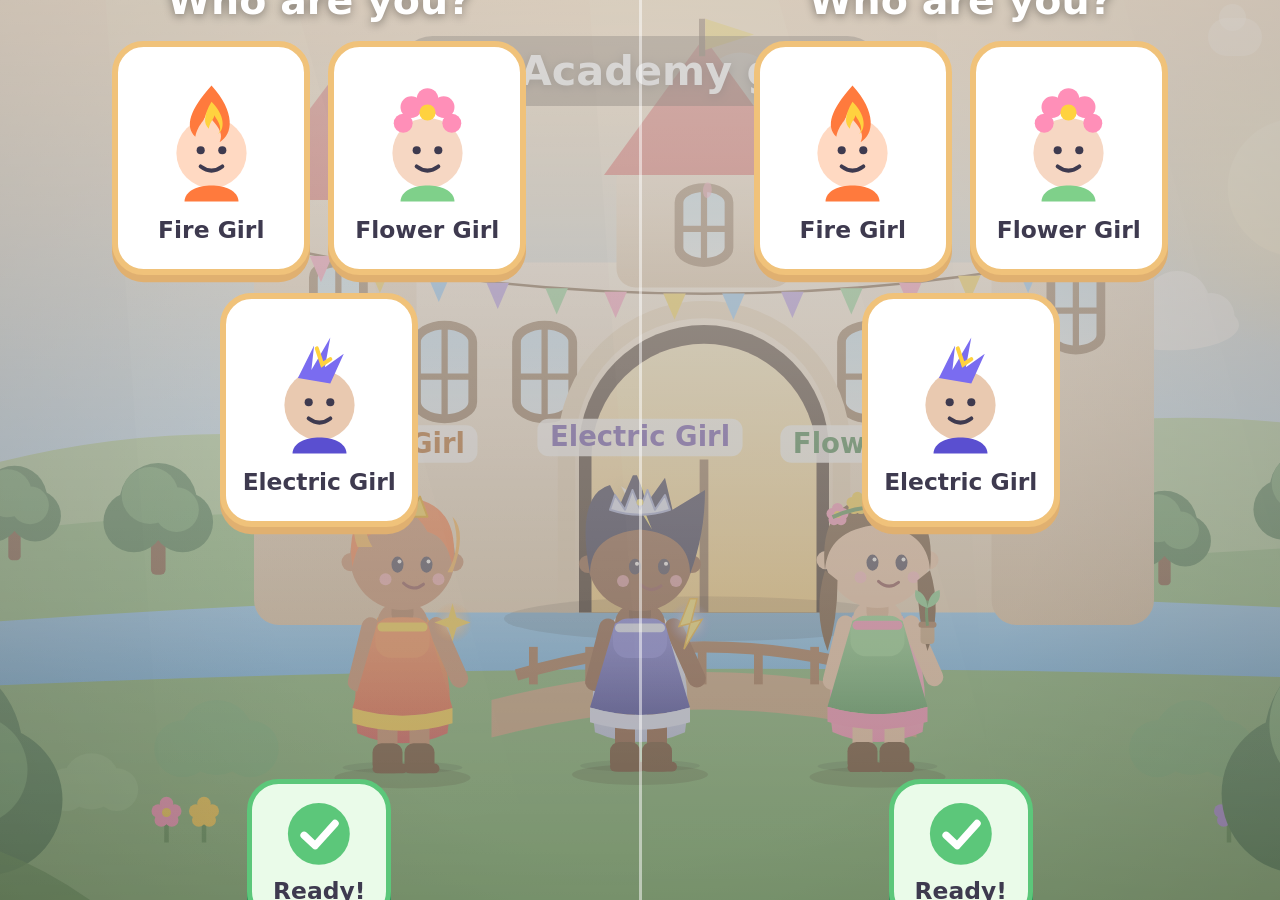
==== index.html @ 60a72c78 "Wave 1 scaffolding for epics 5 to 7: lane hooks, Lair stations, the orchard map data Co-Authored-By:" ====
<!doctype html>
<html lang="en">
<head>
<meta charset="utf-8">
<meta name="viewport" content="width=device-width, initial-scale=1, maximum-scale=1, user-scalable=no, viewport-fit=cover">
<meta name="mobile-web-app-capable" content="yes">
<meta name="apple-mobile-web-app-capable" content="yes">
<meta name="application-name" content="Ember Bloom">
<meta name="theme-color" content="#1a1410">
<meta name="format-detection" content="telephone=no">
<title>Ember Bloom</title>
<link rel="manifest" href="manifest.webmanifest">
<link rel="icon" type="image/svg+xml" href="icons/icon.svg">
<link rel="stylesheet" href="styles.css?v=1">
<link rel="stylesheet" href="styles-battle.css?v=1">
<link rel="stylesheet" href="styles-numbers.css?v=1">
<link rel="stylesheet" href="styles-shop.css?v=1">
<link rel="stylesheet" href="styles-bag.css?v=1">
<link rel="stylesheet" href="styles-myths.css?v=1">
<link rel="stylesheet" href="styles-art.css?v=1">
<link rel="stylesheet" href="styles-lair.css?v=1">
<link rel="stylesheet" href="styles-cases.css?v=1">
</head>
<body data-scene="boot">
<!--
  The world is painted on the canvas. Buttons, speech bubbles and panels are HTML in #ui above it.
  Content (names, places, items, quests, lessons) lives in the data/ folder, never here.
-->
<canvas id="world"></canvas>
<div id="ui">
  <div id="place"></div>
  <div id="cloud" data-status="offline"></div>
  <div id="seats"></div>
  <div id="hud"></div>
  <div id="range"></div>
  <div id="corner" aria-label="grown-up corner: hold for three seconds"></div>
</div>
<div id="pick"></div>
<div id="dialogue"></div>
<div id="challenge"></div>
<div id="menu"></div>
<div id="battle"></div>
<div id="shop"></div>
<div id="storybook"></div>
<div id="artclass"></div>
<div id="lair"></div>
<div id="cases"></div>
<div id="parent"></div>
<div id="title">
  <div class="card">
    <h1 id="game-title"></h1>
    <p id="game-tagline"></p>
    <p class="tap">Tap to begin</p>
  </div>
</div>

<!-- content -->
<script src="art/overrides.js"></script>
<script src="data/world.js"></script>
<script src="data/challenges.js"></script>
<script src="data/puzzles.js"></script>
<script src="data/items.js"></script>
<script src="data/areas.js"></script>
<script src="data/quests.js"></script>
<script src="data/adventures.js"></script>
<script src="data/scenes.js"></script>
<script src="data/maps.js"></script>
<script src="data/school.js"></script>
<script src="data/friends.js"></script>
<script src="data/myths.js"></script>
<script src="data/cases.js"></script>
<script src="data/lair.js"></script>
<script src="data/shops.js"></script>
<script src="data/crafting.js"></script>
<script src="data/starter-words.js"></script>
<!-- the game -->
<script src="js/core.js"></script>
<script src="js/state.js"></script>
<script src="js/save.js"></script>
<script src="js/dispatch.js"></script>
<script src="js/net.js"></script>
<script src="js/presence.js"></script>
<script src="js/companion.js"></script>
<script src="js/speech.js"></script>
<script src="js/scene.js"></script>
<script src="js/hero.js"></script>
<script src="js/input.js"></script>
<script src="js/ui.js"></script>
<script src="js/dialogue.js"></script>
<script src="js/challenge.js"></script>
<script src="js/hud.js"></script>
<script src="js/menu.js"></script>
<script src="js/map.js"></script>
<script src="js/battle.js"></script>
<script src="js/numbers.js"></script>
<script src="js/shop.js"></script>
<script src="js/bag.js"></script>
<script src="js/myths.js"></script>
<script src="js/artclass.js"></script>
<script src="js/lair.js"></script>
<script src="js/cases.js"></script>
<script src="js/day.js"></script>
<script src="js/start.js"></script>
<script src="js/parent.js"></script>
<script src="js/boot.js"></script>
</body>
</html>
---- styles.css ----
/* =====================================================================
   EMBER BLOOM: how everything looks
   ---------------------------------------------------------------------
   The world is painted on a canvas (js/scene.js). This file styles what sits on top of it:
   the title, the place name, speech bubbles, toasts, big buttons, the little cloud.
   Rules every screen follows:
     - big tap targets (nothing smaller than --btn)
     - icons paired with words; every word tappable to hear it
     - no scrolling, no zooming, no text selection, no long-press menus
   The three seat colors (--L, --R, --A) are filled in by the game from data/world.js.
   ===================================================================== */
:root {
  --L: #ffa14f; --L-light: #fff0e0; --L-dark: #b05a10;    /* left seat */
  --R: #7fd08a; --R-light: #e8f8ea; --R-dark: #2f7a3d;    /* right seat */
  --A: #a98be6; --A-light: #efe8ff; --A-dark: #5a3ea8;    /* the away seat (the cousin) */
  --btn: 16vmin;
  --ink: #3e3a4f;
  --paper: #fff6ee;
  --font: ui-rounded, "SF Pro Rounded", "Century Gothic", "Segoe UI", system-ui, sans-serif;
}
* { box-sizing: border-box; -webkit-user-select: none; user-select: none; -webkit-touch-callout: none; -webkit-tap-highlight-color: transparent; }
html, body { margin: 0; height: 100%; overflow: hidden; overscroll-behavior: none; touch-action: none; background: #1a1410; color: var(--ink); font-family: var(--font); }
body { position: fixed; inset: 0; }
svg { display: block; }

#world { position: fixed; inset: 0; display: block; }

/* ---------- the HTML layer ---------- */
#ui { position: fixed; inset: 0; pointer-events: none; }
#ui > * { pointer-events: auto; }

#place {
  position: absolute; left: 50%; top: 4vmin; transform: translate(-50%, -2vmin); pointer-events: none;
  font-size: 4.6vmin; font-weight: 900; color: #fff; text-shadow: 0 2px 10px rgba(0,0,0,.45);
  background: rgba(40,25,10,.45); padding: 1.2vmin 3.4vmin; border-radius: 4vmin; opacity: 0; transition: opacity .4s, transform .4s;
}
#place.show { opacity: 1; transform: translate(-50%, 0); }
body[data-scene="title"] #place { opacity: 0; }

/* the little cloud: offline / connecting / live. Never an error. */
#cloud { position: absolute; right: 2vmin; top: 2vmin; width: 6vmin; height: 4.2vmin; border-radius: 3vmin; background: rgba(255,255,255,.35); opacity: .6; }
#cloud::after { content: ''; position: absolute; left: 1.2vmin; top: -1.6vmin; width: 3vmin; height: 3vmin; border-radius: 50%; background: inherit; }
#cloud[data-status="live"] { background: #9ad0ff; opacity: 1; }
#cloud[data-status="connecting"] { animation: pulse 1.2s ease-in-out infinite; }
@keyframes pulse { 50% { opacity: .25; } }

/* ---------- title ---------- */
#title {
  position: fixed; inset: 0; display: flex; align-items: flex-start; justify-content: center; padding-top: 8vmin;
  background: radial-gradient(ellipse at 50% 30%, rgba(255,240,210,.18), rgba(20,10,0,.35) 70%);
  opacity: 0; pointer-events: none; transition: opacity .5s;
}
#title.show { opacity: 1; pointer-events: auto; }
#title .card {
  text-align: center; background: rgba(255,250,240,.92); padding: 3.5vmin 6vmin 3vmin; border-radius: 5vmin;
  box-shadow: 0 2vmin 6vmin rgba(0,0,0,.25); max-width: 80vw; border: .6vmin solid #f0c27a;
}
#title h1 { margin: 0 0 1vmin; font-size: 9vmin; line-height: 1; letter-spacing: .02em; color: #b05a10;
  background: linear-gradient(90deg, #ff7a3d, #e0609c 50%, #5a3ea8); -webkit-background-clip: text; background-clip: text; color: transparent; }
#title p { margin: 0; font-size: 3.2vmin; }
#title .tap { margin-top: 2vmin; font-weight: 900; color: #2f7a3d; animation: pulse 1.6s ease-in-out infinite; }

/* ---------- speech bubbles: every word can be tapped to hear it ---------- */
.bubble {
  position: absolute; left: 50%; bottom: 6vmin; transform: translateX(-50%); max-width: 72vw;
  background: #fff; color: var(--ink); border-radius: 4vmin; padding: 2.6vmin 7vmin 2.6vmin 3.6vmin;
  font-size: 4.2vmin; line-height: 1.35; box-shadow: 0 1vmin 4vmin rgba(0,0,0,.25); border: .6vmin solid #f0c27a;
  animation: pop .25s ease-out;
}
.bubble.seat-left  { left: 4vmin; transform: none; max-width: 46vw; border-color: var(--L); }
.bubble.seat-right { left: auto; right: 4vmin; transform: none; max-width: 46vw; border-color: var(--R); }
.bubble.seat-away  { border-color: var(--A); }
.bubble .who { font-size: 2.8vmin; font-weight: 900; opacity: .6; margin-bottom: .6vmin; }
.bubble .w { display: inline-block; padding: 0 .3vmin; border-radius: 1vmin; }
.bubble .w:active, .bubble .w.said { background: #fff0c2; }
.bubble .close { position: absolute; right: 1.6vmin; top: 1.6vmin; width: 4.4vmin; height: 4.4vmin; border-radius: 50%; background: #f3e9db; }
.bubble .close::before, .bubble .close::after { content: ''; position: absolute; left: 50%; top: 50%; width: 55%; height: .6vmin; background: #9b8a74; transform: translate(-50%, -50%) rotate(45deg); }
.bubble .close::after { transform: translate(-50%, -50%) rotate(-45deg); }
@keyframes pop { from { opacity: 0; } }

/* ---------- toasts ---------- */
.toast {
  position: absolute; left: 50%; top: 12vmin; transform: translate(-50%, -2vmin); display: flex; align-items: center; gap: 1.5vmin;
  background: #fff; border-radius: 3vmin; padding: 1.4vmin 3vmin; font-size: 3.6vmin; font-weight: 900; box-shadow: 0 1vmin 3vmin rgba(0,0,0,.2);
  opacity: 0; transition: opacity .3s, transform .3s; pointer-events: none;
}
.toast.show { opacity: 1; transform: translate(-50%, 0); }
.toast .icon { width: 5vmin; height: 5vmin; }
.toast .icon svg { width: 100%; height: 100%; }

/* ---------- big buttons: icon + word ---------- */
.bigbtn {
  display: inline-flex; flex-direction: column; align-items: center; justify-content: center; gap: .6vmin;
  width: var(--btn); height: var(--btn); border-radius: 3.5vmin; background: #fff; border: .6vmin solid #f0c27a;
  box-shadow: 0 .8vmin 0 #e0b070; font-weight: 900; font-size: 2.6vmin;
}
.bigbtn:active { transform: translateY(.5vmin); box-shadow: 0 .3vmin 0 #e0b070; }
.bigbtn .icon { width: 55%; height: 55%; }
.bigbtn .icon svg { width: 100%; height: 100%; }

@media (orientation: portrait) {
  .bubble { max-width: 90vw; font-size: 5vmin; }
}

/* ---------- join / leave ---------- */
#seats { position: absolute; inset: 0; pointer-events: none; }
.seatbtn { position: absolute; bottom: 4vmin; pointer-events: auto; }
.seatbtn.seat-left  { left: 4vmin; }
.seatbtn.seat-right { right: 4vmin; }
.seatbtn.seat-away  { left: 50%; transform: translateX(-50%); }
.seatbtn.empty .bigbtn.join { width: calc(var(--btn) * 1.4); height: calc(var(--btn) * 1.4); font-size: 3.4vmin; animation: breathe 2s ease-in-out infinite; }
.seatbtn.seat-left .bigbtn  { border-color: var(--L); box-shadow: 0 .8vmin 0 var(--L-dark); }
.seatbtn.seat-right .bigbtn { border-color: var(--R); box-shadow: 0 .8vmin 0 var(--R-dark); }
.seatbtn.seat-away .bigbtn  { border-color: var(--A); box-shadow: 0 .8vmin 0 var(--A-dark); }
@keyframes breathe { 50% { transform: scale(1.05); } }
.byebtn { background: rgba(255,255,255,.7); color: var(--ink); font-weight: 800; font-size: 2.4vmin; padding: 1.4vmin 2.4vmin; border-radius: 3vmin; opacity: .75; }
.byebtn:active { opacity: 1; }

/* the grown-up corner: an invisible hold target, top-left */
#corner { position: absolute; left: 0; top: 0; width: 14vmin; height: 14vmin; pointer-events: auto; }

/* ---------- picking a princess ---------- */
#pick { position: fixed; inset: 0; display: none; background: rgba(20,10,0,.35); }
#pick.show { display: flex; }
.pick-half { flex: 1; display: flex; flex-direction: column; align-items: center; justify-content: center; gap: 2vmin; padding: 3vmin; position: relative; }
.pick-half.seat-left  { background: linear-gradient(180deg, rgba(255,255,255,.55), rgba(255,255,255,.2)); border-right: .4vmin solid rgba(255,255,255,.5); }
.pick-half.seat-right { background: linear-gradient(180deg, rgba(255,255,255,.55), rgba(255,255,255,.2)); }
.pick-title { font-size: 4.4vmin; font-weight: 900; color: #fff; text-shadow: 0 2px 10px rgba(0,0,0,.4); }
.pick-row { display: flex; gap: 2vmin; flex-wrap: wrap; justify-content: center; }
.pick-row.hidden { visibility: hidden; }
.pick-card { width: 22vmin; height: 26vmin; background: #fff; border-radius: 3.5vmin; border: .7vmin solid #f0c27a; display: flex; flex-direction: column; align-items: center; justify-content: center; gap: 1vmin; box-shadow: 0 .8vmin 0 #e0b070; }
.pick-card .art { width: 15vmin; height: 15vmin; } .pick-card .art svg { width: 100%; height: 100%; }
.pick-card .word { font-weight: 900; font-size: 2.6vmin; }
.pick-card.on { border-color: #5cc77a; box-shadow: 0 0 0 .8vmin rgba(92,199,122,.4), 0 .8vmin 0 #33935a; transform: translateY(-.6vmin); }
.pick-card.taken, .swatch.taken { opacity: .35; filter: grayscale(.6); }
.pick-card.shake { animation: shake .4s; }
@keyframes shake { 25% { transform: translateX(-1vmin); } 75% { transform: translateX(1vmin); } }
.swatch { width: 11vmin; height: 11vmin; border-radius: 50%; background: var(--c); border: .7vmin solid #fff; box-shadow: 0 .5vmin 1.5vmin rgba(0,0,0,.25); display: flex; align-items: flex-end; justify-content: center; }
.swatch span { font-size: 2vmin; font-weight: 900; color: #fff; text-shadow: 0 1px 4px rgba(0,0,0,.5); margin-bottom: .6vmin; }
.swatch.on { border-color: #3e3a4f; transform: scale(1.12); }
.pick-go .bigbtn.go { border-color: #5cc77a; box-shadow: 0 .8vmin 0 #33935a; background: #eafbe9; }
.pick-half.done { justify-content: center; }
.pick-done { width: 18vmin; height: 18vmin; } .pick-done svg { width: 100%; height: 100%; }
.bubble .bigbtn.next { margin: 1.5vmin auto 0; display: flex; width: calc(var(--btn) * .8); height: calc(var(--btn) * .8); }

/* ---------- the grown-up corner (parent screen) ---------- */
#parent { position: fixed; inset: 0; display: none; background: rgba(40,25,10,.6); overflow: hidden; }
#parent.show { display: flex; align-items: flex-start; justify-content: center; padding: 3vmin; }
#parent * { -webkit-user-select: text; user-select: text; }
#parent .panel { background: var(--paper); border-radius: 3vmin; padding: 3vmin 4vmin; width: min(1100px, 100%); max-height: 100%; overflow: auto; overscroll-behavior: contain; touch-action: pan-y; font-size: 18px; line-height: 1.4; }
#parent h2 { margin: 0 0 .5em; font-size: 26px; display: flex; align-items: center; justify-content: space-between; }
#parent h3 { margin: 1em 0 .4em; font-size: 20px; } #parent h3 small { font-weight: 600; opacity: .6; font-size: 15px; }
#parent .note { margin: 0 0 1em; color: #6f6880; }
#parent .seats { display: flex; gap: 2vmin; flex-wrap: wrap; }
#parent section.seat { flex: 1; min-width: 280px; padding: 1em; border-radius: 2vmin; background: #fff; border: 3px solid #eee; }
#parent section.seat.seat-left { border-color: var(--L); } #parent section.seat.seat-right { border-color: var(--R); } #parent section.seat.seat-away { border-color: var(--A); }
#parent label { display: block; margin: .6em 0; font-weight: 700; } #parent label small { display: block; font-weight: 500; color: #6f6880; }
#parent label.check { font-weight: 600; } #parent input[type=checkbox] { width: 22px; height: 22px; vertical-align: middle; }
#parent input, #parent textarea, #parent select { font: inherit; width: 100%; padding: .5em .7em; border-radius: 12px; border: 2px solid #ddd; background: #fff; margin-top: .3em; }
#parent textarea { min-height: 120px; }
#parent .row { display: flex; gap: .8em; align-items: center; flex-wrap: wrap; margin: .6em 0; }
#parent code { font-size: 20px; letter-spacing: .08em; background: #fff; padding: .4em .8em; border-radius: 10px; border: 2px solid #ddd; }
#parent .pbtn { display: inline-block; font-weight: 800; padding: .6em 1.2em; border-radius: 14px; background: #fff; border: 3px solid #e0b070; box-shadow: 0 4px 0 #e0b070; cursor: pointer; -webkit-user-select: none; user-select: none; }
#parent .pbtn.go, #parent .pbtn.close { background: #5cc77a; color: #fff; border-color: #33935a; box-shadow: 0 4px 0 #33935a; }
#parent .pbtn.small { padding: .4em .9em; font-size: 15px; }
#parent .row.danger { margin-top: 1.5em; } #parent .row.danger .pbtn { border-color: #e08a8a; box-shadow: 0 4px 0 #c45f5f; }
#parent .progress { margin-top: .5em; color: #6f6880; }
#parent.pin .panel { width: 360px; text-align: center; margin-top: 10vh; }
#parent input.shake { animation: shake .4s; border-color: #c23b3b; }

/* =====================================================================
   THE RPG INTERFACE: parchment and gold. Placeholder look until art/ui/frame.png arrives.
   ===================================================================== */
:root {
  --parch: #f7ead2; --parch-dark: #e6d2ac; --gold: #d9a73a; --gold-dark: #9c6f14; --ink2: #4a3a2a;
  --frame-shadow: 0 1.2vmin 4vmin rgba(40,20,0,.35), inset 0 0 0 .4vmin #fff6e0, inset 0 0 0 .9vmin var(--gold);
}
.ornate { background: radial-gradient(ellipse at 30% 20%, #fff6e3, var(--parch) 60%, var(--parch-dark)); border: .5vmin solid var(--gold-dark); border-radius: 2.4vmin; box-shadow: var(--frame-shadow); color: var(--ink2); }

/* ---------- HUD ---------- */
#hud { position: absolute; inset: 0; pointer-events: none; }
.hudcard { position: absolute; top: 2vmin; display: flex; gap: 1.4vmin; align-items: center; pointer-events: auto; padding: 1vmin 1.6vmin 1vmin 1vmin; }
.hudcard.seat-left  { left: 2vmin; }
.hudcard.seat-right { right: 2vmin; flex-direction: row-reverse; text-align: right; }
.hudcard.seat-away  { left: 50%; transform: translateX(-50%); }
.hudcard { background: radial-gradient(ellipse at 30% 20%, #fff6e3, var(--parch) 60%, var(--parch-dark)); border: .4vmin solid var(--gold-dark); border-radius: 6vmin; box-shadow: var(--frame-shadow); color: var(--ink2); }
.hudcard.away { opacity: .55; }
.hudcard .portrait { position: relative; width: 12vmin; height: 12vmin; flex: none; }
.hudcard .ring { position: absolute; inset: 0; transform: rotate(-90deg); }
.hudcard .ring .track { fill: none; stroke: rgba(0,0,0,.12); stroke-width: 8; }
.hudcard .ring .fill { fill: none; stroke: var(--gold); stroke-width: 8; stroke-linecap: round; transition: stroke-dasharray .6s; }
.hudcard .face { position: absolute; inset: 1.4vmin; border-radius: 50%; overflow: hidden; background: #fff; border: .4vmin solid #fff; }
.hudcard .face svg, .hudcard .face img { width: 100%; height: 100%; object-fit: cover; }
.hudcard .level { position: absolute; right: -.6vmin; bottom: -.6vmin; width: 4.6vmin; height: 4.6vmin; border-radius: 50%; background: var(--gold); border: .4vmin solid #fff; color: #fff; font-weight: 900; font-size: 2.6vmin; display: flex; align-items: center; justify-content: center; box-shadow: 0 .3vmin 1vmin rgba(0,0,0,.3); }
.hudcard.seat-left .level { right: auto; left: -.6vmin; }
.hudcard .name { font-weight: 900; font-size: 3vmin; line-height: 1.1; }
.hudcard.seat-left .name { color: var(--L-dark); } .hudcard.seat-right .name { color: var(--R-dark); } .hudcard.seat-away .name { color: var(--A-dark); }
.hudcard .counters { display: flex; gap: 1.4vmin; margin: .4vmin 0; font-weight: 900; font-size: 2.4vmin; }
.hudcard.seat-right .counters { justify-content: flex-end; }
.hudcard .c { display: inline-flex; align-items: center; gap: .4vmin; } .hudcard .c svg { width: 3vmin; height: 3vmin; }
.hudcard .ember { display: flex; align-items: center; gap: .6vmin; font-weight: 900; font-size: 2.2vmin; }
.hudcard.seat-right .ember { flex-direction: row-reverse; }
.hudcard .ember svg { width: 3vmin; height: 3vmin; }
.hudcard .ember .bar, .ember-row .bar { width: 14vmin; height: 1.6vmin; border-radius: 1vmin; background: rgba(0,0,0,.15); overflow: hidden; }
.hudcard .ember .in, .ember-row .in { height: 100%; background: linear-gradient(90deg, #ff7a3d, #ffd23f); border-radius: 1vmin; transition: width .5s; }
.hudcard .objective { font-size: 2vmin; opacity: .75; max-width: 34vmin; }
body[data-scene="title"] #hud, body[data-scene="pick"] #hud, body[data-scene="intro"] #hud, body[data-scene="parent"] #hud { display: none; }

/* ---------- dialogue ---------- */
#dialogue { position: fixed; inset: 0; display: none; pointer-events: none; }
#dialogue.show { display: block; }
.dlg { position: absolute; left: 50%; bottom: 3vmin; transform: translateX(-50%); width: min(92vw, 1400px); display: flex; gap: 2vmin; align-items: flex-end; pointer-events: auto; animation: rise .25s ease-out; }
@keyframes rise { from { transform: translate(-50%, 4vmin); opacity: 0; } }
.dlg .portrait { width: 22vmin; height: 22vmin; flex: none; border-radius: 3vmin; overflow: hidden; background: radial-gradient(#fff6e3, var(--parch-dark)); border: .5vmin solid var(--gold-dark); box-shadow: var(--frame-shadow); }
.dlg .portrait svg, .dlg .portrait img { width: 100%; height: 100%; object-fit: cover; object-position: top; }
.dlg .body { flex: 1; position: relative; padding: 4vmin 4vmin 3vmin; min-height: 20vmin; background: radial-gradient(ellipse at 30% 20%, #fff6e3, var(--parch) 60%, var(--parch-dark)); border: .5vmin solid var(--gold-dark); border-radius: 2.4vmin; box-shadow: var(--frame-shadow); color: var(--ink2); }
.dlg .plate { position: absolute; left: 3vmin; top: -2.6vmin; background: linear-gradient(#ffe39a, var(--gold)); border: .4vmin solid var(--gold-dark); border-radius: 2vmin; padding: .4vmin 2.4vmin; font-weight: 900; font-size: 2.8vmin; color: #fff; text-shadow: 0 1px 2px rgba(0,0,0,.4); box-shadow: 0 .4vmin 1vmin rgba(0,0,0,.25); }
.dlg .text { font-size: 4vmin; line-height: 1.4; min-height: 5.6vmin; }
.dlg .text .w { display: inline-block; padding: 0 .3vmin; border-radius: 1vmin; } .dlg .text .w.said { background: #ffe9a8; }
.dlg .next { position: absolute; right: 2vmin; bottom: 1.4vmin; width: 5vmin; height: 5vmin; animation: breathe 1.4s ease-in-out infinite; }
.dlg .choices { display: none; flex-direction: column; gap: 1.2vmin; margin-top: 2vmin; }
.dlg .choices.show { display: flex; }
.dlg .choice { display: flex; align-items: center; gap: 1.4vmin; padding: 1.4vmin 2vmin; border-radius: 2vmin; background: #fff8ea; border: .4vmin solid var(--gold); font-weight: 900; font-size: 3.2vmin; min-height: calc(var(--btn) * .6); }
.dlg .choice .n { width: 4.4vmin; height: 4.4vmin; border-radius: 50%; background: var(--gold); color: #fff; display: inline-flex; align-items: center; justify-content: center; font-size: 2.6vmin; }
.dlg .choice .icon { width: 4.4vmin; height: 4.4vmin; } .dlg .choice .icon svg { width: 100%; height: 100%; }
.dlg .choice:active, .dlg .choice.picked { background: #ffe9a8; transform: translateX(.6vmin); }
.dlg.seat-left .body { border-color: var(--L-dark); } .dlg.seat-right .body { border-color: var(--R-dark); }

/* ---------- challenges ---------- */
#challenge { position: fixed; inset: 0; display: none; align-items: center; justify-content: center; background: rgba(30,18,6,.45); }
#challenge.show { display: flex; }
.ch-card { width: min(90vw, 1200px); padding: 3vmin 4vmin 4vmin; background: radial-gradient(ellipse at 30% 20%, #fff6e3, var(--parch) 60%, var(--parch-dark)); border: .5vmin solid var(--gold-dark); border-radius: 3vmin; box-shadow: var(--frame-shadow); color: var(--ink2); text-align: center; animation: pop .25s ease-out; }
#challenge.seat-left .ch-card { border-color: var(--L-dark); } #challenge.seat-right .ch-card { border-color: var(--R-dark); }
.ch-top { display: flex; align-items: center; gap: 2vmin; margin-bottom: 2.5vmin; }
.ch-helper { width: 12vmin; height: 12vmin; flex: none; } .ch-helper svg { width: 100%; height: 100%; }
.ch-say { flex: 1; font-size: 3.6vmin; font-weight: 900; text-align: left; }
.ch-hear { width: var(--btn); height: var(--btn); flex: none; border-radius: 50%; background: #fff; border: .5vmin solid var(--gold); box-shadow: 0 .6vmin 0 var(--gold-dark); padding: 2.4vmin; }
.ch-hear:active { transform: translateY(.4vmin); box-shadow: 0 .2vmin 0 var(--gold-dark); }
.ch-options { display: flex; gap: 2.4vmin; justify-content: center; flex-wrap: wrap; }
.ch-opt { min-width: 24vmin; height: var(--btn); padding: 0 3vmin; display: flex; align-items: center; justify-content: center; background: #fff; border: .6vmin solid var(--gold); border-radius: 3vmin; font-size: 6vmin; font-weight: 900; letter-spacing: .04em; box-shadow: 0 .8vmin 0 var(--gold-dark); }
.ch-opt:active { transform: translateY(.5vmin); box-shadow: 0 .3vmin 0 var(--gold-dark); }
.ch-opt.out { opacity: .3; transform: scale(.92); } .ch-opt.fade { opacity: .45; }
.ch-opt.first-letter span::first-letter { color: #ff7a3d; text-decoration: underline; }
.ch-opt.glow, .ch-tile.glow { box-shadow: 0 0 0 .8vmin rgba(255,210,63,.6), 0 0 4vmin #ffd23f; animation: breathe 1s infinite; }
.ch-opt.right, .ch-slot.right { background: #eafbe9; border-color: #5cc77a; }
.ch-slots { display: flex; gap: 1.4vmin; justify-content: center; margin-bottom: 3vmin; }
.ch-slot { width: 11vmin; height: 12vmin; border-radius: 2vmin; background: rgba(255,255,255,.6); border: .5vmin dashed var(--gold); font-size: 6vmin; font-weight: 900; display: flex; align-items: center; justify-content: center; position: relative; }
.ch-slot .ghost { position: absolute; opacity: 0; color: #c9b58a; } .ch-slot.peek .ghost { opacity: .5; }
.ch-slot.filled { border-style: solid; background: #fff; }
.ch-tiles { display: flex; gap: 1.6vmin; justify-content: center; flex-wrap: wrap; }
.ch-tile { width: 12vmin; height: 12vmin; border-radius: 2.4vmin; background: #fff; border: .6vmin solid var(--gold); box-shadow: 0 .8vmin 0 var(--gold-dark); font-size: 6.4vmin; font-weight: 900; display: flex; align-items: center; justify-content: center; }
.ch-tile.used { opacity: .2; pointer-events: none; } .ch-tile.hop { animation: hop .5s; }
@keyframes hop { 30% { transform: translateY(-3vmin) rotate(-8deg); } 60% { transform: translateY(0) rotate(6deg); } }
.ch-hint { margin-top: 2vmin; min-height: 4vmin; font-size: 3vmin; font-weight: 900; color: #b05a10; }

/* ---------- the ornate menu ---------- */
#menu { position: fixed; inset: 0; display: none; align-items: center; justify-content: center; background: rgba(30,18,6,.5); }
#menu.show { display: flex; }
#menu .frame { width: min(94vw, 1500px); height: min(90vh, 900px); display: flex; flex-direction: column; background: radial-gradient(ellipse at 30% 20%, #fff6e3, var(--parch) 60%, var(--parch-dark)); border: .6vmin solid var(--gold-dark); border-radius: 3vmin; box-shadow: var(--frame-shadow); color: var(--ink2); overflow: hidden; animation: pop .25s ease-out; }
#menu .tabs { display: flex; gap: 1vmin; padding: 1.6vmin 1.6vmin 0; border-bottom: .4vmin solid var(--gold); background: rgba(0,0,0,.04); }
#menu .tab { flex: 1; display: flex; flex-direction: column; align-items: center; gap: .3vmin; padding: 1vmin 0 1.2vmin; border-radius: 2vmin 2vmin 0 0; font-weight: 900; font-size: 2.2vmin; min-height: calc(var(--btn) * .7); background: rgba(255,255,255,.35); border: .3vmin solid transparent; border-bottom: 0; }
#menu .tab .icon { width: 5.5vmin; height: 5.5vmin; } #menu .tab .icon svg { width: 100%; height: 100%; }
#menu .tab.on { background: #fff8ea; border-color: var(--gold); transform: translateY(.4vmin); }
#menu .tab.close { flex: 0 0 12vmin; }
#menu .page { flex: 1; overflow: auto; padding: 2vmin 3vmin 3vmin; overscroll-behavior: contain; touch-action: pan-y; }
#menu .page-title { font-size: 3.2vmin; font-weight: 900; margin-bottom: 1.6vmin; color: var(--gold-dark); }
.ember-row { display: flex; align-items: center; gap: 1.4vmin; font-weight: 900; font-size: 2.8vmin; margin-bottom: 2vmin; } .ember-row svg { width: 5vmin; height: 5vmin; } .ember-row .bar { width: 30vmin; height: 2.2vmin; } .ember-row small { font-weight: 600; opacity: .7; font-size: 2.2vmin; }
.spells { display: grid; grid-template-columns: repeat(auto-fill, minmax(26vmin, 1fr)); gap: 2vmin; }
.spell { background: #fff8ea; border: .5vmin solid var(--gold); border-radius: 2.4vmin; padding: 1.6vmin; text-align: center; box-shadow: 0 .6vmin 0 var(--gold-dark); min-height: var(--btn); }
.spell:active { transform: translateY(.4vmin); box-shadow: 0 .2vmin 0 var(--gold-dark); }
.spell .art { width: 10vmin; height: 10vmin; margin: 0 auto; } .spell .art svg { width: 100%; height: 100%; }
.spell .word { font-weight: 900; font-size: 3.4vmin; } .spell .cost { display: inline-flex; align-items: center; gap: .4vmin; font-weight: 900; font-size: 2.4vmin; } .spell .cost svg { width: 3vmin; height: 3vmin; }
.spell .does { font-size: 2.1vmin; opacity: .75; margin-top: .6vmin; }
.spell.locked { opacity: .45; filter: grayscale(.7); } .spell.poor .cost { color: #c23b3b; }
.together { margin-top: 2.4vmin; padding-top: 1.6vmin; border-top: .3vmin dashed var(--gold); } .t-title { font-weight: 900; font-size: 2.6vmin; margin-bottom: .8vmin; } .t-spell { font-size: 2.4vmin; padding: .4vmin 0; } .t-spell.locked { opacity: .5; }
#menu .grid { display: grid; grid-template-columns: repeat(auto-fill, minmax(16vmin, 1fr)); gap: 1.6vmin; }
#menu .cell { position: relative; background: #fff8ea; border: .4vmin solid var(--gold); border-radius: 2vmin; padding: 1vmin; text-align: center; min-height: var(--btn); }
#menu .cell .art { width: 8vmin; height: 8vmin; margin: 0 auto; } #menu .cell .art svg { width: 100%; height: 100%; }
#menu .cell .word { font-weight: 900; font-size: 2vmin; } #menu .cell .n { position: absolute; right: .8vmin; top: .6vmin; font-weight: 900; font-size: 2.2vmin; color: var(--gold-dark); }
#menu .cell.rarity-rare { border-color: #4a9be0; box-shadow: 0 0 2vmin #7fc4ff; } #menu .cell.rarity-legendary { border-color: #f0b429; box-shadow: 0 0 3vmin #ffd23f; }
#menu .cell.worn::after { content: '✓'; position: absolute; left: .8vmin; top: .4vmin; color: #2f8a4f; font-weight: 900; font-size: 2.6vmin; }
#menu .cell.silhouette .art { filter: brightness(0) opacity(.25); }
#menu .empty { font-size: 3vmin; opacity: .7; padding: 4vmin; text-align: center; }
.journal .j-section { margin-bottom: 2vmin; } .j-title { font-weight: 900; font-size: 2.8vmin; color: var(--gold-dark); } .j-line { font-size: 2.6vmin; padding: .4vmin 0 .4vmin 2vmin; border-left: .4vmin solid var(--gold); margin: .4vmin 0; } .j-line.done { opacity: .6; text-decoration: line-through; } .j-line small { opacity: .7; }
.map { display: grid; grid-template-columns: repeat(auto-fill, minmax(18vmin, 1fr)); gap: 1.6vmin; } .place { text-align: center; padding: 1.4vmin; border-radius: 2vmin; background: #fff8ea; border: .4vmin solid var(--gold); min-height: calc(var(--btn) * .8); } .place.fog { background: #ddd4c2; opacity: .6; } .place.here { box-shadow: 0 0 0 .6vmin #5cc77a; } .place .dot { width: 3vmin; height: 3vmin; border-radius: 50%; background: var(--gold); margin: 0 auto .8vmin; } .place.fog .dot { background: #999; } .place .word { font-weight: 900; font-size: 2.2vmin; }
#menu .note { display: block; margin-top: 1.6vmin; opacity: .7; font-size: 2.2vmin; }
.friends { display: grid; grid-template-columns: repeat(auto-fill, minmax(18vmin, 1fr)); gap: 1.6vmin; } .friend { text-align: center; background: #fff8ea; border: .4vmin solid var(--gold); border-radius: 2vmin; padding: 1vmin; } .friend .art { width: 10vmin; height: 12vmin; margin: 0 auto; } .friend .art img, .friend .art svg { width: 100%; height: 100%; object-fit: contain; } .friend.unmet .art { filter: brightness(0) opacity(.2); } .friend .word { font-weight: 900; font-size: 2.2vmin; } .friend .lv { color: #ff6f9c; font-size: 2.4vmin; letter-spacing: .1em; }

/* ---------- class: challenges side by side, and the target range ---------- */
#challenge.split { align-items: flex-start; padding-top: 16vmin; gap: 2vmin; }
#challenge.split .ch-card { width: 47vw; padding: 2vmin 2.4vmin 3vmin; }
#challenge.split .ch-opt { min-width: 16vmin; font-size: 4.6vmin; }
#challenge.split .ch-tile, #challenge.split .ch-slot { width: 9vmin; height: 10vmin; font-size: 5vmin; }
#challenge.split .ch-hear { width: 11vmin; height: 11vmin; padding: 1.6vmin; }
#challenge.split .ch-say { font-size: 2.8vmin; }
.ch-big { font-size: 9vmin; font-weight: 900; letter-spacing: .06em; margin: 1vmin 0 2vmin; }
.ch-opt.grown { font-size: 3vmin; background: #eafbe9; border-color: #5cc77a; }
#range { position: fixed; left: 0; right: 0; top: 2vmin; display: none; justify-content: space-between; padding: 0 3vmin; pointer-events: none; z-index: 5; }
#range.show { display: flex; }
.range-row { display: flex; gap: 1vmin; }
.range-row.seat-right { margin-left: auto; }
.target { width: 8vmin; height: 8vmin; opacity: .45; filter: grayscale(.8); transition: all .4s; }
.target svg { width: 100%; height: 100%; }
.target.lit { opacity: 1; filter: none; transform: scale(1.15); }
.target.lit.bright { filter: drop-shadow(0 0 1.6vmin #ffd23f); }
body[data-layer="challenge"] #hud { opacity: .35; }
---- styles-battle.css ----
/* =====================================================================
   EMBER BLOOM: the battle screen (js/battle.js). Parchment and gold over a painted backdrop.
   ===================================================================== */
#battle { position: fixed; inset: 0; display: none; overflow: hidden; color: var(--ink2); }
#battle.show { display: block; }
#battle .backdrop { position: absolute; inset: 0; background: #1a1410; }
#battle .backdrop .bd { position: absolute; inset: 0; width: 100%; height: 100%; object-fit: cover; }
#battle .backdrop .vig { position: absolute; inset: 0; background: radial-gradient(ellipse at 50% 40%, rgba(20,10,0,.05), rgba(20,10,0,.55) 80%); }

/* ---------- the party, left ---------- */
#battle .party { position: absolute; left: 2vmin; top: 2vmin; display: flex; flex-direction: column; gap: 1.4vmin; }
#battle .member { display: flex; align-items: center; gap: 1.2vmin; padding: 1vmin 2vmin 1vmin 1vmin; border-radius: 5vmin;
  background: radial-gradient(ellipse at 30% 20%, #fff6e3, var(--parch) 60%, var(--parch-dark)); border: .4vmin solid var(--gold-dark); box-shadow: var(--frame-shadow); transition: transform .3s, box-shadow .3s; }
#battle .member.turn { transform: translateX(1.4vmin) scale(1.04); box-shadow: 0 0 0 .8vmin rgba(255,210,63,.75), var(--frame-shadow); }
#battle .member.auto { opacity: .8; }
#battle .member .face { width: 9vmin; height: 9vmin; border-radius: 50%; overflow: hidden; background: #fff; border: .4vmin solid #fff; flex: none; }
#battle .member .face svg, #battle .member .face img { width: 100%; height: 100%; object-fit: cover; }
#battle .member .name { font-weight: 900; font-size: 2.6vmin; }
#battle .member .name .lv { display: inline-block; min-width: 3vmin; padding: 0 .6vmin; border-radius: 1.5vmin; background: var(--gold); color: #fff; font-size: 2vmin; text-align: center; margin-left: .4vmin; }
#battle .member .ember { display: flex; align-items: center; gap: .5vmin; font-weight: 900; font-size: 2.1vmin; margin-top: .3vmin; }
#battle .member .ember svg { width: 2.8vmin; height: 2.8vmin; }
#battle .member .ember .bar { width: 14vmin; height: 1.5vmin; border-radius: 1vmin; background: rgba(0,0,0,.15); overflow: hidden; }
#battle .member .ember .in { height: 100%; background: linear-gradient(90deg, #ff7a3d, #ffd23f); border-radius: 1vmin; transition: width .4s; }
#battle .member .status { display: inline-block; margin-top: .3vmin; font-weight: 900; font-size: 2vmin; padding: 0 .8vmin; border-radius: 1vmin; }
#battle .member .status.soot { background: #3e3a4f; color: #fff; }
#battle .member .status.tangle { background: #7fd08a; color: #fff; }

/* ---------- the trouble, right ---------- */
#battle .trouble { position: absolute; right: 6vmin; top: 10vmin; width: 40vmin; text-align: center; }
#battle .trouble .plate { display: inline-block; background: linear-gradient(#ffe39a, var(--gold)); border: .4vmin solid var(--gold-dark); border-radius: 2vmin; padding: .5vmin 2.6vmin; font-weight: 900; font-size: 3vmin; color: #fff; text-shadow: 0 1px 2px rgba(0,0,0,.4); box-shadow: 0 .4vmin 1vmin rgba(0,0,0,.25); }
#battle .trouble .sprite { width: 30vmin; height: 30vmin; margin: 1.5vmin auto; animation: idle-bob 2.4s ease-in-out infinite; }
#battle.boss .trouble .sprite { width: 42vmin; height: 42vmin; }
#battle .trouble .sprite img { width: 100%; height: 100%; object-fit: contain; filter: drop-shadow(0 1.5vmin 2vmin rgba(0,0,0,.35)); }
#battle .trouble .sprite.shake { animation: t-shake .5s; }
#battle .trouble .sprite.wobble { animation: t-wobble .7s; }
#battle .trouble.won .sprite { animation: t-leave 1.2s ease-in forwards; }
#battle .trouble.phase2 .plate { background: linear-gradient(#ffb3cf, #ff6f9c); }
#battle .trouble .giggle { display: flex; align-items: center; gap: 1vmin; justify-content: center; font-weight: 900; font-size: 2.4vmin; background: rgba(255,250,240,.85); border: .4vmin solid var(--gold-dark); border-radius: 3vmin; padding: .8vmin 1.6vmin; }
#battle .trouble .giggle .bar { flex: 1; height: 2.4vmin; border-radius: 1.5vmin; background: rgba(0,0,0,.15); overflow: hidden; }
#battle .trouble .giggle .in { height: 100%; width: 0; background: linear-gradient(90deg, #ffb3cf, #ff6f9c); border-radius: 1.5vmin; transition: width .5s; }
#battle .trouble .giggle .smile { font-size: 3.4vmin; color: #ff6f9c; }
@keyframes idle-bob { 50% { transform: translateY(-1.2vmin); } }
@keyframes t-shake { 20%, 60% { transform: translateX(-2vmin) rotate(-4deg); } 40%, 80% { transform: translateX(2vmin) rotate(4deg); } }
@keyframes t-wobble { 30% { transform: scale(1.1, .9); } 60% { transform: scale(.95, 1.05); } }
@keyframes t-leave { 30% { transform: scale(1.15) rotate(-6deg); } 100% { transform: translateX(60vmin) rotate(20deg); opacity: 0; } }

/* ---------- floating numbers and callouts ---------- */
#battle .floats { position: absolute; right: 18vmin; top: 22vmin; width: 20vmin; pointer-events: none; }
#battle .float { position: absolute; left: 0; font-weight: 900; font-size: 7vmin; color: #fff; text-shadow: 0 .3vmin 1vmin rgba(0,0,0,.5); animation: float-up 1.2s ease-out forwards; }
#battle .float.big { font-size: 10vmin; color: #ffd23f; }
@keyframes float-up { to { transform: translateY(-14vmin); opacity: 0; } }

/* ---------- the message line and the move panel ---------- */
#battle .message { position: absolute; left: 50%; bottom: 24vmin; transform: translateX(-50%); min-width: 40vw; max-width: 90vw; text-align: center; padding: 1.4vmin 3vmin; border-radius: 3vmin; font-weight: 900; font-size: 3.4vmin;
  background: radial-gradient(ellipse at 30% 20%, #fff6e3, var(--parch) 60%, var(--parch-dark)); border: .4vmin solid var(--gold-dark); box-shadow: var(--frame-shadow); }
#battle .moves { position: absolute; left: 50%; bottom: 3vmin; transform: translateX(-50%); display: none; gap: 2vmin; padding: 2vmin; border-radius: 3vmin;
  background: radial-gradient(ellipse at 30% 20%, #fff6e3, var(--parch) 60%, var(--parch-dark)); border: .5vmin solid var(--gold-dark); box-shadow: var(--frame-shadow); }
#battle .moves.show { display: flex; }
#battle .move { display: flex; flex-direction: column; align-items: center; justify-content: center; gap: .3vmin; min-width: var(--btn); height: var(--btn); padding: 0 2vmin; border-radius: 2.6vmin; background: #fff8ea; border: .5vmin solid var(--gold); box-shadow: 0 .8vmin 0 var(--gold-dark); font-weight: 900; }
#battle .move:active { transform: translateY(.5vmin); box-shadow: 0 .3vmin 0 var(--gold-dark); }
#battle .move .icon { width: 5vmin; height: 5vmin; } #battle .move .icon svg { width: 100%; height: 100%; }
#battle .move .word { font-size: 3vmin; } #battle .move .cost { font-size: 2vmin; color: var(--gold-dark); }
#battle .move.locked, #battle .move.poor { opacity: .4; filter: grayscale(.7); }
@media (orientation: portrait) { #battle .trouble { right: 2vmin; top: 28vmin; width: 36vmin; } #battle .party { gap: .8vmin; } }
---- styles-numbers.css ----
/* Ember Bloom: Numbers class (Mr. Abacus). Builds on the challenge card styles in styles.css. */
.ch-card.math .m-row { display: flex; align-items: center; justify-content: center; gap: 1.4vmin; flex-wrap: wrap; margin: 1vmin 0 2.4vmin; }
.m-coin { width: 11vmin; height: 11vmin; transition: transform .2s; }
.m-coin svg { width: 100%; height: 100%; }
.m-coin.counted { transform: translateY(-1.4vmin) scale(1.08); filter: drop-shadow(0 0 1vmin #ffd23f); }
.m-coin.small { width: 6.5vmin; height: 6.5vmin; }
.m-coin.tray { border-radius: 50%; box-shadow: 0 .6vmin 0 var(--gold-dark); }
.m-coin.tray:active { transform: translateY(.4vmin); box-shadow: 0 .2vmin 0 var(--gold-dark); }
.m-coin.glow { filter: drop-shadow(0 0 1.6vmin #ffd23f); animation: breathe 1s infinite; }
.m-coin.count, .m-pic.count, .m-num.count { animation: countpop .5s; }
@keyframes countpop { 40% { transform: scale(1.25); filter: drop-shadow(0 0 1vmin #ffd23f); } }
.ch-opt.num { min-width: 16vmin; font-size: 6vmin; }
#challenge.split .ch-opt.num { min-width: 12vmin; font-size: 4.8vmin; }
.ch-opt.pic { min-width: 14vmin; padding: 1.5vmin; } .ch-opt.pic svg { width: 9vmin; height: 9vmin; }
.ch-opt.give { font-size: 3.2vmin; background: #eafbe9; border-color: #5cc77a; box-shadow: 0 .8vmin 0 #33935a; }
.m-row.shop { gap: 3vmin; }
.m-item { position: relative; width: 16vmin; height: 16vmin; } .m-item > svg { width: 100%; height: 100%; }
.m-price { position: absolute; right: -2vmin; bottom: -2vmin; width: 7vmin; height: 7vmin; }
.m-paid { width: 12vmin; height: 12vmin; } .m-paid svg { width: 100%; height: 100%; }
.m-change { min-width: 24vmin; min-height: 12vmin; padding: 1vmin 1.6vmin; border-radius: 2vmin; background: rgba(255,255,255,.6); border: .4vmin dashed var(--gold); }
.m-change.right { background: #eafbe9; border-color: #5cc77a; border-style: solid; }
.m-change-label { font-weight: 900; font-size: 2.6vmin; }
.m-given { display: flex; gap: .6vmin; flex-wrap: wrap; min-height: 7vmin; }
.m-row.tray { gap: 2vmin; }
.m-num { min-width: 11vmin; height: 11vmin; padding: 0 1vmin; border-radius: 2vmin; background: #fff; border: .5vmin solid var(--gold); font-size: 5vmin; font-weight: 900; display: flex; align-items: center; justify-content: center; }
.m-num.blank { border-style: dashed; background: rgba(255,255,255,.6); color: #c9b58a; }
#challenge.split .m-num { min-width: 8vmin; height: 8vmin; font-size: 3.8vmin; }
.m-pic { width: 8vmin; height: 8vmin; } .m-pic svg { width: 100%; height: 100%; }
.m-pic.blank { border-radius: 2vmin; border: .5vmin dashed var(--gold); display: flex; align-items: center; justify-content: center; font-size: 5vmin; font-weight: 900; color: #c9b58a; }
.m-pic.tiny { width: 3.4vmin; height: 3.4vmin; }
.m-group { display: flex; gap: .8vmin; flex-wrap: wrap; max-width: 36vmin; justify-content: center; }
.m-group.faded { opacity: .35; text-decoration: line-through; }
.m-op { font-size: 7vmin; font-weight: 900; color: var(--gold-dark); padding: 0 1.4vmin; }
.ch-options.jars { align-items: center; }
.ch-opt.jar { min-width: 22vmin; height: auto; padding: 1.4vmin; }
.m-jar { position: relative; width: 18vmin; height: 20vmin; } .m-jar > svg { width: 100%; height: 100%; }
.m-jar-in { position: absolute; left: 3.4vmin; right: 3.4vmin; bottom: 2vmin; display: flex; flex-wrap: wrap-reverse; gap: .3vmin; justify-content: center; }
#challenge.split .m-jar { width: 13vmin; height: 15vmin; }
---- styles-shop.css ----
/* ---------- shops: parchment and gold, big item cards ---------- */
#shop { position: fixed; inset: 0; display: none; align-items: center; justify-content: center; background: rgba(30,18,6,.5); }
#shop.show { display: flex; }
.shop-frame { width: min(94vw, 1500px); height: min(90vh, 900px); display: flex; flex-direction: column; background: radial-gradient(ellipse at 30% 20%, #fff6e3, var(--parch) 60%, var(--parch-dark)); border: .6vmin solid var(--gold-dark); border-radius: 3vmin; box-shadow: var(--frame-shadow); color: var(--ink2); overflow: hidden; animation: pop .25s ease-out; }
#shop.seat-left .shop-frame { border-color: var(--L-dark); } #shop.seat-right .shop-frame { border-color: var(--R-dark); }
.shop-top { display: flex; align-items: center; gap: 2vmin; padding: 2vmin 3vmin 1vmin; }
.shop-portrait { width: 14vmin; height: 14vmin; flex: none; border-radius: 3vmin; overflow: hidden; background: radial-gradient(#fff6e3, var(--parch-dark)); border: .5vmin solid var(--gold-dark); }
.shop-portrait svg, .shop-portrait img { width: 100%; height: 100%; object-fit: cover; object-position: top; }
.shop-greet { flex: 1; position: relative; padding: 2.4vmin 2vmin 1.6vmin; background: #fff8ea; border: .4vmin solid var(--gold); border-radius: 2.4vmin; }
.shop-greet .plate { position: absolute; left: 2vmin; top: -2.2vmin; background: linear-gradient(#ffe39a, var(--gold)); border: .4vmin solid var(--gold-dark); border-radius: 2vmin; padding: .3vmin 2vmin; font-weight: 900; font-size: 2.6vmin; color: #fff; text-shadow: 0 1px 2px rgba(0,0,0,.4); }
.shop-say { font-size: 3vmin; line-height: 1.3; } .shop-say.kind { color: #b05a10; }
.shop-coins { display: flex; align-items: center; gap: 1vmin; font-weight: 900; font-size: 4.4vmin; background: #fff8ea; border: .5vmin solid var(--gold); border-radius: 4vmin; padding: 1vmin 2.4vmin; }
.shop-coins svg { width: 6vmin; height: 6vmin; }
.shop-tabs { display: flex; gap: 1vmin; padding: 1vmin 1.6vmin 0; border-bottom: .4vmin solid var(--gold); background: rgba(0,0,0,.04); }
.shop-tab { flex: 1; display: flex; flex-direction: column; align-items: center; gap: .3vmin; padding: 1vmin 0 1.2vmin; border-radius: 2vmin 2vmin 0 0; font-weight: 900; font-size: 2.4vmin; min-height: calc(var(--btn) * .7); background: rgba(255,255,255,.35); border: .3vmin solid transparent; border-bottom: 0; }
.shop-tab .icon { width: 5.5vmin; height: 5.5vmin; } .shop-tab .icon svg { width: 100%; height: 100%; }
.shop-tab.on { background: #fff8ea; border-color: var(--gold); transform: translateY(.4vmin); }
.shop-tab.close { flex: 0 0 12vmin; }
.shop-page { flex: 1; overflow: auto; padding: 2vmin 3vmin 3vmin; overscroll-behavior: contain; touch-action: pan-y; }
.shop-grid { display: grid; grid-template-columns: repeat(auto-fill, minmax(22vmin, 1fr)); gap: 2vmin; }
.shop-card { position: relative; background: #fff8ea; border: .5vmin solid var(--gold); border-radius: 2.4vmin; padding: 1.4vmin; text-align: center; min-height: var(--btn); box-shadow: 0 .6vmin 0 var(--gold-dark); }
.shop-card:active { transform: translateY(.4vmin); box-shadow: 0 .2vmin 0 var(--gold-dark); }
.shop-card .art { width: 9vmin; height: 9vmin; margin: 0 auto; } .shop-card .art svg { width: 100%; height: 100%; }
.shop-card .word { font-weight: 900; font-size: 2.6vmin; }
.shop-card .price { display: inline-flex; align-items: center; gap: .4vmin; font-weight: 900; font-size: 2.6vmin; margin-top: .4vmin; } .shop-card .price svg { width: 3.4vmin; height: 3.4vmin; }
.shop-card .note { font-size: 2vmin; opacity: .75; margin-top: .4vmin; } .shop-card .note.gift { color: #b8336a; }
.shop-card .n { position: absolute; right: .8vmin; top: .6vmin; font-weight: 900; font-size: 2.4vmin; color: var(--gold-dark); }
.shop-card.poor { opacity: .5; filter: grayscale(.6); box-shadow: none; } .shop-card.poor .price { color: #c23b3b; }
.shop-card.rarity-rare { border-color: #4a9be0; box-shadow: 0 .6vmin 0 #2f6fb0, 0 0 2vmin #7fc4ff; }
.shop-card.rarity-legendary { border-color: #f0b429; box-shadow: 0 .6vmin 0 #b07d00, 0 0 3vmin #ffd23f; }
.shop-card.treat { border-color: #ff7a3d; }
.shop-empty { font-size: 3vmin; opacity: .75; padding: 4vmin; text-align: center; }
body[data-layer="shop"] #hud { opacity: .35; }
---- styles-bag.css ----
/* The Bag (js/bag.js): paper doll with slots on the left, item cards on the right, crafting overlay. */
.bag { display: flex; gap: 3vmin; align-items: flex-start; }
.bag .doll { position: relative; width: 34vmin; height: 52vmin; flex: none; background: rgba(255,255,255,.45); border: .4vmin dashed var(--gold); border-radius: 3vmin; }
.bag .doll-art { position: absolute; left: 50%; top: 50%; width: 26vmin; height: 26vmin; transform: translate(-50%, -50%); opacity: .55; }
.bag .doll-art svg { width: 100%; height: 100%; }
.bag .slot { position: absolute; width: 12vmin; height: 12vmin; border-radius: 50%; background: #fff8ea; border: .5vmin solid var(--gold); box-shadow: 0 .5vmin 0 var(--gold-dark); display: flex; flex-direction: column; align-items: center; justify-content: center; gap: .2vmin; font-weight: 900; font-size: 1.9vmin; }
.bag .slot .icon { width: 5.5vmin; height: 5.5vmin; } .bag .slot .icon svg { width: 100%; height: 100%; }
.bag .slot.worn { background: #eafbe9; border-color: #5cc77a; box-shadow: 0 .5vmin 0 #33935a; }
.bag .slot.over { transform: scale(1.12); box-shadow: 0 0 0 .8vmin rgba(255,210,63,.6), 0 .5vmin 0 var(--gold-dark); }
.bag .slot.shake, .bag .cell.shake { animation: shake .4s; }
.bag .slot-head { left: 50%; top: 1.5vmin; transform: translateX(-50%); }
.bag .slot-hand { right: .5vmin; top: 20vmin; }
.bag .slot-back { left: .5vmin; top: 20vmin; }
.bag .slot-feet { left: 50%; bottom: 1.5vmin; transform: translateX(-50%); }
.bag .items { flex: 1; min-width: 0; }
.bag .grid { display: grid; grid-template-columns: repeat(auto-fill, minmax(17vmin, 1fr)); gap: 1.6vmin; }
.bag .grid.small { grid-template-columns: repeat(auto-fill, minmax(12vmin, 1fr)); }
.bag .cell { position: relative; background: #fff8ea; border: .4vmin solid var(--gold); border-radius: 2vmin; padding: 1vmin; text-align: center; min-height: var(--btn); touch-action: none; }
.bag .cell .art { width: 8vmin; height: 8vmin; margin: 0 auto; } .bag .cell .art svg { width: 100%; height: 100%; }
.bag .cell .word { font-weight: 900; font-size: 2vmin; }
.bag .cell .fx { font-size: 1.7vmin; color: var(--gold-dark); min-height: 2.2vmin; }
.bag .cell .n { position: absolute; right: .8vmin; top: .6vmin; font-weight: 900; font-size: 2.2vmin; color: var(--gold-dark); }
.bag .cell.rarity-rare { border-color: #4a9be0; box-shadow: 0 0 2vmin #7fc4ff; } .bag .cell.rarity-legendary { border-color: #f0b429; box-shadow: 0 0 3vmin #ffd23f; }
.bag .cell.worn::after { content: '✓'; position: absolute; left: .8vmin; top: .4vmin; color: #2f8a4f; font-weight: 900; font-size: 2.6vmin; }
.bag .cell.picked { transform: translateY(-.6vmin); box-shadow: 0 0 0 .8vmin rgba(255,210,63,.6); }
.bag .cell.other { opacity: .55; } .bag .cell.other .fx { color: #b05a10; }
.bag .empty { font-size: 3vmin; opacity: .7; padding: 3vmin; text-align: center; }
.bag .mats { margin-top: 2vmin; padding-top: 1.6vmin; border-top: .3vmin dashed var(--gold); }
.bag .mats-title { font-weight: 900; font-size: 2.6vmin; margin-bottom: 1vmin; color: var(--gold-dark); }
.bag .bigbtn.craft { margin-top: 1.6vmin; width: calc(var(--btn) * 1.3); height: calc(var(--btn) * .8); flex-direction: row; gap: 1vmin; }
.cell.ghost { position: fixed; z-index: 50; width: 17vmin; transform: translate(-50%, -60%) rotate(-4deg); pointer-events: none; opacity: .9; box-shadow: 0 2vmin 4vmin rgba(0,0,0,.35); }

/* ---------- crafting overlay (same frame as the menu) ---------- */
#crafting { position: fixed; inset: 0; display: none; align-items: center; justify-content: center; background: rgba(30,18,6,.5); }
#crafting.show { display: flex; }
#crafting .frame { width: min(94vw, 1300px); max-height: 90vh; display: flex; flex-direction: column; background: radial-gradient(ellipse at 30% 20%, #fff6e3, var(--parch) 60%, var(--parch-dark)); border: .6vmin solid var(--gold-dark); border-radius: 3vmin; box-shadow: var(--frame-shadow); color: var(--ink2); overflow: hidden; animation: pop .25s ease-out; }
#crafting .tabs { display: flex; gap: 1vmin; padding: 1.6vmin 1.6vmin 0; border-bottom: .4vmin solid var(--gold); background: rgba(0,0,0,.04); }
#crafting .tab { flex: 1; display: flex; flex-direction: column; align-items: center; gap: .3vmin; padding: 1vmin 0 1.2vmin; border-radius: 2vmin 2vmin 0 0; font-weight: 900; font-size: 2.2vmin; min-height: calc(var(--btn) * .7); background: #fff8ea; border: .3vmin solid var(--gold); border-bottom: 0; }
#crafting .tab .icon { width: 5.5vmin; height: 5.5vmin; } #crafting .tab .icon svg { width: 100%; height: 100%; }
#crafting .tab.close { flex: 0 0 12vmin; }
#crafting .page { flex: 1; overflow: auto; padding: 2vmin 3vmin 3vmin; overscroll-behavior: contain; touch-action: pan-y; }
#crafting .page-title { font-size: 3.2vmin; font-weight: 900; margin-bottom: 1.6vmin; color: var(--gold-dark); }
#crafting .recipe { display: flex; align-items: center; gap: 2vmin; background: #fff8ea; border: .4vmin solid var(--gold); border-radius: 2.4vmin; padding: 1.4vmin 2vmin; margin-bottom: 1.4vmin; }
#crafting .recipe .art { width: 10vmin; height: 10vmin; flex: none; } #crafting .recipe .art svg { width: 100%; height: 100%; }
#crafting .recipe .info { flex: 1; } #crafting .recipe .word { font-weight: 900; font-size: 3vmin; } #crafting .recipe .about { font-size: 2.2vmin; opacity: .8; }
#crafting .recipe .needs { font-size: 2.2vmin; margin-top: .6vmin; font-weight: 700; } #crafting .need.have { color: #2f8a4f; } #crafting .need.miss { color: #c23b3b; opacity: .8; }
#crafting .recipe.cannot { opacity: .6; }
#crafting .bigbtn { flex-direction: row; gap: 1vmin; width: calc(var(--btn) * 1.2); height: calc(var(--btn) * .75); }
#crafting .bigbtn.disabled { opacity: .4; filter: grayscale(.8); }
#crafting .empty { font-size: 3vmin; opacity: .7; padding: 4vmin; text-align: center; }
---- styles-myths.css ----
/* styles-myths.css */
---- styles-art.css ----
/* styles-art.css */
---- styles-lair.css ----
/* styles-lair.css */
---- styles-cases.css ----
/* styles-cases.css */
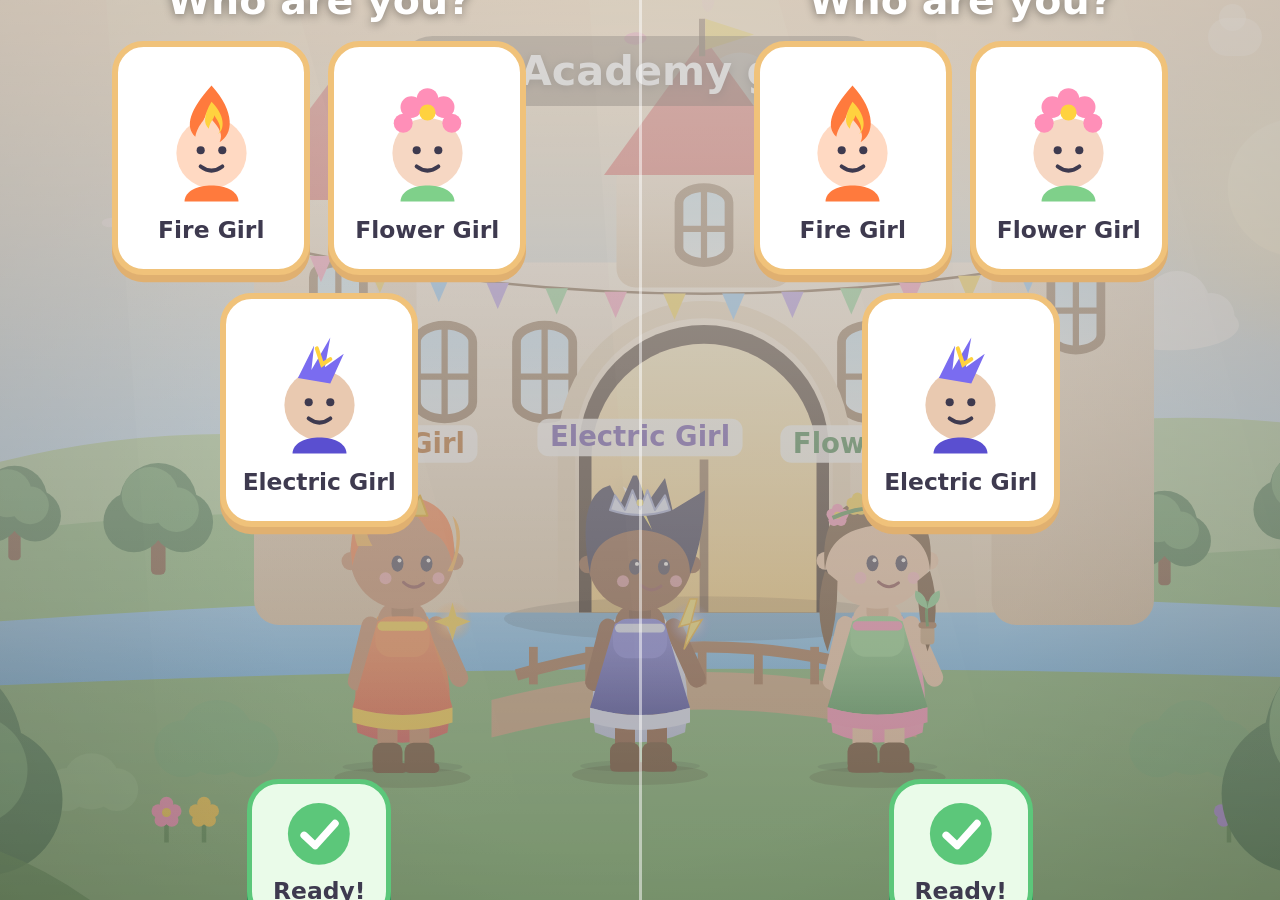
==== commit d39d3894: "Wave 2 scaffolding: Thunder Peak map data and lanes for sound, story and the Pure of Heart test Co-A" ====
--- a/index.html
+++ b/index.html
@@ -20,6 +20,7 @@
 <link rel="stylesheet" href="styles-art.css?v=1">
 <link rel="stylesheet" href="styles-lair.css?v=1">
 <link rel="stylesheet" href="styles-cases.css?v=1">
+<link rel="stylesheet" href="styles-story.css?v=1">
 </head>
 <body data-scene="boot">
 <!--
@@ -72,6 +73,7 @@
 <script src="data/lair.js"></script>
 <script src="data/shops.js"></script>
 <script src="data/crafting.js"></script>
+<script src="data/story.js"></script>
 <script src="data/starter-words.js"></script>
 <!-- the game -->
 <script src="js/core.js"></script>
@@ -99,6 +101,9 @@
 <script src="js/artclass.js"></script>
 <script src="js/lair.js"></script>
 <script src="js/cases.js"></script>
+<script src="js/sound.js"></script>
+<script src="js/story.js"></script>
+<script src="js/heart.js"></script>
 <script src="js/day.js"></script>
 <script src="js/start.js"></script>
 <script src="js/parent.js"></script>
--- a/styles-story.css
+++ b/styles-story.css
@@ -0,0 +1 @@
+/* story */
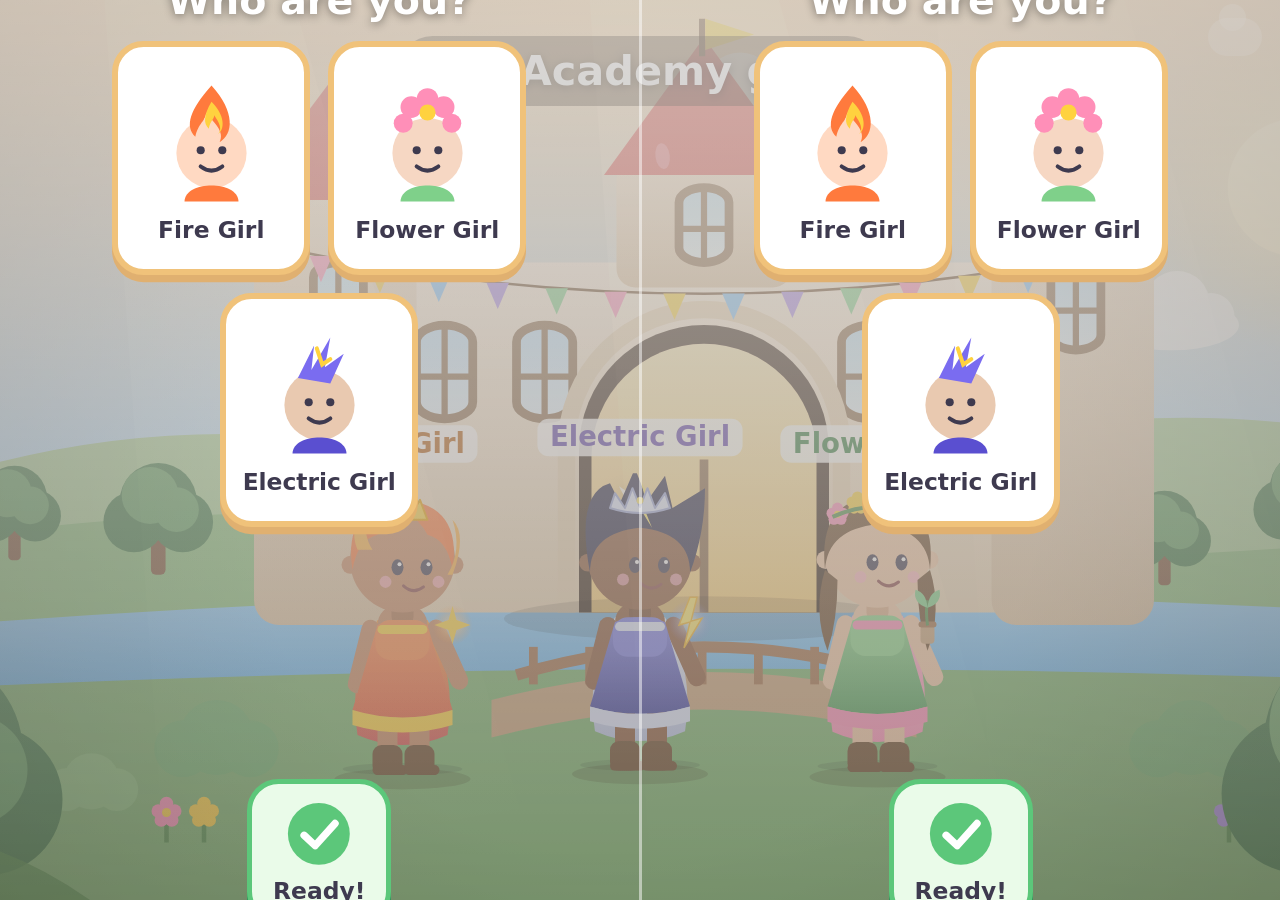
==== commit 48983d3c: "Phase A: the day never freezes, overlays stack, lunch cannot strand the day, cards know whose finger" ====
--- a/index.html
+++ b/index.html
@@ -34,7 +34,7 @@
   <div id="seats"></div>
   <div id="hud"></div>
   <div id="range"></div>
-  <div id="corner" aria-label="grown-up corner: hold for three seconds"></div>
+  <div id="corner" aria-label="grown-up corner: hold the top middle of the screen for three seconds"></div>
 </div>
 <div id="pick"></div>
 <div id="dialogue"></div>
--- a/styles.css
+++ b/styles.css
@@ -8,12 +8,15 @@
      - icons paired with words; every word tappable to hear it
      - no scrolling, no zooming, no text selection, no long-press menus
    The three seat colors (--L, --R, --A) are filled in by the game from data/world.js.
+   Overlay order, low to high (explicit z-indexes, so a word card can never hide under a battle):
+     #range 5 < #dialogue 10 < #menu, #shop, #lair, #cases, #crafting 20 < #storybook, #artclass 25 < #battle 30 < #challenge 40 < #title 50 < #parent 100
    ===================================================================== */
 :root {
   --L: #ffa14f; --L-light: #fff0e0; --L-dark: #b05a10;    /* left seat */
   --R: #7fd08a; --R-light: #e8f8ea; --R-dark: #2f7a3d;    /* right seat */
   --A: #a98be6; --A-light: #efe8ff; --A-dark: #5a3ea8;    /* the away seat (the cousin) */
-  --btn: 16vmin;
+  --btn: max(16vmin, 48px);     /* big tap targets: a sixth of the screen, never under 48 px (a phone) */
+  --tap: 44px;                  /* the smallest anything tappable may be on any screen */
   --ink: #3e3a4f;
   --paper: #fff6ee;
   --font: ui-rounded, "SF Pro Rounded", "Century Gothic", "Segoe UI", system-ui, sans-serif;
@@ -46,7 +49,7 @@
 
 /* ---------- title ---------- */
 #title {
-  position: fixed; inset: 0; display: flex; align-items: flex-start; justify-content: center; padding-top: 8vmin;
+  position: fixed; inset: 0; z-index: 50; display: flex; align-items: flex-start; justify-content: center; padding-top: 8vmin;
   background: radial-gradient(ellipse at 50% 30%, rgba(255,240,210,.18), rgba(20,10,0,.35) 70%);
   opacity: 0; pointer-events: none; transition: opacity .5s;
 }
@@ -71,9 +74,9 @@
 .bubble.seat-right { left: auto; right: 4vmin; transform: none; max-width: 46vw; border-color: var(--R); }
 .bubble.seat-away  { border-color: var(--A); }
 .bubble .who { font-size: 2.8vmin; font-weight: 900; opacity: .6; margin-bottom: .6vmin; }
-.bubble .w { display: inline-block; padding: 0 .3vmin; border-radius: 1vmin; }
+.bubble .w { display: inline-flex; align-items: center; min-height: var(--tap); padding: 0 .3vmin; border-radius: 1vmin; }
 .bubble .w:active, .bubble .w.said { background: #fff0c2; }
-.bubble .close { position: absolute; right: 1.6vmin; top: 1.6vmin; width: 4.4vmin; height: 4.4vmin; border-radius: 50%; background: #f3e9db; }
+.bubble .close { position: absolute; right: 1.6vmin; top: 1.6vmin; width: max(4.4vmin, var(--tap)); height: max(4.4vmin, var(--tap)); border-radius: 50%; background: #f3e9db; }
 .bubble .close::before, .bubble .close::after { content: ''; position: absolute; left: 50%; top: 50%; width: 55%; height: .6vmin; background: #9b8a74; transform: translate(-50%, -50%) rotate(45deg); }
 .bubble .close::after { transform: translate(-50%, -50%) rotate(-45deg); }
 @keyframes pop { from { opacity: 0; } }
@@ -113,11 +116,12 @@
 .seatbtn.seat-right .bigbtn { border-color: var(--R); box-shadow: 0 .8vmin 0 var(--R-dark); }
 .seatbtn.seat-away .bigbtn  { border-color: var(--A); box-shadow: 0 .8vmin 0 var(--A-dark); }
 @keyframes breathe { 50% { transform: scale(1.05); } }
-.byebtn { background: rgba(255,255,255,.7); color: var(--ink); font-weight: 800; font-size: 2.4vmin; padding: 1.4vmin 2.4vmin; border-radius: 3vmin; opacity: .75; }
+.byebtn { display: inline-flex; align-items: center; min-height: max(calc(var(--btn) * .5), 48px); min-width: max(14vmin, 48px); background: rgba(255,255,255,.7); color: var(--ink); font-weight: 800; font-size: max(2.4vmin, 12px); padding: 1.4vmin 2.4vmin; border-radius: 3vmin; opacity: .75; }
 .byebtn:active { opacity: 1; }
 
-/* the grown-up corner: an invisible hold target, top-left */
-#corner { position: absolute; left: 0; top: 0; width: 14vmin; height: 14vmin; pointer-events: auto; }
+/* the grown-up corner: an invisible hold target at the top centre (nothing tappable lives there, and it is
+   where no child's palm rests; the top-left would sit on the left twin's portrait) */
+#corner { position: absolute; left: 50%; top: 0; width: 16vmin; height: 10vmin; transform: translateX(-50%); pointer-events: auto; }
 
 /* ---------- picking a princess ---------- */
 #pick { position: fixed; inset: 0; display: none; background: rgba(20,10,0,.35); }
@@ -128,23 +132,23 @@
 .pick-title { font-size: 4.4vmin; font-weight: 900; color: #fff; text-shadow: 0 2px 10px rgba(0,0,0,.4); }
 .pick-row { display: flex; gap: 2vmin; flex-wrap: wrap; justify-content: center; }
 .pick-row.hidden { visibility: hidden; }
-.pick-card { width: 22vmin; height: 26vmin; background: #fff; border-radius: 3.5vmin; border: .7vmin solid #f0c27a; display: flex; flex-direction: column; align-items: center; justify-content: center; gap: 1vmin; box-shadow: 0 .8vmin 0 #e0b070; }
+.pick-card { width: max(22vmin, 96px); height: max(26vmin, 110px); background: #fff; border-radius: 3.5vmin; border: .7vmin solid #f0c27a; display: flex; flex-direction: column; align-items: center; justify-content: center; gap: 1vmin; box-shadow: 0 .8vmin 0 #e0b070; }
 .pick-card .art { width: 15vmin; height: 15vmin; } .pick-card .art svg { width: 100%; height: 100%; }
 .pick-card .word { font-weight: 900; font-size: 2.6vmin; }
 .pick-card.on { border-color: #5cc77a; box-shadow: 0 0 0 .8vmin rgba(92,199,122,.4), 0 .8vmin 0 #33935a; transform: translateY(-.6vmin); }
 .pick-card.taken, .swatch.taken { opacity: .35; filter: grayscale(.6); }
 .pick-card.shake { animation: shake .4s; }
 @keyframes shake { 25% { transform: translateX(-1vmin); } 75% { transform: translateX(1vmin); } }
-.swatch { width: 11vmin; height: 11vmin; border-radius: 50%; background: var(--c); border: .7vmin solid #fff; box-shadow: 0 .5vmin 1.5vmin rgba(0,0,0,.25); display: flex; align-items: flex-end; justify-content: center; }
+.swatch { width: max(11vmin, 48px); height: max(11vmin, 48px); border-radius: 50%; background: var(--c); border: .7vmin solid #fff; box-shadow: 0 .5vmin 1.5vmin rgba(0,0,0,.25); display: flex; align-items: flex-end; justify-content: center; }
 .swatch span { font-size: 2vmin; font-weight: 900; color: #fff; text-shadow: 0 1px 4px rgba(0,0,0,.5); margin-bottom: .6vmin; }
 .swatch.on { border-color: #3e3a4f; transform: scale(1.12); }
 .pick-go .bigbtn.go { border-color: #5cc77a; box-shadow: 0 .8vmin 0 #33935a; background: #eafbe9; }
 .pick-half.done { justify-content: center; }
 .pick-done { width: 18vmin; height: 18vmin; } .pick-done svg { width: 100%; height: 100%; }
-.bubble .bigbtn.next { margin: 1.5vmin auto 0; display: flex; width: calc(var(--btn) * .8); height: calc(var(--btn) * .8); }
+.bubble .bigbtn.next { margin: 1.5vmin auto 0; display: flex; width: max(calc(var(--btn) * .8), 48px); height: max(calc(var(--btn) * .8), 48px); }
 
 /* ---------- the grown-up corner (parent screen) ---------- */
-#parent { position: fixed; inset: 0; display: none; background: rgba(40,25,10,.6); overflow: hidden; }
+#parent { position: fixed; inset: 0; z-index: 100; display: none; background: rgba(40,25,10,.6); overflow: hidden; }
 #parent.show { display: flex; align-items: flex-start; justify-content: center; padding: 3vmin; }
 #parent * { -webkit-user-select: text; user-select: text; }
 #parent .panel { background: var(--paper); border-radius: 3vmin; padding: 3vmin 4vmin; width: min(1100px, 100%); max-height: 100%; overflow: auto; overscroll-behavior: contain; touch-action: pan-y; font-size: 18px; line-height: 1.4; }
@@ -182,10 +186,10 @@
 .hudcard { position: absolute; top: 2vmin; display: flex; gap: 1.4vmin; align-items: center; pointer-events: auto; padding: 1vmin 1.6vmin 1vmin 1vmin; }
 .hudcard.seat-left  { left: 2vmin; }
 .hudcard.seat-right { right: 2vmin; flex-direction: row-reverse; text-align: right; }
-.hudcard.seat-away  { left: 50%; transform: translateX(-50%); }
+.hudcard.seat-away  { left: 2vmin; }   /* the cousin's device shows one seat; her card sits left, clear of the grown-up corner */
 .hudcard { background: radial-gradient(ellipse at 30% 20%, #fff6e3, var(--parch) 60%, var(--parch-dark)); border: .4vmin solid var(--gold-dark); border-radius: 6vmin; box-shadow: var(--frame-shadow); color: var(--ink2); }
 .hudcard.away { opacity: .55; }
-.hudcard .portrait { position: relative; width: 12vmin; height: 12vmin; flex: none; }
+.hudcard .portrait { position: relative; width: max(12vmin, 48px); height: max(12vmin, 48px); flex: none; }
 .hudcard .ring { position: absolute; inset: 0; transform: rotate(-90deg); }
 .hudcard .ring .track { fill: none; stroke: rgba(0,0,0,.12); stroke-width: 8; }
 .hudcard .ring .fill { fill: none; stroke: var(--gold); stroke-width: 8; stroke-linecap: round; transition: stroke-dasharray .6s; }
@@ -193,7 +197,7 @@
 .hudcard .face svg, .hudcard .face img { width: 100%; height: 100%; object-fit: cover; }
 .hudcard .level { position: absolute; right: -.6vmin; bottom: -.6vmin; width: 4.6vmin; height: 4.6vmin; border-radius: 50%; background: var(--gold); border: .4vmin solid #fff; color: #fff; font-weight: 900; font-size: 2.6vmin; display: flex; align-items: center; justify-content: center; box-shadow: 0 .3vmin 1vmin rgba(0,0,0,.3); }
 .hudcard.seat-left .level { right: auto; left: -.6vmin; }
-.hudcard .name { font-weight: 900; font-size: 3vmin; line-height: 1.1; }
+.hudcard .name { font-weight: 900; font-size: 3vmin; line-height: 1.1; max-width: 34vmin; overflow: hidden; text-overflow: ellipsis; white-space: nowrap; }
 .hudcard.seat-left .name { color: var(--L-dark); } .hudcard.seat-right .name { color: var(--R-dark); } .hudcard.seat-away .name { color: var(--A-dark); }
 .hudcard .counters { display: flex; gap: 1.4vmin; margin: .4vmin 0; font-weight: 900; font-size: 2.4vmin; }
 .hudcard.seat-right .counters { justify-content: flex-end; }
@@ -203,65 +207,67 @@
 .hudcard .ember svg { width: 3vmin; height: 3vmin; }
 .hudcard .ember .bar, .ember-row .bar { width: 14vmin; height: 1.6vmin; border-radius: 1vmin; background: rgba(0,0,0,.15); overflow: hidden; }
 .hudcard .ember .in, .ember-row .in { height: 100%; background: linear-gradient(90deg, #ff7a3d, #ffd23f); border-radius: 1vmin; transition: width .5s; }
-.hudcard .objective { font-size: 2vmin; opacity: .75; max-width: 34vmin; }
+.hudcard .objective { font-size: max(2vmin, 12px); opacity: .75; max-width: 34vmin; }
 body[data-scene="title"] #hud, body[data-scene="pick"] #hud, body[data-scene="intro"] #hud, body[data-scene="parent"] #hud { display: none; }
 
 /* ---------- dialogue ---------- */
-#dialogue { position: fixed; inset: 0; display: none; pointer-events: none; }
-#dialogue.show { display: block; }
+#dialogue { position: fixed; inset: 0; z-index: 10; display: none; pointer-events: none; }
+#dialogue.show { display: block; pointer-events: auto; }   /* a transparent backdrop: nothing under it takes taps */
+/* While any overlay layer is open (body[data-layer] is its name), the HUD portrait and the Join / Bye buttons are off. */
+body:not([data-layer=""]) .hudcard, body:not([data-layer=""]) #seats .seatbtn { pointer-events: none; }
 .dlg { position: absolute; left: 50%; bottom: 3vmin; transform: translateX(-50%); width: min(92vw, 1400px); display: flex; gap: 2vmin; align-items: flex-end; pointer-events: auto; animation: rise .25s ease-out; }
 @keyframes rise { from { transform: translate(-50%, 4vmin); opacity: 0; } }
 .dlg .portrait { width: 22vmin; height: 22vmin; flex: none; border-radius: 3vmin; overflow: hidden; background: radial-gradient(#fff6e3, var(--parch-dark)); border: .5vmin solid var(--gold-dark); box-shadow: var(--frame-shadow); }
 .dlg .portrait svg, .dlg .portrait img { width: 100%; height: 100%; object-fit: cover; object-position: top; }
 .dlg .body { flex: 1; position: relative; padding: 4vmin 4vmin 3vmin; min-height: 20vmin; background: radial-gradient(ellipse at 30% 20%, #fff6e3, var(--parch) 60%, var(--parch-dark)); border: .5vmin solid var(--gold-dark); border-radius: 2.4vmin; box-shadow: var(--frame-shadow); color: var(--ink2); }
-.dlg .plate { position: absolute; left: 3vmin; top: -2.6vmin; background: linear-gradient(#ffe39a, var(--gold)); border: .4vmin solid var(--gold-dark); border-radius: 2vmin; padding: .4vmin 2.4vmin; font-weight: 900; font-size: 2.8vmin; color: #fff; text-shadow: 0 1px 2px rgba(0,0,0,.4); box-shadow: 0 .4vmin 1vmin rgba(0,0,0,.25); }
+.dlg .plate { position: absolute; left: 3vmin; top: -2.6vmin; max-width: calc(100% - 8vmin); overflow: hidden; text-overflow: ellipsis; white-space: nowrap; background: linear-gradient(#ffe39a, var(--gold)); border: .4vmin solid var(--gold-dark); border-radius: 2vmin; padding: .4vmin 2.4vmin; font-weight: 900; font-size: 2.8vmin; color: #fff; text-shadow: 0 1px 2px rgba(0,0,0,.4); box-shadow: 0 .4vmin 1vmin rgba(0,0,0,.25); }
 .dlg .text { font-size: 4vmin; line-height: 1.4; min-height: 5.6vmin; }
-.dlg .text .w { display: inline-block; padding: 0 .3vmin; border-radius: 1vmin; } .dlg .text .w.said { background: #ffe9a8; }
-.dlg .next { position: absolute; right: 2vmin; bottom: 1.4vmin; width: 5vmin; height: 5vmin; animation: breathe 1.4s ease-in-out infinite; }
+.dlg .text .w { display: inline-flex; align-items: center; min-height: var(--tap); padding: 0 .3vmin; border-radius: 1vmin; } .dlg .text .w.said { background: #ffe9a8; }
+.dlg .next { position: absolute; right: 2vmin; bottom: 1.4vmin; width: max(5vmin, var(--tap)); height: max(5vmin, var(--tap)); animation: breathe 1.4s ease-in-out infinite; }
 .dlg .choices { display: none; flex-direction: column; gap: 1.2vmin; margin-top: 2vmin; }
 .dlg .choices.show { display: flex; }
-.dlg .choice { display: flex; align-items: center; gap: 1.4vmin; padding: 1.4vmin 2vmin; border-radius: 2vmin; background: #fff8ea; border: .4vmin solid var(--gold); font-weight: 900; font-size: 3.2vmin; min-height: calc(var(--btn) * .6); }
+.dlg .choice { display: flex; align-items: center; gap: 1.4vmin; padding: 1.4vmin 2vmin; border-radius: 2vmin; background: #fff8ea; border: .4vmin solid var(--gold); font-weight: 900; font-size: 3.2vmin; min-height: max(calc(var(--btn) * .6), 56px); }
 .dlg .choice .n { width: 4.4vmin; height: 4.4vmin; border-radius: 50%; background: var(--gold); color: #fff; display: inline-flex; align-items: center; justify-content: center; font-size: 2.6vmin; }
 .dlg .choice .icon { width: 4.4vmin; height: 4.4vmin; } .dlg .choice .icon svg { width: 100%; height: 100%; }
 .dlg .choice:active, .dlg .choice.picked { background: #ffe9a8; transform: translateX(.6vmin); }
 .dlg.seat-left .body { border-color: var(--L-dark); } .dlg.seat-right .body { border-color: var(--R-dark); }
 
 /* ---------- challenges ---------- */
-#challenge { position: fixed; inset: 0; display: none; align-items: center; justify-content: center; background: rgba(30,18,6,.45); }
+#challenge { position: fixed; inset: 0; z-index: 40; display: none; align-items: center; justify-content: center; background: rgba(30,18,6,.45); }
 #challenge.show { display: flex; }
 .ch-card { width: min(90vw, 1200px); padding: 3vmin 4vmin 4vmin; background: radial-gradient(ellipse at 30% 20%, #fff6e3, var(--parch) 60%, var(--parch-dark)); border: .5vmin solid var(--gold-dark); border-radius: 3vmin; box-shadow: var(--frame-shadow); color: var(--ink2); text-align: center; animation: pop .25s ease-out; }
 #challenge.seat-left .ch-card { border-color: var(--L-dark); } #challenge.seat-right .ch-card { border-color: var(--R-dark); }
 .ch-top { display: flex; align-items: center; gap: 2vmin; margin-bottom: 2.5vmin; }
 .ch-helper { width: 12vmin; height: 12vmin; flex: none; } .ch-helper svg { width: 100%; height: 100%; }
 .ch-say { flex: 1; font-size: 3.6vmin; font-weight: 900; text-align: left; }
-.ch-hear { width: var(--btn); height: var(--btn); flex: none; border-radius: 50%; background: #fff; border: .5vmin solid var(--gold); box-shadow: 0 .6vmin 0 var(--gold-dark); padding: 2.4vmin; }
+.ch-hear { width: var(--btn); height: var(--btn); min-width: var(--tap); min-height: var(--tap); flex: none; border-radius: 50%; background: #fff; border: .5vmin solid var(--gold); box-shadow: 0 .6vmin 0 var(--gold-dark); padding: 2.4vmin; }
 .ch-hear:active { transform: translateY(.4vmin); box-shadow: 0 .2vmin 0 var(--gold-dark); }
 .ch-options { display: flex; gap: 2.4vmin; justify-content: center; flex-wrap: wrap; }
-.ch-opt { min-width: 24vmin; height: var(--btn); padding: 0 3vmin; display: flex; align-items: center; justify-content: center; background: #fff; border: .6vmin solid var(--gold); border-radius: 3vmin; font-size: 6vmin; font-weight: 900; letter-spacing: .04em; box-shadow: 0 .8vmin 0 var(--gold-dark); }
+.ch-opt { min-width: 24vmin; height: var(--btn); min-height: var(--tap); padding: 0 3vmin; display: flex; align-items: center; justify-content: center; background: #fff; border: .6vmin solid var(--gold); border-radius: 3vmin; font-size: 6vmin; font-weight: 900; letter-spacing: .04em; box-shadow: 0 .8vmin 0 var(--gold-dark); }
 .ch-opt:active { transform: translateY(.5vmin); box-shadow: 0 .3vmin 0 var(--gold-dark); }
 .ch-opt.out { opacity: .3; transform: scale(.92); } .ch-opt.fade { opacity: .45; }
 .ch-opt.first-letter span::first-letter { color: #ff7a3d; text-decoration: underline; }
 .ch-opt.glow, .ch-tile.glow { box-shadow: 0 0 0 .8vmin rgba(255,210,63,.6), 0 0 4vmin #ffd23f; animation: breathe 1s infinite; }
 .ch-opt.right, .ch-slot.right { background: #eafbe9; border-color: #5cc77a; }
 .ch-slots { display: flex; gap: 1.4vmin; justify-content: center; margin-bottom: 3vmin; }
-.ch-slot { width: 11vmin; height: 12vmin; border-radius: 2vmin; background: rgba(255,255,255,.6); border: .5vmin dashed var(--gold); font-size: 6vmin; font-weight: 900; display: flex; align-items: center; justify-content: center; position: relative; }
+.ch-slot { width: max(11vmin, 52px); height: max(12vmin, 52px); border-radius: 2vmin; background: rgba(255,255,255,.6); border: .5vmin dashed var(--gold); font-size: 6vmin; font-weight: 900; display: flex; align-items: center; justify-content: center; position: relative; }
 .ch-slot .ghost { position: absolute; opacity: 0; color: #c9b58a; } .ch-slot.peek .ghost { opacity: .5; }
 .ch-slot.filled { border-style: solid; background: #fff; }
 .ch-tiles { display: flex; gap: 1.6vmin; justify-content: center; flex-wrap: wrap; }
-.ch-tile { width: 12vmin; height: 12vmin; border-radius: 2.4vmin; background: #fff; border: .6vmin solid var(--gold); box-shadow: 0 .8vmin 0 var(--gold-dark); font-size: 6.4vmin; font-weight: 900; display: flex; align-items: center; justify-content: center; }
+.ch-tile { width: max(12vmin, 52px); height: max(12vmin, 52px); border-radius: 2.4vmin; background: #fff; border: .6vmin solid var(--gold); box-shadow: 0 .8vmin 0 var(--gold-dark); font-size: 6.4vmin; font-weight: 900; display: flex; align-items: center; justify-content: center; }
 .ch-tile.used { opacity: .2; pointer-events: none; } .ch-tile.hop { animation: hop .5s; }
 @keyframes hop { 30% { transform: translateY(-3vmin) rotate(-8deg); } 60% { transform: translateY(0) rotate(6deg); } }
 .ch-hint { margin-top: 2vmin; min-height: 4vmin; font-size: 3vmin; font-weight: 900; color: #b05a10; }
 
 /* ---------- the ornate menu ---------- */
-#menu { position: fixed; inset: 0; display: none; align-items: center; justify-content: center; background: rgba(30,18,6,.5); }
+#menu { position: fixed; inset: 0; z-index: 20; display: none; align-items: center; justify-content: center; background: rgba(30,18,6,.5); }
 #menu.show { display: flex; }
 #menu .frame { width: min(94vw, 1500px); height: min(90vh, 900px); display: flex; flex-direction: column; background: radial-gradient(ellipse at 30% 20%, #fff6e3, var(--parch) 60%, var(--parch-dark)); border: .6vmin solid var(--gold-dark); border-radius: 3vmin; box-shadow: var(--frame-shadow); color: var(--ink2); overflow: hidden; animation: pop .25s ease-out; }
 #menu .tabs { display: flex; gap: 1vmin; padding: 1.6vmin 1.6vmin 0; border-bottom: .4vmin solid var(--gold); background: rgba(0,0,0,.04); }
-#menu .tab { flex: 1; display: flex; flex-direction: column; align-items: center; gap: .3vmin; padding: 1vmin 0 1.2vmin; border-radius: 2vmin 2vmin 0 0; font-weight: 900; font-size: 2.2vmin; min-height: calc(var(--btn) * .7); background: rgba(255,255,255,.35); border: .3vmin solid transparent; border-bottom: 0; }
+#menu .tab { flex: 1; display: flex; flex-direction: column; align-items: center; gap: .3vmin; padding: 1vmin 0 1.2vmin; border-radius: 2vmin 2vmin 0 0; font-weight: 900; font-size: 2.2vmin; min-height: max(calc(var(--btn) * .7), 48px); background: rgba(255,255,255,.35); border: .3vmin solid transparent; border-bottom: 0; }
 #menu .tab .icon { width: 5.5vmin; height: 5.5vmin; } #menu .tab .icon svg { width: 100%; height: 100%; }
 #menu .tab.on { background: #fff8ea; border-color: var(--gold); transform: translateY(.4vmin); }
-#menu .tab.close { flex: 0 0 12vmin; }
+#menu .tab.close { flex: 0 0 max(12vmin, 48px); }
 #menu .page { flex: 1; overflow: auto; padding: 2vmin 3vmin 3vmin; overscroll-behavior: contain; touch-action: pan-y; }
 #menu .page-title { font-size: 3.2vmin; font-weight: 900; margin-bottom: 1.6vmin; color: var(--gold-dark); }
 .ember-row { display: flex; align-items: center; gap: 1.4vmin; font-weight: 900; font-size: 2.8vmin; margin-bottom: 2vmin; } .ember-row svg { width: 5vmin; height: 5vmin; } .ember-row .bar { width: 30vmin; height: 2.2vmin; } .ember-row small { font-weight: 600; opacity: .7; font-size: 2.2vmin; }
@@ -274,7 +280,7 @@
 .spell.locked { opacity: .45; filter: grayscale(.7); } .spell.poor .cost { color: #c23b3b; }
 .together { margin-top: 2.4vmin; padding-top: 1.6vmin; border-top: .3vmin dashed var(--gold); } .t-title { font-weight: 900; font-size: 2.6vmin; margin-bottom: .8vmin; } .t-spell { font-size: 2.4vmin; padding: .4vmin 0; } .t-spell.locked { opacity: .5; }
 #menu .grid { display: grid; grid-template-columns: repeat(auto-fill, minmax(16vmin, 1fr)); gap: 1.6vmin; }
-#menu .cell { position: relative; background: #fff8ea; border: .4vmin solid var(--gold); border-radius: 2vmin; padding: 1vmin; text-align: center; min-height: var(--btn); }
+#menu .cell { position: relative; background: #fff8ea; border: .4vmin solid var(--gold); border-radius: 2vmin; padding: 1vmin; text-align: center; min-height: var(--btn); }   /* --btn already has its floor */
 #menu .cell .art { width: 8vmin; height: 8vmin; margin: 0 auto; } #menu .cell .art svg { width: 100%; height: 100%; }
 #menu .cell .word { font-weight: 900; font-size: 2vmin; } #menu .cell .n { position: absolute; right: .8vmin; top: .6vmin; font-weight: 900; font-size: 2.2vmin; color: var(--gold-dark); }
 #menu .cell.rarity-rare { border-color: #4a9be0; box-shadow: 0 0 2vmin #7fc4ff; } #menu .cell.rarity-legendary { border-color: #f0b429; box-shadow: 0 0 3vmin #ffd23f; }
@@ -282,7 +288,7 @@
 #menu .cell.silhouette .art { filter: brightness(0) opacity(.25); }
 #menu .empty { font-size: 3vmin; opacity: .7; padding: 4vmin; text-align: center; }
 .journal .j-section { margin-bottom: 2vmin; } .j-title { font-weight: 900; font-size: 2.8vmin; color: var(--gold-dark); } .j-line { font-size: 2.6vmin; padding: .4vmin 0 .4vmin 2vmin; border-left: .4vmin solid var(--gold); margin: .4vmin 0; } .j-line.done { opacity: .6; text-decoration: line-through; } .j-line small { opacity: .7; }
-.map { display: grid; grid-template-columns: repeat(auto-fill, minmax(18vmin, 1fr)); gap: 1.6vmin; } .place { text-align: center; padding: 1.4vmin; border-radius: 2vmin; background: #fff8ea; border: .4vmin solid var(--gold); min-height: calc(var(--btn) * .8); } .place.fog { background: #ddd4c2; opacity: .6; } .place.here { box-shadow: 0 0 0 .6vmin #5cc77a; } .place .dot { width: 3vmin; height: 3vmin; border-radius: 50%; background: var(--gold); margin: 0 auto .8vmin; } .place.fog .dot { background: #999; } .place .word { font-weight: 900; font-size: 2.2vmin; }
+.map { display: grid; grid-template-columns: repeat(auto-fill, minmax(18vmin, 1fr)); gap: 1.6vmin; } .place { text-align: center; padding: 1.4vmin; border-radius: 2vmin; background: #fff8ea; border: .4vmin solid var(--gold); min-height: max(calc(var(--btn) * .8), 48px); } .place.fog { background: #ddd4c2; opacity: .6; } .place.here { box-shadow: 0 0 0 .6vmin #5cc77a; } .place .dot { width: 3vmin; height: 3vmin; border-radius: 50%; background: var(--gold); margin: 0 auto .8vmin; } .place.fog .dot { background: #999; } .place .word { font-weight: 900; font-size: 2.2vmin; }
 #menu .note { display: block; margin-top: 1.6vmin; opacity: .7; font-size: 2.2vmin; }
 .friends { display: grid; grid-template-columns: repeat(auto-fill, minmax(18vmin, 1fr)); gap: 1.6vmin; } .friend { text-align: center; background: #fff8ea; border: .4vmin solid var(--gold); border-radius: 2vmin; padding: 1vmin; } .friend .art { width: 10vmin; height: 12vmin; margin: 0 auto; } .friend .art img, .friend .art svg { width: 100%; height: 100%; object-fit: contain; } .friend.unmet .art { filter: brightness(0) opacity(.2); } .friend .word { font-weight: 900; font-size: 2.2vmin; } .friend .lv { color: #ff6f9c; font-size: 2.4vmin; letter-spacing: .1em; }
 
@@ -290,8 +296,8 @@
 #challenge.split { align-items: flex-start; padding-top: 16vmin; gap: 2vmin; }
 #challenge.split .ch-card { width: 47vw; padding: 2vmin 2.4vmin 3vmin; }
 #challenge.split .ch-opt { min-width: 16vmin; font-size: 4.6vmin; }
-#challenge.split .ch-tile, #challenge.split .ch-slot { width: 9vmin; height: 10vmin; font-size: 5vmin; }
-#challenge.split .ch-hear { width: 11vmin; height: 11vmin; padding: 1.6vmin; }
+#challenge.split .ch-tile, #challenge.split .ch-slot { width: max(9vmin, 52px); height: max(10vmin, 52px); font-size: 5vmin; }
+#challenge.split .ch-hear { width: max(11vmin, 48px); height: max(11vmin, 48px); padding: 1.6vmin; }
 #challenge.split .ch-say { font-size: 2.8vmin; }
 .ch-big { font-size: 9vmin; font-weight: 900; letter-spacing: .06em; margin: 1vmin 0 2vmin; }
 .ch-opt.grown { font-size: 3vmin; background: #eafbe9; border-color: #5cc77a; }
@@ -304,3 +310,8 @@
 .target.lit { opacity: 1; filter: none; transform: scale(1.15); }
 .target.lit.bright { filter: drop-shadow(0 0 1.6vmin #ffd23f); }
 body[data-layer="challenge"] #hud { opacity: .35; }
+/* ---------- collection book ---------- */
+.coll-top { font-weight: 900; font-size: 2.8vmin; margin-bottom: 1vmin; }
+.sets { display: flex; gap: 1.4vmin; flex-wrap: wrap; margin-bottom: 1.6vmin; }
+.set { display: inline-flex; align-items: center; gap: .6vmin; padding: .6vmin 1.4vmin; border-radius: 2vmin; background: #fff8ea; border: .3vmin solid var(--gold); font-size: 2.2vmin; opacity: .7; }
+.set.done { opacity: 1; box-shadow: 0 0 1.5vmin #ffd23f; } .set .icon { width: 3.4vmin; height: 3.4vmin; } .set .icon svg { width: 100%; height: 100%; }
--- a/styles-battle.css
+++ b/styles-battle.css
@@ -1,7 +1,7 @@
 /* =====================================================================
    EMBER BLOOM: the battle screen (js/battle.js). Parchment and gold over a painted backdrop.
    ===================================================================== */
-#battle { position: fixed; inset: 0; display: none; overflow: hidden; color: var(--ink2); }
+#battle { position: fixed; inset: 0; z-index: 30; display: none; overflow: hidden; color: var(--ink2); }
 #battle.show { display: block; }
 #battle .backdrop { position: absolute; inset: 0; background: #1a1410; }
 #battle .backdrop .bd { position: absolute; inset: 0; width: 100%; height: 100%; object-fit: cover; }
@@ -15,7 +15,7 @@
 #battle .member.auto { opacity: .8; }
 #battle .member .face { width: 9vmin; height: 9vmin; border-radius: 50%; overflow: hidden; background: #fff; border: .4vmin solid #fff; flex: none; }
 #battle .member .face svg, #battle .member .face img { width: 100%; height: 100%; object-fit: cover; }
-#battle .member .name { font-weight: 900; font-size: 2.6vmin; }
+#battle .member .name { font-weight: 900; font-size: 2.6vmin; max-width: 30vmin; overflow: hidden; text-overflow: ellipsis; white-space: nowrap; }
 #battle .member .name .lv { display: inline-block; min-width: 3vmin; padding: 0 .6vmin; border-radius: 1.5vmin; background: var(--gold); color: #fff; font-size: 2vmin; text-align: center; margin-left: .4vmin; }
 #battle .member .ember { display: flex; align-items: center; gap: .5vmin; font-weight: 900; font-size: 2.1vmin; margin-top: .3vmin; }
 #battle .member .ember svg { width: 2.8vmin; height: 2.8vmin; }
@@ -56,7 +56,7 @@
 #battle .moves { position: absolute; left: 50%; bottom: 3vmin; transform: translateX(-50%); display: none; gap: 2vmin; padding: 2vmin; border-radius: 3vmin;
   background: radial-gradient(ellipse at 30% 20%, #fff6e3, var(--parch) 60%, var(--parch-dark)); border: .5vmin solid var(--gold-dark); box-shadow: var(--frame-shadow); }
 #battle .moves.show { display: flex; }
-#battle .move { display: flex; flex-direction: column; align-items: center; justify-content: center; gap: .3vmin; min-width: var(--btn); height: var(--btn); padding: 0 2vmin; border-radius: 2.6vmin; background: #fff8ea; border: .5vmin solid var(--gold); box-shadow: 0 .8vmin 0 var(--gold-dark); font-weight: 900; }
+#battle .move { display: flex; flex-direction: column; align-items: center; justify-content: center; gap: .3vmin; min-width: var(--btn); height: var(--btn); min-height: var(--tap); padding: 0 2vmin; border-radius: 2.6vmin; background: #fff8ea; border: .5vmin solid var(--gold); box-shadow: 0 .8vmin 0 var(--gold-dark); font-weight: 900; }
 #battle .move:active { transform: translateY(.5vmin); box-shadow: 0 .3vmin 0 var(--gold-dark); }
 #battle .move .icon { width: 5vmin; height: 5vmin; } #battle .move .icon svg { width: 100%; height: 100%; }
 #battle .move .word { font-size: 3vmin; } #battle .move .cost { font-size: 2vmin; color: var(--gold-dark); }
--- a/styles-shop.css
+++ b/styles-shop.css
@@ -1,5 +1,5 @@
 /* ---------- shops: parchment and gold, big item cards ---------- */
-#shop { position: fixed; inset: 0; display: none; align-items: center; justify-content: center; background: rgba(30,18,6,.5); }
+#shop { position: fixed; inset: 0; z-index: 20; display: none; align-items: center; justify-content: center; background: rgba(30,18,6,.5); }
 #shop.show { display: flex; }
 .shop-frame { width: min(94vw, 1500px); height: min(90vh, 900px); display: flex; flex-direction: column; background: radial-gradient(ellipse at 30% 20%, #fff6e3, var(--parch) 60%, var(--parch-dark)); border: .6vmin solid var(--gold-dark); border-radius: 3vmin; box-shadow: var(--frame-shadow); color: var(--ink2); overflow: hidden; animation: pop .25s ease-out; }
 #shop.seat-left .shop-frame { border-color: var(--L-dark); } #shop.seat-right .shop-frame { border-color: var(--R-dark); }
@@ -12,10 +12,10 @@
 .shop-coins { display: flex; align-items: center; gap: 1vmin; font-weight: 900; font-size: 4.4vmin; background: #fff8ea; border: .5vmin solid var(--gold); border-radius: 4vmin; padding: 1vmin 2.4vmin; }
 .shop-coins svg { width: 6vmin; height: 6vmin; }
 .shop-tabs { display: flex; gap: 1vmin; padding: 1vmin 1.6vmin 0; border-bottom: .4vmin solid var(--gold); background: rgba(0,0,0,.04); }
-.shop-tab { flex: 1; display: flex; flex-direction: column; align-items: center; gap: .3vmin; padding: 1vmin 0 1.2vmin; border-radius: 2vmin 2vmin 0 0; font-weight: 900; font-size: 2.4vmin; min-height: calc(var(--btn) * .7); background: rgba(255,255,255,.35); border: .3vmin solid transparent; border-bottom: 0; }
+.shop-tab { flex: 1; display: flex; flex-direction: column; align-items: center; gap: .3vmin; padding: 1vmin 0 1.2vmin; border-radius: 2vmin 2vmin 0 0; font-weight: 900; font-size: 2.4vmin; min-height: max(calc(var(--btn) * .7), 48px); background: rgba(255,255,255,.35); border: .3vmin solid transparent; border-bottom: 0; }
 .shop-tab .icon { width: 5.5vmin; height: 5.5vmin; } .shop-tab .icon svg { width: 100%; height: 100%; }
 .shop-tab.on { background: #fff8ea; border-color: var(--gold); transform: translateY(.4vmin); }
-.shop-tab.close { flex: 0 0 12vmin; }
+.shop-tab.close { flex: 0 0 max(12vmin, 48px); }
 .shop-page { flex: 1; overflow: auto; padding: 2vmin 3vmin 3vmin; overscroll-behavior: contain; touch-action: pan-y; }
 .shop-grid { display: grid; grid-template-columns: repeat(auto-fill, minmax(22vmin, 1fr)); gap: 2vmin; }
 .shop-card { position: relative; background: #fff8ea; border: .5vmin solid var(--gold); border-radius: 2.4vmin; padding: 1.4vmin; text-align: center; min-height: var(--btn); box-shadow: 0 .6vmin 0 var(--gold-dark); }
--- a/styles-bag.css
+++ b/styles-bag.css
@@ -31,13 +31,13 @@
 .cell.ghost { position: fixed; z-index: 50; width: 17vmin; transform: translate(-50%, -60%) rotate(-4deg); pointer-events: none; opacity: .9; box-shadow: 0 2vmin 4vmin rgba(0,0,0,.35); }
 
 /* ---------- crafting overlay (same frame as the menu) ---------- */
-#crafting { position: fixed; inset: 0; display: none; align-items: center; justify-content: center; background: rgba(30,18,6,.5); }
+#crafting { position: fixed; inset: 0; z-index: 20; display: none; align-items: center; justify-content: center; background: rgba(30,18,6,.5); }
 #crafting.show { display: flex; }
 #crafting .frame { width: min(94vw, 1300px); max-height: 90vh; display: flex; flex-direction: column; background: radial-gradient(ellipse at 30% 20%, #fff6e3, var(--parch) 60%, var(--parch-dark)); border: .6vmin solid var(--gold-dark); border-radius: 3vmin; box-shadow: var(--frame-shadow); color: var(--ink2); overflow: hidden; animation: pop .25s ease-out; }
 #crafting .tabs { display: flex; gap: 1vmin; padding: 1.6vmin 1.6vmin 0; border-bottom: .4vmin solid var(--gold); background: rgba(0,0,0,.04); }
-#crafting .tab { flex: 1; display: flex; flex-direction: column; align-items: center; gap: .3vmin; padding: 1vmin 0 1.2vmin; border-radius: 2vmin 2vmin 0 0; font-weight: 900; font-size: 2.2vmin; min-height: calc(var(--btn) * .7); background: #fff8ea; border: .3vmin solid var(--gold); border-bottom: 0; }
+#crafting .tab { flex: 1; display: flex; flex-direction: column; align-items: center; gap: .3vmin; padding: 1vmin 0 1.2vmin; border-radius: 2vmin 2vmin 0 0; font-weight: 900; font-size: 2.2vmin; min-height: max(calc(var(--btn) * .7), 48px); background: #fff8ea; border: .3vmin solid var(--gold); border-bottom: 0; }
 #crafting .tab .icon { width: 5.5vmin; height: 5.5vmin; } #crafting .tab .icon svg { width: 100%; height: 100%; }
-#crafting .tab.close { flex: 0 0 12vmin; }
+#crafting .tab.close { flex: 0 0 max(12vmin, 48px); }
 #crafting .page { flex: 1; overflow: auto; padding: 2vmin 3vmin 3vmin; overscroll-behavior: contain; touch-action: pan-y; }
 #crafting .page-title { font-size: 3.2vmin; font-weight: 900; margin-bottom: 1.6vmin; color: var(--gold-dark); }
 #crafting .recipe { display: flex; align-items: center; gap: 2vmin; background: #fff8ea; border: .4vmin solid var(--gold); border-radius: 2.4vmin; padding: 1.4vmin 2vmin; margin-bottom: 1.4vmin; }
--- a/styles-myths.css
+++ b/styles-myths.css
@@ -1 +1,47 @@
-/* styles-myths.css */
+/* Ember Bloom: the Myths class. The storybook and the three question cards. */
+#storybook { position: fixed; inset: 0; display: none; align-items: center; justify-content: center; gap: 2vmin; background: rgba(30,18,6,.5); z-index: 25; }
+#storybook.show { display: flex; }
+.book { width: min(90vw, 1200px); max-height: 92vh; display: flex; flex-direction: column; padding: 2.4vmin 3vmin 2vmin; background: radial-gradient(ellipse at 30% 20%, #fff6e3, var(--parch) 60%, var(--parch-dark)); border: .6vmin solid var(--gold-dark); border-radius: 3vmin; box-shadow: var(--frame-shadow); color: var(--ink2); animation: pop .25s ease-out; }
+#storybook.split .book { width: 47vw; padding: 1.6vmin 2vmin; }
+.book.seat-left { border-color: var(--L-dark); } .book.seat-right { border-color: var(--R-dark); } .book.seat-away { border-color: var(--A-dark); }
+.book-title { font-weight: 900; font-size: 3.2vmin; color: var(--gold-dark); margin-bottom: 1.2vmin; } .book-title small { font-weight: 600; opacity: .6; margin-left: 1vmin; }
+.book-page { display: flex; gap: 2.4vmin; align-items: center; }
+#storybook.split .book-page { flex-direction: column; }
+.book-pic { flex: 0 0 34vmin; width: 34vmin; height: 34vmin; border-radius: 2.4vmin; overflow: hidden; background: #fff8ea; border: .5vmin solid var(--gold); display: flex; align-items: center; justify-content: center; }
+.book-pic img, .book-pic svg { width: 100%; height: 100%; object-fit: contain; }
+#storybook.split .book-pic { flex: none; width: 24vmin; height: 24vmin; }
+.book-text { flex: 1; font-size: 4vmin; line-height: 1.45; }
+#storybook.split .book-text { font-size: 3vmin; }
+.book-text .w, .book .w { display: inline-flex; align-items: center; min-height: var(--tap); padding: 0 .3vmin; border-radius: 1vmin; } .book-text .w.said { background: #ffe9a8; }
+.book-nav { display: flex; justify-content: flex-end; margin-top: 1.6vmin; }
+.book-nav .bigbtn.next { flex-direction: row; width: auto; min-width: calc(var(--btn) * 1.2); padding: 0 3vmin; gap: 1.2vmin; font-size: 3vmin; }
+.book-nav .bigbtn.next .icon { width: 5vmin; height: 5vmin; }
+.book-nav .bigbtn.hidden { visibility: hidden; }
+.book-choice:empty { display: none; }
+.book-choice { margin-top: 1.6vmin; padding-top: 1.2vmin; border-top: .3vmin dashed var(--gold); }
+.book-ask { font-weight: 900; font-size: 3vmin; margin-bottom: 1vmin; }
+.book-opts { display: flex; flex-direction: column; gap: 1vmin; }
+.book-opt { display: flex; align-items: center; gap: 1.4vmin; padding: 1.2vmin 2vmin; border-radius: 2vmin; background: #fff8ea; border: .4vmin solid var(--gold); font-weight: 900; font-size: 2.8vmin; min-height: max(calc(var(--btn) * .55), 48px); }
+.book-opt .n { width: 4vmin; height: 4vmin; border-radius: 50%; background: var(--gold); color: #fff; display: inline-flex; align-items: center; justify-content: center; font-size: 2.4vmin; flex: none; }
+.book-opt.right { background: #eafbe9; border-color: #5cc77a; } .book-opt.wrong { opacity: .6; }
+.book-reply { margin-top: 1vmin; font-size: 2.8vmin; font-weight: 700; color: #b05a10; min-height: 3vmin; }
+
+/* question cards (inside #challenge, next to the reading cards) */
+.ch-card.myth .ch-pics { display: flex; gap: 2vmin; justify-content: center; flex-wrap: wrap; }
+.ch-pic { width: max(18vmin, 56px); height: max(18vmin, 56px); border-radius: 2.4vmin; background: #fff; border: .6vmin solid var(--gold); box-shadow: 0 .8vmin 0 var(--gold-dark); overflow: hidden; display: flex; align-items: center; justify-content: center; }
+.ch-pic img, .ch-pic svg { width: 90%; height: 90%; object-fit: contain; }
+#challenge.split .ch-pic { width: max(13vmin, 52px); height: max(13vmin, 52px); }
+.ch-pic.used { opacity: .25; pointer-events: none; } .ch-pic.locked { border-color: #5cc77a; box-shadow: 0 0 0 .6vmin rgba(92,199,122,.4); opacity: .7; pointer-events: none; }
+.ch-pic.hop { animation: hop .5s; } .ch-pic.fade { opacity: .4; } .ch-pic.peek { box-shadow: 0 0 2vmin #ffd23f; } .ch-pic.glow { box-shadow: 0 0 0 .8vmin rgba(255,210,63,.6), 0 0 4vmin #ffd23f; animation: breathe 1s infinite; }
+.ch-card.myth .ch-slots { margin-bottom: 2vmin; }
+.ch-card.myth .ch-slot { width: 16vmin; height: 16vmin; } .ch-card.myth .ch-slot .put img, .ch-card.myth .ch-slot .put svg { width: 13vmin; height: 13vmin; }
+#challenge.split .ch-card.myth .ch-slot { width: 11vmin; height: 11vmin; } #challenge.split .ch-card.myth .ch-slot .put img { width: 9vmin; height: 9vmin; }
+.ch-card.myth .ch-slot .ghost { opacity: .35; font-size: 4vmin; color: #c9b58a; }
+.ch-match { display: flex; gap: 3vmin; justify-content: center; align-items: center; }
+.ch-names { display: flex; flex-direction: column; gap: 1.4vmin; }
+.ch-opt.name { font-size: 3.4vmin; min-width: 20vmin; }
+.ch-opt.name.on { background: #ffe9a8; transform: translateX(.6vmin); } .ch-opt.name.locked { opacity: .6; background: #eafbe9; pointer-events: none; }
+.ch-opt.peek { box-shadow: 0 0 2vmin #ffd23f; }
+.ch-sentence { font-size: 4.4vmin; font-weight: 800; margin: 1vmin 0 2.4vmin; line-height: 1.4; }
+.ch-sentence .gap { display: inline-block; min-width: 14vmin; border-bottom: .6vmin solid var(--gold-dark); color: #b05a10; }
+#challenge.split .ch-sentence { font-size: 3.2vmin; }
--- a/styles-art.css
+++ b/styles-art.css
@@ -1 +1,32 @@
-/* styles-art.css */
+/* Art class: the shared easel with a palette strip on each girl's side. */
+#artclass { position: fixed; inset: 0; display: none; background: rgba(30,18,6,.5); z-index: 25; }
+#artclass.show { display: block; }
+#artclass .easel-wrap { position: absolute; inset: 2vmin; display: flex; gap: 1.5vmin; }
+#artclass .easel-side { width: 18vmin; flex: none; display: flex; flex-direction: column; align-items: center; gap: 1.2vmin; padding: 1.2vmin; overflow: auto; overscroll-behavior: contain;
+  background: radial-gradient(ellipse at 30% 20%, #fff6e3, var(--parch) 60%, var(--parch-dark)); border: .5vmin solid var(--gold-dark); border-radius: 2.4vmin; box-shadow: var(--frame-shadow); color: var(--ink2); }
+#artclass .easel-side:not([data-seat]) { visibility: hidden; }
+#artclass .easel { flex: 1; display: flex; flex-direction: column; background: #fff; border: .6vmin solid var(--gold-dark); border-radius: 2.4vmin; box-shadow: var(--frame-shadow); overflow: hidden; }
+#artclass .easel-prompts { display: flex; justify-content: space-between; gap: 2vmin; padding: 1.2vmin 2vmin; min-height: 7vmin; background: linear-gradient(#fff6e3, var(--parch)); border-bottom: .4vmin solid var(--gold); font-weight: 900; font-size: 2.8vmin; color: var(--ink2); }
+#artclass .prompt { flex: 1; } #artclass .prompt.seat-right { text-align: right; }
+#artclass .prompt .n { display: inline-block; background: var(--gold); color: #fff; border-radius: 2vmin; padding: .2vmin 1.2vmin; font-size: 2.2vmin; margin-right: .6vmin; }
+#artclass .prompt .w { display: inline-flex; align-items: center; min-height: var(--tap); font-size: 4vmin; color: #b05a10; padding: 0 .8vmin; border-radius: 1.2vmin; background: #fff; border: .3vmin solid var(--gold); }
+#artclass .easel-canvas { flex: 1; width: 100%; height: 100%; touch-action: none; cursor: crosshair; display: block; }
+#artclass .pal-title { font-weight: 900; font-size: 2.2vmin; text-align: center; }
+#artclass .colors { display: grid; grid-template-columns: repeat(2, 1fr); gap: 1vmin; }
+#artclass .swatch { width: max(6.5vmin, var(--tap)); height: max(6.5vmin, var(--tap)); border-radius: 50%; background: var(--c); border: .5vmin solid #fff; box-shadow: 0 .4vmin 1vmin rgba(0,0,0,.25); }
+#artclass .swatch.on { border-color: var(--ink2); transform: scale(1.12); }
+#artclass .swatch.crafted { box-shadow: 0 0 0 .4vmin var(--gold), 0 .4vmin 1vmin rgba(0,0,0,.25); }
+#artclass .swatch.glow { box-shadow: 0 0 2vmin var(--c), 0 0 0 .4vmin var(--gold); }
+#artclass .brushes { display: flex; gap: .8vmin; }
+#artclass .brush { width: max(5vmin, var(--tap)); height: max(5vmin, var(--tap)); border-radius: 50%; background: #fff; border: .4vmin solid var(--gold); display: flex; align-items: center; justify-content: center; }
+#artclass .brush span { display: block; border-radius: 50%; background: var(--ink2); }
+#artclass .brush.on { border-color: var(--ink2); background: #ffe9a8; }
+#artclass .stamps { display: grid; grid-template-columns: repeat(2, 1fr); gap: .8vmin; }
+#artclass .stamp { width: max(6.5vmin, var(--tap)); height: max(6.5vmin, var(--tap)); border-radius: 1.6vmin; background: #fff; border: .4vmin solid var(--gold); padding: .8vmin; }
+#artclass .stamp svg { width: 100%; height: 100%; }
+#artclass .stamp.on { border-color: var(--ink2); background: #ffe9a8; }
+#artclass .tools { display: flex; flex-direction: column; gap: .6vmin; width: 100%; }
+#artclass .tool { text-align: center; font-weight: 800; font-size: 2vmin; min-height: var(--tap); display: flex; align-items: center; justify-content: center; padding: 1vmin; border-radius: 1.6vmin; background: #fff8ea; border: .3vmin solid var(--gold); }
+#artclass .tool:active { background: #ffe9a8; }
+#artclass .bigbtn.done { margin-top: auto; border-color: #5cc77a; box-shadow: 0 .8vmin 0 #33935a; background: #eafbe9; width: 14vmin; height: 12vmin; font-size: 2.4vmin; }
+body[data-layer="artclass"] #hud { opacity: .35; }
--- a/styles-lair.css
+++ b/styles-lair.css
@@ -1 +1,38 @@
-/* styles-lair.css */
+/* The Lair stations: upgrades, gallery, inviting friends, scrolls. Parchment and gold like the menu. */
+#lair { position: fixed; inset: 0; z-index: 20; display: none; align-items: center; justify-content: center; background: rgba(30,18,6,.5); }
+#lair.show { display: flex; }
+.lair-frame { width: min(94vw, 1500px); height: min(90vh, 900px); display: flex; flex-direction: column; background: radial-gradient(ellipse at 30% 20%, #fff6e3, var(--parch) 60%, var(--parch-dark)); border: .6vmin solid var(--gold-dark); border-radius: 3vmin; box-shadow: var(--frame-shadow); color: var(--ink2); overflow: hidden; animation: pop .25s ease-out; }
+.lair-head { display: flex; align-items: center; gap: 2vmin; padding: 1.6vmin 2.4vmin; border-bottom: .4vmin solid var(--gold); background: rgba(0,0,0,.04); }
+.lair-title { font-size: 3.4vmin; font-weight: 900; color: var(--gold-dark); flex: 1; }
+.lair-fund { display: flex; align-items: center; gap: .8vmin; font-weight: 900; font-size: 3.2vmin; background: #fff8ea; border: .4vmin solid var(--gold); border-radius: 3vmin; padding: .6vmin 2vmin; }
+.lair-fund svg { width: 4.4vmin; height: 4.4vmin; } .lair-fund small { font-size: 2vmin; font-weight: 700; opacity: .7; }
+.lair-close { width: calc(var(--btn) * .8); height: calc(var(--btn) * .8); }
+.lair-body { flex: 1; overflow: auto; padding: 2vmin 3vmin 3vmin; overscroll-behavior: contain; touch-action: pan-y; }
+.lair-note { font-size: 2.4vmin; opacity: .8; margin-bottom: 1.6vmin; } .lair-note.big { font-size: 3.2vmin; font-weight: 800; opacity: 1; }
+.lair-cards { display: grid; grid-template-columns: repeat(auto-fill, minmax(28vmin, 1fr)); gap: 2vmin; }
+.lair-card { background: #fff8ea; border: .5vmin solid var(--gold); border-radius: 2.4vmin; padding: 1.6vmin; min-height: var(--btn); box-shadow: 0 .6vmin 0 var(--gold-dark); }
+.lair-card.owned { background: #eafbe9; border-color: #5cc77a; box-shadow: 0 .6vmin 0 #33935a; }
+.lair-card.locked { opacity: .55; }
+.lc-word { font-weight: 900; font-size: 3vmin; } .lc-cost { display: inline-flex; align-items: center; gap: .4vmin; font-weight: 900; font-size: 2.4vmin; } .lc-cost svg { width: 3vmin; height: 3vmin; }
+.lc-about { font-size: 2.1vmin; opacity: .75; margin: .6vmin 0; } .lc-unlocks { font-size: 2.1vmin; font-weight: 800; color: var(--gold-dark); }
+.lc-state { margin-top: 1vmin; font-weight: 800; font-size: 2.2vmin; min-height: 5vmin; display: flex; align-items: center; }
+#lair .bigbtn.small, #menu .lair-badges .bigbtn.small { width: auto; height: auto; min-height: max(6vmin, var(--tap)); min-width: var(--tap); padding: 1vmin 2.4vmin; font-size: 2.4vmin; flex-direction: row; }
+.lair-gallery { display: grid; grid-template-columns: repeat(auto-fill, minmax(26vmin, 1fr)); gap: 2.4vmin; }
+.lair-gallery .frame { position: relative; background: #fff; border: 1.2vmin solid #c98b4a; outline: .4vmin solid var(--gold-dark); border-radius: .6vmin; padding: .6vmin; min-height: var(--btn); box-shadow: 0 .8vmin 2vmin rgba(0,0,0,.25); }
+.lair-gallery .frame.seat-left { border-color: var(--L); } .lair-gallery .frame.seat-right { border-color: var(--R); }
+.lair-gallery img, .lair-gallery .blank { width: 100%; aspect-ratio: 4 / 3; object-fit: cover; background: #f3e9db; display: block; border-radius: .4vmin; }
+.lair-gallery .caption { font-size: 2vmin; font-weight: 800; text-align: center; margin-top: .6vmin; }
+.lair-gallery .ribbon { position: absolute; right: -.6vmin; top: -.6vmin; display: flex; align-items: center; gap: .3vmin; background: #ff6f9c; color: #fff; font-size: 1.8vmin; font-weight: 900; padding: .3vmin 1vmin; border-radius: 2vmin; }
+.lair-gallery .ribbon svg { width: 2.4vmin; height: 2.4vmin; }
+.lair-big { position: absolute; inset: 0; background: rgba(30,18,6,.85); display: flex; flex-direction: column; align-items: center; justify-content: center; gap: 2vmin; }
+.lair-big[hidden] { display: none; } .lair-big img { max-width: 80vw; max-height: 70vh; border: 1.6vmin solid #fff; border-radius: 1vmin; }
+.lair-friends { display: grid; grid-template-columns: repeat(auto-fill, minmax(22vmin, 1fr)); gap: 2vmin; }
+.lair-friend { text-align: center; background: #fff8ea; border: .4vmin solid var(--gold); border-radius: 2vmin; padding: 1.2vmin; min-height: var(--btn); }
+.lair-friend.notyet .lf-art { filter: grayscale(.6) opacity(.6); } .lair-friend.here { background: #ffeaf1; border-color: #ff6f9c; }
+.lf-art { width: 11vmin; height: 13vmin; margin: 0 auto; } .lf-art img, .lf-art svg { width: 100%; height: 100%; object-fit: contain; }
+.lf-word { font-weight: 900; font-size: 2.4vmin; } .lf-lv { color: #ff6f9c; font-size: 2.6vmin; letter-spacing: .1em; } .lf-state { font-size: 2vmin; font-weight: 800; margin-top: .6vmin; min-height: 4vmin; }
+.lair-scrolls { display: grid; grid-template-columns: repeat(auto-fill, minmax(24vmin, 1fr)); gap: 2vmin; }
+.scroll { text-align: center; background: #fff8ea; border: .4vmin solid var(--gold); border-radius: 2vmin; padding: 1.4vmin; min-height: var(--btn); }
+.scroll .sc-art { width: 9vmin; height: 9vmin; margin: 0 auto; } .scroll .sc-art svg { width: 100%; height: 100%; }
+.scroll.silhouette .sc-art { filter: brightness(0) opacity(.25); } .sc-word { font-weight: 900; font-size: 2.4vmin; margin: .6vmin 0; }
+.lair-badges .cell .about { font-size: 1.8vmin; opacity: .75; margin-top: .4vmin; }
--- a/styles-cases.css
+++ b/styles-cases.css
@@ -1 +1,35 @@
-/* styles-cases.css */
+/* The case board (js/cases.js): a cork board in the parchment-and-gold look. */
+#cases { position: fixed; inset: 0; z-index: 20; display: none; align-items: center; justify-content: center; background: rgba(30,18,6,.5); }
+#cases.show { display: flex; }
+#cases .frame { width: min(94vw, 1500px); height: min(90vh, 900px); display: flex; flex-direction: column; background: radial-gradient(ellipse at 30% 20%, #fff6e3, var(--parch) 60%, var(--parch-dark)); border: .6vmin solid var(--gold-dark); border-radius: 3vmin; box-shadow: var(--frame-shadow); color: var(--ink2); overflow: hidden; animation: pop .25s ease-out; }
+#cases .head { display: flex; align-items: center; justify-content: space-between; padding: 1.6vmin 2.4vmin; border-bottom: .4vmin solid var(--gold); }
+#cases h2 { margin: 0; font-size: 3.6vmin; color: var(--gold-dark); }
+#cases .bigbtn.close { width: calc(var(--btn) * .8); height: calc(var(--btn) * .8); }
+#cases .board { flex: 1; overflow: auto; padding: 2vmin 3vmin; background: #c9a06a; background-image: radial-gradient(rgba(0,0,0,.08) 1px, transparent 1.5px); background-size: 2vmin 2vmin; }
+#cases .case-name { font-size: 4vmin; font-weight: 900; color: #fff; text-shadow: 0 2px 6px rgba(0,0,0,.35); margin-bottom: 1.4vmin; }
+#cases .label { font-weight: 900; font-size: 2.6vmin; color: #fff8ea; text-shadow: 0 1px 3px rgba(0,0,0,.4); margin: 1.4vmin 0 .8vmin; }
+#cases .clues { display: flex; flex-direction: column; gap: 1vmin; }
+#cases .clue { position: relative; background: #fff8ea; border-radius: 1.2vmin; padding: 1.4vmin 2vmin 1.4vmin 4vmin; font-size: 2.6vmin; min-height: 6vmin; box-shadow: 0 .5vmin 1.5vmin rgba(0,0,0,.25); transform: rotate(-.6deg); }
+#cases .clue:nth-child(odd) { transform: rotate(.7deg); }
+#cases .clue .pin { position: absolute; left: 1.4vmin; top: 1.4vmin; width: 2vmin; height: 2vmin; border-radius: 50%; background: #e0609c; box-shadow: inset -.3vmin -.3vmin 0 rgba(0,0,0,.25); }
+#cases .clue:not(.found) { opacity: .55; font-weight: 900; text-align: center; }
+#cases .clue.glow { box-shadow: 0 0 0 .8vmin rgba(255,210,63,.7), 0 0 4vmin #ffd23f; animation: breathe 1s infinite; }
+#cases .suspects { display: flex; gap: 2vmin; flex-wrap: wrap; }
+#cases .suspect { width: 22vmin; min-height: var(--btn); background: #fff8ea; border: .5vmin solid var(--gold); border-radius: 2.4vmin; padding: 1.4vmin; text-align: center; box-shadow: 0 .6vmin 0 var(--gold-dark); }
+#cases .suspect:active { transform: translateY(.4vmin); box-shadow: 0 .2vmin 0 var(--gold-dark); }
+#cases .suspects.not-yet .suspect { opacity: .6; filter: grayscale(.5); }
+#cases .suspect .art { width: 14vmin; height: 14vmin; margin: 0 auto; } #cases .suspect .art svg, #cases .suspect .art img { width: 100%; height: 100%; object-fit: contain; }
+#cases .suspect .word { font-weight: 900; font-size: 2.6vmin; margin-top: .6vmin; }
+#cases .suspect.nope { opacity: .45; transform: scale(.94); }
+#cases .suspect.yes { border-color: #5cc77a; box-shadow: 0 0 0 .8vmin rgba(92,199,122,.5), 0 .6vmin 0 #33935a; }
+#cases .verdict { margin-top: 1.6vmin; min-height: 4vmin; font-weight: 900; font-size: 3vmin; color: #fff; text-shadow: 0 1px 3px rgba(0,0,0,.4); }
+#cases .empty { font-size: 3.2vmin; font-weight: 900; color: #fff8ea; text-shadow: 0 1px 3px rgba(0,0,0,.4); padding: 4vmin; text-align: center; }
+#cases .others { padding: 1.4vmin 3vmin 2vmin; border-top: .4vmin solid var(--gold); }
+#cases .others .label { color: var(--gold-dark); text-shadow: none; margin: 0 0 .6vmin; }
+#cases .case-row { display: inline-flex; align-items: center; gap: .8vmin; margin: .3vmin 1.6vmin .3vmin 0; font-weight: 900; font-size: 2.4vmin; }
+#cases .case-row .mark { width: 3.4vmin; height: 3.4vmin; } #cases .case-row .mark svg { width: 100%; height: 100%; }
+#cases .case-row.locked { opacity: .45; } #cases .case-row.solved { color: #2f8a4f; }
+/* the two logic puzzles */
+.ch-tiles.mem .ch-tile.mem { background: var(--gold); color: transparent; }
+.ch-tiles.mem .ch-tile.mem.face, .ch-tiles.mem .ch-tile.mem.done { background: #fff; color: var(--ink2); }
+.ch-tiles.mem .ch-tile.mem.done { border-color: #5cc77a; opacity: .7; }
--- a/styles-story.css
+++ b/styles-story.css
@@ -1 +1,11 @@
-/* story */
+/* Story beats use the dialogue box; Electric Girl's lines get her seat color on the frame (see styles.css .dlg.seat-away).
+   Together moves in battle: the two big "tap now" buttons, one per girl's half. */
+#battle .together-tap { position: absolute; inset: 0; display: flex; pointer-events: none; z-index: 6; }
+#battle .together-tap .tapbtn { flex: 1; display: flex; align-items: center; justify-content: center; pointer-events: auto; }
+#battle .together-tap .tapbtn .bigbtn { width: calc(var(--btn) * 1.8); height: calc(var(--btn) * 1.8); font-size: 3.6vmin; animation: breathe 1s ease-in-out infinite; }
+#battle .together-tap .tapbtn.done .bigbtn { background: #eafbe9; border-color: #5cc77a; animation: none; }
+#battle .together-tap .tapbtn.seat-left .bigbtn { border-color: var(--L); box-shadow: 0 .8vmin 0 var(--L-dark); }
+#battle .together-tap .tapbtn.seat-right .bigbtn { border-color: var(--R); box-shadow: 0 .8vmin 0 var(--R-dark); }
+#battle .move.together { background: linear-gradient(135deg, #fff0c2, #ffd9ec, #e4e9ff); border-color: #e0609c; }
+#battle .move.together .word { color: #b8336a; }
+#battle .callout.together-magic { font-size: 6vmin; color: #fff; text-shadow: 0 0 2vmin #ffd23f, 0 0 4vmin #ff8fb8; }
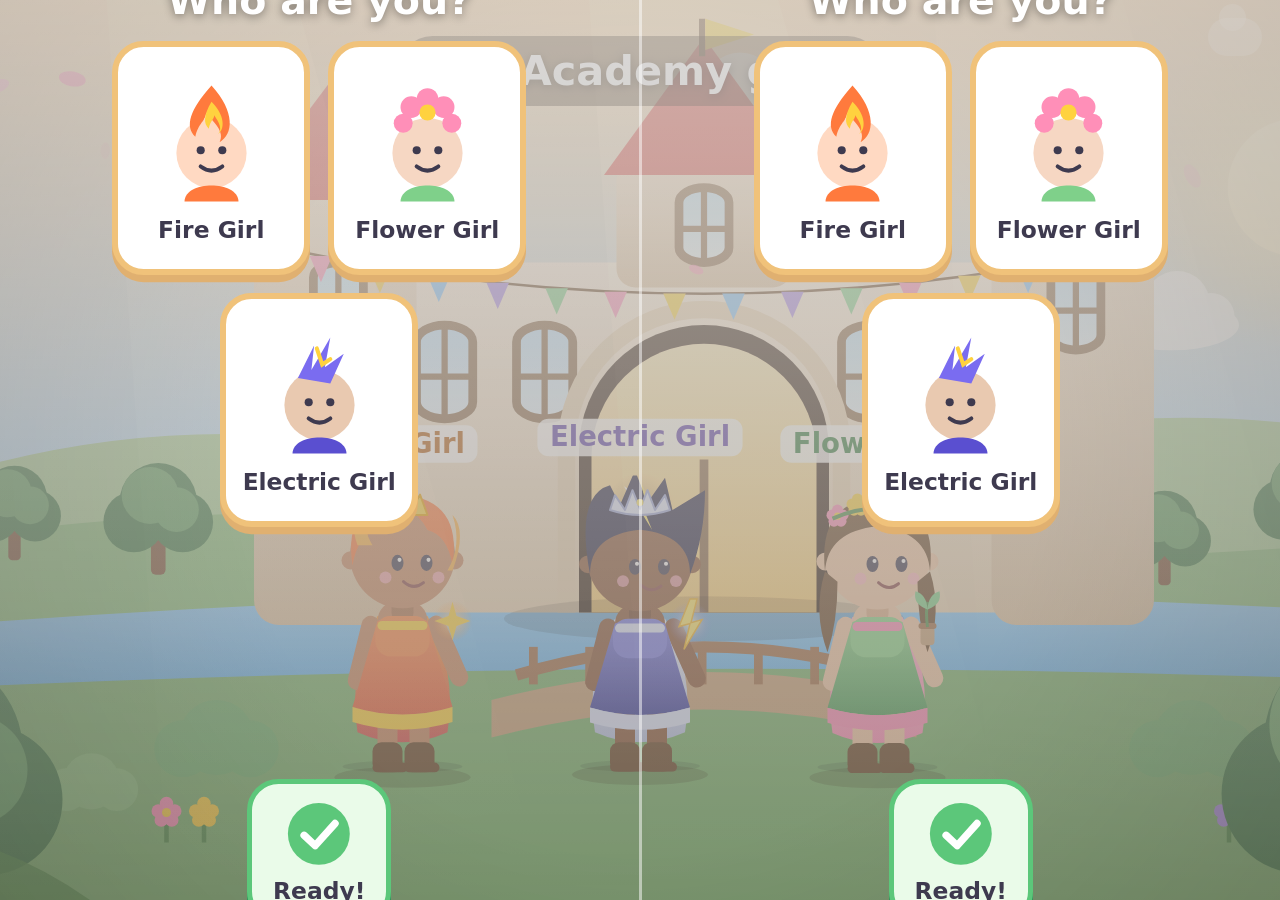
==== commit 314d0cdb: "Split styles.css into per-area files (HUD, dialogue, challenge, menu), a pure move No rule changed. " ====
--- a/index.html
+++ b/index.html
@@ -12,6 +12,10 @@
 <link rel="manifest" href="manifest.webmanifest">
 <link rel="icon" type="image/svg+xml" href="icons/icon.svg">
 <link rel="stylesheet" href="styles.css?v=1">
+<link rel="stylesheet" href="styles-hud.css?v=1">
+<link rel="stylesheet" href="styles-dialogue.css?v=1">
+<link rel="stylesheet" href="styles-challenge.css?v=1">
+<link rel="stylesheet" href="styles-menu.css?v=1">
 <link rel="stylesheet" href="styles-battle.css?v=1">
 <link rel="stylesheet" href="styles-numbers.css?v=1">
 <link rel="stylesheet" href="styles-shop.css?v=1">
--- a/styles.css
+++ b/styles.css
@@ -31,21 +31,6 @@
 /* ---------- the HTML layer ---------- */
 #ui { position: fixed; inset: 0; pointer-events: none; }
 #ui > * { pointer-events: auto; }
-
-#place {
-  position: absolute; left: 50%; top: 4vmin; transform: translate(-50%, -2vmin); pointer-events: none;
-  font-size: 4.6vmin; font-weight: 900; color: #fff; text-shadow: 0 2px 10px rgba(0,0,0,.45);
-  background: rgba(40,25,10,.45); padding: 1.2vmin 3.4vmin; border-radius: 4vmin; opacity: 0; transition: opacity .4s, transform .4s;
-}
-#place.show { opacity: 1; transform: translate(-50%, 0); }
-body[data-scene="title"] #place { opacity: 0; }
-
-/* the little cloud: offline / connecting / live. Never an error. */
-#cloud { position: absolute; right: 2vmin; top: 2vmin; width: 6vmin; height: 4.2vmin; border-radius: 3vmin; background: rgba(255,255,255,.35); opacity: .6; }
-#cloud::after { content: ''; position: absolute; left: 1.2vmin; top: -1.6vmin; width: 3vmin; height: 3vmin; border-radius: 50%; background: inherit; }
-#cloud[data-status="live"] { background: #9ad0ff; opacity: 1; }
-#cloud[data-status="connecting"] { animation: pulse 1.2s ease-in-out infinite; }
-@keyframes pulse { 50% { opacity: .25; } }
 
 /* ---------- title ---------- */
 #title {
@@ -181,137 +166,3 @@
 }
 .ornate { background: radial-gradient(ellipse at 30% 20%, #fff6e3, var(--parch) 60%, var(--parch-dark)); border: .5vmin solid var(--gold-dark); border-radius: 2.4vmin; box-shadow: var(--frame-shadow); color: var(--ink2); }
 
-/* ---------- HUD ---------- */
-#hud { position: absolute; inset: 0; pointer-events: none; }
-.hudcard { position: absolute; top: 2vmin; display: flex; gap: 1.4vmin; align-items: center; pointer-events: auto; padding: 1vmin 1.6vmin 1vmin 1vmin; }
-.hudcard.seat-left  { left: 2vmin; }
-.hudcard.seat-right { right: 2vmin; flex-direction: row-reverse; text-align: right; }
-.hudcard.seat-away  { left: 2vmin; }   /* the cousin's device shows one seat; her card sits left, clear of the grown-up corner */
-.hudcard { background: radial-gradient(ellipse at 30% 20%, #fff6e3, var(--parch) 60%, var(--parch-dark)); border: .4vmin solid var(--gold-dark); border-radius: 6vmin; box-shadow: var(--frame-shadow); color: var(--ink2); }
-.hudcard.away { opacity: .55; }
-.hudcard .portrait { position: relative; width: max(12vmin, 48px); height: max(12vmin, 48px); flex: none; }
-.hudcard .ring { position: absolute; inset: 0; transform: rotate(-90deg); }
-.hudcard .ring .track { fill: none; stroke: rgba(0,0,0,.12); stroke-width: 8; }
-.hudcard .ring .fill { fill: none; stroke: var(--gold); stroke-width: 8; stroke-linecap: round; transition: stroke-dasharray .6s; }
-.hudcard .face { position: absolute; inset: 1.4vmin; border-radius: 50%; overflow: hidden; background: #fff; border: .4vmin solid #fff; }
-.hudcard .face svg, .hudcard .face img { width: 100%; height: 100%; object-fit: cover; }
-.hudcard .level { position: absolute; right: -.6vmin; bottom: -.6vmin; width: 4.6vmin; height: 4.6vmin; border-radius: 50%; background: var(--gold); border: .4vmin solid #fff; color: #fff; font-weight: 900; font-size: 2.6vmin; display: flex; align-items: center; justify-content: center; box-shadow: 0 .3vmin 1vmin rgba(0,0,0,.3); }
-.hudcard.seat-left .level { right: auto; left: -.6vmin; }
-.hudcard .name { font-weight: 900; font-size: 3vmin; line-height: 1.1; max-width: 34vmin; overflow: hidden; text-overflow: ellipsis; white-space: nowrap; }
-.hudcard.seat-left .name { color: var(--L-dark); } .hudcard.seat-right .name { color: var(--R-dark); } .hudcard.seat-away .name { color: var(--A-dark); }
-.hudcard .counters { display: flex; gap: 1.4vmin; margin: .4vmin 0; font-weight: 900; font-size: 2.4vmin; }
-.hudcard.seat-right .counters { justify-content: flex-end; }
-.hudcard .c { display: inline-flex; align-items: center; gap: .4vmin; } .hudcard .c svg { width: 3vmin; height: 3vmin; }
-.hudcard .ember { display: flex; align-items: center; gap: .6vmin; font-weight: 900; font-size: 2.2vmin; }
-.hudcard.seat-right .ember { flex-direction: row-reverse; }
-.hudcard .ember svg { width: 3vmin; height: 3vmin; }
-.hudcard .ember .bar, .ember-row .bar { width: 14vmin; height: 1.6vmin; border-radius: 1vmin; background: rgba(0,0,0,.15); overflow: hidden; }
-.hudcard .ember .in, .ember-row .in { height: 100%; background: linear-gradient(90deg, #ff7a3d, #ffd23f); border-radius: 1vmin; transition: width .5s; }
-.hudcard .objective { font-size: max(2vmin, 12px); opacity: .75; max-width: 34vmin; }
-body[data-scene="title"] #hud, body[data-scene="pick"] #hud, body[data-scene="intro"] #hud, body[data-scene="parent"] #hud { display: none; }
-
-/* ---------- dialogue ---------- */
-#dialogue { position: fixed; inset: 0; z-index: 10; display: none; pointer-events: none; }
-#dialogue.show { display: block; pointer-events: auto; }   /* a transparent backdrop: nothing under it takes taps */
-/* While any overlay layer is open (body[data-layer] is its name), the HUD portrait and the Join / Bye buttons are off. */
-body:not([data-layer=""]) .hudcard, body:not([data-layer=""]) #seats .seatbtn { pointer-events: none; }
-.dlg { position: absolute; left: 50%; bottom: 3vmin; transform: translateX(-50%); width: min(92vw, 1400px); display: flex; gap: 2vmin; align-items: flex-end; pointer-events: auto; animation: rise .25s ease-out; }
-@keyframes rise { from { transform: translate(-50%, 4vmin); opacity: 0; } }
-.dlg .portrait { width: 22vmin; height: 22vmin; flex: none; border-radius: 3vmin; overflow: hidden; background: radial-gradient(#fff6e3, var(--parch-dark)); border: .5vmin solid var(--gold-dark); box-shadow: var(--frame-shadow); }
-.dlg .portrait svg, .dlg .portrait img { width: 100%; height: 100%; object-fit: cover; object-position: top; }
-.dlg .body { flex: 1; position: relative; padding: 4vmin 4vmin 3vmin; min-height: 20vmin; background: radial-gradient(ellipse at 30% 20%, #fff6e3, var(--parch) 60%, var(--parch-dark)); border: .5vmin solid var(--gold-dark); border-radius: 2.4vmin; box-shadow: var(--frame-shadow); color: var(--ink2); }
-.dlg .plate { position: absolute; left: 3vmin; top: -2.6vmin; max-width: calc(100% - 8vmin); overflow: hidden; text-overflow: ellipsis; white-space: nowrap; background: linear-gradient(#ffe39a, var(--gold)); border: .4vmin solid var(--gold-dark); border-radius: 2vmin; padding: .4vmin 2.4vmin; font-weight: 900; font-size: 2.8vmin; color: #fff; text-shadow: 0 1px 2px rgba(0,0,0,.4); box-shadow: 0 .4vmin 1vmin rgba(0,0,0,.25); }
-.dlg .text { font-size: 4vmin; line-height: 1.4; min-height: 5.6vmin; }
-.dlg .text .w { display: inline-flex; align-items: center; min-height: var(--tap); padding: 0 .3vmin; border-radius: 1vmin; } .dlg .text .w.said { background: #ffe9a8; }
-.dlg .next { position: absolute; right: 2vmin; bottom: 1.4vmin; width: max(5vmin, var(--tap)); height: max(5vmin, var(--tap)); animation: breathe 1.4s ease-in-out infinite; }
-.dlg .choices { display: none; flex-direction: column; gap: 1.2vmin; margin-top: 2vmin; }
-.dlg .choices.show { display: flex; }
-.dlg .choice { display: flex; align-items: center; gap: 1.4vmin; padding: 1.4vmin 2vmin; border-radius: 2vmin; background: #fff8ea; border: .4vmin solid var(--gold); font-weight: 900; font-size: 3.2vmin; min-height: max(calc(var(--btn) * .6), 56px); }
-.dlg .choice .n { width: 4.4vmin; height: 4.4vmin; border-radius: 50%; background: var(--gold); color: #fff; display: inline-flex; align-items: center; justify-content: center; font-size: 2.6vmin; }
-.dlg .choice .icon { width: 4.4vmin; height: 4.4vmin; } .dlg .choice .icon svg { width: 100%; height: 100%; }
-.dlg .choice:active, .dlg .choice.picked { background: #ffe9a8; transform: translateX(.6vmin); }
-.dlg.seat-left .body { border-color: var(--L-dark); } .dlg.seat-right .body { border-color: var(--R-dark); }
-
-/* ---------- challenges ---------- */
-#challenge { position: fixed; inset: 0; z-index: 40; display: none; align-items: center; justify-content: center; background: rgba(30,18,6,.45); }
-#challenge.show { display: flex; }
-.ch-card { width: min(90vw, 1200px); padding: 3vmin 4vmin 4vmin; background: radial-gradient(ellipse at 30% 20%, #fff6e3, var(--parch) 60%, var(--parch-dark)); border: .5vmin solid var(--gold-dark); border-radius: 3vmin; box-shadow: var(--frame-shadow); color: var(--ink2); text-align: center; animation: pop .25s ease-out; }
-#challenge.seat-left .ch-card { border-color: var(--L-dark); } #challenge.seat-right .ch-card { border-color: var(--R-dark); }
-.ch-top { display: flex; align-items: center; gap: 2vmin; margin-bottom: 2.5vmin; }
-.ch-helper { width: 12vmin; height: 12vmin; flex: none; } .ch-helper svg { width: 100%; height: 100%; }
-.ch-say { flex: 1; font-size: 3.6vmin; font-weight: 900; text-align: left; }
-.ch-hear { width: var(--btn); height: var(--btn); min-width: var(--tap); min-height: var(--tap); flex: none; border-radius: 50%; background: #fff; border: .5vmin solid var(--gold); box-shadow: 0 .6vmin 0 var(--gold-dark); padding: 2.4vmin; }
-.ch-hear:active { transform: translateY(.4vmin); box-shadow: 0 .2vmin 0 var(--gold-dark); }
-.ch-options { display: flex; gap: 2.4vmin; justify-content: center; flex-wrap: wrap; }
-.ch-opt { min-width: 24vmin; height: var(--btn); min-height: var(--tap); padding: 0 3vmin; display: flex; align-items: center; justify-content: center; background: #fff; border: .6vmin solid var(--gold); border-radius: 3vmin; font-size: 6vmin; font-weight: 900; letter-spacing: .04em; box-shadow: 0 .8vmin 0 var(--gold-dark); }
-.ch-opt:active { transform: translateY(.5vmin); box-shadow: 0 .3vmin 0 var(--gold-dark); }
-.ch-opt.out { opacity: .3; transform: scale(.92); } .ch-opt.fade { opacity: .45; }
-.ch-opt.first-letter span::first-letter { color: #ff7a3d; text-decoration: underline; }
-.ch-opt.glow, .ch-tile.glow { box-shadow: 0 0 0 .8vmin rgba(255,210,63,.6), 0 0 4vmin #ffd23f; animation: breathe 1s infinite; }
-.ch-opt.right, .ch-slot.right { background: #eafbe9; border-color: #5cc77a; }
-.ch-slots { display: flex; gap: 1.4vmin; justify-content: center; margin-bottom: 3vmin; }
-.ch-slot { width: max(11vmin, 52px); height: max(12vmin, 52px); border-radius: 2vmin; background: rgba(255,255,255,.6); border: .5vmin dashed var(--gold); font-size: 6vmin; font-weight: 900; display: flex; align-items: center; justify-content: center; position: relative; }
-.ch-slot .ghost { position: absolute; opacity: 0; color: #c9b58a; } .ch-slot.peek .ghost { opacity: .5; }
-.ch-slot.filled { border-style: solid; background: #fff; }
-.ch-tiles { display: flex; gap: 1.6vmin; justify-content: center; flex-wrap: wrap; }
-.ch-tile { width: max(12vmin, 52px); height: max(12vmin, 52px); border-radius: 2.4vmin; background: #fff; border: .6vmin solid var(--gold); box-shadow: 0 .8vmin 0 var(--gold-dark); font-size: 6.4vmin; font-weight: 900; display: flex; align-items: center; justify-content: center; }
-.ch-tile.used { opacity: .2; pointer-events: none; } .ch-tile.hop { animation: hop .5s; }
-@keyframes hop { 30% { transform: translateY(-3vmin) rotate(-8deg); } 60% { transform: translateY(0) rotate(6deg); } }
-.ch-hint { margin-top: 2vmin; min-height: 4vmin; font-size: 3vmin; font-weight: 900; color: #b05a10; }
-
-/* ---------- the ornate menu ---------- */
-#menu { position: fixed; inset: 0; z-index: 20; display: none; align-items: center; justify-content: center; background: rgba(30,18,6,.5); }
-#menu.show { display: flex; }
-#menu .frame { width: min(94vw, 1500px); height: min(90vh, 900px); display: flex; flex-direction: column; background: radial-gradient(ellipse at 30% 20%, #fff6e3, var(--parch) 60%, var(--parch-dark)); border: .6vmin solid var(--gold-dark); border-radius: 3vmin; box-shadow: var(--frame-shadow); color: var(--ink2); overflow: hidden; animation: pop .25s ease-out; }
-#menu .tabs { display: flex; gap: 1vmin; padding: 1.6vmin 1.6vmin 0; border-bottom: .4vmin solid var(--gold); background: rgba(0,0,0,.04); }
-#menu .tab { flex: 1; display: flex; flex-direction: column; align-items: center; gap: .3vmin; padding: 1vmin 0 1.2vmin; border-radius: 2vmin 2vmin 0 0; font-weight: 900; font-size: 2.2vmin; min-height: max(calc(var(--btn) * .7), 48px); background: rgba(255,255,255,.35); border: .3vmin solid transparent; border-bottom: 0; }
-#menu .tab .icon { width: 5.5vmin; height: 5.5vmin; } #menu .tab .icon svg { width: 100%; height: 100%; }
-#menu .tab.on { background: #fff8ea; border-color: var(--gold); transform: translateY(.4vmin); }
-#menu .tab.close { flex: 0 0 max(12vmin, 48px); }
-#menu .page { flex: 1; overflow: auto; padding: 2vmin 3vmin 3vmin; overscroll-behavior: contain; touch-action: pan-y; }
-#menu .page-title { font-size: 3.2vmin; font-weight: 900; margin-bottom: 1.6vmin; color: var(--gold-dark); }
-.ember-row { display: flex; align-items: center; gap: 1.4vmin; font-weight: 900; font-size: 2.8vmin; margin-bottom: 2vmin; } .ember-row svg { width: 5vmin; height: 5vmin; } .ember-row .bar { width: 30vmin; height: 2.2vmin; } .ember-row small { font-weight: 600; opacity: .7; font-size: 2.2vmin; }
-.spells { display: grid; grid-template-columns: repeat(auto-fill, minmax(26vmin, 1fr)); gap: 2vmin; }
-.spell { background: #fff8ea; border: .5vmin solid var(--gold); border-radius: 2.4vmin; padding: 1.6vmin; text-align: center; box-shadow: 0 .6vmin 0 var(--gold-dark); min-height: var(--btn); }
-.spell:active { transform: translateY(.4vmin); box-shadow: 0 .2vmin 0 var(--gold-dark); }
-.spell .art { width: 10vmin; height: 10vmin; margin: 0 auto; } .spell .art svg { width: 100%; height: 100%; }
-.spell .word { font-weight: 900; font-size: 3.4vmin; } .spell .cost { display: inline-flex; align-items: center; gap: .4vmin; font-weight: 900; font-size: 2.4vmin; } .spell .cost svg { width: 3vmin; height: 3vmin; }
-.spell .does { font-size: 2.1vmin; opacity: .75; margin-top: .6vmin; }
-.spell.locked { opacity: .45; filter: grayscale(.7); } .spell.poor .cost { color: #c23b3b; }
-.together { margin-top: 2.4vmin; padding-top: 1.6vmin; border-top: .3vmin dashed var(--gold); } .t-title { font-weight: 900; font-size: 2.6vmin; margin-bottom: .8vmin; } .t-spell { font-size: 2.4vmin; padding: .4vmin 0; } .t-spell.locked { opacity: .5; }
-#menu .grid { display: grid; grid-template-columns: repeat(auto-fill, minmax(16vmin, 1fr)); gap: 1.6vmin; }
-#menu .cell { position: relative; background: #fff8ea; border: .4vmin solid var(--gold); border-radius: 2vmin; padding: 1vmin; text-align: center; min-height: var(--btn); }   /* --btn already has its floor */
-#menu .cell .art { width: 8vmin; height: 8vmin; margin: 0 auto; } #menu .cell .art svg { width: 100%; height: 100%; }
-#menu .cell .word { font-weight: 900; font-size: 2vmin; } #menu .cell .n { position: absolute; right: .8vmin; top: .6vmin; font-weight: 900; font-size: 2.2vmin; color: var(--gold-dark); }
-#menu .cell.rarity-rare { border-color: #4a9be0; box-shadow: 0 0 2vmin #7fc4ff; } #menu .cell.rarity-legendary { border-color: #f0b429; box-shadow: 0 0 3vmin #ffd23f; }
-#menu .cell.worn::after { content: '✓'; position: absolute; left: .8vmin; top: .4vmin; color: #2f8a4f; font-weight: 900; font-size: 2.6vmin; }
-#menu .cell.silhouette .art { filter: brightness(0) opacity(.25); }
-#menu .empty { font-size: 3vmin; opacity: .7; padding: 4vmin; text-align: center; }
-.journal .j-section { margin-bottom: 2vmin; } .j-title { font-weight: 900; font-size: 2.8vmin; color: var(--gold-dark); } .j-line { font-size: 2.6vmin; padding: .4vmin 0 .4vmin 2vmin; border-left: .4vmin solid var(--gold); margin: .4vmin 0; } .j-line.done { opacity: .6; text-decoration: line-through; } .j-line small { opacity: .7; }
-.map { display: grid; grid-template-columns: repeat(auto-fill, minmax(18vmin, 1fr)); gap: 1.6vmin; } .place { text-align: center; padding: 1.4vmin; border-radius: 2vmin; background: #fff8ea; border: .4vmin solid var(--gold); min-height: max(calc(var(--btn) * .8), 48px); } .place.fog { background: #ddd4c2; opacity: .6; } .place.here { box-shadow: 0 0 0 .6vmin #5cc77a; } .place .dot { width: 3vmin; height: 3vmin; border-radius: 50%; background: var(--gold); margin: 0 auto .8vmin; } .place.fog .dot { background: #999; } .place .word { font-weight: 900; font-size: 2.2vmin; }
-#menu .note { display: block; margin-top: 1.6vmin; opacity: .7; font-size: 2.2vmin; }
-.friends { display: grid; grid-template-columns: repeat(auto-fill, minmax(18vmin, 1fr)); gap: 1.6vmin; } .friend { text-align: center; background: #fff8ea; border: .4vmin solid var(--gold); border-radius: 2vmin; padding: 1vmin; } .friend .art { width: 10vmin; height: 12vmin; margin: 0 auto; } .friend .art img, .friend .art svg { width: 100%; height: 100%; object-fit: contain; } .friend.unmet .art { filter: brightness(0) opacity(.2); } .friend .word { font-weight: 900; font-size: 2.2vmin; } .friend .lv { color: #ff6f9c; font-size: 2.4vmin; letter-spacing: .1em; }
-
-/* ---------- class: challenges side by side, and the target range ---------- */
-#challenge.split { align-items: flex-start; padding-top: 16vmin; gap: 2vmin; }
-#challenge.split .ch-card { width: 47vw; padding: 2vmin 2.4vmin 3vmin; }
-#challenge.split .ch-opt { min-width: 16vmin; font-size: 4.6vmin; }
-#challenge.split .ch-tile, #challenge.split .ch-slot { width: max(9vmin, 52px); height: max(10vmin, 52px); font-size: 5vmin; }
-#challenge.split .ch-hear { width: max(11vmin, 48px); height: max(11vmin, 48px); padding: 1.6vmin; }
-#challenge.split .ch-say { font-size: 2.8vmin; }
-.ch-big { font-size: 9vmin; font-weight: 900; letter-spacing: .06em; margin: 1vmin 0 2vmin; }
-.ch-opt.grown { font-size: 3vmin; background: #eafbe9; border-color: #5cc77a; }
-#range { position: fixed; left: 0; right: 0; top: 2vmin; display: none; justify-content: space-between; padding: 0 3vmin; pointer-events: none; z-index: 5; }
-#range.show { display: flex; }
-.range-row { display: flex; gap: 1vmin; }
-.range-row.seat-right { margin-left: auto; }
-.target { width: 8vmin; height: 8vmin; opacity: .45; filter: grayscale(.8); transition: all .4s; }
-.target svg { width: 100%; height: 100%; }
-.target.lit { opacity: 1; filter: none; transform: scale(1.15); }
-.target.lit.bright { filter: drop-shadow(0 0 1.6vmin #ffd23f); }
-body[data-layer="challenge"] #hud { opacity: .35; }
-/* ---------- collection book ---------- */
-.coll-top { font-weight: 900; font-size: 2.8vmin; margin-bottom: 1vmin; }
-.sets { display: flex; gap: 1.4vmin; flex-wrap: wrap; margin-bottom: 1.6vmin; }
-.set { display: inline-flex; align-items: center; gap: .6vmin; padding: .6vmin 1.4vmin; border-radius: 2vmin; background: #fff8ea; border: .3vmin solid var(--gold); font-size: 2.2vmin; opacity: .7; }
-.set.done { opacity: 1; box-shadow: 0 0 1.5vmin #ffd23f; } .set .icon { width: 3.4vmin; height: 3.4vmin; } .set .icon svg { width: 100%; height: 100%; }
--- a/styles-hud.css
+++ b/styles-hud.css
@@ -0,0 +1,57 @@
+/* =====================================================================
+   EMBER BLOOM: the HUD, the place banner, the little cloud and the class target range (js/hud.js, js/ui.js)
+   Tokens, the type scale and the button family live in styles.css.
+   ===================================================================== */
+#place {
+  position: absolute; left: 50%; top: 4vmin; transform: translate(-50%, -2vmin); pointer-events: none;
+  font-size: 4.6vmin; font-weight: 900; color: #fff; text-shadow: 0 2px 10px rgba(0,0,0,.45);
+  background: rgba(40,25,10,.45); padding: 1.2vmin 3.4vmin; border-radius: 4vmin; opacity: 0; transition: opacity .4s, transform .4s;
+}
+#place.show { opacity: 1; transform: translate(-50%, 0); }
+body[data-scene="title"] #place { opacity: 0; }
+
+/* the little cloud: offline / connecting / live. Never an error. */
+#cloud { position: absolute; right: 2vmin; top: 2vmin; width: 6vmin; height: 4.2vmin; border-radius: 3vmin; background: rgba(255,255,255,.35); opacity: .6; }
+#cloud::after { content: ''; position: absolute; left: 1.2vmin; top: -1.6vmin; width: 3vmin; height: 3vmin; border-radius: 50%; background: inherit; }
+#cloud[data-status="live"] { background: #9ad0ff; opacity: 1; }
+#cloud[data-status="connecting"] { animation: pulse 1.2s ease-in-out infinite; }
+@keyframes pulse { 50% { opacity: .25; } }
+
+/* ---------- HUD ---------- */
+#hud { position: absolute; inset: 0; pointer-events: none; }
+.hudcard { position: absolute; top: 2vmin; display: flex; gap: 1.4vmin; align-items: center; pointer-events: auto; padding: 1vmin 1.6vmin 1vmin 1vmin; }
+.hudcard.seat-left  { left: 2vmin; }
+.hudcard.seat-right { right: 2vmin; flex-direction: row-reverse; text-align: right; }
+.hudcard.seat-away  { left: 2vmin; }   /* the cousin's device shows one seat; her card sits left, clear of the grown-up corner */
+.hudcard { background: radial-gradient(ellipse at 30% 20%, #fff6e3, var(--parch) 60%, var(--parch-dark)); border: .4vmin solid var(--gold-dark); border-radius: 6vmin; box-shadow: var(--frame-shadow); color: var(--ink2); }
+.hudcard.away { opacity: .55; }
+.hudcard .portrait { position: relative; width: max(12vmin, 48px); height: max(12vmin, 48px); flex: none; }
+.hudcard .ring { position: absolute; inset: 0; transform: rotate(-90deg); }
+.hudcard .ring .track { fill: none; stroke: rgba(0,0,0,.12); stroke-width: 8; }
+.hudcard .ring .fill { fill: none; stroke: var(--gold); stroke-width: 8; stroke-linecap: round; transition: stroke-dasharray .6s; }
+.hudcard .face { position: absolute; inset: 1.4vmin; border-radius: 50%; overflow: hidden; background: #fff; border: .4vmin solid #fff; }
+.hudcard .face svg, .hudcard .face img { width: 100%; height: 100%; object-fit: cover; }
+.hudcard .level { position: absolute; right: -.6vmin; bottom: -.6vmin; width: 4.6vmin; height: 4.6vmin; border-radius: 50%; background: var(--gold); border: .4vmin solid #fff; color: #fff; font-weight: 900; font-size: 2.6vmin; display: flex; align-items: center; justify-content: center; box-shadow: 0 .3vmin 1vmin rgba(0,0,0,.3); }
+.hudcard.seat-left .level { right: auto; left: -.6vmin; }
+.hudcard .name { font-weight: 900; font-size: 3vmin; line-height: 1.1; max-width: 34vmin; overflow: hidden; text-overflow: ellipsis; white-space: nowrap; }
+.hudcard.seat-left .name { color: var(--L-dark); } .hudcard.seat-right .name { color: var(--R-dark); } .hudcard.seat-away .name { color: var(--A-dark); }
+.hudcard .counters { display: flex; gap: 1.4vmin; margin: .4vmin 0; font-weight: 900; font-size: 2.4vmin; }
+.hudcard.seat-right .counters { justify-content: flex-end; }
+.hudcard .c { display: inline-flex; align-items: center; gap: .4vmin; } .hudcard .c svg { width: 3vmin; height: 3vmin; }
+.hudcard .ember { display: flex; align-items: center; gap: .6vmin; font-weight: 900; font-size: 2.2vmin; }
+.hudcard.seat-right .ember { flex-direction: row-reverse; }
+.hudcard .ember svg { width: 3vmin; height: 3vmin; }
+.hudcard .ember .bar, .ember-row .bar { width: 14vmin; height: 1.6vmin; border-radius: 1vmin; background: rgba(0,0,0,.15); overflow: hidden; }
+.hudcard .ember .in, .ember-row .in { height: 100%; background: linear-gradient(90deg, #ff7a3d, #ffd23f); border-radius: 1vmin; transition: width .5s; }
+.hudcard .objective { font-size: max(2vmin, 12px); opacity: .75; max-width: 34vmin; }
+body[data-scene="title"] #hud, body[data-scene="pick"] #hud, body[data-scene="intro"] #hud, body[data-scene="parent"] #hud { display: none; }
+
+#range { position: fixed; left: 0; right: 0; top: 2vmin; display: none; justify-content: space-between; padding: 0 3vmin; pointer-events: none; z-index: 5; }
+#range.show { display: flex; }
+.range-row { display: flex; gap: 1vmin; }
+.range-row.seat-right { margin-left: auto; }
+.target { width: 8vmin; height: 8vmin; opacity: .45; filter: grayscale(.8); transition: all .4s; }
+.target svg { width: 100%; height: 100%; }
+.target.lit { opacity: 1; filter: none; transform: scale(1.15); }
+.target.lit.bright { filter: drop-shadow(0 0 1.6vmin #ffd23f); }
+body[data-layer="challenge"] #hud { opacity: .35; }
--- a/styles-dialogue.css
+++ b/styles-dialogue.css
@@ -0,0 +1,25 @@
+/* =====================================================================
+   EMBER BLOOM: the dialogue box (js/dialogue.js)
+   Tokens, the type scale and the button family live in styles.css.
+   ===================================================================== */
+/* ---------- dialogue ---------- */
+#dialogue { position: fixed; inset: 0; z-index: 10; display: none; pointer-events: none; }
+#dialogue.show { display: block; pointer-events: auto; }   /* a transparent backdrop: nothing under it takes taps */
+/* While any overlay layer is open (body[data-layer] is its name), the HUD portrait and the Join / Bye buttons are off. */
+body:not([data-layer=""]) .hudcard, body:not([data-layer=""]) #seats .seatbtn { pointer-events: none; }
+.dlg { position: absolute; left: 50%; bottom: 3vmin; transform: translateX(-50%); width: min(92vw, 1400px); display: flex; gap: 2vmin; align-items: flex-end; pointer-events: auto; animation: rise .25s ease-out; }
+@keyframes rise { from { transform: translate(-50%, 4vmin); opacity: 0; } }
+.dlg .portrait { width: 22vmin; height: 22vmin; flex: none; border-radius: 3vmin; overflow: hidden; background: radial-gradient(#fff6e3, var(--parch-dark)); border: .5vmin solid var(--gold-dark); box-shadow: var(--frame-shadow); }
+.dlg .portrait svg, .dlg .portrait img { width: 100%; height: 100%; object-fit: cover; object-position: top; }
+.dlg .body { flex: 1; position: relative; padding: 4vmin 4vmin 3vmin; min-height: 20vmin; background: radial-gradient(ellipse at 30% 20%, #fff6e3, var(--parch) 60%, var(--parch-dark)); border: .5vmin solid var(--gold-dark); border-radius: 2.4vmin; box-shadow: var(--frame-shadow); color: var(--ink2); }
+.dlg .plate { position: absolute; left: 3vmin; top: -2.6vmin; max-width: calc(100% - 8vmin); overflow: hidden; text-overflow: ellipsis; white-space: nowrap; background: linear-gradient(#ffe39a, var(--gold)); border: .4vmin solid var(--gold-dark); border-radius: 2vmin; padding: .4vmin 2.4vmin; font-weight: 900; font-size: 2.8vmin; color: #fff; text-shadow: 0 1px 2px rgba(0,0,0,.4); box-shadow: 0 .4vmin 1vmin rgba(0,0,0,.25); }
+.dlg .text { font-size: 4vmin; line-height: 1.4; min-height: 5.6vmin; }
+.dlg .text .w { display: inline-flex; align-items: center; min-height: var(--tap); padding: 0 .3vmin; border-radius: 1vmin; } .dlg .text .w.said { background: #ffe9a8; }
+.dlg .next { position: absolute; right: 2vmin; bottom: 1.4vmin; width: max(5vmin, var(--tap)); height: max(5vmin, var(--tap)); animation: breathe 1.4s ease-in-out infinite; }
+.dlg .choices { display: none; flex-direction: column; gap: 1.2vmin; margin-top: 2vmin; }
+.dlg .choices.show { display: flex; }
+.dlg .choice { display: flex; align-items: center; gap: 1.4vmin; padding: 1.4vmin 2vmin; border-radius: 2vmin; background: #fff8ea; border: .4vmin solid var(--gold); font-weight: 900; font-size: 3.2vmin; min-height: max(calc(var(--btn) * .6), 56px); }
+.dlg .choice .n { width: 4.4vmin; height: 4.4vmin; border-radius: 50%; background: var(--gold); color: #fff; display: inline-flex; align-items: center; justify-content: center; font-size: 2.6vmin; }
+.dlg .choice .icon { width: 4.4vmin; height: 4.4vmin; } .dlg .choice .icon svg { width: 100%; height: 100%; }
+.dlg .choice:active, .dlg .choice.picked { background: #ffe9a8; transform: translateX(.6vmin); }
+.dlg.seat-left .body { border-color: var(--L-dark); } .dlg.seat-right .body { border-color: var(--R-dark); }
--- a/styles-challenge.css
+++ b/styles-challenge.css
@@ -0,0 +1,40 @@
+/* =====================================================================
+   EMBER BLOOM: challenge cards (js/challenge.js)
+   Tokens, the type scale and the button family live in styles.css.
+   ===================================================================== */
+/* ---------- challenges ---------- */
+#challenge { position: fixed; inset: 0; z-index: 40; display: none; align-items: center; justify-content: center; background: rgba(30,18,6,.45); }
+#challenge.show { display: flex; }
+.ch-card { width: min(90vw, 1200px); padding: 3vmin 4vmin 4vmin; background: radial-gradient(ellipse at 30% 20%, #fff6e3, var(--parch) 60%, var(--parch-dark)); border: .5vmin solid var(--gold-dark); border-radius: 3vmin; box-shadow: var(--frame-shadow); color: var(--ink2); text-align: center; animation: pop .25s ease-out; }
+#challenge.seat-left .ch-card { border-color: var(--L-dark); } #challenge.seat-right .ch-card { border-color: var(--R-dark); }
+.ch-top { display: flex; align-items: center; gap: 2vmin; margin-bottom: 2.5vmin; }
+.ch-helper { width: 12vmin; height: 12vmin; flex: none; } .ch-helper svg { width: 100%; height: 100%; }
+.ch-say { flex: 1; font-size: 3.6vmin; font-weight: 900; text-align: left; }
+.ch-hear { width: var(--btn); height: var(--btn); min-width: var(--tap); min-height: var(--tap); flex: none; border-radius: 50%; background: #fff; border: .5vmin solid var(--gold); box-shadow: 0 .6vmin 0 var(--gold-dark); padding: 2.4vmin; }
+.ch-hear:active { transform: translateY(.4vmin); box-shadow: 0 .2vmin 0 var(--gold-dark); }
+.ch-options { display: flex; gap: 2.4vmin; justify-content: center; flex-wrap: wrap; }
+.ch-opt { min-width: 24vmin; height: var(--btn); min-height: var(--tap); padding: 0 3vmin; display: flex; align-items: center; justify-content: center; background: #fff; border: .6vmin solid var(--gold); border-radius: 3vmin; font-size: 6vmin; font-weight: 900; letter-spacing: .04em; box-shadow: 0 .8vmin 0 var(--gold-dark); }
+.ch-opt:active { transform: translateY(.5vmin); box-shadow: 0 .3vmin 0 var(--gold-dark); }
+.ch-opt.out { opacity: .3; transform: scale(.92); } .ch-opt.fade { opacity: .45; }
+.ch-opt.first-letter span::first-letter { color: #ff7a3d; text-decoration: underline; }
+.ch-opt.glow, .ch-tile.glow { box-shadow: 0 0 0 .8vmin rgba(255,210,63,.6), 0 0 4vmin #ffd23f; animation: breathe 1s infinite; }
+.ch-opt.right, .ch-slot.right { background: #eafbe9; border-color: #5cc77a; }
+.ch-slots { display: flex; gap: 1.4vmin; justify-content: center; margin-bottom: 3vmin; }
+.ch-slot { width: max(11vmin, 52px); height: max(12vmin, 52px); border-radius: 2vmin; background: rgba(255,255,255,.6); border: .5vmin dashed var(--gold); font-size: 6vmin; font-weight: 900; display: flex; align-items: center; justify-content: center; position: relative; }
+.ch-slot .ghost { position: absolute; opacity: 0; color: #c9b58a; } .ch-slot.peek .ghost { opacity: .5; }
+.ch-slot.filled { border-style: solid; background: #fff; }
+.ch-tiles { display: flex; gap: 1.6vmin; justify-content: center; flex-wrap: wrap; }
+.ch-tile { width: max(12vmin, 52px); height: max(12vmin, 52px); border-radius: 2.4vmin; background: #fff; border: .6vmin solid var(--gold); box-shadow: 0 .8vmin 0 var(--gold-dark); font-size: 6.4vmin; font-weight: 900; display: flex; align-items: center; justify-content: center; }
+.ch-tile.used { opacity: .2; pointer-events: none; } .ch-tile.hop { animation: hop .5s; }
+@keyframes hop { 30% { transform: translateY(-3vmin) rotate(-8deg); } 60% { transform: translateY(0) rotate(6deg); } }
+.ch-hint { margin-top: 2vmin; min-height: 4vmin; font-size: 3vmin; font-weight: 900; color: #b05a10; }
+
+/* ---------- class: challenges side by side, and the target range ---------- */
+#challenge.split { align-items: flex-start; padding-top: 16vmin; gap: 2vmin; }
+#challenge.split .ch-card { width: 47vw; padding: 2vmin 2.4vmin 3vmin; }
+#challenge.split .ch-opt { min-width: 16vmin; font-size: 4.6vmin; }
+#challenge.split .ch-tile, #challenge.split .ch-slot { width: max(9vmin, 52px); height: max(10vmin, 52px); font-size: 5vmin; }
+#challenge.split .ch-hear { width: max(11vmin, 48px); height: max(11vmin, 48px); padding: 1.6vmin; }
+#challenge.split .ch-say { font-size: 2.8vmin; }
+.ch-big { font-size: 9vmin; font-weight: 900; letter-spacing: .06em; margin: 1vmin 0 2vmin; }
+.ch-opt.grown { font-size: 3vmin; background: #eafbe9; border-color: #5cc77a; }
--- a/styles-menu.css
+++ b/styles-menu.css
@@ -0,0 +1,41 @@
+/* =====================================================================
+   EMBER BLOOM: the ornate menu (js/menu.js)
+   Tokens, the type scale and the button family live in styles.css.
+   ===================================================================== */
+/* ---------- the ornate menu ---------- */
+#menu { position: fixed; inset: 0; z-index: 20; display: none; align-items: center; justify-content: center; background: rgba(30,18,6,.5); }
+#menu.show { display: flex; }
+#menu .frame { width: min(94vw, 1500px); height: min(90vh, 900px); display: flex; flex-direction: column; background: radial-gradient(ellipse at 30% 20%, #fff6e3, var(--parch) 60%, var(--parch-dark)); border: .6vmin solid var(--gold-dark); border-radius: 3vmin; box-shadow: var(--frame-shadow); color: var(--ink2); overflow: hidden; animation: pop .25s ease-out; }
+#menu .tabs { display: flex; gap: 1vmin; padding: 1.6vmin 1.6vmin 0; border-bottom: .4vmin solid var(--gold); background: rgba(0,0,0,.04); }
+#menu .tab { flex: 1; display: flex; flex-direction: column; align-items: center; gap: .3vmin; padding: 1vmin 0 1.2vmin; border-radius: 2vmin 2vmin 0 0; font-weight: 900; font-size: 2.2vmin; min-height: max(calc(var(--btn) * .7), 48px); background: rgba(255,255,255,.35); border: .3vmin solid transparent; border-bottom: 0; }
+#menu .tab .icon { width: 5.5vmin; height: 5.5vmin; } #menu .tab .icon svg { width: 100%; height: 100%; }
+#menu .tab.on { background: #fff8ea; border-color: var(--gold); transform: translateY(.4vmin); }
+#menu .tab.close { flex: 0 0 max(12vmin, 48px); }
+#menu .page { flex: 1; overflow: auto; padding: 2vmin 3vmin 3vmin; overscroll-behavior: contain; touch-action: pan-y; }
+#menu .page-title { font-size: 3.2vmin; font-weight: 900; margin-bottom: 1.6vmin; color: var(--gold-dark); }
+.ember-row { display: flex; align-items: center; gap: 1.4vmin; font-weight: 900; font-size: 2.8vmin; margin-bottom: 2vmin; } .ember-row svg { width: 5vmin; height: 5vmin; } .ember-row .bar { width: 30vmin; height: 2.2vmin; } .ember-row small { font-weight: 600; opacity: .7; font-size: 2.2vmin; }
+.spells { display: grid; grid-template-columns: repeat(auto-fill, minmax(26vmin, 1fr)); gap: 2vmin; }
+.spell { background: #fff8ea; border: .5vmin solid var(--gold); border-radius: 2.4vmin; padding: 1.6vmin; text-align: center; box-shadow: 0 .6vmin 0 var(--gold-dark); min-height: var(--btn); }
+.spell:active { transform: translateY(.4vmin); box-shadow: 0 .2vmin 0 var(--gold-dark); }
+.spell .art { width: 10vmin; height: 10vmin; margin: 0 auto; } .spell .art svg { width: 100%; height: 100%; }
+.spell .word { font-weight: 900; font-size: 3.4vmin; } .spell .cost { display: inline-flex; align-items: center; gap: .4vmin; font-weight: 900; font-size: 2.4vmin; } .spell .cost svg { width: 3vmin; height: 3vmin; }
+.spell .does { font-size: 2.1vmin; opacity: .75; margin-top: .6vmin; }
+.spell.locked { opacity: .45; filter: grayscale(.7); } .spell.poor .cost { color: #c23b3b; }
+.together { margin-top: 2.4vmin; padding-top: 1.6vmin; border-top: .3vmin dashed var(--gold); } .t-title { font-weight: 900; font-size: 2.6vmin; margin-bottom: .8vmin; } .t-spell { font-size: 2.4vmin; padding: .4vmin 0; } .t-spell.locked { opacity: .5; }
+#menu .grid { display: grid; grid-template-columns: repeat(auto-fill, minmax(16vmin, 1fr)); gap: 1.6vmin; }
+#menu .cell { position: relative; background: #fff8ea; border: .4vmin solid var(--gold); border-radius: 2vmin; padding: 1vmin; text-align: center; min-height: var(--btn); }   /* --btn already has its floor */
+#menu .cell .art { width: 8vmin; height: 8vmin; margin: 0 auto; } #menu .cell .art svg { width: 100%; height: 100%; }
+#menu .cell .word { font-weight: 900; font-size: 2vmin; } #menu .cell .n { position: absolute; right: .8vmin; top: .6vmin; font-weight: 900; font-size: 2.2vmin; color: var(--gold-dark); }
+#menu .cell.rarity-rare { border-color: #4a9be0; box-shadow: 0 0 2vmin #7fc4ff; } #menu .cell.rarity-legendary { border-color: #f0b429; box-shadow: 0 0 3vmin #ffd23f; }
+#menu .cell.worn::after { content: '✓'; position: absolute; left: .8vmin; top: .4vmin; color: #2f8a4f; font-weight: 900; font-size: 2.6vmin; }
+#menu .cell.silhouette .art { filter: brightness(0) opacity(.25); }
+#menu .empty { font-size: 3vmin; opacity: .7; padding: 4vmin; text-align: center; }
+.journal .j-section { margin-bottom: 2vmin; } .j-title { font-weight: 900; font-size: 2.8vmin; color: var(--gold-dark); } .j-line { font-size: 2.6vmin; padding: .4vmin 0 .4vmin 2vmin; border-left: .4vmin solid var(--gold); margin: .4vmin 0; } .j-line.done { opacity: .6; text-decoration: line-through; } .j-line small { opacity: .7; }
+.map { display: grid; grid-template-columns: repeat(auto-fill, minmax(18vmin, 1fr)); gap: 1.6vmin; } .place { text-align: center; padding: 1.4vmin; border-radius: 2vmin; background: #fff8ea; border: .4vmin solid var(--gold); min-height: max(calc(var(--btn) * .8), 48px); } .place.fog { background: #ddd4c2; opacity: .6; } .place.here { box-shadow: 0 0 0 .6vmin #5cc77a; } .place .dot { width: 3vmin; height: 3vmin; border-radius: 50%; background: var(--gold); margin: 0 auto .8vmin; } .place.fog .dot { background: #999; } .place .word { font-weight: 900; font-size: 2.2vmin; }
+#menu .note { display: block; margin-top: 1.6vmin; opacity: .7; font-size: 2.2vmin; }
+.friends { display: grid; grid-template-columns: repeat(auto-fill, minmax(18vmin, 1fr)); gap: 1.6vmin; } .friend { text-align: center; background: #fff8ea; border: .4vmin solid var(--gold); border-radius: 2vmin; padding: 1vmin; } .friend .art { width: 10vmin; height: 12vmin; margin: 0 auto; } .friend .art img, .friend .art svg { width: 100%; height: 100%; object-fit: contain; } .friend.unmet .art { filter: brightness(0) opacity(.2); } .friend .word { font-weight: 900; font-size: 2.2vmin; } .friend .lv { color: #ff6f9c; font-size: 2.4vmin; letter-spacing: .1em; }
+/* ---------- collection book ---------- */
+.coll-top { font-weight: 900; font-size: 2.8vmin; margin-bottom: 1vmin; }
+.sets { display: flex; gap: 1.4vmin; flex-wrap: wrap; margin-bottom: 1.6vmin; }
+.set { display: inline-flex; align-items: center; gap: .6vmin; padding: .6vmin 1.4vmin; border-radius: 2vmin; background: #fff8ea; border: .3vmin solid var(--gold); font-size: 2.2vmin; opacity: .7; }
+.set.done { opacity: 1; box-shadow: 0 0 1.5vmin #ffd23f; } .set .icon { width: 3.4vmin; height: 3.4vmin; } .set .icon svg { width: 100%; height: 100%; }
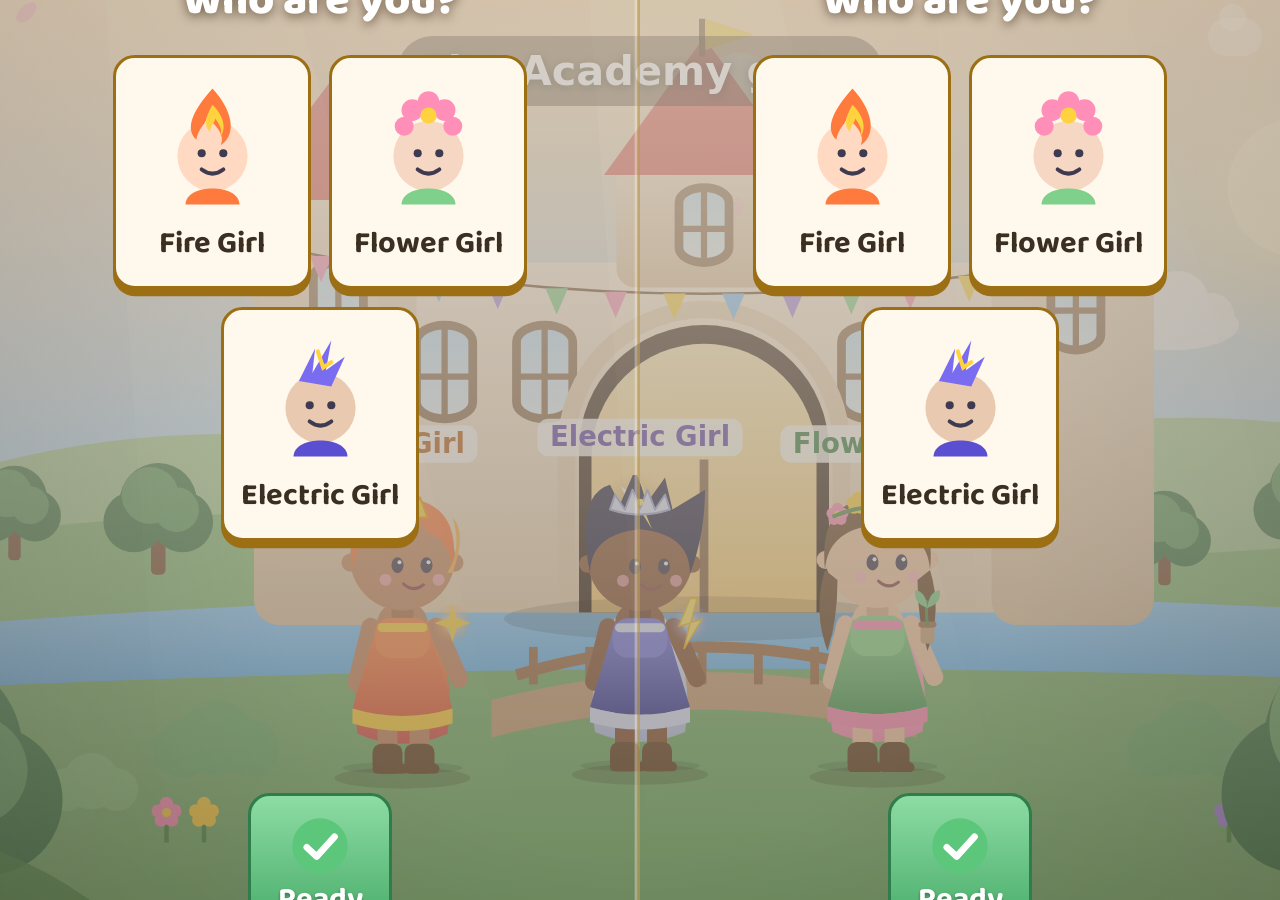
==== commit 1bc2ae53: "Phase C wave 1: the interface system - Baloo 2 loaded from the bundled font, for titles, buttons, na" ====
--- a/index.html
+++ b/index.html
@@ -25,6 +25,7 @@
 <link rel="stylesheet" href="styles-lair.css?v=1">
 <link rel="stylesheet" href="styles-cases.css?v=1">
 <link rel="stylesheet" href="styles-story.css?v=1">
+<link rel="stylesheet" href="styles-ceremony.css?v=1">
 </head>
 <body data-scene="boot">
 <!--
@@ -77,6 +78,7 @@
 <script src="data/lair.js"></script>
 <script src="data/shops.js"></script>
 <script src="data/crafting.js"></script>
+<script src="data/icons.js"></script>
 <script src="data/story.js"></script>
 <script src="data/starter-words.js"></script>
 <!-- the game -->
@@ -97,6 +99,7 @@
 <script src="js/hud.js"></script>
 <script src="js/menu.js"></script>
 <script src="js/map.js"></script>
+<script src="js/ceremony.js"></script>
 <script src="js/battle.js"></script>
 <script src="js/numbers.js"></script>
 <script src="js/shop.js"></script>
--- a/styles.css
+++ b/styles.css
@@ -1,36 +1,144 @@
 /* =====================================================================
-   EMBER BLOOM: how everything looks
+   EMBER BLOOM: how everything looks. THE SYSTEM lives here; each area has its own file
+   (styles-hud.css, styles-dialogue.css, styles-challenge.css, styles-menu.css, styles-battle.css, ...).
    ---------------------------------------------------------------------
-   The world is painted on a canvas (js/scene.js). This file styles what sits on top of it:
-   the title, the place name, speech bubbles, toasts, big buttons, the little cloud.
+   The world is painted on a canvas (js/scene.js). This file styles what sits on top of it.
    Rules every screen follows:
-     - big tap targets (nothing smaller than --btn)
+     - big tap targets (nothing smaller than --tap; most things --btn)
      - icons paired with words; every word tappable to hear it
      - no scrolling, no zooming, no text selection, no long-press menus
+     - sizes come from the six type tokens; colours from the palette tokens; no weight 900
+     - one button family (.btn + primary / confirm / quiet) and one Close control (.btn-close)
    The three seat colors (--L, --R, --A) are filled in by the game from data/world.js.
    Overlay order, low to high (explicit z-indexes, so a word card can never hide under a battle):
      #range 5 < #dialogue 10 < #menu, #shop, #lair, #cases, #crafting 20 < #storybook, #artclass 25 < #battle 30 < #challenge 40 < #title 50 < #parent 100
    ===================================================================== */
+
+/* Baloo 2 (SIL Open Font License, art/fonts/OFL.txt), bundled so it works offline. Variable weight 400 to 800. */
+@font-face { font-family: "Baloo 2"; font-style: normal; font-weight: 400 800; font-display: swap;
+  src: url(art/fonts/baloo2-latin-ext.woff2) format("woff2");
+  unicode-range: U+0100-02BA, U+02BD-02C5, U+02C7-02CC, U+02CE-02D7, U+02DD-02FF, U+0304, U+0308, U+0329, U+1D00-1DBF, U+1E00-1E9F, U+1EF2-1EFF, U+2020, U+20A0-20AB, U+20AD-20C4, U+2113, U+2C60-2C7F, U+A720-A7FF; }
+@font-face { font-family: "Baloo 2"; font-style: normal; font-weight: 400 800; font-display: swap;
+  src: url(art/fonts/baloo2-latin.woff2) format("woff2");
+  unicode-range: U+0000-00FF, U+0131, U+0152-0153, U+02BB-02BC, U+02C6, U+02DA, U+02DC, U+0304, U+0308, U+0329, U+2000-206F, U+20AC, U+2122, U+2191, U+2193, U+2212, U+2215, U+FEFF, U+FFFD; }
+
 :root {
   --L: #ffa14f; --L-light: #fff0e0; --L-dark: #b05a10;    /* left seat */
   --R: #7fd08a; --R-light: #e8f8ea; --R-dark: #2f7a3d;    /* right seat */
   --A: #a98be6; --A-light: #efe8ff; --A-dark: #5a3ea8;    /* the away seat (the cousin) */
   --btn: max(16vmin, 48px);     /* big tap targets: a sixth of the screen, never under 48 px (a phone) */
   --tap: 44px;                  /* the smallest anything tappable may be on any screen */
-  --ink: #3e3a4f;
-  --paper: #fff6ee;
-  --font: ui-rounded, "SF Pro Rounded", "Century Gothic", "Segoe UI", system-ui, sans-serif;
+
+  /* ---- type: two faces, six sizes, nothing else ---- */
+  --font-display: "Baloo 2", ui-rounded, "SF Pro Rounded", "Arial Rounded MT Bold", "Segoe UI", system-ui, sans-serif;
+  --font: ui-rounded, "SF Pro Rounded", "Segoe UI", system-ui, sans-serif;    /* body and small, at 600 */
+  --t-display: 9vmin;                    /* the title word, "your move" banner, big numbers */
+  --t-title:   max(5vmin, 22px);         /* page titles, trouble name, shop name */
+  --t-word:    max(6vmin, 26px);         /* challenge words and digits: the thing to read is the biggest thing */
+  --t-button:  max(3.4vmin, 16px);       /* every button and tab label */
+  --t-body:    max(3vmin, 16px);         /* dialogue, storybook, objective line, item names */
+  --t-small:   max(2.4vmin, 13px);       /* costs, counts, "for Flower Girl"; never below this */
+
+  /* ---- palette ---- */
+  --paper-0: #fff8ec; --paper-1: #f3e4c6; --paper-2: #e2cc9f;     /* cards, frames, dim parchment */
+  --ink: #3b2f22; --ink-soft: #7a6650;                             /* body, secondary; no pure grey text */
+  --gold: #d9a73a; --gold-deep: #9c6f14; --gold-glow: #ffe08a;     /* frames, selection, rewards */
+  --ok: #4caf6d; --ok-deep: #2f7d4a; --ok-soft: #e6f6e9;           /* "done" states only */
+  --hint: #e8812a;                                                 /* "try again" */
+  --fire: #ff8a3d; --flower: #52b86a; --electric: #8f6cf0;         /* the three princesses */
+  --light: #ffd23f; --earth: #a9783f; --water: #5cb8e6;            /* move elements beyond the three */
+  --rarity-common: var(--gold); --rarity-uncommon: #4caf6d; --rarity-rare: #4a8fe0; --rarity-magic: #9a6cf0; --rarity-legendary: #f0b429;
+  --dim: rgba(30,18,6,.6);                                         /* the world under a modal */
+
+  /* ---- shape, shadow, motion ---- */
+  --r: 2.4vmin;                                                    /* every frame and card; medallions are 50% */
+  --shadow-float: 0 1.2vmin 3vmin rgba(40,20,0,.35);                /* under every floating panel */
+  --press: .8vmin;                                                 /* a button's hard bottom shadow */
+  --dur-in: 180ms; --dur-out: 120ms; --dur-pop: 150ms; --dur-wobble: 300ms; --dur-fill: 400ms;
+  --ease-out: cubic-bezier(.2, .8, .3, 1);
+
+  /* ---- the painted frame sheet (art/ui/frame.png). Used only when listed in art/overrides.js. ---- */
+  --frame-slice: 22%;           /* how much of each edge of frame.png is border (tune once the painting lands) */
+  --frame-width: 3.2vmin;       /* how thick that border is drawn on screen */
+
+  /* older names, kept so every area file still works while it moves to the tokens above */
+  --paper: var(--paper-0); --parch: var(--paper-1); --parch-dark: var(--paper-2); --gold-dark: var(--gold-deep); --ink2: var(--ink);
+  --parchment: radial-gradient(ellipse at 30% 20%, #fffaf0, var(--paper-1) 60%, var(--paper-2));
+  --frame-shadow: var(--shadow-float), inset 0 0 0 .4vmin #fff6e0, inset 0 0 0 .9vmin var(--gold);
 }
 * { box-sizing: border-box; -webkit-user-select: none; user-select: none; -webkit-touch-callout: none; -webkit-tap-highlight-color: transparent; }
-html, body { margin: 0; height: 100%; overflow: hidden; overscroll-behavior: none; touch-action: none; background: #1a1410; color: var(--ink); font-family: var(--font); }
+html, body { margin: 0; height: 100%; overflow: hidden; overscroll-behavior: none; touch-action: none; background: #1a1410; color: var(--ink); font-family: var(--font); font-weight: 600; }
 body { position: fixed; inset: 0; }
 svg { display: block; }
+h1, h2, h3 { font-family: var(--font-display); font-weight: 800; }
 
 #world { position: fixed; inset: 0; display: block; }
 
 /* ---------- the HTML layer ---------- */
 #ui { position: fixed; inset: 0; pointer-events: none; }
 #ui > * { pointer-events: auto; }
+
+/* =====================================================================
+   THE FRAME: parchment, a gold-deep outer line, a cream inner line, one radius, a soft shadow.
+   Every floating panel uses it. With the painted frame sheet listed in art/overrides.js, the body gets
+   the class "has-ui-frame" and the same panels draw their edge from art/ui/frame.png instead.
+   ===================================================================== */
+.ornate { background: var(--parchment); border: .5vmin solid var(--gold-deep); border-radius: var(--r); box-shadow: var(--frame-shadow); color: var(--ink); }
+.has-ui-frame :is(.ornate, .hudcard, .dlg .body, #menu .frame, #menu .tabs, .shop-frame, .lair-frame, #cases .frame, #crafting .frame, .ch-card, #battle .moves, #battle .message, #title .card) {
+  border-style: solid; border-width: var(--frame-width); border-color: transparent;
+  border-image: url(art/ui/frame.png) var(--frame-slice) fill / var(--frame-width) / 0 round;
+  background: none; box-shadow: none; filter: drop-shadow(0 1vmin 1.6vmin rgba(40,20,0,.35));
+}
+.has-ui-parchment :is(.ornate, .hudcard, .dlg .body, #menu .frame, .shop-frame, .lair-frame, #cases .frame, .ch-card) { background-image: url(art/ui/parchment.png), var(--parchment); background-size: cover; }
+
+/* Every floating panel rises in; the world dims under it. */
+@keyframes rise-in { from { opacity: 0; transform: translateY(2vmin); } }
+@keyframes rise-in-x { from { opacity: 0; transform: translate(-50%, 2vmin); } }
+@keyframes pop { from { opacity: 0; } }
+@keyframes breathe { 50% { transform: scale(1.05); } }
+@keyframes pulse { 50% { opacity: .55; } }
+@keyframes shake { 25% { transform: translateX(-1vmin); } 75% { transform: translateX(1vmin); } }
+@keyframes wobble { 25% { transform: rotate(-3deg); } 50% { transform: rotate(3deg); } 75% { transform: rotate(-1.5deg); } }
+@keyframes pop-right { 50% { transform: scale(1.06); } }
+
+/* =====================================================================
+   ONE BUTTON FAMILY. Every button: same radius, same hard bottom shadow, same press.
+     .btn            parchment face (the default)
+     .btn.primary    gold face: the main thing to do on this screen
+     .btn.confirm    green face: only "I am done" (Ready, Done, Give back)
+     .btn.quiet      parchment outline, lighter: Bye for now, Cancel
+   Shapes: .btn.tile is the big square icon-over-word button (--btn); .btn.small is a compact row button.
+   ===================================================================== */
+.btn {
+  position: relative; display: inline-flex; align-items: center; justify-content: center; gap: 1vmin;
+  min-width: var(--tap); min-height: max(9vmin, var(--tap)); padding: 1vmin 3vmin;
+  border-radius: var(--r); border: .4vmin solid var(--gold-deep); background: var(--paper-0); color: var(--ink);
+  box-shadow: 0 var(--press) 0 var(--gold-deep);
+  font-family: var(--font-display); font-weight: 700; font-size: var(--t-button); line-height: 1.05; text-align: center;
+  cursor: pointer; transition: transform 80ms, box-shadow 80ms, filter 80ms;
+}
+.btn:active, .btn.pressed { transform: translateY(calc(var(--press) * .75)); box-shadow: 0 calc(var(--press) * .25) 0 var(--gold-deep); }
+.btn .icon { width: 1.5em; height: 1.5em; flex: none; } .btn .icon svg, .btn .icon img { width: 100%; height: 100%; object-fit: contain; }
+.btn .word { overflow: hidden; text-overflow: ellipsis; }
+.btn.primary { background: linear-gradient(#ffe9a6, var(--gold) 90%); color: #3a2506; }
+.btn.confirm { background: linear-gradient(#8ddca4, var(--ok) 90%); border-color: var(--ok-deep); box-shadow: 0 var(--press) 0 var(--ok-deep); color: #fff; text-shadow: 0 .2vmin .4vmin rgba(0,40,10,.45); }
+.btn.confirm:active, .btn.confirm.pressed { box-shadow: 0 calc(var(--press) * .25) 0 var(--ok-deep); }
+.btn.quiet { background: rgba(255,248,236,.88); border-color: var(--gold); box-shadow: 0 calc(var(--press) * .6) 0 rgba(156,111,20,.7); color: var(--ink); font-weight: 600; }
+.btn.tile { flex-direction: column; gap: .6vmin; width: var(--btn); height: var(--btn); padding: 1vmin; }
+.btn.tile .icon { width: 55%; height: 55%; }
+.btn.small { min-height: max(6.4vmin, var(--tap)); padding: .6vmin 2.4vmin; font-size: var(--t-small); --press: .6vmin; }
+.btn.disabled { filter: saturate(.35); opacity: .55; }
+
+/* ONE CLOSE CONTROL: a round gold button with the word under it, top-right of every panel, out of any tab row.
+   Built by uiCloseHtml() in js/ui.js; tests find it by [data-close]. Its panel needs position: relative. */
+.btn-close {
+  position: absolute; top: 1.4vmin; right: 1.6vmin; z-index: 3; display: flex; flex-direction: column; align-items: center; gap: .3vmin;
+  min-width: var(--tap); cursor: pointer; font-family: var(--font-display); font-weight: 700; font-size: var(--t-small); color: var(--ink); line-height: 1;
+}
+.btn-close .disc { width: max(8vmin, var(--tap)); height: max(8vmin, var(--tap)); border-radius: 50%; display: flex; align-items: center; justify-content: center;
+  background: radial-gradient(circle at 35% 30%, #fff0bf, var(--gold) 75%); border: .4vmin solid var(--gold-deep); box-shadow: 0 .6vmin 0 var(--gold-deep), var(--shadow-float); transition: transform 80ms, box-shadow 80ms; }
+.btn-close .disc svg { width: 50%; height: 50%; }
+.btn-close:active .disc { transform: translateY(.45vmin); box-shadow: 0 .15vmin 0 var(--gold-deep); }
 
 /* ---------- title ---------- */
 #title {
@@ -39,55 +147,44 @@
   opacity: 0; pointer-events: none; transition: opacity .5s;
 }
 #title.show { opacity: 1; pointer-events: auto; }
-#title .card {
-  text-align: center; background: rgba(255,250,240,.92); padding: 3.5vmin 6vmin 3vmin; border-radius: 5vmin;
-  box-shadow: 0 2vmin 6vmin rgba(0,0,0,.25); max-width: 80vw; border: .6vmin solid #f0c27a;
-}
-#title h1 { margin: 0 0 1vmin; font-size: 9vmin; line-height: 1; letter-spacing: .02em; color: #b05a10;
-  background: linear-gradient(90deg, #ff7a3d, #e0609c 50%, #5a3ea8); -webkit-background-clip: text; background-clip: text; color: transparent; }
-#title p { margin: 0; font-size: 3.2vmin; }
-#title .tap { margin-top: 2vmin; font-weight: 900; color: #2f7a3d; animation: pulse 1.6s ease-in-out infinite; }
+#title .card { text-align: center; padding: 3vmin 7vmin 3vmin; max-width: 80vw; background: var(--parchment); border: .5vmin solid var(--gold-deep); border-radius: var(--r); box-shadow: var(--frame-shadow); }
+#title h1 { margin: 0; font-size: var(--t-display); font-weight: 800; line-height: 1.05; letter-spacing: .01em; color: var(--L-dark);
+  text-shadow: 0 .3vmin 0 #fff3d6, 0 .6vmin 1.2vmin rgba(120,60,0,.25); }
+#title p { margin: .4vmin 0 0; font-size: var(--t-body); color: var(--ink-soft); }
+#title .tap { margin-top: 2.4vmin; font-family: var(--font-display); font-weight: 800; font-size: var(--t-button); color: var(--ink); animation: pulse 1.8s ease-in-out infinite; }
 
 /* ---------- speech bubbles: every word can be tapped to hear it ---------- */
 .bubble {
   position: absolute; left: 50%; bottom: 6vmin; transform: translateX(-50%); max-width: 72vw;
-  background: #fff; color: var(--ink); border-radius: 4vmin; padding: 2.6vmin 7vmin 2.6vmin 3.6vmin;
-  font-size: 4.2vmin; line-height: 1.35; box-shadow: 0 1vmin 4vmin rgba(0,0,0,.25); border: .6vmin solid #f0c27a;
-  animation: pop .25s ease-out;
-}
-.bubble.seat-left  { left: 4vmin; transform: none; max-width: 46vw; border-color: var(--L); }
-.bubble.seat-right { left: auto; right: 4vmin; transform: none; max-width: 46vw; border-color: var(--R); }
-.bubble.seat-away  { border-color: var(--A); }
-.bubble .who { font-size: 2.8vmin; font-weight: 900; opacity: .6; margin-bottom: .6vmin; }
+  background: var(--parchment); color: var(--ink); border-radius: var(--r); padding: 2.6vmin 9vmin 2.6vmin 3.6vmin;
+  font-size: var(--t-body); line-height: 1.4; box-shadow: var(--frame-shadow); border: .5vmin solid var(--gold-deep);
+  animation: pop var(--dur-in) ease-out;
+}
+.bubble.seat-left  { left: 4vmin; transform: none; max-width: 46vw; border-color: var(--L-dark); }
+.bubble.seat-right { left: auto; right: 4vmin; transform: none; max-width: 46vw; border-color: var(--R-dark); }
+.bubble.seat-away  { border-color: var(--A-dark); }
+.bubble .who { font-family: var(--font-display); font-size: var(--t-small); font-weight: 700; color: var(--ink-soft); margin-bottom: .6vmin; }
 .bubble .w { display: inline-flex; align-items: center; min-height: var(--tap); padding: 0 .3vmin; border-radius: 1vmin; }
-.bubble .w:active, .bubble .w.said { background: #fff0c2; }
-.bubble .close { position: absolute; right: 1.6vmin; top: 1.6vmin; width: max(4.4vmin, var(--tap)); height: max(4.4vmin, var(--tap)); border-radius: 50%; background: #f3e9db; }
-.bubble .close::before, .bubble .close::after { content: ''; position: absolute; left: 50%; top: 50%; width: 55%; height: .6vmin; background: #9b8a74; transform: translate(-50%, -50%) rotate(45deg); }
+.bubble .w:active, .bubble .w.said { background: var(--gold-glow); }
+.bubble .close { position: absolute; right: 1.6vmin; top: 1.6vmin; width: max(5vmin, var(--tap)); height: max(5vmin, var(--tap)); border-radius: 50%;
+  background: radial-gradient(circle at 35% 30%, #fff0bf, var(--gold) 75%); border: .3vmin solid var(--gold-deep); }
+.bubble .close::before, .bubble .close::after { content: ''; position: absolute; left: 50%; top: 50%; width: 50%; height: .6vmin; border-radius: .3vmin; background: var(--ink); transform: translate(-50%, -50%) rotate(45deg); }
 .bubble .close::after { transform: translate(-50%, -50%) rotate(-45deg); }
-@keyframes pop { from { opacity: 0; } }
+.bubble .btn.next { margin: 1.5vmin auto 0; display: flex; }
 
 /* ---------- toasts ---------- */
 .toast {
-  position: absolute; left: 50%; top: 12vmin; transform: translate(-50%, -2vmin); display: flex; align-items: center; gap: 1.5vmin;
-  background: #fff; border-radius: 3vmin; padding: 1.4vmin 3vmin; font-size: 3.6vmin; font-weight: 900; box-shadow: 0 1vmin 3vmin rgba(0,0,0,.2);
-  opacity: 0; transition: opacity .3s, transform .3s; pointer-events: none;
+  position: absolute; left: 50%; top: 14vmin; transform: translate(-50%, -2vmin); display: flex; align-items: center; gap: 1.5vmin;
+  background: var(--parchment); border: .4vmin solid var(--gold-deep); border-radius: var(--r); padding: 1.2vmin 3vmin;
+  font-family: var(--font-display); font-size: var(--t-button); font-weight: 700; box-shadow: var(--shadow-float);
+  opacity: 0; transition: opacity var(--dur-in), transform var(--dur-in) var(--ease-out); pointer-events: none;
 }
 .toast.show { opacity: 1; transform: translate(-50%, 0); }
 .toast .icon { width: 5vmin; height: 5vmin; }
 .toast .icon svg { width: 100%; height: 100%; }
 
-/* ---------- big buttons: icon + word ---------- */
-.bigbtn {
-  display: inline-flex; flex-direction: column; align-items: center; justify-content: center; gap: .6vmin;
-  width: var(--btn); height: var(--btn); border-radius: 3.5vmin; background: #fff; border: .6vmin solid #f0c27a;
-  box-shadow: 0 .8vmin 0 #e0b070; font-weight: 900; font-size: 2.6vmin;
-}
-.bigbtn:active { transform: translateY(.5vmin); box-shadow: 0 .3vmin 0 #e0b070; }
-.bigbtn .icon { width: 55%; height: 55%; }
-.bigbtn .icon svg { width: 100%; height: 100%; }
-
 @media (orientation: portrait) {
-  .bubble { max-width: 90vw; font-size: 5vmin; }
+  .bubble { max-width: 90vw; }
 }
 
 /* ---------- join / leave ---------- */
@@ -96,13 +193,11 @@
 .seatbtn.seat-left  { left: 4vmin; }
 .seatbtn.seat-right { right: 4vmin; }
 .seatbtn.seat-away  { left: 50%; transform: translateX(-50%); }
-.seatbtn.empty .bigbtn.join { width: calc(var(--btn) * 1.4); height: calc(var(--btn) * 1.4); font-size: 3.4vmin; animation: breathe 2s ease-in-out infinite; }
-.seatbtn.seat-left .bigbtn  { border-color: var(--L); box-shadow: 0 .8vmin 0 var(--L-dark); }
-.seatbtn.seat-right .bigbtn { border-color: var(--R); box-shadow: 0 .8vmin 0 var(--R-dark); }
-.seatbtn.seat-away .bigbtn  { border-color: var(--A); box-shadow: 0 .8vmin 0 var(--A-dark); }
-@keyframes breathe { 50% { transform: scale(1.05); } }
-.byebtn { display: inline-flex; align-items: center; min-height: max(calc(var(--btn) * .5), 48px); min-width: max(14vmin, 48px); background: rgba(255,255,255,.7); color: var(--ink); font-weight: 800; font-size: max(2.4vmin, 12px); padding: 1.4vmin 2.4vmin; border-radius: 3vmin; opacity: .75; }
-.byebtn:active { opacity: 1; }
+.seatbtn.empty .btn.join { width: calc(var(--btn) * 1.3); height: calc(var(--btn) * 1.3); animation: breathe 2.4s ease-in-out infinite; }
+.seatbtn.seat-left .btn.join  { border-color: var(--L-dark); box-shadow: 0 var(--press) 0 var(--L-dark); }
+.seatbtn.seat-right .btn.join { border-color: var(--R-dark); box-shadow: 0 var(--press) 0 var(--R-dark); }
+.seatbtn.seat-away .btn.join  { border-color: var(--A-dark); box-shadow: 0 var(--press) 0 var(--A-dark); }
+.seatbtn .btn.bye { opacity: .85; }
 
 /* the grown-up corner: an invisible hold target at the top centre (nothing tappable lives there, and it is
    where no child's palm rests; the top-left would sit on the left twin's portrait) */
@@ -112,57 +207,54 @@
 #pick { position: fixed; inset: 0; display: none; background: rgba(20,10,0,.35); }
 #pick.show { display: flex; }
 .pick-half { flex: 1; display: flex; flex-direction: column; align-items: center; justify-content: center; gap: 2vmin; padding: 3vmin; position: relative; }
-.pick-half.seat-left  { background: linear-gradient(180deg, rgba(255,255,255,.55), rgba(255,255,255,.2)); border-right: .4vmin solid rgba(255,255,255,.5); }
-.pick-half.seat-right { background: linear-gradient(180deg, rgba(255,255,255,.55), rgba(255,255,255,.2)); }
-.pick-title { font-size: 4.4vmin; font-weight: 900; color: #fff; text-shadow: 0 2px 10px rgba(0,0,0,.4); }
+.pick-half.seat-left  { background: linear-gradient(180deg, rgba(255,248,236,.5), rgba(255,248,236,.15)); box-shadow: inset -.3vmin 0 0 rgba(156,111,20,.45), inset -.6vmin 0 0 rgba(255,246,224,.35); }
+.pick-half.seat-right { background: linear-gradient(180deg, rgba(255,248,236,.5), rgba(255,248,236,.15)); }
+.pick-title { font-family: var(--font-display); font-size: var(--t-title); font-weight: 800; color: #fff; text-shadow: 0 .3vmin 1.2vmin rgba(40,20,0,.55); }
 .pick-row { display: flex; gap: 2vmin; flex-wrap: wrap; justify-content: center; }
 .pick-row.hidden { visibility: hidden; }
-.pick-card { width: max(22vmin, 96px); height: max(26vmin, 110px); background: #fff; border-radius: 3.5vmin; border: .7vmin solid #f0c27a; display: flex; flex-direction: column; align-items: center; justify-content: center; gap: 1vmin; box-shadow: 0 .8vmin 0 #e0b070; }
+.pick-card { width: max(22vmin, 96px); height: max(26vmin, 110px); background: var(--paper-0); border-radius: var(--r); border: .4vmin solid var(--gold-deep); display: flex; flex-direction: column; align-items: center; justify-content: center; gap: 1vmin; box-shadow: 0 var(--press) 0 var(--gold-deep); transition: transform var(--dur-pop); }
 .pick-card .art { width: 15vmin; height: 15vmin; } .pick-card .art svg { width: 100%; height: 100%; }
-.pick-card .word { font-weight: 900; font-size: 2.6vmin; }
-.pick-card.on { border-color: #5cc77a; box-shadow: 0 0 0 .8vmin rgba(92,199,122,.4), 0 .8vmin 0 #33935a; transform: translateY(-.6vmin); }
+.pick-card .word { font-family: var(--font-display); font-weight: 700; font-size: var(--t-button); }
+.pick-card.on { border-color: var(--gold-deep); background: #fff3cf; box-shadow: 0 0 0 .8vmin var(--gold-glow), 0 var(--press) 0 var(--gold-deep); transform: translateY(-.6vmin); }
 .pick-card.taken, .swatch.taken { opacity: .35; filter: grayscale(.6); }
 .pick-card.shake { animation: shake .4s; }
-@keyframes shake { 25% { transform: translateX(-1vmin); } 75% { transform: translateX(1vmin); } }
 .swatch { width: max(11vmin, 48px); height: max(11vmin, 48px); border-radius: 50%; background: var(--c); border: .7vmin solid #fff; box-shadow: 0 .5vmin 1.5vmin rgba(0,0,0,.25); display: flex; align-items: flex-end; justify-content: center; }
-.swatch span { font-size: 2vmin; font-weight: 900; color: #fff; text-shadow: 0 1px 4px rgba(0,0,0,.5); margin-bottom: .6vmin; }
-.swatch.on { border-color: #3e3a4f; transform: scale(1.12); }
-.pick-go .bigbtn.go { border-color: #5cc77a; box-shadow: 0 .8vmin 0 #33935a; background: #eafbe9; }
+.swatch span { font-size: var(--t-small); font-weight: 700; color: #fff; text-shadow: 0 1px 4px rgba(0,0,0,.5); margin-bottom: .6vmin; }
+.swatch.on { border-color: var(--ink); transform: scale(1.12); }
 .pick-half.done { justify-content: center; }
 .pick-done { width: 18vmin; height: 18vmin; } .pick-done svg { width: 100%; height: 100%; }
-.bubble .bigbtn.next { margin: 1.5vmin auto 0; display: flex; width: max(calc(var(--btn) * .8), 48px); height: max(calc(var(--btn) * .8), 48px); }
-
-/* ---------- the grown-up corner (parent screen) ---------- */
-#parent { position: fixed; inset: 0; z-index: 100; display: none; background: rgba(40,25,10,.6); overflow: hidden; }
+
+/* ---------- the grown-up corner (parent screen): plain and readable for a grown-up, but the game's own frame and buttons ---------- */
+#parent { position: fixed; inset: 0; z-index: 100; display: none; background: rgba(30,18,6,.82); overflow: hidden; }
 #parent.show { display: flex; align-items: flex-start; justify-content: center; padding: 3vmin; }
 #parent * { -webkit-user-select: text; user-select: text; }
-#parent .panel { background: var(--paper); border-radius: 3vmin; padding: 3vmin 4vmin; width: min(1100px, 100%); max-height: 100%; overflow: auto; overscroll-behavior: contain; touch-action: pan-y; font-size: 18px; line-height: 1.4; }
-#parent h2 { margin: 0 0 .5em; font-size: 26px; display: flex; align-items: center; justify-content: space-between; }
-#parent h3 { margin: 1em 0 .4em; font-size: 20px; } #parent h3 small { font-weight: 600; opacity: .6; font-size: 15px; }
-#parent .note { margin: 0 0 1em; color: #6f6880; }
+#parent .panel { background: var(--paper-0); border: .5vmin solid var(--gold-deep); border-radius: var(--r); box-shadow: var(--shadow-float); padding: 3vmin 4vmin; width: min(1100px, 100%); max-height: 100%; overflow: auto; overscroll-behavior: contain; touch-action: pan-y; font-size: 18px; line-height: 1.4; animation: rise-in var(--dur-in) var(--ease-out); }
+#parent h2 { margin: 0 0 .5em; font-size: 28px; display: flex; align-items: center; justify-content: space-between; gap: 1em; }
+#parent h3 { margin: 1em 0 .4em; font-size: 21px; } #parent h3 small { font-family: var(--font); font-weight: 600; color: var(--ink-soft); font-size: 15px; }
+#parent .note { margin: 0 0 1em; color: var(--ink-soft); }
 #parent .seats { display: flex; gap: 2vmin; flex-wrap: wrap; }
-#parent section.seat { flex: 1; min-width: 280px; padding: 1em; border-radius: 2vmin; background: #fff; border: 3px solid #eee; }
+#parent section.seat { flex: 1; min-width: 280px; padding: 1em; border-radius: var(--r); background: #fff; border: 3px solid var(--paper-2); }
 #parent section.seat.seat-left { border-color: var(--L); } #parent section.seat.seat-right { border-color: var(--R); } #parent section.seat.seat-away { border-color: var(--A); }
-#parent label { display: block; margin: .6em 0; font-weight: 700; } #parent label small { display: block; font-weight: 500; color: #6f6880; }
-#parent label.check { font-weight: 600; } #parent input[type=checkbox] { width: 22px; height: 22px; vertical-align: middle; }
-#parent input, #parent textarea, #parent select { font: inherit; width: 100%; padding: .5em .7em; border-radius: 12px; border: 2px solid #ddd; background: #fff; margin-top: .3em; }
+#parent label { display: block; margin: .6em 0; font-weight: 700; } #parent label small { display: block; font-weight: 500; color: var(--ink-soft); }
+#parent label.check { font-weight: 600; } #parent input[type=checkbox] { width: 22px; height: 22px; vertical-align: middle; accent-color: var(--gold-deep); }
+#parent input, #parent textarea, #parent select { font: inherit; width: 100%; padding: .5em .7em; border-radius: 12px; border: 2px solid var(--paper-2); background: #fff; margin-top: .3em; }
 #parent textarea { min-height: 120px; }
 #parent .row { display: flex; gap: .8em; align-items: center; flex-wrap: wrap; margin: .6em 0; }
-#parent code { font-size: 20px; letter-spacing: .08em; background: #fff; padding: .4em .8em; border-radius: 10px; border: 2px solid #ddd; }
-#parent .pbtn { display: inline-block; font-weight: 800; padding: .6em 1.2em; border-radius: 14px; background: #fff; border: 3px solid #e0b070; box-shadow: 0 4px 0 #e0b070; cursor: pointer; -webkit-user-select: none; user-select: none; }
-#parent .pbtn.go, #parent .pbtn.close { background: #5cc77a; color: #fff; border-color: #33935a; box-shadow: 0 4px 0 #33935a; }
-#parent .pbtn.small { padding: .4em .9em; font-size: 15px; }
-#parent .row.danger { margin-top: 1.5em; } #parent .row.danger .pbtn { border-color: #e08a8a; box-shadow: 0 4px 0 #c45f5f; }
-#parent .progress { margin-top: .5em; color: #6f6880; }
+#parent code { font-size: 20px; letter-spacing: .08em; background: #fff; padding: .4em .8em; border-radius: 10px; border: 2px solid var(--paper-2); }
+#parent .btn { -webkit-user-select: none; user-select: none; font-size: 18px; min-height: 48px; --press: 4px; }
+#parent .btn.small { font-size: 15px; min-height: 44px; }
+#parent .row.danger { margin-top: 1.5em; } #parent .row.danger .btn { border-color: #c45f5f; box-shadow: 0 var(--press) 0 #c45f5f; }
+#parent .progress { margin-top: .5em; color: var(--ink-soft); }
 #parent.pin .panel { width: 360px; text-align: center; margin-top: 10vh; }
 #parent input.shake { animation: shake .4s; border-color: #c23b3b; }
 
 /* =====================================================================
-   THE RPG INTERFACE: parchment and gold. Placeholder look until art/ui/frame.png arrives.
-   ===================================================================== */
-:root {
-  --parch: #f7ead2; --parch-dark: #e6d2ac; --gold: #d9a73a; --gold-dark: #9c6f14; --ink2: #4a3a2a;
-  --frame-shadow: 0 1.2vmin 4vmin rgba(40,20,0,.35), inset 0 0 0 .4vmin #fff6e0, inset 0 0 0 .9vmin var(--gold);
-}
-.ornate { background: radial-gradient(ellipse at 30% 20%, #fff6e3, var(--parch) 60%, var(--parch-dark)); border: .5vmin solid var(--gold-dark); border-radius: 2.4vmin; box-shadow: var(--frame-shadow); color: var(--ink2); }
-
+   REDUCED MOTION: the tablet's own setting, or html.reduce-motion (the tests, and later a grown-up switch).
+   Every duration becomes zero; nothing loops.
+   ===================================================================== */
+@media (prefers-reduced-motion: reduce) {
+  :root { --dur-in: 0ms; --dur-out: 0ms; --dur-pop: 0ms; --dur-wobble: 0ms; --dur-fill: 0ms; }
+  *, *::before, *::after { animation-duration: 0ms !important; animation-delay: 0ms !important; animation-iteration-count: 1 !important; transition-duration: 0ms !important; transition-delay: 0ms !important; }
+}
+html.reduce-motion { --dur-in: 0ms; --dur-out: 0ms; --dur-pop: 0ms; --dur-wobble: 0ms; --dur-fill: 0ms; }
+html.reduce-motion *, html.reduce-motion *::before, html.reduce-motion *::after { animation-duration: 0ms !important; animation-delay: 0ms !important; animation-iteration-count: 1 !important; transition-duration: 0ms !important; transition-delay: 0ms !important; }
--- a/styles-hud.css
+++ b/styles-hud.css
@@ -4,7 +4,7 @@
    ===================================================================== */
 #place {
   position: absolute; left: 50%; top: 4vmin; transform: translate(-50%, -2vmin); pointer-events: none;
-  font-size: 4.6vmin; font-weight: 900; color: #fff; text-shadow: 0 2px 10px rgba(0,0,0,.45);
+  font-size: 4.6vmin; font-weight: 800; color: #fff; text-shadow: 0 2px 10px rgba(0,0,0,.45);
   background: rgba(40,25,10,.45); padding: 1.2vmin 3.4vmin; border-radius: 4vmin; opacity: 0; transition: opacity .4s, transform .4s;
 }
 #place.show { opacity: 1; transform: translate(-50%, 0); }
@@ -23,7 +23,7 @@
 .hudcard.seat-left  { left: 2vmin; }
 .hudcard.seat-right { right: 2vmin; flex-direction: row-reverse; text-align: right; }
 .hudcard.seat-away  { left: 2vmin; }   /* the cousin's device shows one seat; her card sits left, clear of the grown-up corner */
-.hudcard { background: radial-gradient(ellipse at 30% 20%, #fff6e3, var(--parch) 60%, var(--parch-dark)); border: .4vmin solid var(--gold-dark); border-radius: 6vmin; box-shadow: var(--frame-shadow); color: var(--ink2); }
+.hudcard { background: var(--parchment); border: .4vmin solid var(--gold-dark); border-radius: 6vmin; box-shadow: var(--frame-shadow); color: var(--ink2); }
 .hudcard.away { opacity: .55; }
 .hudcard .portrait { position: relative; width: max(12vmin, 48px); height: max(12vmin, 48px); flex: none; }
 .hudcard .ring { position: absolute; inset: 0; transform: rotate(-90deg); }
@@ -31,14 +31,14 @@
 .hudcard .ring .fill { fill: none; stroke: var(--gold); stroke-width: 8; stroke-linecap: round; transition: stroke-dasharray .6s; }
 .hudcard .face { position: absolute; inset: 1.4vmin; border-radius: 50%; overflow: hidden; background: #fff; border: .4vmin solid #fff; }
 .hudcard .face svg, .hudcard .face img { width: 100%; height: 100%; object-fit: cover; }
-.hudcard .level { position: absolute; right: -.6vmin; bottom: -.6vmin; width: 4.6vmin; height: 4.6vmin; border-radius: 50%; background: var(--gold); border: .4vmin solid #fff; color: #fff; font-weight: 900; font-size: 2.6vmin; display: flex; align-items: center; justify-content: center; box-shadow: 0 .3vmin 1vmin rgba(0,0,0,.3); }
+.hudcard .level { position: absolute; right: -.6vmin; bottom: -.6vmin; width: 4.6vmin; height: 4.6vmin; border-radius: 50%; background: var(--gold); border: .4vmin solid #fff; color: #fff; font-weight: 800; font-size: 2.6vmin; display: flex; align-items: center; justify-content: center; box-shadow: 0 .3vmin 1vmin rgba(0,0,0,.3); }
 .hudcard.seat-left .level { right: auto; left: -.6vmin; }
-.hudcard .name { font-weight: 900; font-size: 3vmin; line-height: 1.1; max-width: 34vmin; overflow: hidden; text-overflow: ellipsis; white-space: nowrap; }
+.hudcard .name { font-weight: 800; font-size: 3vmin; line-height: 1.1; max-width: 34vmin; overflow: hidden; text-overflow: ellipsis; white-space: nowrap; }
 .hudcard.seat-left .name { color: var(--L-dark); } .hudcard.seat-right .name { color: var(--R-dark); } .hudcard.seat-away .name { color: var(--A-dark); }
-.hudcard .counters { display: flex; gap: 1.4vmin; margin: .4vmin 0; font-weight: 900; font-size: 2.4vmin; }
+.hudcard .counters { display: flex; gap: 1.4vmin; margin: .4vmin 0; font-weight: 800; font-size: 2.4vmin; }
 .hudcard.seat-right .counters { justify-content: flex-end; }
 .hudcard .c { display: inline-flex; align-items: center; gap: .4vmin; } .hudcard .c svg { width: 3vmin; height: 3vmin; }
-.hudcard .ember { display: flex; align-items: center; gap: .6vmin; font-weight: 900; font-size: 2.2vmin; }
+.hudcard .ember { display: flex; align-items: center; gap: .6vmin; font-weight: 800; font-size: 2.2vmin; }
 .hudcard.seat-right .ember { flex-direction: row-reverse; }
 .hudcard .ember svg { width: 3vmin; height: 3vmin; }
 .hudcard .ember .bar, .ember-row .bar { width: 14vmin; height: 1.6vmin; border-radius: 1vmin; background: rgba(0,0,0,.15); overflow: hidden; }
--- a/styles-dialogue.css
+++ b/styles-dialogue.css
@@ -7,19 +7,20 @@
 #dialogue.show { display: block; pointer-events: auto; }   /* a transparent backdrop: nothing under it takes taps */
 /* While any overlay layer is open (body[data-layer] is its name), the HUD portrait and the Join / Bye buttons are off. */
 body:not([data-layer=""]) .hudcard, body:not([data-layer=""]) #seats .seatbtn { pointer-events: none; }
-.dlg { position: absolute; left: 50%; bottom: 3vmin; transform: translateX(-50%); width: min(92vw, 1400px); display: flex; gap: 2vmin; align-items: flex-end; pointer-events: auto; animation: rise .25s ease-out; }
-@keyframes rise { from { transform: translate(-50%, 4vmin); opacity: 0; } }
-.dlg .portrait { width: 22vmin; height: 22vmin; flex: none; border-radius: 3vmin; overflow: hidden; background: radial-gradient(#fff6e3, var(--parch-dark)); border: .5vmin solid var(--gold-dark); box-shadow: var(--frame-shadow); }
+.dlg { position: absolute; left: 50%; bottom: 3vmin; transform: translateX(-50%); width: min(92vw, 1400px); display: flex; gap: 2vmin; align-items: flex-end; pointer-events: auto; animation: rise-in-x var(--dur-in) var(--ease-out); }
+/* one portrait shape everywhere: the gold-rimmed medallion, as on the HUD */
+.dlg .portrait { width: 22vmin; height: 22vmin; flex: none; border-radius: 50%; overflow: hidden; background: radial-gradient(#fffaf0, var(--paper-2)); border: .6vmin solid var(--gold-deep); box-shadow: var(--shadow-float), inset 0 0 0 .5vmin #fff6e0; }
 .dlg .portrait svg, .dlg .portrait img { width: 100%; height: 100%; object-fit: cover; object-position: top; }
-.dlg .body { flex: 1; position: relative; padding: 4vmin 4vmin 3vmin; min-height: 20vmin; background: radial-gradient(ellipse at 30% 20%, #fff6e3, var(--parch) 60%, var(--parch-dark)); border: .5vmin solid var(--gold-dark); border-radius: 2.4vmin; box-shadow: var(--frame-shadow); color: var(--ink2); }
-.dlg .plate { position: absolute; left: 3vmin; top: -2.6vmin; max-width: calc(100% - 8vmin); overflow: hidden; text-overflow: ellipsis; white-space: nowrap; background: linear-gradient(#ffe39a, var(--gold)); border: .4vmin solid var(--gold-dark); border-radius: 2vmin; padding: .4vmin 2.4vmin; font-weight: 900; font-size: 2.8vmin; color: #fff; text-shadow: 0 1px 2px rgba(0,0,0,.4); box-shadow: 0 .4vmin 1vmin rgba(0,0,0,.25); }
-.dlg .text { font-size: 4vmin; line-height: 1.4; min-height: 5.6vmin; }
-.dlg .text .w { display: inline-flex; align-items: center; min-height: var(--tap); padding: 0 .3vmin; border-radius: 1vmin; } .dlg .text .w.said { background: #ffe9a8; }
-.dlg .next { position: absolute; right: 2vmin; bottom: 1.4vmin; width: max(5vmin, var(--tap)); height: max(5vmin, var(--tap)); animation: breathe 1.4s ease-in-out infinite; }
+.dlg .body { flex: 1; position: relative; padding: 4vmin 4vmin 3vmin; min-height: 20vmin; background: var(--parchment); border: .5vmin solid var(--gold-dark); border-radius: var(--r); box-shadow: var(--frame-shadow); color: var(--ink); }
+.dlg .plate { position: absolute; left: 3vmin; top: -2.6vmin; max-width: calc(100% - 8vmin); overflow: hidden; text-overflow: ellipsis; white-space: nowrap; background: linear-gradient(#ffe39a, var(--gold)); border: .4vmin solid var(--gold-dark); border-radius: var(--r); padding: .2vmin 2.4vmin; font-family: var(--font-display); font-weight: 700; font-size: var(--t-button); color: #3a2506; box-shadow: 0 .4vmin 1vmin rgba(0,0,0,.25); }
+.dlg .text { font-size: var(--t-body); line-height: 1.5; min-height: 5.6vmin; }
+.dlg .text .w { display: inline-flex; align-items: center; min-height: var(--tap); padding: 0 .3vmin; border-radius: 1vmin; } .dlg .text .w.said { background: var(--gold-glow); }
+.dlg .next { position: absolute; right: 2vmin; bottom: 1.4vmin; width: max(5vmin, var(--tap)); height: max(5vmin, var(--tap)); animation: breathe 1.6s ease-in-out infinite; }
 .dlg .choices { display: none; flex-direction: column; gap: 1.2vmin; margin-top: 2vmin; }
 .dlg .choices.show { display: flex; }
-.dlg .choice { display: flex; align-items: center; gap: 1.4vmin; padding: 1.4vmin 2vmin; border-radius: 2vmin; background: #fff8ea; border: .4vmin solid var(--gold); font-weight: 900; font-size: 3.2vmin; min-height: max(calc(var(--btn) * .6), 56px); }
-.dlg .choice .n { width: 4.4vmin; height: 4.4vmin; border-radius: 50%; background: var(--gold); color: #fff; display: inline-flex; align-items: center; justify-content: center; font-size: 2.6vmin; }
+/* choices are buttons of the one family: parchment face, gold-deep edge, hard bottom shadow */
+.dlg .choice { display: flex; align-items: center; gap: 1.4vmin; padding: 1vmin 2vmin; border-radius: var(--r); background: var(--paper-0); border: .4vmin solid var(--gold-deep); box-shadow: 0 .6vmin 0 var(--gold-deep); font-family: var(--font-display); font-weight: 700; font-size: var(--t-button); min-height: max(calc(var(--btn) * .6), 56px); transition: transform 80ms, box-shadow 80ms; }
+.dlg .choice .n { width: 4.4vmin; height: 4.4vmin; border-radius: 50%; background: var(--gold); color: #3a2506; display: inline-flex; align-items: center; justify-content: center; font-size: var(--t-small); flex: none; }
 .dlg .choice .icon { width: 4.4vmin; height: 4.4vmin; } .dlg .choice .icon svg { width: 100%; height: 100%; }
-.dlg .choice:active, .dlg .choice.picked { background: #ffe9a8; transform: translateX(.6vmin); }
+.dlg .choice:active, .dlg .choice.picked { background: #fff3cf; transform: translateY(.45vmin); box-shadow: 0 .15vmin 0 var(--gold-deep); }
 .dlg.seat-left .body { border-color: var(--L-dark); } .dlg.seat-right .body { border-color: var(--R-dark); }
--- a/styles-challenge.css
+++ b/styles-challenge.css
@@ -3,31 +3,31 @@
    Tokens, the type scale and the button family live in styles.css.
    ===================================================================== */
 /* ---------- challenges ---------- */
-#challenge { position: fixed; inset: 0; z-index: 40; display: none; align-items: center; justify-content: center; background: rgba(30,18,6,.45); }
+#challenge { position: fixed; inset: 0; z-index: 40; display: none; align-items: center; justify-content: center; background: var(--dim); }
 #challenge.show { display: flex; }
-.ch-card { width: min(90vw, 1200px); padding: 3vmin 4vmin 4vmin; background: radial-gradient(ellipse at 30% 20%, #fff6e3, var(--parch) 60%, var(--parch-dark)); border: .5vmin solid var(--gold-dark); border-radius: 3vmin; box-shadow: var(--frame-shadow); color: var(--ink2); text-align: center; animation: pop .25s ease-out; }
+.ch-card { width: min(90vw, 1200px); padding: 3vmin 4vmin 4vmin; background: var(--parchment); border: .5vmin solid var(--gold-dark); border-radius: 3vmin; box-shadow: var(--frame-shadow); color: var(--ink2); text-align: center; animation: pop .25s ease-out; }
 #challenge.seat-left .ch-card { border-color: var(--L-dark); } #challenge.seat-right .ch-card { border-color: var(--R-dark); }
 .ch-top { display: flex; align-items: center; gap: 2vmin; margin-bottom: 2.5vmin; }
 .ch-helper { width: 12vmin; height: 12vmin; flex: none; } .ch-helper svg { width: 100%; height: 100%; }
-.ch-say { flex: 1; font-size: 3.6vmin; font-weight: 900; text-align: left; }
+.ch-say { flex: 1; font-size: 3.6vmin; font-weight: 800; text-align: left; }
 .ch-hear { width: var(--btn); height: var(--btn); min-width: var(--tap); min-height: var(--tap); flex: none; border-radius: 50%; background: #fff; border: .5vmin solid var(--gold); box-shadow: 0 .6vmin 0 var(--gold-dark); padding: 2.4vmin; }
 .ch-hear:active { transform: translateY(.4vmin); box-shadow: 0 .2vmin 0 var(--gold-dark); }
 .ch-options { display: flex; gap: 2.4vmin; justify-content: center; flex-wrap: wrap; }
-.ch-opt { min-width: 24vmin; height: var(--btn); min-height: var(--tap); padding: 0 3vmin; display: flex; align-items: center; justify-content: center; background: #fff; border: .6vmin solid var(--gold); border-radius: 3vmin; font-size: 6vmin; font-weight: 900; letter-spacing: .04em; box-shadow: 0 .8vmin 0 var(--gold-dark); }
+.ch-opt { min-width: 24vmin; height: var(--btn); min-height: var(--tap); padding: 0 3vmin; display: flex; align-items: center; justify-content: center; background: #fff; border: .6vmin solid var(--gold); border-radius: 3vmin; font-size: 6vmin; font-weight: 800; letter-spacing: .04em; box-shadow: 0 .8vmin 0 var(--gold-dark); }
 .ch-opt:active { transform: translateY(.5vmin); box-shadow: 0 .3vmin 0 var(--gold-dark); }
 .ch-opt.out { opacity: .3; transform: scale(.92); } .ch-opt.fade { opacity: .45; }
 .ch-opt.first-letter span::first-letter { color: #ff7a3d; text-decoration: underline; }
 .ch-opt.glow, .ch-tile.glow { box-shadow: 0 0 0 .8vmin rgba(255,210,63,.6), 0 0 4vmin #ffd23f; animation: breathe 1s infinite; }
 .ch-opt.right, .ch-slot.right { background: #eafbe9; border-color: #5cc77a; }
 .ch-slots { display: flex; gap: 1.4vmin; justify-content: center; margin-bottom: 3vmin; }
-.ch-slot { width: max(11vmin, 52px); height: max(12vmin, 52px); border-radius: 2vmin; background: rgba(255,255,255,.6); border: .5vmin dashed var(--gold); font-size: 6vmin; font-weight: 900; display: flex; align-items: center; justify-content: center; position: relative; }
+.ch-slot { width: max(11vmin, 52px); height: max(12vmin, 52px); border-radius: 2vmin; background: rgba(255,255,255,.6); border: .5vmin dashed var(--gold); font-size: 6vmin; font-weight: 800; display: flex; align-items: center; justify-content: center; position: relative; }
 .ch-slot .ghost { position: absolute; opacity: 0; color: #c9b58a; } .ch-slot.peek .ghost { opacity: .5; }
 .ch-slot.filled { border-style: solid; background: #fff; }
 .ch-tiles { display: flex; gap: 1.6vmin; justify-content: center; flex-wrap: wrap; }
-.ch-tile { width: max(12vmin, 52px); height: max(12vmin, 52px); border-radius: 2.4vmin; background: #fff; border: .6vmin solid var(--gold); box-shadow: 0 .8vmin 0 var(--gold-dark); font-size: 6.4vmin; font-weight: 900; display: flex; align-items: center; justify-content: center; }
+.ch-tile { width: max(12vmin, 52px); height: max(12vmin, 52px); border-radius: 2.4vmin; background: #fff; border: .6vmin solid var(--gold); box-shadow: 0 .8vmin 0 var(--gold-dark); font-size: 6.4vmin; font-weight: 800; display: flex; align-items: center; justify-content: center; }
 .ch-tile.used { opacity: .2; pointer-events: none; } .ch-tile.hop { animation: hop .5s; }
 @keyframes hop { 30% { transform: translateY(-3vmin) rotate(-8deg); } 60% { transform: translateY(0) rotate(6deg); } }
-.ch-hint { margin-top: 2vmin; min-height: 4vmin; font-size: 3vmin; font-weight: 900; color: #b05a10; }
+.ch-hint { margin-top: 2vmin; min-height: 4vmin; font-size: 3vmin; font-weight: 800; color: #b05a10; }
 
 /* ---------- class: challenges side by side, and the target range ---------- */
 #challenge.split { align-items: flex-start; padding-top: 16vmin; gap: 2vmin; }
@@ -36,5 +36,5 @@
 #challenge.split .ch-tile, #challenge.split .ch-slot { width: max(9vmin, 52px); height: max(10vmin, 52px); font-size: 5vmin; }
 #challenge.split .ch-hear { width: max(11vmin, 48px); height: max(11vmin, 48px); padding: 1.6vmin; }
 #challenge.split .ch-say { font-size: 2.8vmin; }
-.ch-big { font-size: 9vmin; font-weight: 900; letter-spacing: .06em; margin: 1vmin 0 2vmin; }
+.ch-big { font-size: 9vmin; font-weight: 800; letter-spacing: .06em; margin: 1vmin 0 2vmin; }
 .ch-opt.grown { font-size: 3vmin; background: #eafbe9; border-color: #5cc77a; }
--- a/styles-menu.css
+++ b/styles-menu.css
@@ -3,39 +3,39 @@
    Tokens, the type scale and the button family live in styles.css.
    ===================================================================== */
 /* ---------- the ornate menu ---------- */
-#menu { position: fixed; inset: 0; z-index: 20; display: none; align-items: center; justify-content: center; background: rgba(30,18,6,.5); }
+#menu { position: fixed; inset: 0; z-index: 20; display: none; align-items: center; justify-content: center; background: var(--dim); }
 #menu.show { display: flex; }
-#menu .frame { width: min(94vw, 1500px); height: min(90vh, 900px); display: flex; flex-direction: column; background: radial-gradient(ellipse at 30% 20%, #fff6e3, var(--parch) 60%, var(--parch-dark)); border: .6vmin solid var(--gold-dark); border-radius: 3vmin; box-shadow: var(--frame-shadow); color: var(--ink2); overflow: hidden; animation: pop .25s ease-out; }
+#menu .frame { position: relative; width: min(94vw, 1500px); height: min(90vh, 900px); display: flex; flex-direction: column; background: var(--parchment); border: .6vmin solid var(--gold-dark); border-radius: 3vmin; box-shadow: var(--frame-shadow); color: var(--ink2); overflow: hidden; animation: pop .25s ease-out; }
 #menu .tabs { display: flex; gap: 1vmin; padding: 1.6vmin 1.6vmin 0; border-bottom: .4vmin solid var(--gold); background: rgba(0,0,0,.04); }
-#menu .tab { flex: 1; display: flex; flex-direction: column; align-items: center; gap: .3vmin; padding: 1vmin 0 1.2vmin; border-radius: 2vmin 2vmin 0 0; font-weight: 900; font-size: 2.2vmin; min-height: max(calc(var(--btn) * .7), 48px); background: rgba(255,255,255,.35); border: .3vmin solid transparent; border-bottom: 0; }
+#menu .tab { flex: 1; display: flex; flex-direction: column; align-items: center; gap: .3vmin; padding: 1vmin 0 1.2vmin; border-radius: 2vmin 2vmin 0 0; font-weight: 800; font-size: 2.2vmin; min-height: max(calc(var(--btn) * .7), 48px); background: rgba(255,255,255,.35); border: .3vmin solid transparent; border-bottom: 0; }
 #menu .tab .icon { width: 5.5vmin; height: 5.5vmin; } #menu .tab .icon svg { width: 100%; height: 100%; }
 #menu .tab.on { background: #fff8ea; border-color: var(--gold); transform: translateY(.4vmin); }
-#menu .tab.close { flex: 0 0 max(12vmin, 48px); }
 #menu .page { flex: 1; overflow: auto; padding: 2vmin 3vmin 3vmin; overscroll-behavior: contain; touch-action: pan-y; }
-#menu .page-title { font-size: 3.2vmin; font-weight: 900; margin-bottom: 1.6vmin; color: var(--gold-dark); }
-.ember-row { display: flex; align-items: center; gap: 1.4vmin; font-weight: 900; font-size: 2.8vmin; margin-bottom: 2vmin; } .ember-row svg { width: 5vmin; height: 5vmin; } .ember-row .bar { width: 30vmin; height: 2.2vmin; } .ember-row small { font-weight: 600; opacity: .7; font-size: 2.2vmin; }
+#menu .page-title { font-size: 3.2vmin; font-weight: 800; margin-bottom: 1.6vmin; color: var(--gold-dark); }
+.ember-row { display: flex; align-items: center; gap: 1.4vmin; font-weight: 800; font-size: 2.8vmin; margin-bottom: 2vmin; } .ember-row svg { width: 5vmin; height: 5vmin; } .ember-row .bar { width: 30vmin; height: 2.2vmin; } .ember-row small { font-weight: 600; opacity: .7; font-size: 2.2vmin; }
 .spells { display: grid; grid-template-columns: repeat(auto-fill, minmax(26vmin, 1fr)); gap: 2vmin; }
 .spell { background: #fff8ea; border: .5vmin solid var(--gold); border-radius: 2.4vmin; padding: 1.6vmin; text-align: center; box-shadow: 0 .6vmin 0 var(--gold-dark); min-height: var(--btn); }
 .spell:active { transform: translateY(.4vmin); box-shadow: 0 .2vmin 0 var(--gold-dark); }
 .spell .art { width: 10vmin; height: 10vmin; margin: 0 auto; } .spell .art svg { width: 100%; height: 100%; }
-.spell .word { font-weight: 900; font-size: 3.4vmin; } .spell .cost { display: inline-flex; align-items: center; gap: .4vmin; font-weight: 900; font-size: 2.4vmin; } .spell .cost svg { width: 3vmin; height: 3vmin; }
+.spell .word { font-weight: 800; font-size: 3.4vmin; } .spell .cost { display: inline-flex; align-items: center; gap: .4vmin; font-weight: 800; font-size: 2.4vmin; } .spell .cost svg { width: 3vmin; height: 3vmin; }
 .spell .does { font-size: 2.1vmin; opacity: .75; margin-top: .6vmin; }
 .spell.locked { opacity: .45; filter: grayscale(.7); } .spell.poor .cost { color: #c23b3b; }
-.together { margin-top: 2.4vmin; padding-top: 1.6vmin; border-top: .3vmin dashed var(--gold); } .t-title { font-weight: 900; font-size: 2.6vmin; margin-bottom: .8vmin; } .t-spell { font-size: 2.4vmin; padding: .4vmin 0; } .t-spell.locked { opacity: .5; }
+.together { margin-top: 2.4vmin; padding-top: 1.6vmin; border-top: .3vmin dashed var(--gold); } .t-title { font-weight: 800; font-size: 2.6vmin; margin-bottom: .8vmin; } .t-spell { font-size: 2.4vmin; padding: .4vmin 0; } .t-spell.locked { opacity: .5; }
 #menu .grid { display: grid; grid-template-columns: repeat(auto-fill, minmax(16vmin, 1fr)); gap: 1.6vmin; }
 #menu .cell { position: relative; background: #fff8ea; border: .4vmin solid var(--gold); border-radius: 2vmin; padding: 1vmin; text-align: center; min-height: var(--btn); }   /* --btn already has its floor */
 #menu .cell .art { width: 8vmin; height: 8vmin; margin: 0 auto; } #menu .cell .art svg { width: 100%; height: 100%; }
-#menu .cell .word { font-weight: 900; font-size: 2vmin; } #menu .cell .n { position: absolute; right: .8vmin; top: .6vmin; font-weight: 900; font-size: 2.2vmin; color: var(--gold-dark); }
+#menu .cell .word { font-weight: 800; font-size: 2vmin; } #menu .cell .n { position: absolute; right: .8vmin; top: .6vmin; font-weight: 800; font-size: 2.2vmin; color: var(--gold-dark); }
 #menu .cell.rarity-rare { border-color: #4a9be0; box-shadow: 0 0 2vmin #7fc4ff; } #menu .cell.rarity-legendary { border-color: #f0b429; box-shadow: 0 0 3vmin #ffd23f; }
-#menu .cell.worn::after { content: '✓'; position: absolute; left: .8vmin; top: .4vmin; color: #2f8a4f; font-weight: 900; font-size: 2.6vmin; }
+#menu .cell.worn::after { content: '✓'; position: absolute; left: .8vmin; top: .4vmin; color: #2f8a4f; font-weight: 800; font-size: 2.6vmin; }
 #menu .cell.silhouette .art { filter: brightness(0) opacity(.25); }
 #menu .empty { font-size: 3vmin; opacity: .7; padding: 4vmin; text-align: center; }
-.journal .j-section { margin-bottom: 2vmin; } .j-title { font-weight: 900; font-size: 2.8vmin; color: var(--gold-dark); } .j-line { font-size: 2.6vmin; padding: .4vmin 0 .4vmin 2vmin; border-left: .4vmin solid var(--gold); margin: .4vmin 0; } .j-line.done { opacity: .6; text-decoration: line-through; } .j-line small { opacity: .7; }
-.map { display: grid; grid-template-columns: repeat(auto-fill, minmax(18vmin, 1fr)); gap: 1.6vmin; } .place { text-align: center; padding: 1.4vmin; border-radius: 2vmin; background: #fff8ea; border: .4vmin solid var(--gold); min-height: max(calc(var(--btn) * .8), 48px); } .place.fog { background: #ddd4c2; opacity: .6; } .place.here { box-shadow: 0 0 0 .6vmin #5cc77a; } .place .dot { width: 3vmin; height: 3vmin; border-radius: 50%; background: var(--gold); margin: 0 auto .8vmin; } .place.fog .dot { background: #999; } .place .word { font-weight: 900; font-size: 2.2vmin; }
+.journal .j-section { margin-bottom: 2vmin; } .j-title { font-weight: 800; font-size: 2.8vmin; color: var(--gold-dark); } .j-line { font-size: 2.6vmin; padding: .4vmin 0 .4vmin 2vmin; border-left: .4vmin solid var(--gold); margin: .4vmin 0; } .j-line.done { opacity: .6; text-decoration: line-through; } .j-line small { opacity: .7; }
+.map { display: grid; grid-template-columns: repeat(auto-fill, minmax(18vmin, 1fr)); gap: 1.6vmin; } .place { text-align: center; padding: 1.4vmin; border-radius: 2vmin; background: #fff8ea; border: .4vmin solid var(--gold); min-height: max(calc(var(--btn) * .8), 48px); } .place.fog { background: #ddd4c2; opacity: .6; } .place.here { box-shadow: 0 0 0 .6vmin #5cc77a; } .place .dot { width: 3vmin; height: 3vmin; border-radius: 50%; background: var(--gold); margin: 0 auto .8vmin; } .place.fog .dot { background: #999; } .place .word { font-weight: 800; font-size: 2.2vmin; }
 #menu .note { display: block; margin-top: 1.6vmin; opacity: .7; font-size: 2.2vmin; }
-.friends { display: grid; grid-template-columns: repeat(auto-fill, minmax(18vmin, 1fr)); gap: 1.6vmin; } .friend { text-align: center; background: #fff8ea; border: .4vmin solid var(--gold); border-radius: 2vmin; padding: 1vmin; } .friend .art { width: 10vmin; height: 12vmin; margin: 0 auto; } .friend .art img, .friend .art svg { width: 100%; height: 100%; object-fit: contain; } .friend.unmet .art { filter: brightness(0) opacity(.2); } .friend .word { font-weight: 900; font-size: 2.2vmin; } .friend .lv { color: #ff6f9c; font-size: 2.4vmin; letter-spacing: .1em; }
+.friends { display: grid; grid-template-columns: repeat(auto-fill, minmax(18vmin, 1fr)); gap: 1.6vmin; } .friend { text-align: center; background: #fff8ea; border: .4vmin solid var(--gold); border-radius: 2vmin; padding: 1vmin; } .friend .art { width: 10vmin; height: 12vmin; margin: 0 auto; } .friend .art img, .friend .art svg { width: 100%; height: 100%; object-fit: contain; } .friend.unmet .art { filter: brightness(0) opacity(.2); } .friend .word { font-weight: 800; font-size: 2.2vmin; } .friend .lv { color: #ff6f9c; font-size: 2.4vmin; letter-spacing: .1em; }
 /* ---------- collection book ---------- */
-.coll-top { font-weight: 900; font-size: 2.8vmin; margin-bottom: 1vmin; }
+.coll-top { font-weight: 800; font-size: 2.8vmin; margin-bottom: 1vmin; }
 .sets { display: flex; gap: 1.4vmin; flex-wrap: wrap; margin-bottom: 1.6vmin; }
 .set { display: inline-flex; align-items: center; gap: .6vmin; padding: .6vmin 1.4vmin; border-radius: 2vmin; background: #fff8ea; border: .3vmin solid var(--gold); font-size: 2.2vmin; opacity: .7; }
 .set.done { opacity: 1; box-shadow: 0 0 1.5vmin #ffd23f; } .set .icon { width: 3.4vmin; height: 3.4vmin; } .set .icon svg { width: 100%; height: 100%; }
+#menu .tabs { padding-right: 14vmin; }   /* room for the Close control, top-right */
--- a/styles-battle.css
+++ b/styles-battle.css
@@ -10,24 +10,24 @@
 /* ---------- the party, left ---------- */
 #battle .party { position: absolute; left: 2vmin; top: 2vmin; display: flex; flex-direction: column; gap: 1.4vmin; }
 #battle .member { display: flex; align-items: center; gap: 1.2vmin; padding: 1vmin 2vmin 1vmin 1vmin; border-radius: 5vmin;
-  background: radial-gradient(ellipse at 30% 20%, #fff6e3, var(--parch) 60%, var(--parch-dark)); border: .4vmin solid var(--gold-dark); box-shadow: var(--frame-shadow); transition: transform .3s, box-shadow .3s; }
+  background: var(--parchment); border: .4vmin solid var(--gold-dark); box-shadow: var(--frame-shadow); transition: transform .3s, box-shadow .3s; }
 #battle .member.turn { transform: translateX(1.4vmin) scale(1.04); box-shadow: 0 0 0 .8vmin rgba(255,210,63,.75), var(--frame-shadow); }
 #battle .member.auto { opacity: .8; }
 #battle .member .face { width: 9vmin; height: 9vmin; border-radius: 50%; overflow: hidden; background: #fff; border: .4vmin solid #fff; flex: none; }
 #battle .member .face svg, #battle .member .face img { width: 100%; height: 100%; object-fit: cover; }
-#battle .member .name { font-weight: 900; font-size: 2.6vmin; max-width: 30vmin; overflow: hidden; text-overflow: ellipsis; white-space: nowrap; }
+#battle .member .name { font-weight: 800; font-size: 2.6vmin; max-width: 30vmin; overflow: hidden; text-overflow: ellipsis; white-space: nowrap; }
 #battle .member .name .lv { display: inline-block; min-width: 3vmin; padding: 0 .6vmin; border-radius: 1.5vmin; background: var(--gold); color: #fff; font-size: 2vmin; text-align: center; margin-left: .4vmin; }
-#battle .member .ember { display: flex; align-items: center; gap: .5vmin; font-weight: 900; font-size: 2.1vmin; margin-top: .3vmin; }
+#battle .member .ember { display: flex; align-items: center; gap: .5vmin; font-weight: 800; font-size: 2.1vmin; margin-top: .3vmin; }
 #battle .member .ember svg { width: 2.8vmin; height: 2.8vmin; }
 #battle .member .ember .bar { width: 14vmin; height: 1.5vmin; border-radius: 1vmin; background: rgba(0,0,0,.15); overflow: hidden; }
 #battle .member .ember .in { height: 100%; background: linear-gradient(90deg, #ff7a3d, #ffd23f); border-radius: 1vmin; transition: width .4s; }
-#battle .member .status { display: inline-block; margin-top: .3vmin; font-weight: 900; font-size: 2vmin; padding: 0 .8vmin; border-radius: 1vmin; }
+#battle .member .status { display: inline-block; margin-top: .3vmin; font-weight: 800; font-size: 2vmin; padding: 0 .8vmin; border-radius: 1vmin; }
 #battle .member .status.soot { background: #3e3a4f; color: #fff; }
 #battle .member .status.tangle { background: #7fd08a; color: #fff; }
 
 /* ---------- the trouble, right ---------- */
 #battle .trouble { position: absolute; right: 6vmin; top: 10vmin; width: 40vmin; text-align: center; }
-#battle .trouble .plate { display: inline-block; background: linear-gradient(#ffe39a, var(--gold)); border: .4vmin solid var(--gold-dark); border-radius: 2vmin; padding: .5vmin 2.6vmin; font-weight: 900; font-size: 3vmin; color: #fff; text-shadow: 0 1px 2px rgba(0,0,0,.4); box-shadow: 0 .4vmin 1vmin rgba(0,0,0,.25); }
+#battle .trouble .plate { display: inline-block; background: linear-gradient(#ffe39a, var(--gold)); border: .4vmin solid var(--gold-dark); border-radius: 2vmin; padding: .5vmin 2.6vmin; font-weight: 800; font-size: 3vmin; color: #fff; text-shadow: 0 1px 2px rgba(0,0,0,.4); box-shadow: 0 .4vmin 1vmin rgba(0,0,0,.25); }
 #battle .trouble .sprite { width: 30vmin; height: 30vmin; margin: 1.5vmin auto; animation: idle-bob 2.4s ease-in-out infinite; }
 #battle.boss .trouble .sprite { width: 42vmin; height: 42vmin; }
 #battle .trouble .sprite img { width: 100%; height: 100%; object-fit: contain; filter: drop-shadow(0 1.5vmin 2vmin rgba(0,0,0,.35)); }
@@ -35,7 +35,7 @@
 #battle .trouble .sprite.wobble { animation: t-wobble .7s; }
 #battle .trouble.won .sprite { animation: t-leave 1.2s ease-in forwards; }
 #battle .trouble.phase2 .plate { background: linear-gradient(#ffb3cf, #ff6f9c); }
-#battle .trouble .giggle { display: flex; align-items: center; gap: 1vmin; justify-content: center; font-weight: 900; font-size: 2.4vmin; background: rgba(255,250,240,.85); border: .4vmin solid var(--gold-dark); border-radius: 3vmin; padding: .8vmin 1.6vmin; }
+#battle .trouble .giggle { display: flex; align-items: center; gap: 1vmin; justify-content: center; font-weight: 800; font-size: 2.4vmin; background: rgba(255,250,240,.85); border: .4vmin solid var(--gold-dark); border-radius: 3vmin; padding: .8vmin 1.6vmin; }
 #battle .trouble .giggle .bar { flex: 1; height: 2.4vmin; border-radius: 1.5vmin; background: rgba(0,0,0,.15); overflow: hidden; }
 #battle .trouble .giggle .in { height: 100%; width: 0; background: linear-gradient(90deg, #ffb3cf, #ff6f9c); border-radius: 1.5vmin; transition: width .5s; }
 #battle .trouble .giggle .smile { font-size: 3.4vmin; color: #ff6f9c; }
@@ -46,17 +46,17 @@
 
 /* ---------- floating numbers and callouts ---------- */
 #battle .floats { position: absolute; right: 18vmin; top: 22vmin; width: 20vmin; pointer-events: none; }
-#battle .float { position: absolute; left: 0; font-weight: 900; font-size: 7vmin; color: #fff; text-shadow: 0 .3vmin 1vmin rgba(0,0,0,.5); animation: float-up 1.2s ease-out forwards; }
+#battle .float { position: absolute; left: 0; font-weight: 800; font-size: 7vmin; color: #fff; text-shadow: 0 .3vmin 1vmin rgba(0,0,0,.5); animation: float-up 1.2s ease-out forwards; }
 #battle .float.big { font-size: 10vmin; color: #ffd23f; }
 @keyframes float-up { to { transform: translateY(-14vmin); opacity: 0; } }
 
 /* ---------- the message line and the move panel ---------- */
-#battle .message { position: absolute; left: 50%; bottom: 24vmin; transform: translateX(-50%); min-width: 40vw; max-width: 90vw; text-align: center; padding: 1.4vmin 3vmin; border-radius: 3vmin; font-weight: 900; font-size: 3.4vmin;
-  background: radial-gradient(ellipse at 30% 20%, #fff6e3, var(--parch) 60%, var(--parch-dark)); border: .4vmin solid var(--gold-dark); box-shadow: var(--frame-shadow); }
+#battle .message { position: absolute; left: 50%; bottom: 24vmin; transform: translateX(-50%); min-width: 40vw; max-width: 90vw; text-align: center; padding: 1.4vmin 3vmin; border-radius: 3vmin; font-weight: 800; font-size: 3.4vmin;
+  background: var(--parchment); border: .4vmin solid var(--gold-dark); box-shadow: var(--frame-shadow); }
 #battle .moves { position: absolute; left: 50%; bottom: 3vmin; transform: translateX(-50%); display: none; gap: 2vmin; padding: 2vmin; border-radius: 3vmin;
-  background: radial-gradient(ellipse at 30% 20%, #fff6e3, var(--parch) 60%, var(--parch-dark)); border: .5vmin solid var(--gold-dark); box-shadow: var(--frame-shadow); }
+  background: var(--parchment); border: .5vmin solid var(--gold-dark); box-shadow: var(--frame-shadow); }
 #battle .moves.show { display: flex; }
-#battle .move { display: flex; flex-direction: column; align-items: center; justify-content: center; gap: .3vmin; min-width: var(--btn); height: var(--btn); min-height: var(--tap); padding: 0 2vmin; border-radius: 2.6vmin; background: #fff8ea; border: .5vmin solid var(--gold); box-shadow: 0 .8vmin 0 var(--gold-dark); font-weight: 900; }
+#battle .move { display: flex; flex-direction: column; align-items: center; justify-content: center; gap: .3vmin; min-width: var(--btn); height: var(--btn); min-height: var(--tap); padding: 0 2vmin; border-radius: 2.6vmin; background: #fff8ea; border: .5vmin solid var(--gold); box-shadow: 0 .8vmin 0 var(--gold-dark); font-weight: 800; }
 #battle .move:active { transform: translateY(.5vmin); box-shadow: 0 .3vmin 0 var(--gold-dark); }
 #battle .move .icon { width: 5vmin; height: 5vmin; } #battle .move .icon svg { width: 100%; height: 100%; }
 #battle .move .word { font-size: 3vmin; } #battle .move .cost { font-size: 2vmin; color: var(--gold-dark); }
--- a/styles-numbers.css
+++ b/styles-numbers.css
@@ -19,18 +19,18 @@
 .m-paid { width: 12vmin; height: 12vmin; } .m-paid svg { width: 100%; height: 100%; }
 .m-change { min-width: 24vmin; min-height: 12vmin; padding: 1vmin 1.6vmin; border-radius: 2vmin; background: rgba(255,255,255,.6); border: .4vmin dashed var(--gold); }
 .m-change.right { background: #eafbe9; border-color: #5cc77a; border-style: solid; }
-.m-change-label { font-weight: 900; font-size: 2.6vmin; }
+.m-change-label { font-weight: 800; font-size: 2.6vmin; }
 .m-given { display: flex; gap: .6vmin; flex-wrap: wrap; min-height: 7vmin; }
 .m-row.tray { gap: 2vmin; }
-.m-num { min-width: 11vmin; height: 11vmin; padding: 0 1vmin; border-radius: 2vmin; background: #fff; border: .5vmin solid var(--gold); font-size: 5vmin; font-weight: 900; display: flex; align-items: center; justify-content: center; }
+.m-num { min-width: 11vmin; height: 11vmin; padding: 0 1vmin; border-radius: 2vmin; background: #fff; border: .5vmin solid var(--gold); font-size: 5vmin; font-weight: 800; display: flex; align-items: center; justify-content: center; }
 .m-num.blank { border-style: dashed; background: rgba(255,255,255,.6); color: #c9b58a; }
 #challenge.split .m-num { min-width: 8vmin; height: 8vmin; font-size: 3.8vmin; }
 .m-pic { width: 8vmin; height: 8vmin; } .m-pic svg { width: 100%; height: 100%; }
-.m-pic.blank { border-radius: 2vmin; border: .5vmin dashed var(--gold); display: flex; align-items: center; justify-content: center; font-size: 5vmin; font-weight: 900; color: #c9b58a; }
+.m-pic.blank { border-radius: 2vmin; border: .5vmin dashed var(--gold); display: flex; align-items: center; justify-content: center; font-size: 5vmin; font-weight: 800; color: #c9b58a; }
 .m-pic.tiny { width: 3.4vmin; height: 3.4vmin; }
 .m-group { display: flex; gap: .8vmin; flex-wrap: wrap; max-width: 36vmin; justify-content: center; }
 .m-group.faded { opacity: .35; text-decoration: line-through; }
-.m-op { font-size: 7vmin; font-weight: 900; color: var(--gold-dark); padding: 0 1.4vmin; }
+.m-op { font-size: 7vmin; font-weight: 800; color: var(--gold-dark); padding: 0 1.4vmin; }
 .ch-options.jars { align-items: center; }
 .ch-opt.jar { min-width: 22vmin; height: auto; padding: 1.4vmin; }
 .m-jar { position: relative; width: 18vmin; height: 20vmin; } .m-jar > svg { width: 100%; height: 100%; }
--- a/styles-shop.css
+++ b/styles-shop.css
@@ -1,33 +1,33 @@
 /* ---------- shops: parchment and gold, big item cards ---------- */
-#shop { position: fixed; inset: 0; z-index: 20; display: none; align-items: center; justify-content: center; background: rgba(30,18,6,.5); }
+#shop { position: fixed; inset: 0; z-index: 20; display: none; align-items: center; justify-content: center; background: var(--dim); }
 #shop.show { display: flex; }
-.shop-frame { width: min(94vw, 1500px); height: min(90vh, 900px); display: flex; flex-direction: column; background: radial-gradient(ellipse at 30% 20%, #fff6e3, var(--parch) 60%, var(--parch-dark)); border: .6vmin solid var(--gold-dark); border-radius: 3vmin; box-shadow: var(--frame-shadow); color: var(--ink2); overflow: hidden; animation: pop .25s ease-out; }
-#shop.seat-left .shop-frame { border-color: var(--L-dark); } #shop.seat-right .shop-frame { border-color: var(--R-dark); }
+.shop-frame { position: relative; width: min(94vw, 1500px); height: min(90vh, 900px); display: flex; flex-direction: column; background: var(--parchment); border: .6vmin solid var(--gold-dark); border-radius: 3vmin; box-shadow: var(--frame-shadow); color: var(--ink2); overflow: hidden; animation: pop .25s ease-out; }
+#shop.seat-left .shop-frame { position: relative; border-color: var(--L-dark); } #shop.seat-right .shop-frame { position: relative; border-color: var(--R-dark); }
 .shop-top { display: flex; align-items: center; gap: 2vmin; padding: 2vmin 3vmin 1vmin; }
 .shop-portrait { width: 14vmin; height: 14vmin; flex: none; border-radius: 3vmin; overflow: hidden; background: radial-gradient(#fff6e3, var(--parch-dark)); border: .5vmin solid var(--gold-dark); }
 .shop-portrait svg, .shop-portrait img { width: 100%; height: 100%; object-fit: cover; object-position: top; }
 .shop-greet { flex: 1; position: relative; padding: 2.4vmin 2vmin 1.6vmin; background: #fff8ea; border: .4vmin solid var(--gold); border-radius: 2.4vmin; }
-.shop-greet .plate { position: absolute; left: 2vmin; top: -2.2vmin; background: linear-gradient(#ffe39a, var(--gold)); border: .4vmin solid var(--gold-dark); border-radius: 2vmin; padding: .3vmin 2vmin; font-weight: 900; font-size: 2.6vmin; color: #fff; text-shadow: 0 1px 2px rgba(0,0,0,.4); }
+.shop-greet .plate { position: absolute; left: 2vmin; top: -2.2vmin; background: linear-gradient(#ffe39a, var(--gold)); border: .4vmin solid var(--gold-dark); border-radius: 2vmin; padding: .3vmin 2vmin; font-weight: 800; font-size: 2.6vmin; color: #fff; text-shadow: 0 1px 2px rgba(0,0,0,.4); }
 .shop-say { font-size: 3vmin; line-height: 1.3; } .shop-say.kind { color: #b05a10; }
-.shop-coins { display: flex; align-items: center; gap: 1vmin; font-weight: 900; font-size: 4.4vmin; background: #fff8ea; border: .5vmin solid var(--gold); border-radius: 4vmin; padding: 1vmin 2.4vmin; }
+.shop-coins { display: flex; align-items: center; gap: 1vmin; font-weight: 800; font-size: 4.4vmin; background: #fff8ea; border: .5vmin solid var(--gold); border-radius: 4vmin; padding: 1vmin 2.4vmin; }
 .shop-coins svg { width: 6vmin; height: 6vmin; }
 .shop-tabs { display: flex; gap: 1vmin; padding: 1vmin 1.6vmin 0; border-bottom: .4vmin solid var(--gold); background: rgba(0,0,0,.04); }
-.shop-tab { flex: 1; display: flex; flex-direction: column; align-items: center; gap: .3vmin; padding: 1vmin 0 1.2vmin; border-radius: 2vmin 2vmin 0 0; font-weight: 900; font-size: 2.4vmin; min-height: max(calc(var(--btn) * .7), 48px); background: rgba(255,255,255,.35); border: .3vmin solid transparent; border-bottom: 0; }
+.shop-tab { flex: 1; display: flex; flex-direction: column; align-items: center; gap: .3vmin; padding: 1vmin 0 1.2vmin; border-radius: 2vmin 2vmin 0 0; font-weight: 800; font-size: 2.4vmin; min-height: max(calc(var(--btn) * .7), 48px); background: rgba(255,255,255,.35); border: .3vmin solid transparent; border-bottom: 0; }
 .shop-tab .icon { width: 5.5vmin; height: 5.5vmin; } .shop-tab .icon svg { width: 100%; height: 100%; }
 .shop-tab.on { background: #fff8ea; border-color: var(--gold); transform: translateY(.4vmin); }
-.shop-tab.close { flex: 0 0 max(12vmin, 48px); }
 .shop-page { flex: 1; overflow: auto; padding: 2vmin 3vmin 3vmin; overscroll-behavior: contain; touch-action: pan-y; }
 .shop-grid { display: grid; grid-template-columns: repeat(auto-fill, minmax(22vmin, 1fr)); gap: 2vmin; }
 .shop-card { position: relative; background: #fff8ea; border: .5vmin solid var(--gold); border-radius: 2.4vmin; padding: 1.4vmin; text-align: center; min-height: var(--btn); box-shadow: 0 .6vmin 0 var(--gold-dark); }
 .shop-card:active { transform: translateY(.4vmin); box-shadow: 0 .2vmin 0 var(--gold-dark); }
 .shop-card .art { width: 9vmin; height: 9vmin; margin: 0 auto; } .shop-card .art svg { width: 100%; height: 100%; }
-.shop-card .word { font-weight: 900; font-size: 2.6vmin; }
-.shop-card .price { display: inline-flex; align-items: center; gap: .4vmin; font-weight: 900; font-size: 2.6vmin; margin-top: .4vmin; } .shop-card .price svg { width: 3.4vmin; height: 3.4vmin; }
+.shop-card .word { font-weight: 800; font-size: 2.6vmin; }
+.shop-card .price { display: inline-flex; align-items: center; gap: .4vmin; font-weight: 800; font-size: 2.6vmin; margin-top: .4vmin; } .shop-card .price svg { width: 3.4vmin; height: 3.4vmin; }
 .shop-card .note { font-size: 2vmin; opacity: .75; margin-top: .4vmin; } .shop-card .note.gift { color: #b8336a; }
-.shop-card .n { position: absolute; right: .8vmin; top: .6vmin; font-weight: 900; font-size: 2.4vmin; color: var(--gold-dark); }
+.shop-card .n { position: absolute; right: .8vmin; top: .6vmin; font-weight: 800; font-size: 2.4vmin; color: var(--gold-dark); }
 .shop-card.poor { opacity: .5; filter: grayscale(.6); box-shadow: none; } .shop-card.poor .price { color: #c23b3b; }
 .shop-card.rarity-rare { border-color: #4a9be0; box-shadow: 0 .6vmin 0 #2f6fb0, 0 0 2vmin #7fc4ff; }
 .shop-card.rarity-legendary { border-color: #f0b429; box-shadow: 0 .6vmin 0 #b07d00, 0 0 3vmin #ffd23f; }
 .shop-card.treat { border-color: #ff7a3d; }
 .shop-empty { font-size: 3vmin; opacity: .75; padding: 4vmin; text-align: center; }
 body[data-layer="shop"] #hud { opacity: .35; }
+.shop-top { padding-right: 14vmin; }   /* room for the Close control, top-right */
--- a/styles-bag.css
+++ b/styles-bag.css
@@ -3,7 +3,7 @@
 .bag .doll { position: relative; width: 34vmin; height: 52vmin; flex: none; background: rgba(255,255,255,.45); border: .4vmin dashed var(--gold); border-radius: 3vmin; }
 .bag .doll-art { position: absolute; left: 50%; top: 50%; width: 26vmin; height: 26vmin; transform: translate(-50%, -50%); opacity: .55; }
 .bag .doll-art svg { width: 100%; height: 100%; }
-.bag .slot { position: absolute; width: 12vmin; height: 12vmin; border-radius: 50%; background: #fff8ea; border: .5vmin solid var(--gold); box-shadow: 0 .5vmin 0 var(--gold-dark); display: flex; flex-direction: column; align-items: center; justify-content: center; gap: .2vmin; font-weight: 900; font-size: 1.9vmin; }
+.bag .slot { position: absolute; width: 12vmin; height: 12vmin; border-radius: 50%; background: #fff8ea; border: .5vmin solid var(--gold); box-shadow: 0 .5vmin 0 var(--gold-dark); display: flex; flex-direction: column; align-items: center; justify-content: center; gap: .2vmin; font-weight: 800; font-size: 1.9vmin; }
 .bag .slot .icon { width: 5.5vmin; height: 5.5vmin; } .bag .slot .icon svg { width: 100%; height: 100%; }
 .bag .slot.worn { background: #eafbe9; border-color: #5cc77a; box-shadow: 0 .5vmin 0 #33935a; }
 .bag .slot.over { transform: scale(1.12); box-shadow: 0 0 0 .8vmin rgba(255,210,63,.6), 0 .5vmin 0 var(--gold-dark); }
@@ -17,34 +17,34 @@
 .bag .grid.small { grid-template-columns: repeat(auto-fill, minmax(12vmin, 1fr)); }
 .bag .cell { position: relative; background: #fff8ea; border: .4vmin solid var(--gold); border-radius: 2vmin; padding: 1vmin; text-align: center; min-height: var(--btn); touch-action: none; }
 .bag .cell .art { width: 8vmin; height: 8vmin; margin: 0 auto; } .bag .cell .art svg { width: 100%; height: 100%; }
-.bag .cell .word { font-weight: 900; font-size: 2vmin; }
+.bag .cell .word { font-weight: 800; font-size: 2vmin; }
 .bag .cell .fx { font-size: 1.7vmin; color: var(--gold-dark); min-height: 2.2vmin; }
-.bag .cell .n { position: absolute; right: .8vmin; top: .6vmin; font-weight: 900; font-size: 2.2vmin; color: var(--gold-dark); }
+.bag .cell .n { position: absolute; right: .8vmin; top: .6vmin; font-weight: 800; font-size: 2.2vmin; color: var(--gold-dark); }
 .bag .cell.rarity-rare { border-color: #4a9be0; box-shadow: 0 0 2vmin #7fc4ff; } .bag .cell.rarity-legendary { border-color: #f0b429; box-shadow: 0 0 3vmin #ffd23f; }
-.bag .cell.worn::after { content: '✓'; position: absolute; left: .8vmin; top: .4vmin; color: #2f8a4f; font-weight: 900; font-size: 2.6vmin; }
+.bag .cell.worn::after { content: '✓'; position: absolute; left: .8vmin; top: .4vmin; color: #2f8a4f; font-weight: 800; font-size: 2.6vmin; }
 .bag .cell.picked { transform: translateY(-.6vmin); box-shadow: 0 0 0 .8vmin rgba(255,210,63,.6); }
 .bag .cell.other { opacity: .55; } .bag .cell.other .fx { color: #b05a10; }
 .bag .empty { font-size: 3vmin; opacity: .7; padding: 3vmin; text-align: center; }
 .bag .mats { margin-top: 2vmin; padding-top: 1.6vmin; border-top: .3vmin dashed var(--gold); }
-.bag .mats-title { font-weight: 900; font-size: 2.6vmin; margin-bottom: 1vmin; color: var(--gold-dark); }
-.bag .bigbtn.craft { margin-top: 1.6vmin; width: calc(var(--btn) * 1.3); height: calc(var(--btn) * .8); flex-direction: row; gap: 1vmin; }
+.bag .mats-title { font-weight: 800; font-size: 2.6vmin; margin-bottom: 1vmin; color: var(--gold-dark); }
+.bag .btn.craft { margin-top: 1.6vmin; width: calc(var(--btn) * 1.3); height: calc(var(--btn) * .8); flex-direction: row; gap: 1vmin; }
 .cell.ghost { position: fixed; z-index: 50; width: 17vmin; transform: translate(-50%, -60%) rotate(-4deg); pointer-events: none; opacity: .9; box-shadow: 0 2vmin 4vmin rgba(0,0,0,.35); }
 
 /* ---------- crafting overlay (same frame as the menu) ---------- */
-#crafting { position: fixed; inset: 0; z-index: 20; display: none; align-items: center; justify-content: center; background: rgba(30,18,6,.5); }
+#crafting { position: fixed; inset: 0; z-index: 20; display: none; align-items: center; justify-content: center; background: var(--dim); }
 #crafting.show { display: flex; }
-#crafting .frame { width: min(94vw, 1300px); max-height: 90vh; display: flex; flex-direction: column; background: radial-gradient(ellipse at 30% 20%, #fff6e3, var(--parch) 60%, var(--parch-dark)); border: .6vmin solid var(--gold-dark); border-radius: 3vmin; box-shadow: var(--frame-shadow); color: var(--ink2); overflow: hidden; animation: pop .25s ease-out; }
+#crafting .frame { position: relative; width: min(94vw, 1300px); max-height: 90vh; display: flex; flex-direction: column; background: var(--parchment); border: .6vmin solid var(--gold-dark); border-radius: 3vmin; box-shadow: var(--frame-shadow); color: var(--ink2); overflow: hidden; animation: pop .25s ease-out; }
 #crafting .tabs { display: flex; gap: 1vmin; padding: 1.6vmin 1.6vmin 0; border-bottom: .4vmin solid var(--gold); background: rgba(0,0,0,.04); }
-#crafting .tab { flex: 1; display: flex; flex-direction: column; align-items: center; gap: .3vmin; padding: 1vmin 0 1.2vmin; border-radius: 2vmin 2vmin 0 0; font-weight: 900; font-size: 2.2vmin; min-height: max(calc(var(--btn) * .7), 48px); background: #fff8ea; border: .3vmin solid var(--gold); border-bottom: 0; }
+#crafting .tab { flex: 1; display: flex; flex-direction: column; align-items: center; gap: .3vmin; padding: 1vmin 0 1.2vmin; border-radius: 2vmin 2vmin 0 0; font-weight: 800; font-size: 2.2vmin; min-height: max(calc(var(--btn) * .7), 48px); background: #fff8ea; border: .3vmin solid var(--gold); border-bottom: 0; }
 #crafting .tab .icon { width: 5.5vmin; height: 5.5vmin; } #crafting .tab .icon svg { width: 100%; height: 100%; }
-#crafting .tab.close { flex: 0 0 max(12vmin, 48px); }
 #crafting .page { flex: 1; overflow: auto; padding: 2vmin 3vmin 3vmin; overscroll-behavior: contain; touch-action: pan-y; }
-#crafting .page-title { font-size: 3.2vmin; font-weight: 900; margin-bottom: 1.6vmin; color: var(--gold-dark); }
+#crafting .page-title { font-size: 3.2vmin; font-weight: 800; margin-bottom: 1.6vmin; color: var(--gold-dark); }
 #crafting .recipe { display: flex; align-items: center; gap: 2vmin; background: #fff8ea; border: .4vmin solid var(--gold); border-radius: 2.4vmin; padding: 1.4vmin 2vmin; margin-bottom: 1.4vmin; }
 #crafting .recipe .art { width: 10vmin; height: 10vmin; flex: none; } #crafting .recipe .art svg { width: 100%; height: 100%; }
-#crafting .recipe .info { flex: 1; } #crafting .recipe .word { font-weight: 900; font-size: 3vmin; } #crafting .recipe .about { font-size: 2.2vmin; opacity: .8; }
+#crafting .recipe .info { flex: 1; } #crafting .recipe .word { font-weight: 800; font-size: 3vmin; } #crafting .recipe .about { font-size: 2.2vmin; opacity: .8; }
 #crafting .recipe .needs { font-size: 2.2vmin; margin-top: .6vmin; font-weight: 700; } #crafting .need.have { color: #2f8a4f; } #crafting .need.miss { color: #c23b3b; opacity: .8; }
 #crafting .recipe.cannot { opacity: .6; }
-#crafting .bigbtn { flex-direction: row; gap: 1vmin; width: calc(var(--btn) * 1.2); height: calc(var(--btn) * .75); }
-#crafting .bigbtn.disabled { opacity: .4; filter: grayscale(.8); }
+#crafting .btn { flex-direction: row; gap: 1vmin; width: calc(var(--btn) * 1.2); height: calc(var(--btn) * .75); }
+#crafting .btn.disabled { opacity: .4; filter: grayscale(.8); }
 #crafting .empty { font-size: 3vmin; opacity: .7; padding: 4vmin; text-align: center; }
+#crafting .tabs { padding-right: 14vmin; }   /* room for the Close control, top-right */
--- a/styles-myths.css
+++ b/styles-myths.css
@@ -1,10 +1,10 @@
 /* Ember Bloom: the Myths class. The storybook and the three question cards. */
-#storybook { position: fixed; inset: 0; display: none; align-items: center; justify-content: center; gap: 2vmin; background: rgba(30,18,6,.5); z-index: 25; }
+#storybook { position: fixed; inset: 0; display: none; align-items: center; justify-content: center; gap: 2vmin; background: var(--dim); z-index: 25; }
 #storybook.show { display: flex; }
-.book { width: min(90vw, 1200px); max-height: 92vh; display: flex; flex-direction: column; padding: 2.4vmin 3vmin 2vmin; background: radial-gradient(ellipse at 30% 20%, #fff6e3, var(--parch) 60%, var(--parch-dark)); border: .6vmin solid var(--gold-dark); border-radius: 3vmin; box-shadow: var(--frame-shadow); color: var(--ink2); animation: pop .25s ease-out; }
+.book { width: min(90vw, 1200px); max-height: 92vh; display: flex; flex-direction: column; padding: 2.4vmin 3vmin 2vmin; background: var(--parchment); border: .6vmin solid var(--gold-dark); border-radius: 3vmin; box-shadow: var(--frame-shadow); color: var(--ink2); animation: pop .25s ease-out; }
 #storybook.split .book { width: 47vw; padding: 1.6vmin 2vmin; }
 .book.seat-left { border-color: var(--L-dark); } .book.seat-right { border-color: var(--R-dark); } .book.seat-away { border-color: var(--A-dark); }
-.book-title { font-weight: 900; font-size: 3.2vmin; color: var(--gold-dark); margin-bottom: 1.2vmin; } .book-title small { font-weight: 600; opacity: .6; margin-left: 1vmin; }
+.book-title { font-weight: 800; font-size: 3.2vmin; color: var(--gold-dark); margin-bottom: 1.2vmin; } .book-title small { font-weight: 600; opacity: .6; margin-left: 1vmin; }
 .book-page { display: flex; gap: 2.4vmin; align-items: center; }
 #storybook.split .book-page { flex-direction: column; }
 .book-pic { flex: 0 0 34vmin; width: 34vmin; height: 34vmin; border-radius: 2.4vmin; overflow: hidden; background: #fff8ea; border: .5vmin solid var(--gold); display: flex; align-items: center; justify-content: center; }
@@ -14,14 +14,14 @@
 #storybook.split .book-text { font-size: 3vmin; }
 .book-text .w, .book .w { display: inline-flex; align-items: center; min-height: var(--tap); padding: 0 .3vmin; border-radius: 1vmin; } .book-text .w.said { background: #ffe9a8; }
 .book-nav { display: flex; justify-content: flex-end; margin-top: 1.6vmin; }
-.book-nav .bigbtn.next { flex-direction: row; width: auto; min-width: calc(var(--btn) * 1.2); padding: 0 3vmin; gap: 1.2vmin; font-size: 3vmin; }
-.book-nav .bigbtn.next .icon { width: 5vmin; height: 5vmin; }
-.book-nav .bigbtn.hidden { visibility: hidden; }
+.book-nav .btn.next { flex-direction: row; width: auto; min-width: calc(var(--btn) * 1.2); padding: 0 3vmin; gap: 1.2vmin; font-size: 3vmin; }
+.book-nav .btn.next .icon { width: 5vmin; height: 5vmin; }
+.book-nav .btn.hidden { visibility: hidden; }
 .book-choice:empty { display: none; }
 .book-choice { margin-top: 1.6vmin; padding-top: 1.2vmin; border-top: .3vmin dashed var(--gold); }
-.book-ask { font-weight: 900; font-size: 3vmin; margin-bottom: 1vmin; }
+.book-ask { font-weight: 800; font-size: 3vmin; margin-bottom: 1vmin; }
 .book-opts { display: flex; flex-direction: column; gap: 1vmin; }
-.book-opt { display: flex; align-items: center; gap: 1.4vmin; padding: 1.2vmin 2vmin; border-radius: 2vmin; background: #fff8ea; border: .4vmin solid var(--gold); font-weight: 900; font-size: 2.8vmin; min-height: max(calc(var(--btn) * .55), 48px); }
+.book-opt { display: flex; align-items: center; gap: 1.4vmin; padding: 1.2vmin 2vmin; border-radius: 2vmin; background: #fff8ea; border: .4vmin solid var(--gold); font-weight: 800; font-size: 2.8vmin; min-height: max(calc(var(--btn) * .55), 48px); }
 .book-opt .n { width: 4vmin; height: 4vmin; border-radius: 50%; background: var(--gold); color: #fff; display: inline-flex; align-items: center; justify-content: center; font-size: 2.4vmin; flex: none; }
 .book-opt.right { background: #eafbe9; border-color: #5cc77a; } .book-opt.wrong { opacity: .6; }
 .book-reply { margin-top: 1vmin; font-size: 2.8vmin; font-weight: 700; color: #b05a10; min-height: 3vmin; }
--- a/styles-art.css
+++ b/styles-art.css
@@ -1,17 +1,17 @@
 /* Art class: the shared easel with a palette strip on each girl's side. */
-#artclass { position: fixed; inset: 0; display: none; background: rgba(30,18,6,.5); z-index: 25; }
+#artclass { position: fixed; inset: 0; display: none; background: var(--dim); z-index: 25; }
 #artclass.show { display: block; }
 #artclass .easel-wrap { position: absolute; inset: 2vmin; display: flex; gap: 1.5vmin; }
 #artclass .easel-side { width: 18vmin; flex: none; display: flex; flex-direction: column; align-items: center; gap: 1.2vmin; padding: 1.2vmin; overflow: auto; overscroll-behavior: contain;
-  background: radial-gradient(ellipse at 30% 20%, #fff6e3, var(--parch) 60%, var(--parch-dark)); border: .5vmin solid var(--gold-dark); border-radius: 2.4vmin; box-shadow: var(--frame-shadow); color: var(--ink2); }
+  background: var(--parchment); border: .5vmin solid var(--gold-dark); border-radius: 2.4vmin; box-shadow: var(--frame-shadow); color: var(--ink2); }
 #artclass .easel-side:not([data-seat]) { visibility: hidden; }
 #artclass .easel { flex: 1; display: flex; flex-direction: column; background: #fff; border: .6vmin solid var(--gold-dark); border-radius: 2.4vmin; box-shadow: var(--frame-shadow); overflow: hidden; }
-#artclass .easel-prompts { display: flex; justify-content: space-between; gap: 2vmin; padding: 1.2vmin 2vmin; min-height: 7vmin; background: linear-gradient(#fff6e3, var(--parch)); border-bottom: .4vmin solid var(--gold); font-weight: 900; font-size: 2.8vmin; color: var(--ink2); }
+#artclass .easel-prompts { display: flex; justify-content: space-between; gap: 2vmin; padding: 1.2vmin 2vmin; min-height: 7vmin; background: linear-gradient(#fff6e3, var(--parch)); border-bottom: .4vmin solid var(--gold); font-weight: 800; font-size: 2.8vmin; color: var(--ink2); }
 #artclass .prompt { flex: 1; } #artclass .prompt.seat-right { text-align: right; }
 #artclass .prompt .n { display: inline-block; background: var(--gold); color: #fff; border-radius: 2vmin; padding: .2vmin 1.2vmin; font-size: 2.2vmin; margin-right: .6vmin; }
 #artclass .prompt .w { display: inline-flex; align-items: center; min-height: var(--tap); font-size: 4vmin; color: #b05a10; padding: 0 .8vmin; border-radius: 1.2vmin; background: #fff; border: .3vmin solid var(--gold); }
 #artclass .easel-canvas { flex: 1; width: 100%; height: 100%; touch-action: none; cursor: crosshair; display: block; }
-#artclass .pal-title { font-weight: 900; font-size: 2.2vmin; text-align: center; }
+#artclass .pal-title { font-weight: 800; font-size: 2.2vmin; text-align: center; }
 #artclass .colors { display: grid; grid-template-columns: repeat(2, 1fr); gap: 1vmin; }
 #artclass .swatch { width: max(6.5vmin, var(--tap)); height: max(6.5vmin, var(--tap)); border-radius: 50%; background: var(--c); border: .5vmin solid #fff; box-shadow: 0 .4vmin 1vmin rgba(0,0,0,.25); }
 #artclass .swatch.on { border-color: var(--ink2); transform: scale(1.12); }
@@ -28,5 +28,5 @@
 #artclass .tools { display: flex; flex-direction: column; gap: .6vmin; width: 100%; }
 #artclass .tool { text-align: center; font-weight: 800; font-size: 2vmin; min-height: var(--tap); display: flex; align-items: center; justify-content: center; padding: 1vmin; border-radius: 1.6vmin; background: #fff8ea; border: .3vmin solid var(--gold); }
 #artclass .tool:active { background: #ffe9a8; }
-#artclass .bigbtn.done { margin-top: auto; border-color: #5cc77a; box-shadow: 0 .8vmin 0 #33935a; background: #eafbe9; width: 14vmin; height: 12vmin; font-size: 2.4vmin; }
+#artclass .btn.done { margin-top: auto; }
 body[data-layer="artclass"] #hud { opacity: .35; }
--- a/styles-lair.css
+++ b/styles-lair.css
@@ -1,28 +1,26 @@
 /* The Lair stations: upgrades, gallery, inviting friends, scrolls. Parchment and gold like the menu. */
-#lair { position: fixed; inset: 0; z-index: 20; display: none; align-items: center; justify-content: center; background: rgba(30,18,6,.5); }
+#lair { position: fixed; inset: 0; z-index: 20; display: none; align-items: center; justify-content: center; background: var(--dim); }
 #lair.show { display: flex; }
-.lair-frame { width: min(94vw, 1500px); height: min(90vh, 900px); display: flex; flex-direction: column; background: radial-gradient(ellipse at 30% 20%, #fff6e3, var(--parch) 60%, var(--parch-dark)); border: .6vmin solid var(--gold-dark); border-radius: 3vmin; box-shadow: var(--frame-shadow); color: var(--ink2); overflow: hidden; animation: pop .25s ease-out; }
+.lair-frame { position: relative; width: min(94vw, 1500px); height: min(90vh, 900px); display: flex; flex-direction: column; background: var(--parchment); border: .6vmin solid var(--gold-dark); border-radius: 3vmin; box-shadow: var(--frame-shadow); color: var(--ink2); overflow: hidden; animation: pop .25s ease-out; }
 .lair-head { display: flex; align-items: center; gap: 2vmin; padding: 1.6vmin 2.4vmin; border-bottom: .4vmin solid var(--gold); background: rgba(0,0,0,.04); }
-.lair-title { font-size: 3.4vmin; font-weight: 900; color: var(--gold-dark); flex: 1; }
-.lair-fund { display: flex; align-items: center; gap: .8vmin; font-weight: 900; font-size: 3.2vmin; background: #fff8ea; border: .4vmin solid var(--gold); border-radius: 3vmin; padding: .6vmin 2vmin; }
+.lair-title { font-size: 3.4vmin; font-weight: 800; color: var(--gold-dark); flex: 1; }
+.lair-fund { display: flex; align-items: center; gap: .8vmin; font-weight: 800; font-size: 3.2vmin; background: #fff8ea; border: .4vmin solid var(--gold); border-radius: 3vmin; padding: .6vmin 2vmin; }
 .lair-fund svg { width: 4.4vmin; height: 4.4vmin; } .lair-fund small { font-size: 2vmin; font-weight: 700; opacity: .7; }
-.lair-close { width: calc(var(--btn) * .8); height: calc(var(--btn) * .8); }
 .lair-body { flex: 1; overflow: auto; padding: 2vmin 3vmin 3vmin; overscroll-behavior: contain; touch-action: pan-y; }
 .lair-note { font-size: 2.4vmin; opacity: .8; margin-bottom: 1.6vmin; } .lair-note.big { font-size: 3.2vmin; font-weight: 800; opacity: 1; }
 .lair-cards { display: grid; grid-template-columns: repeat(auto-fill, minmax(28vmin, 1fr)); gap: 2vmin; }
 .lair-card { background: #fff8ea; border: .5vmin solid var(--gold); border-radius: 2.4vmin; padding: 1.6vmin; min-height: var(--btn); box-shadow: 0 .6vmin 0 var(--gold-dark); }
 .lair-card.owned { background: #eafbe9; border-color: #5cc77a; box-shadow: 0 .6vmin 0 #33935a; }
 .lair-card.locked { opacity: .55; }
-.lc-word { font-weight: 900; font-size: 3vmin; } .lc-cost { display: inline-flex; align-items: center; gap: .4vmin; font-weight: 900; font-size: 2.4vmin; } .lc-cost svg { width: 3vmin; height: 3vmin; }
+.lc-word { font-weight: 800; font-size: 3vmin; } .lc-cost { display: inline-flex; align-items: center; gap: .4vmin; font-weight: 800; font-size: 2.4vmin; } .lc-cost svg { width: 3vmin; height: 3vmin; }
 .lc-about { font-size: 2.1vmin; opacity: .75; margin: .6vmin 0; } .lc-unlocks { font-size: 2.1vmin; font-weight: 800; color: var(--gold-dark); }
 .lc-state { margin-top: 1vmin; font-weight: 800; font-size: 2.2vmin; min-height: 5vmin; display: flex; align-items: center; }
-#lair .bigbtn.small, #menu .lair-badges .bigbtn.small { width: auto; height: auto; min-height: max(6vmin, var(--tap)); min-width: var(--tap); padding: 1vmin 2.4vmin; font-size: 2.4vmin; flex-direction: row; }
 .lair-gallery { display: grid; grid-template-columns: repeat(auto-fill, minmax(26vmin, 1fr)); gap: 2.4vmin; }
 .lair-gallery .frame { position: relative; background: #fff; border: 1.2vmin solid #c98b4a; outline: .4vmin solid var(--gold-dark); border-radius: .6vmin; padding: .6vmin; min-height: var(--btn); box-shadow: 0 .8vmin 2vmin rgba(0,0,0,.25); }
 .lair-gallery .frame.seat-left { border-color: var(--L); } .lair-gallery .frame.seat-right { border-color: var(--R); }
 .lair-gallery img, .lair-gallery .blank { width: 100%; aspect-ratio: 4 / 3; object-fit: cover; background: #f3e9db; display: block; border-radius: .4vmin; }
 .lair-gallery .caption { font-size: 2vmin; font-weight: 800; text-align: center; margin-top: .6vmin; }
-.lair-gallery .ribbon { position: absolute; right: -.6vmin; top: -.6vmin; display: flex; align-items: center; gap: .3vmin; background: #ff6f9c; color: #fff; font-size: 1.8vmin; font-weight: 900; padding: .3vmin 1vmin; border-radius: 2vmin; }
+.lair-gallery .ribbon { position: absolute; right: -.6vmin; top: -.6vmin; display: flex; align-items: center; gap: .3vmin; background: #ff6f9c; color: #fff; font-size: 1.8vmin; font-weight: 800; padding: .3vmin 1vmin; border-radius: 2vmin; }
 .lair-gallery .ribbon svg { width: 2.4vmin; height: 2.4vmin; }
 .lair-big { position: absolute; inset: 0; background: rgba(30,18,6,.85); display: flex; flex-direction: column; align-items: center; justify-content: center; gap: 2vmin; }
 .lair-big[hidden] { display: none; } .lair-big img { max-width: 80vw; max-height: 70vh; border: 1.6vmin solid #fff; border-radius: 1vmin; }
@@ -30,9 +28,10 @@
 .lair-friend { text-align: center; background: #fff8ea; border: .4vmin solid var(--gold); border-radius: 2vmin; padding: 1.2vmin; min-height: var(--btn); }
 .lair-friend.notyet .lf-art { filter: grayscale(.6) opacity(.6); } .lair-friend.here { background: #ffeaf1; border-color: #ff6f9c; }
 .lf-art { width: 11vmin; height: 13vmin; margin: 0 auto; } .lf-art img, .lf-art svg { width: 100%; height: 100%; object-fit: contain; }
-.lf-word { font-weight: 900; font-size: 2.4vmin; } .lf-lv { color: #ff6f9c; font-size: 2.6vmin; letter-spacing: .1em; } .lf-state { font-size: 2vmin; font-weight: 800; margin-top: .6vmin; min-height: 4vmin; }
+.lf-word { font-weight: 800; font-size: 2.4vmin; } .lf-lv { color: #ff6f9c; font-size: 2.6vmin; letter-spacing: .1em; } .lf-state { font-size: 2vmin; font-weight: 800; margin-top: .6vmin; min-height: 4vmin; }
 .lair-scrolls { display: grid; grid-template-columns: repeat(auto-fill, minmax(24vmin, 1fr)); gap: 2vmin; }
 .scroll { text-align: center; background: #fff8ea; border: .4vmin solid var(--gold); border-radius: 2vmin; padding: 1.4vmin; min-height: var(--btn); }
 .scroll .sc-art { width: 9vmin; height: 9vmin; margin: 0 auto; } .scroll .sc-art svg { width: 100%; height: 100%; }
-.scroll.silhouette .sc-art { filter: brightness(0) opacity(.25); } .sc-word { font-weight: 900; font-size: 2.4vmin; margin: .6vmin 0; }
+.scroll.silhouette .sc-art { filter: brightness(0) opacity(.25); } .sc-word { font-weight: 800; font-size: 2.4vmin; margin: .6vmin 0; }
 .lair-badges .cell .about { font-size: 1.8vmin; opacity: .75; margin-top: .4vmin; }
+.lair-head { padding-right: 14vmin; min-height: 13vmin; }   /* room for the Close control, top-right */
--- a/styles-cases.css
+++ b/styles-cases.css
@@ -1,35 +1,35 @@
 /* The case board (js/cases.js): a cork board in the parchment-and-gold look. */
-#cases { position: fixed; inset: 0; z-index: 20; display: none; align-items: center; justify-content: center; background: rgba(30,18,6,.5); }
+#cases { position: fixed; inset: 0; z-index: 20; display: none; align-items: center; justify-content: center; background: var(--dim); }
 #cases.show { display: flex; }
-#cases .frame { width: min(94vw, 1500px); height: min(90vh, 900px); display: flex; flex-direction: column; background: radial-gradient(ellipse at 30% 20%, #fff6e3, var(--parch) 60%, var(--parch-dark)); border: .6vmin solid var(--gold-dark); border-radius: 3vmin; box-shadow: var(--frame-shadow); color: var(--ink2); overflow: hidden; animation: pop .25s ease-out; }
+#cases .frame { position: relative; width: min(94vw, 1500px); height: min(90vh, 900px); display: flex; flex-direction: column; background: var(--parchment); border: .6vmin solid var(--gold-dark); border-radius: 3vmin; box-shadow: var(--frame-shadow); color: var(--ink2); overflow: hidden; animation: pop .25s ease-out; }
 #cases .head { display: flex; align-items: center; justify-content: space-between; padding: 1.6vmin 2.4vmin; border-bottom: .4vmin solid var(--gold); }
 #cases h2 { margin: 0; font-size: 3.6vmin; color: var(--gold-dark); }
-#cases .bigbtn.close { width: calc(var(--btn) * .8); height: calc(var(--btn) * .8); }
 #cases .board { flex: 1; overflow: auto; padding: 2vmin 3vmin; background: #c9a06a; background-image: radial-gradient(rgba(0,0,0,.08) 1px, transparent 1.5px); background-size: 2vmin 2vmin; }
-#cases .case-name { font-size: 4vmin; font-weight: 900; color: #fff; text-shadow: 0 2px 6px rgba(0,0,0,.35); margin-bottom: 1.4vmin; }
-#cases .label { font-weight: 900; font-size: 2.6vmin; color: #fff8ea; text-shadow: 0 1px 3px rgba(0,0,0,.4); margin: 1.4vmin 0 .8vmin; }
+#cases .case-name { font-size: 4vmin; font-weight: 800; color: #fff; text-shadow: 0 2px 6px rgba(0,0,0,.35); margin-bottom: 1.4vmin; }
+#cases .label { font-weight: 800; font-size: 2.6vmin; color: #fff8ea; text-shadow: 0 1px 3px rgba(0,0,0,.4); margin: 1.4vmin 0 .8vmin; }
 #cases .clues { display: flex; flex-direction: column; gap: 1vmin; }
 #cases .clue { position: relative; background: #fff8ea; border-radius: 1.2vmin; padding: 1.4vmin 2vmin 1.4vmin 4vmin; font-size: 2.6vmin; min-height: 6vmin; box-shadow: 0 .5vmin 1.5vmin rgba(0,0,0,.25); transform: rotate(-.6deg); }
 #cases .clue:nth-child(odd) { transform: rotate(.7deg); }
 #cases .clue .pin { position: absolute; left: 1.4vmin; top: 1.4vmin; width: 2vmin; height: 2vmin; border-radius: 50%; background: #e0609c; box-shadow: inset -.3vmin -.3vmin 0 rgba(0,0,0,.25); }
-#cases .clue:not(.found) { opacity: .55; font-weight: 900; text-align: center; }
+#cases .clue:not(.found) { opacity: .55; font-weight: 800; text-align: center; }
 #cases .clue.glow { box-shadow: 0 0 0 .8vmin rgba(255,210,63,.7), 0 0 4vmin #ffd23f; animation: breathe 1s infinite; }
 #cases .suspects { display: flex; gap: 2vmin; flex-wrap: wrap; }
 #cases .suspect { width: 22vmin; min-height: var(--btn); background: #fff8ea; border: .5vmin solid var(--gold); border-radius: 2.4vmin; padding: 1.4vmin; text-align: center; box-shadow: 0 .6vmin 0 var(--gold-dark); }
 #cases .suspect:active { transform: translateY(.4vmin); box-shadow: 0 .2vmin 0 var(--gold-dark); }
 #cases .suspects.not-yet .suspect { opacity: .6; filter: grayscale(.5); }
 #cases .suspect .art { width: 14vmin; height: 14vmin; margin: 0 auto; } #cases .suspect .art svg, #cases .suspect .art img { width: 100%; height: 100%; object-fit: contain; }
-#cases .suspect .word { font-weight: 900; font-size: 2.6vmin; margin-top: .6vmin; }
+#cases .suspect .word { font-weight: 800; font-size: 2.6vmin; margin-top: .6vmin; }
 #cases .suspect.nope { opacity: .45; transform: scale(.94); }
 #cases .suspect.yes { border-color: #5cc77a; box-shadow: 0 0 0 .8vmin rgba(92,199,122,.5), 0 .6vmin 0 #33935a; }
-#cases .verdict { margin-top: 1.6vmin; min-height: 4vmin; font-weight: 900; font-size: 3vmin; color: #fff; text-shadow: 0 1px 3px rgba(0,0,0,.4); }
-#cases .empty { font-size: 3.2vmin; font-weight: 900; color: #fff8ea; text-shadow: 0 1px 3px rgba(0,0,0,.4); padding: 4vmin; text-align: center; }
+#cases .verdict { margin-top: 1.6vmin; min-height: 4vmin; font-weight: 800; font-size: 3vmin; color: #fff; text-shadow: 0 1px 3px rgba(0,0,0,.4); }
+#cases .empty { font-size: 3.2vmin; font-weight: 800; color: #fff8ea; text-shadow: 0 1px 3px rgba(0,0,0,.4); padding: 4vmin; text-align: center; }
 #cases .others { padding: 1.4vmin 3vmin 2vmin; border-top: .4vmin solid var(--gold); }
 #cases .others .label { color: var(--gold-dark); text-shadow: none; margin: 0 0 .6vmin; }
-#cases .case-row { display: inline-flex; align-items: center; gap: .8vmin; margin: .3vmin 1.6vmin .3vmin 0; font-weight: 900; font-size: 2.4vmin; }
+#cases .case-row { display: inline-flex; align-items: center; gap: .8vmin; margin: .3vmin 1.6vmin .3vmin 0; font-weight: 800; font-size: 2.4vmin; }
 #cases .case-row .mark { width: 3.4vmin; height: 3.4vmin; } #cases .case-row .mark svg { width: 100%; height: 100%; }
 #cases .case-row.locked { opacity: .45; } #cases .case-row.solved { color: #2f8a4f; }
 /* the two logic puzzles */
 .ch-tiles.mem .ch-tile.mem { background: var(--gold); color: transparent; }
 .ch-tiles.mem .ch-tile.mem.face, .ch-tiles.mem .ch-tile.mem.done { background: #fff; color: var(--ink2); }
 .ch-tiles.mem .ch-tile.mem.done { border-color: #5cc77a; opacity: .7; }
+#cases .head { padding-right: 14vmin; min-height: 13vmin; }   /* room for the Close control, top-right */
--- a/styles-story.css
+++ b/styles-story.css
@@ -2,10 +2,10 @@
    Together moves in battle: the two big "tap now" buttons, one per girl's half. */
 #battle .together-tap { position: absolute; inset: 0; display: flex; pointer-events: none; z-index: 6; }
 #battle .together-tap .tapbtn { flex: 1; display: flex; align-items: center; justify-content: center; pointer-events: auto; }
-#battle .together-tap .tapbtn .bigbtn { width: calc(var(--btn) * 1.8); height: calc(var(--btn) * 1.8); font-size: 3.6vmin; animation: breathe 1s ease-in-out infinite; }
-#battle .together-tap .tapbtn.done .bigbtn { background: #eafbe9; border-color: #5cc77a; animation: none; }
-#battle .together-tap .tapbtn.seat-left .bigbtn { border-color: var(--L); box-shadow: 0 .8vmin 0 var(--L-dark); }
-#battle .together-tap .tapbtn.seat-right .bigbtn { border-color: var(--R); box-shadow: 0 .8vmin 0 var(--R-dark); }
+#battle .together-tap .tapbtn .btn { width: calc(var(--btn) * 1.8); height: calc(var(--btn) * 1.8); font-size: 3.6vmin; animation: breathe 1s ease-in-out infinite; }
+#battle .together-tap .tapbtn.done .btn { background: #eafbe9; border-color: #5cc77a; animation: none; }
+#battle .together-tap .tapbtn.seat-left .btn { border-color: var(--L); box-shadow: 0 .8vmin 0 var(--L-dark); }
+#battle .together-tap .tapbtn.seat-right .btn { border-color: var(--R); box-shadow: 0 .8vmin 0 var(--R-dark); }
 #battle .move.together { background: linear-gradient(135deg, #fff0c2, #ffd9ec, #e4e9ff); border-color: #e0609c; }
 #battle .move.together .word { color: #b8336a; }
 #battle .callout.together-magic { font-size: 6vmin; color: #fff; text-shadow: 0 0 2vmin #ffd23f, 0 0 4vmin #ff8fb8; }
--- a/styles-ceremony.css
+++ b/styles-ceremony.css
@@ -0,0 +1,4 @@
+/* =====================================================================
+   EMBER BLOOM: the ceremonies (js/ceremony.js): class end, battle win, level-up, bedtime.
+   Tokens, the type scale and the button family live in styles.css.
+   ===================================================================== */
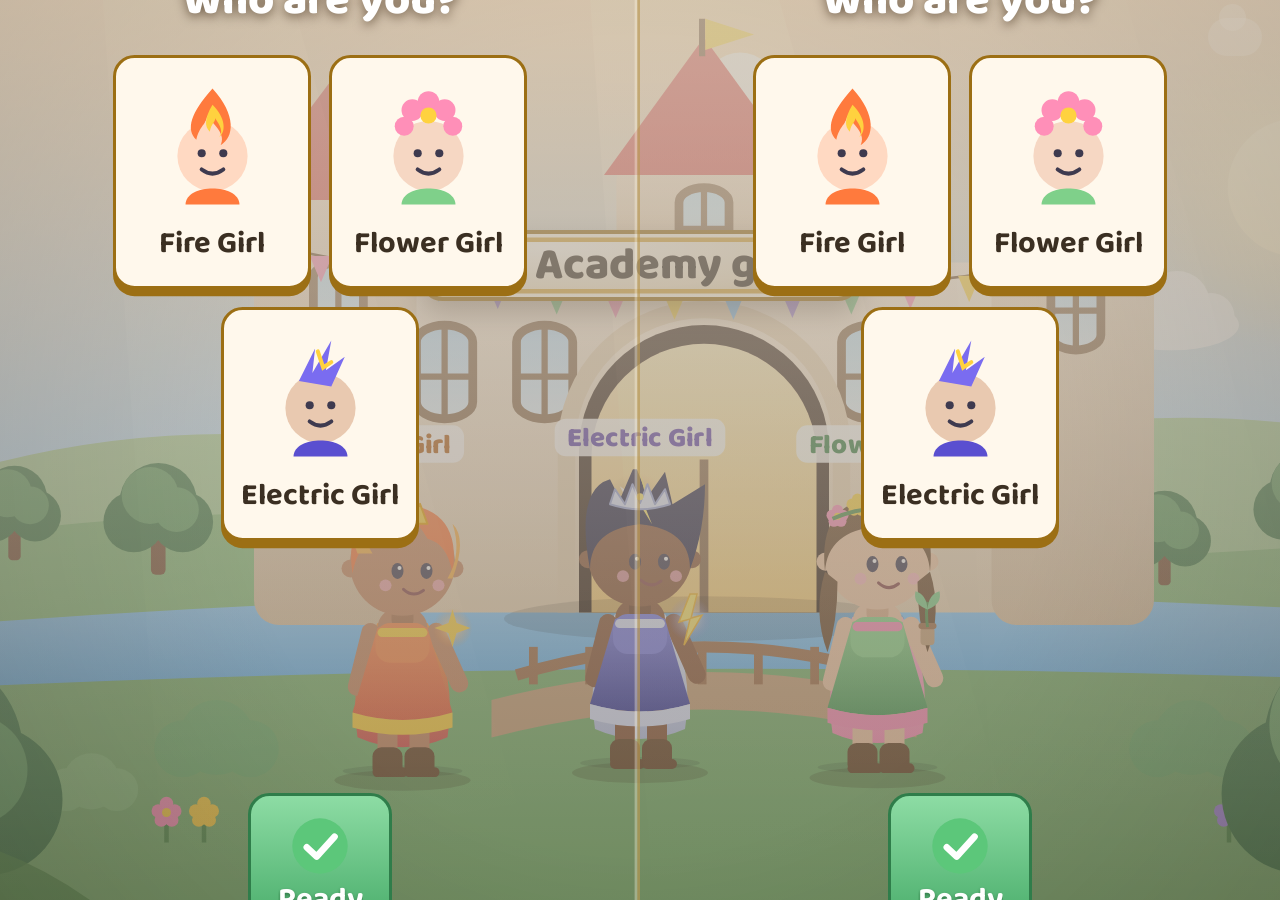
==== commit 40d7e1ce: "Phase D wave 1: the word engine - data/phonics.js: phonics patterns in teaching order (UFLI-style), " ====
--- a/index.html
+++ b/index.html
@@ -26,6 +26,8 @@
 <link rel="stylesheet" href="styles-cases.css?v=1">
 <link rel="stylesheet" href="styles-story.css?v=1">
 <link rel="stylesheet" href="styles-ceremony.css?v=1">
+<link rel="stylesheet" href="styles-verbs.css?v=1">
+<link rel="stylesheet" href="styles-till.css?v=1">
 </head>
 <body data-scene="boot">
 <!--
@@ -64,6 +66,7 @@
 <script src="art/overrides.js"></script>
 <script src="data/world.js"></script>
 <script src="data/challenges.js"></script>
+<script src="data/phonics.js"></script>
 <script src="data/puzzles.js"></script>
 <script src="data/items.js"></script>
 <script src="data/areas.js"></script>
@@ -93,6 +96,7 @@
 <script src="js/scene.js"></script>
 <script src="js/hero.js"></script>
 <script src="js/input.js"></script>
+<script src="js/words.js"></script>
 <script src="js/ui.js"></script>
 <script src="js/dialogue.js"></script>
 <script src="js/challenge.js"></script>
@@ -107,6 +111,8 @@
 <script src="js/myths.js"></script>
 <script src="js/artclass.js"></script>
 <script src="js/lair.js"></script>
+<script src="js/verbs.js"></script>
+<script src="js/till.js"></script>
 <script src="js/cases.js"></script>
 <script src="js/sound.js"></script>
 <script src="js/story.js"></script>
--- a/styles.css
+++ b/styles.css
@@ -11,7 +11,7 @@
      - one button family (.btn + primary / confirm / quiet) and one Close control (.btn-close)
    The three seat colors (--L, --R, --A) are filled in by the game from data/world.js.
    Overlay order, low to high (explicit z-indexes, so a word card can never hide under a battle):
-     #range 5 < #dialogue 10 < #menu, #shop, #lair, #cases, #crafting 20 < #storybook, #artclass 25 < #battle 30 < #challenge 40 < #title 50 < #parent 100
+     #dialogue 10 < #menu, #shop, #lair, #cases, #crafting 20 < #storybook, #artclass 25 < #battle 30 < #challenge 40 < #range 41 (the candle row, above the class dimmer) < #title 50 < #parent 100
    ===================================================================== */
 
 /* Baloo 2 (SIL Open Font License, art/fonts/OFL.txt), bundled so it works offline. Variable weight 400 to 800. */
--- a/styles-hud.css
+++ b/styles-hud.css
@@ -1,11 +1,17 @@
 /* =====================================================================
    EMBER BLOOM: the HUD, the place banner, the little cloud and the class target range (js/hud.js, js/ui.js)
    Tokens, the type scale and the button family live in styles.css.
+   --hud-bottom is set by HUD.measure(): how far down the HUD cards and their objective lines reach.
+   The place banner, the class target range and the class cards all start below it.
    ===================================================================== */
+
+/* ---------- the place banner: one style on every map, below the HUD row, never over a card ---------- */
 #place {
-  position: absolute; left: 50%; top: 4vmin; transform: translate(-50%, -2vmin); pointer-events: none;
-  font-size: 4.6vmin; font-weight: 800; color: #fff; text-shadow: 0 2px 10px rgba(0,0,0,.45);
-  background: rgba(40,25,10,.45); padding: 1.2vmin 3.4vmin; border-radius: 4vmin; opacity: 0; transition: opacity .4s, transform .4s;
+  position: absolute; left: 50%; top: calc(var(--hud-bottom, 24vmin) + 1.6vmin); transform: translate(-50%, -1.4vmin); pointer-events: none;
+  max-width: min(70vw, 90vmin); overflow: hidden; text-overflow: ellipsis; white-space: nowrap;
+  font-family: var(--font-display); font-size: var(--t-title); font-weight: 800; line-height: 1.15; color: var(--ink);
+  background: var(--parchment); border: .5vmin solid var(--gold-deep); border-radius: var(--r); box-shadow: var(--frame-shadow);
+  padding: .6vmin 3.6vmin; opacity: 0; transition: opacity var(--dur-in), transform var(--dur-in) var(--ease-out);
 }
 #place.show { opacity: 1; transform: translate(-50%, 0); }
 body[data-scene="title"] #place { opacity: 0; }
@@ -15,43 +21,70 @@
 #cloud::after { content: ''; position: absolute; left: 1.2vmin; top: -1.6vmin; width: 3vmin; height: 3vmin; border-radius: 50%; background: inherit; }
 #cloud[data-status="live"] { background: #9ad0ff; opacity: 1; }
 #cloud[data-status="connecting"] { animation: pulse 1.2s ease-in-out infinite; }
-@keyframes pulse { 50% { opacity: .25; } }
 
-/* ---------- HUD ---------- */
+/* ---------- the HUD card (also used on the battle screen, via hudCardHtml) ---------- */
 #hud { position: absolute; inset: 0; pointer-events: none; }
-.hudcard { position: absolute; top: 2vmin; display: flex; gap: 1.4vmin; align-items: center; pointer-events: auto; padding: 1vmin 1.6vmin 1vmin 1vmin; }
-.hudcard.seat-left  { left: 2vmin; }
-.hudcard.seat-right { right: 2vmin; flex-direction: row-reverse; text-align: right; }
-.hudcard.seat-away  { left: 2vmin; }   /* the cousin's device shows one seat; her card sits left, clear of the grown-up corner */
-.hudcard { background: var(--parchment); border: .4vmin solid var(--gold-dark); border-radius: 6vmin; box-shadow: var(--frame-shadow); color: var(--ink2); }
+.hudcard { display: flex; gap: 1.6vmin; align-items: center; pointer-events: auto; padding: 1.2vmin 2vmin 1.2vmin 1.2vmin;
+  background: var(--parchment); border: .5vmin solid var(--gold-deep); border-radius: var(--r); box-shadow: var(--frame-shadow); color: var(--ink); }
+#hud .hudcard { position: absolute; top: 2vmin; }
+#hud .hudcard.seat-left  { left: 2vmin; }
+#hud .hudcard.seat-away  { left: 2vmin; }   /* the cousin's device shows one seat; her card sits left, clear of the grown-up corner */
+#hud .hudcard.seat-right { right: 2vmin; }
+.hudcard.seat-right { flex-direction: row-reverse; text-align: right; padding: 1.2vmin 1.2vmin 1.2vmin 2vmin; }
+.hudcard.seat-left { border-color: var(--gold-deep); }
 .hudcard.away { opacity: .55; }
+
+/* the portrait medallion: the one portrait shape (a circle in a gold ring that fills with XP) */
 .hudcard .portrait { position: relative; width: max(12vmin, 48px); height: max(12vmin, 48px); flex: none; }
 .hudcard .ring { position: absolute; inset: 0; transform: rotate(-90deg); }
-.hudcard .ring .track { fill: none; stroke: rgba(0,0,0,.12); stroke-width: 8; }
-.hudcard .ring .fill { fill: none; stroke: var(--gold); stroke-width: 8; stroke-linecap: round; transition: stroke-dasharray .6s; }
-.hudcard .face { position: absolute; inset: 1.4vmin; border-radius: 50%; overflow: hidden; background: #fff; border: .4vmin solid #fff; }
-.hudcard .face svg, .hudcard .face img { width: 100%; height: 100%; object-fit: cover; }
-.hudcard .level { position: absolute; right: -.6vmin; bottom: -.6vmin; width: 4.6vmin; height: 4.6vmin; border-radius: 50%; background: var(--gold); border: .4vmin solid #fff; color: #fff; font-weight: 800; font-size: 2.6vmin; display: flex; align-items: center; justify-content: center; box-shadow: 0 .3vmin 1vmin rgba(0,0,0,.3); }
-.hudcard.seat-left .level { right: auto; left: -.6vmin; }
-.hudcard .name { font-weight: 800; font-size: 3vmin; line-height: 1.1; max-width: 34vmin; overflow: hidden; text-overflow: ellipsis; white-space: nowrap; }
+.hudcard .ring .track { fill: #fff6e0; stroke: rgba(156,111,20,.22); stroke-width: 8; }
+.hudcard .ring .fill { fill: none; stroke: var(--gold); stroke-width: 8; stroke-linecap: round; transition: stroke-dasharray var(--dur-fill); }
+.hudcard .face { position: absolute; inset: 1.4vmin; border-radius: 50%; overflow: hidden; background: #fff; box-shadow: 0 0 0 .3vmin var(--gold-deep); }
+.hudcard .face svg, .hudcard .face img { width: 100%; height: 100%; object-fit: cover; object-position: top; }
+.hudcard .level { position: absolute; right: -.6vmin; bottom: -.6vmin; min-width: max(4.8vmin, 20px); height: max(4.8vmin, 20px); border-radius: 50%;
+  background: linear-gradient(#ffe9a6, var(--gold) 90%); border: .35vmin solid var(--gold-deep); color: #3a2506;
+  font-family: var(--font-display); font-weight: 800; font-size: var(--t-small); line-height: 1; display: flex; align-items: center; justify-content: center; box-shadow: 0 .3vmin .8vmin rgba(40,20,0,.3); }
+.hudcard.seat-left .level, .hudcard.seat-away .level { right: auto; left: -.6vmin; }
+
+.hudcard .info { display: flex; flex-direction: column; gap: .6vmin; min-width: 0; }
+.hudcard.seat-right .info { align-items: flex-end; }
+.hudcard .name { font-family: var(--font-display); font-weight: 800; font-size: var(--t-button); line-height: 1.05; max-width: 34vmin; overflow: hidden; text-overflow: ellipsis; white-space: nowrap; }
 .hudcard.seat-left .name { color: var(--L-dark); } .hudcard.seat-right .name { color: var(--R-dark); } .hudcard.seat-away .name { color: var(--A-dark); }
-.hudcard .counters { display: flex; gap: 1.4vmin; margin: .4vmin 0; font-weight: 800; font-size: 2.4vmin; }
-.hudcard.seat-right .counters { justify-content: flex-end; }
-.hudcard .c { display: inline-flex; align-items: center; gap: .4vmin; } .hudcard .c svg { width: 3vmin; height: 3vmin; }
-.hudcard .ember { display: flex; align-items: center; gap: .6vmin; font-weight: 800; font-size: 2.2vmin; }
+
+/* coins and hearts: framed counters, number in the display face */
+.hudcard .counters { display: flex; gap: 1vmin; }
+.hudcard.seat-right .counters { justify-content: flex-end; }   /* same order on both cards: coins, then hearts */
+.hudcard .c { display: inline-flex; align-items: center; gap: .6vmin; min-width: 9vmin; padding: .2vmin 1.4vmin .2vmin .5vmin; border-radius: var(--r);
+  background: var(--paper-0); border: .3vmin solid var(--gold-deep); box-shadow: inset 0 -.3vmin 0 rgba(156,111,20,.18);
+  font-family: var(--font-display); font-weight: 800; font-size: var(--t-small); line-height: 1.1; }
+.hudcard .c svg { width: max(3.2vmin, 14px); height: max(3.2vmin, 14px); flex: none; }
+
+/* the Ember meter: the flame, the bar, the number */
+.hudcard .ember { display: flex; align-items: center; gap: .6vmin; font-family: var(--font-display); font-weight: 800; font-size: var(--t-small); line-height: 1; }
 .hudcard.seat-right .ember { flex-direction: row-reverse; }
-.hudcard .ember svg { width: 3vmin; height: 3vmin; }
-.hudcard .ember .bar, .ember-row .bar { width: 14vmin; height: 1.6vmin; border-radius: 1vmin; background: rgba(0,0,0,.15); overflow: hidden; }
-.hudcard .ember .in, .ember-row .in { height: 100%; background: linear-gradient(90deg, #ff7a3d, #ffd23f); border-radius: 1vmin; transition: width .5s; }
-.hudcard .objective { font-size: max(2vmin, 12px); opacity: .75; max-width: 34vmin; }
+.hudcard .ember svg { width: max(3.2vmin, 14px); height: max(3.2vmin, 14px); }
+.hudcard .ember .bar, .ember-row .bar { width: 15vmin; height: 1.8vmin; border-radius: 1vmin; background: rgba(60,30,0,.16); box-shadow: inset 0 .2vmin .4vmin rgba(60,30,0,.2); overflow: hidden; }
+.hudcard .ember .in, .ember-row .in { height: 100%; background: linear-gradient(90deg, #ff7a3d, #ffd23f); border-radius: 1vmin; transition: width var(--dur-fill); }
+.hudcard.seat-right .ember .bar { transform: scaleX(-1); }   /* the right seat's meter fills toward her portrait too */
+
+/* the objective: the one line a child must read. Body size, one line, an icon, its own strip under the card. Tap to hear it. */
+.hudcard .objective { display: none; }
+#hud .hudcard .objective { position: absolute; top: calc(100% + 1vmin); left: 0; display: flex; align-items: center; gap: 1vmin;
+  width: max-content; max-width: min(46vw, 80vmin); min-height: var(--tap); padding: .4vmin 2vmin .4vmin 1.2vmin;
+  background: rgba(255,248,236,.94); border: .35vmin solid var(--gold-deep); border-radius: var(--r); box-shadow: var(--shadow-float);
+  font-size: var(--t-body); line-height: 1.2; color: var(--ink); white-space: nowrap; }
+#hud .hudcard.seat-right .objective { left: auto; right: 0; }
+#hud .hudcard .objective .icon { width: 1.2em; height: 1.2em; flex: none; } .hudcard .objective .icon svg { width: 100%; height: 100%; }
+#hud .hudcard .objective .text { overflow: hidden; text-overflow: ellipsis; min-width: 0; }
 body[data-scene="title"] #hud, body[data-scene="pick"] #hud, body[data-scene="intro"] #hud, body[data-scene="parent"] #hud { display: none; }
 
-#range { position: fixed; left: 0; right: 0; top: 2vmin; display: none; justify-content: space-between; padding: 0 3vmin; pointer-events: none; z-index: 5; }
+/* ---------- the class target range: candles below the HUD row, never behind it ---------- */
+#range { position: fixed; left: 0; right: 0; top: calc(var(--hud-bottom, 24vmin) + 1.2vmin); display: none; justify-content: space-between; padding: 0 3vmin; pointer-events: none; z-index: 41; }
 #range.show { display: flex; }
-.range-row { display: flex; gap: 1vmin; }
+.range-row { display: flex; gap: 1vmin; padding: .8vmin 1.4vmin; border-radius: var(--r); background: rgba(255,248,236,.55); box-shadow: inset 0 0 0 .3vmin rgba(156,111,20,.45); }
 .range-row.seat-right { margin-left: auto; }
-.target { width: 8vmin; height: 8vmin; opacity: .45; filter: grayscale(.8); transition: all .4s; }
+.target { width: 8vmin; height: 8vmin; opacity: .45; filter: grayscale(.8); transition: opacity var(--dur-fill), filter var(--dur-fill), transform var(--dur-fill) var(--ease-out); }
 .target svg { width: 100%; height: 100%; }
 .target.lit { opacity: 1; filter: none; transform: scale(1.15); }
 .target.lit.bright { filter: drop-shadow(0 0 1.6vmin #ffd23f); }
-body[data-layer="challenge"] #hud { opacity: .35; }
+body[data-layer="challenge"] #hud, body[data-layer="class"] #hud { opacity: .35; }
--- a/styles-challenge.css
+++ b/styles-challenge.css
@@ -1,40 +1,61 @@
 /* =====================================================================
-   EMBER BLOOM: challenge cards (js/challenge.js)
+   EMBER BLOOM: challenge cards (js/challenge.js; the Numbers and Myths cards build on these)
    Tokens, the type scale and the button family live in styles.css.
+   Layout rule (layoutChallengeCards in js/challenge.js): at most two cards on screen, side by side, one per girl;
+   any other card has .queued and waits its turn. Words and digits are the biggest thing on the card (--t-word).
    ===================================================================== */
 /* ---------- challenges ---------- */
 #challenge { position: fixed; inset: 0; z-index: 40; display: none; align-items: center; justify-content: center; background: var(--dim); }
 #challenge.show { display: flex; }
-.ch-card { width: min(90vw, 1200px); padding: 3vmin 4vmin 4vmin; background: var(--parchment); border: .5vmin solid var(--gold-dark); border-radius: 3vmin; box-shadow: var(--frame-shadow); color: var(--ink2); text-align: center; animation: pop .25s ease-out; }
-#challenge.seat-left .ch-card { border-color: var(--L-dark); } #challenge.seat-right .ch-card { border-color: var(--R-dark); }
+.ch-card { position: relative; width: min(90vw, 1200px); padding: 3vmin 4vmin 3.4vmin; background: var(--parchment); border: .5vmin solid var(--gold-deep); border-radius: var(--r); box-shadow: var(--frame-shadow); color: var(--ink); text-align: center;
+  animation: rise-in var(--dur-in) var(--ease-out); }
+.ch-card.queued { display: none; }
+.ch-card.wobble { animation: wobble var(--dur-wobble) ease-in-out; }
+.ch-card.not-yours { animation: shake .4s; }          /* a finger from the other half: a nudge, nothing happens */
+#challenge.seat-left .ch-card, .ch-card.seat-left { border-color: var(--L-dark); } #challenge.seat-right .ch-card, .ch-card.seat-right { border-color: var(--R-dark); }
 .ch-top { display: flex; align-items: center; gap: 2vmin; margin-bottom: 2.5vmin; }
 .ch-helper { width: 12vmin; height: 12vmin; flex: none; } .ch-helper svg { width: 100%; height: 100%; }
-.ch-say { flex: 1; font-size: 3.6vmin; font-weight: 800; text-align: left; }
-.ch-hear { width: var(--btn); height: var(--btn); min-width: var(--tap); min-height: var(--tap); flex: none; border-radius: 50%; background: #fff; border: .5vmin solid var(--gold); box-shadow: 0 .6vmin 0 var(--gold-dark); padding: 2.4vmin; }
-.ch-hear:active { transform: translateY(.4vmin); box-shadow: 0 .2vmin 0 var(--gold-dark); }
+.ch-say { flex: 1; font-size: var(--t-body); font-weight: 600; line-height: 1.3; text-align: left; }
+.ch-hear { width: var(--btn); height: var(--btn); min-width: var(--tap); min-height: var(--tap); flex: none; border-radius: 50%; padding: 2.4vmin;
+  background: radial-gradient(circle at 35% 30%, #fffaf0, var(--paper-1) 80%); border: .4vmin solid var(--gold-deep); box-shadow: 0 var(--press) 0 var(--gold-deep); transition: transform 80ms, box-shadow 80ms; }
+.ch-hear:active { transform: translateY(.6vmin); box-shadow: 0 .2vmin 0 var(--gold-deep); }
+
+/* word choices: buttons of the one family, the word in the display face at --t-word */
 .ch-options { display: flex; gap: 2.4vmin; justify-content: center; flex-wrap: wrap; }
-.ch-opt { min-width: 24vmin; height: var(--btn); min-height: var(--tap); padding: 0 3vmin; display: flex; align-items: center; justify-content: center; background: #fff; border: .6vmin solid var(--gold); border-radius: 3vmin; font-size: 6vmin; font-weight: 800; letter-spacing: .04em; box-shadow: 0 .8vmin 0 var(--gold-dark); }
-.ch-opt:active { transform: translateY(.5vmin); box-shadow: 0 .3vmin 0 var(--gold-dark); }
+.ch-opt { min-width: 24vmin; height: var(--btn); min-height: var(--tap); padding: 0 3vmin; display: flex; align-items: center; justify-content: center;
+  background: var(--paper-0); border: .4vmin solid var(--gold-deep); border-radius: var(--r); box-shadow: 0 var(--press) 0 var(--gold-deep);
+  font-family: var(--font-display); font-size: var(--t-word); font-weight: 700; letter-spacing: .02em; line-height: 1; transition: transform 80ms, box-shadow 80ms, opacity var(--dur-in); }
+.ch-opt:active { transform: translateY(.6vmin); box-shadow: 0 .2vmin 0 var(--gold-deep); }
 .ch-opt.out { opacity: .3; transform: scale(.92); } .ch-opt.fade { opacity: .45; }
-.ch-opt.first-letter span::first-letter { color: #ff7a3d; text-decoration: underline; }
-.ch-opt.glow, .ch-tile.glow { box-shadow: 0 0 0 .8vmin rgba(255,210,63,.6), 0 0 4vmin #ffd23f; animation: breathe 1s infinite; }
-.ch-opt.right, .ch-slot.right { background: #eafbe9; border-color: #5cc77a; }
+.ch-opt.first-letter span::first-letter { color: var(--hint); text-decoration: underline; }
+.ch-opt.glow, .ch-tile.glow { box-shadow: 0 0 0 .8vmin rgba(255,224,138,.8), 0 0 4vmin var(--gold-glow); animation: breathe 1s infinite; }
+.ch-opt.right, .ch-slot.right { background: var(--ok-soft); border-color: var(--ok-deep); box-shadow: 0 var(--press) 0 var(--ok-deep); animation: pop-right var(--dur-pop) ease-out; }
+
+/* build the word: solid, softly inset slots; tiles are buttons */
 .ch-slots { display: flex; gap: 1.4vmin; justify-content: center; margin-bottom: 3vmin; }
-.ch-slot { width: max(11vmin, 52px); height: max(12vmin, 52px); border-radius: 2vmin; background: rgba(255,255,255,.6); border: .5vmin dashed var(--gold); font-size: 6vmin; font-weight: 800; display: flex; align-items: center; justify-content: center; position: relative; }
-.ch-slot .ghost { position: absolute; opacity: 0; color: #c9b58a; } .ch-slot.peek .ghost { opacity: .5; }
-.ch-slot.filled { border-style: solid; background: #fff; }
+.ch-slot { width: max(11vmin, 52px); height: max(12vmin, 52px); border-radius: var(--r); background: rgba(255,248,236,.7); border: .4vmin solid rgba(156,111,20,.4);
+  box-shadow: inset 0 .5vmin 1vmin rgba(60,30,0,.16); font-family: var(--font-display); font-size: var(--t-word); font-weight: 700; display: flex; align-items: center; justify-content: center; position: relative; }
+.ch-slot .ghost { position: absolute; opacity: 0; color: var(--paper-2); } .ch-slot.peek .ghost { opacity: .7; }
+.ch-slot.filled { background: var(--paper-0); border-color: var(--gold-deep); box-shadow: none; }
 .ch-tiles { display: flex; gap: 1.6vmin; justify-content: center; flex-wrap: wrap; }
-.ch-tile { width: max(12vmin, 52px); height: max(12vmin, 52px); border-radius: 2.4vmin; background: #fff; border: .6vmin solid var(--gold); box-shadow: 0 .8vmin 0 var(--gold-dark); font-size: 6.4vmin; font-weight: 800; display: flex; align-items: center; justify-content: center; }
+.ch-tile { width: max(12vmin, 52px); height: max(12vmin, 52px); border-radius: var(--r); background: var(--paper-0); border: .4vmin solid var(--gold-deep); box-shadow: 0 var(--press) 0 var(--gold-deep);
+  font-family: var(--font-display); font-size: var(--t-word); font-weight: 700; display: flex; align-items: center; justify-content: center; }
 .ch-tile.used { opacity: .2; pointer-events: none; } .ch-tile.hop { animation: hop .5s; }
 @keyframes hop { 30% { transform: translateY(-3vmin) rotate(-8deg); } 60% { transform: translateY(0) rotate(6deg); } }
-.ch-hint { margin-top: 2vmin; min-height: 4vmin; font-size: 3vmin; font-weight: 800; color: #b05a10; }
 
-/* ---------- class: challenges side by side, and the target range ---------- */
-#challenge.split { align-items: flex-start; padding-top: 16vmin; gap: 2vmin; }
-#challenge.split .ch-card { width: 47vw; padding: 2vmin 2.4vmin 3vmin; }
-#challenge.split .ch-opt { min-width: 16vmin; font-size: 4.6vmin; }
-#challenge.split .ch-tile, #challenge.split .ch-slot { width: max(9vmin, 52px); height: max(10vmin, 52px); font-size: 5vmin; }
+/* the hint: an icon and the words, in the hint colour */
+.ch-hint { margin-top: 2vmin; min-height: max(5vmin, 24px); display: flex; align-items: center; justify-content: center; gap: 1vmin;
+  font-family: var(--font-display); font-size: var(--t-body); font-weight: 700; color: var(--hint); }
+.ch-hint .icon { width: 1.3em; height: 1.3em; flex: none; } .ch-hint .icon svg { width: 100%; height: 100%; }
+.ch-hint:not(:empty) { animation: rise-in var(--dur-in) var(--ease-out); }
+
+/* ---------- class: two cards side by side, below the HUD and the target range ---------- */
+/* The world dims less here than under a single card: the princesses casting below must stay visible. */
+#challenge.split { align-items: flex-start; padding: calc(var(--hud-bottom, 24vmin) + 13vmin) 2vmin 2vmin; gap: 2vmin; background: rgba(30,18,6,.32); }
+#challenge.split .ch-card { width: min(47vw, calc(50vw - 3vmin)); padding: 2vmin 2.4vmin 2.4vmin; }
+#challenge.split .ch-opt { min-width: 16vmin; padding: 0 2vmin; }
+#challenge.split .ch-tile, #challenge.split .ch-slot { width: max(9vmin, 52px); height: max(10vmin, 52px); }
 #challenge.split .ch-hear { width: max(11vmin, 48px); height: max(11vmin, 48px); padding: 1.6vmin; }
-#challenge.split .ch-say { font-size: 2.8vmin; }
-.ch-big { font-size: 9vmin; font-weight: 800; letter-spacing: .06em; margin: 1vmin 0 2vmin; }
-.ch-opt.grown { font-size: 3vmin; background: #eafbe9; border-color: #5cc77a; }
+#challenge.split .ch-helper { width: 9vmin; height: 9vmin; }
+.ch-big { font-family: var(--font-display); font-size: var(--t-display); font-weight: 800; letter-spacing: .04em; line-height: 1.05; margin: 1vmin 0 2vmin; }
+.ch-opt.grown { font-size: var(--t-button); background: linear-gradient(#8ddca4, var(--ok) 90%); border-color: var(--ok-deep); box-shadow: 0 var(--press) 0 var(--ok-deep); color: #fff; text-shadow: 0 .2vmin .4vmin rgba(0,40,10,.45); }
--- a/styles-menu.css
+++ b/styles-menu.css
@@ -1,41 +1,111 @@
 /* =====================================================================
-   EMBER BLOOM: the ornate menu (js/menu.js)
+   EMBER BLOOM: the ornate menu (js/menu.js), and the icon look every panel shares (.ico, data/icons.js).
    Tokens, the type scale and the button family live in styles.css.
    ===================================================================== */
-/* ---------- the ornate menu ---------- */
+
+/* ---------- icons: one set, coloured by rarity; a thing not found yet is its own silhouette, dim ---------- */
+.ico { display: block; width: 100%; height: 100%; color: #bf8a3a; }
+.ico svg { width: 100%; height: 100%; overflow: visible; }
+.ico.rarity-common { color: #c08a3c; }
+.ico.rarity-rare { color: var(--rarity-rare); }
+.ico.rarity-legendary { color: var(--rarity-legendary); filter: drop-shadow(0 0 .9vmin var(--gold-glow)); }
+.ico.rarity-unknown { color: var(--ink-soft); opacity: .28; }
+.ico.rarity-unknown svg * { stroke: currentColor; }
+.ico.rarity-unknown svg *:not([fill="none"]) { fill: currentColor; }
+.ico.badge-ico { color: var(--gold); }
+
+/* ---------- the book ---------- */
 #menu { position: fixed; inset: 0; z-index: 20; display: none; align-items: center; justify-content: center; background: var(--dim); }
 #menu.show { display: flex; }
-#menu .frame { position: relative; width: min(94vw, 1500px); height: min(90vh, 900px); display: flex; flex-direction: column; background: var(--parchment); border: .6vmin solid var(--gold-dark); border-radius: 3vmin; box-shadow: var(--frame-shadow); color: var(--ink2); overflow: hidden; animation: pop .25s ease-out; }
-#menu .tabs { display: flex; gap: 1vmin; padding: 1.6vmin 1.6vmin 0; border-bottom: .4vmin solid var(--gold); background: rgba(0,0,0,.04); }
-#menu .tab { flex: 1; display: flex; flex-direction: column; align-items: center; gap: .3vmin; padding: 1vmin 0 1.2vmin; border-radius: 2vmin 2vmin 0 0; font-weight: 800; font-size: 2.2vmin; min-height: max(calc(var(--btn) * .7), 48px); background: rgba(255,255,255,.35); border: .3vmin solid transparent; border-bottom: 0; }
-#menu .tab .icon { width: 5.5vmin; height: 5.5vmin; } #menu .tab .icon svg { width: 100%; height: 100%; }
-#menu .tab.on { background: #fff8ea; border-color: var(--gold); transform: translateY(.4vmin); }
-#menu .page { flex: 1; overflow: auto; padding: 2vmin 3vmin 3vmin; overscroll-behavior: contain; touch-action: pan-y; }
-#menu .page-title { font-size: 3.2vmin; font-weight: 800; margin-bottom: 1.6vmin; color: var(--gold-dark); }
-.ember-row { display: flex; align-items: center; gap: 1.4vmin; font-weight: 800; font-size: 2.8vmin; margin-bottom: 2vmin; } .ember-row svg { width: 5vmin; height: 5vmin; } .ember-row .bar { width: 30vmin; height: 2.2vmin; } .ember-row small { font-weight: 600; opacity: .7; font-size: 2.2vmin; }
+#menu .frame { position: relative; width: min(94vw, 1500px); height: min(90vh, 900px); display: flex; flex-direction: column; background: var(--parchment); border: .5vmin solid var(--gold-deep); border-radius: var(--r); box-shadow: var(--frame-shadow); color: var(--ink); overflow: hidden; animation: rise-in var(--dur-in) var(--ease-out); }
+
+/* the tabs are page ribbons hanging off the top edge; the open page's ribbon hangs longer and is gold */
+#menu .tabs { display: flex; gap: 1.2vmin; align-items: flex-start; padding: 0 15vmin 0 3vmin; flex: none; filter: drop-shadow(0 .5vmin .5vmin rgba(40,20,0,.22)); }
+#menu .tab { flex: 1 1 0; min-width: 0; display: flex; flex-direction: column; align-items: center; justify-content: flex-end; gap: .2vmin;
+  min-height: max(11vmin, 48px); padding: 1.2vmin .6vmin 2.6vmin; cursor: pointer;
+  background: linear-gradient(var(--paper-1), var(--paper-2)); box-shadow: inset .3vmin 0 0 rgba(156,111,20,.35), inset -.3vmin 0 0 rgba(156,111,20,.35);
+  clip-path: polygon(0 0, 100% 0, 100% 100%, 50% calc(100% - 1.6vmin), 0 100%);
+  font-family: var(--font-display); font-weight: 700; font-size: var(--t-button); line-height: 1; color: var(--ink-soft);
+  transition: padding-bottom var(--dur-in) var(--ease-out), color var(--dur-in); }
+#menu .tab .icon { width: 6vmin; height: 6vmin; flex: none; } #menu .tab .icon svg { width: 100%; height: 100%; }
+#menu .tab .word { max-width: 100%; overflow: hidden; text-overflow: ellipsis; white-space: nowrap; }
+#menu .tab.on { padding-bottom: 4.4vmin; color: #3a2506; background: linear-gradient(#ffe9a6, var(--gold)); box-shadow: inset .3vmin 0 0 var(--gold-deep), inset -.3vmin 0 0 var(--gold-deep); }
+#menu .tab:active { padding-bottom: 3.4vmin; }
+
+#menu .page { flex: 1; overflow: auto; padding: 1.6vmin 3.4vmin 6vmin; overscroll-behavior: contain; touch-action: pan-y;
+  -webkit-mask-image: linear-gradient(to bottom, #000 calc(100% - 5vmin), transparent); mask-image: linear-gradient(to bottom, #000 calc(100% - 5vmin), transparent); }   /* a soft fade says "more below" */
+#menu .page-title { font-family: var(--font-display); font-size: var(--t-title); font-weight: 800; line-height: 1.1; margin-bottom: 1.6vmin; color: var(--gold-deep); }
+#menu .page-title small { font-family: var(--font); font-size: var(--t-small); font-weight: 600; color: var(--ink-soft); margin-left: 1vmin; }
+#menu .empty { font-size: var(--t-body); color: var(--ink-soft); padding: 2vmin 0 2.4vmin; }
+#menu .note { display: block; margin-top: 1.6vmin; color: var(--ink-soft); font-size: var(--t-small); }
+
+/* ---------- spellbook ---------- */
+.ember-row { display: flex; align-items: center; gap: 1.4vmin; font-family: var(--font-display); font-weight: 700; font-size: var(--t-body); margin-bottom: 2vmin; } .ember-row svg { width: 5vmin; height: 5vmin; } .ember-row .bar { width: 30vmin; height: 2.2vmin; } .ember-row small { font-family: var(--font); font-weight: 600; color: var(--ink-soft); font-size: var(--t-small); }
 .spells { display: grid; grid-template-columns: repeat(auto-fill, minmax(26vmin, 1fr)); gap: 2vmin; }
-.spell { background: #fff8ea; border: .5vmin solid var(--gold); border-radius: 2.4vmin; padding: 1.6vmin; text-align: center; box-shadow: 0 .6vmin 0 var(--gold-dark); min-height: var(--btn); }
-.spell:active { transform: translateY(.4vmin); box-shadow: 0 .2vmin 0 var(--gold-dark); }
+.spell { background: var(--paper-0); border: .4vmin solid var(--gold-deep); border-radius: var(--r); padding: 1.6vmin; text-align: center; box-shadow: 0 var(--press) 0 var(--gold-deep); min-height: var(--btn); transition: transform 80ms, box-shadow 80ms; }
+.spell:active { transform: translateY(.6vmin); box-shadow: 0 .2vmin 0 var(--gold-deep); }
 .spell .art { width: 10vmin; height: 10vmin; margin: 0 auto; } .spell .art svg { width: 100%; height: 100%; }
-.spell .word { font-weight: 800; font-size: 3.4vmin; } .spell .cost { display: inline-flex; align-items: center; gap: .4vmin; font-weight: 800; font-size: 2.4vmin; } .spell .cost svg { width: 3vmin; height: 3vmin; }
-.spell .does { font-size: 2.1vmin; opacity: .75; margin-top: .6vmin; }
-.spell.locked { opacity: .45; filter: grayscale(.7); } .spell.poor .cost { color: #c23b3b; }
-.together { margin-top: 2.4vmin; padding-top: 1.6vmin; border-top: .3vmin dashed var(--gold); } .t-title { font-weight: 800; font-size: 2.6vmin; margin-bottom: .8vmin; } .t-spell { font-size: 2.4vmin; padding: .4vmin 0; } .t-spell.locked { opacity: .5; }
-#menu .grid { display: grid; grid-template-columns: repeat(auto-fill, minmax(16vmin, 1fr)); gap: 1.6vmin; }
-#menu .cell { position: relative; background: #fff8ea; border: .4vmin solid var(--gold); border-radius: 2vmin; padding: 1vmin; text-align: center; min-height: var(--btn); }   /* --btn already has its floor */
-#menu .cell .art { width: 8vmin; height: 8vmin; margin: 0 auto; } #menu .cell .art svg { width: 100%; height: 100%; }
-#menu .cell .word { font-weight: 800; font-size: 2vmin; } #menu .cell .n { position: absolute; right: .8vmin; top: .6vmin; font-weight: 800; font-size: 2.2vmin; color: var(--gold-dark); }
-#menu .cell.rarity-rare { border-color: #4a9be0; box-shadow: 0 0 2vmin #7fc4ff; } #menu .cell.rarity-legendary { border-color: #f0b429; box-shadow: 0 0 3vmin #ffd23f; }
-#menu .cell.worn::after { content: '✓'; position: absolute; left: .8vmin; top: .4vmin; color: #2f8a4f; font-weight: 800; font-size: 2.6vmin; }
-#menu .cell.silhouette .art { filter: brightness(0) opacity(.25); }
-#menu .empty { font-size: 3vmin; opacity: .7; padding: 4vmin; text-align: center; }
-.journal .j-section { margin-bottom: 2vmin; } .j-title { font-weight: 800; font-size: 2.8vmin; color: var(--gold-dark); } .j-line { font-size: 2.6vmin; padding: .4vmin 0 .4vmin 2vmin; border-left: .4vmin solid var(--gold); margin: .4vmin 0; } .j-line.done { opacity: .6; text-decoration: line-through; } .j-line small { opacity: .7; }
-.map { display: grid; grid-template-columns: repeat(auto-fill, minmax(18vmin, 1fr)); gap: 1.6vmin; } .place { text-align: center; padding: 1.4vmin; border-radius: 2vmin; background: #fff8ea; border: .4vmin solid var(--gold); min-height: max(calc(var(--btn) * .8), 48px); } .place.fog { background: #ddd4c2; opacity: .6; } .place.here { box-shadow: 0 0 0 .6vmin #5cc77a; } .place .dot { width: 3vmin; height: 3vmin; border-radius: 50%; background: var(--gold); margin: 0 auto .8vmin; } .place.fog .dot { background: #999; } .place .word { font-weight: 800; font-size: 2.2vmin; }
-#menu .note { display: block; margin-top: 1.6vmin; opacity: .7; font-size: 2.2vmin; }
-.friends { display: grid; grid-template-columns: repeat(auto-fill, minmax(18vmin, 1fr)); gap: 1.6vmin; } .friend { text-align: center; background: #fff8ea; border: .4vmin solid var(--gold); border-radius: 2vmin; padding: 1vmin; } .friend .art { width: 10vmin; height: 12vmin; margin: 0 auto; } .friend .art img, .friend .art svg { width: 100%; height: 100%; object-fit: contain; } .friend.unmet .art { filter: brightness(0) opacity(.2); } .friend .word { font-weight: 800; font-size: 2.2vmin; } .friend .lv { color: #ff6f9c; font-size: 2.4vmin; letter-spacing: .1em; }
+.spell .word { font-family: var(--font-display); font-weight: 700; font-size: var(--t-button); } .spell .cost { display: inline-flex; align-items: center; gap: .4vmin; font-weight: 700; font-size: var(--t-small); } .spell .cost svg { width: 3vmin; height: 3vmin; }
+.spell .does { font-size: var(--t-small); color: var(--ink-soft); margin-top: .6vmin; }
+.spell.locked { opacity: .6; filter: saturate(.35); box-shadow: 0 .3vmin 0 var(--paper-2); border-color: var(--paper-2); } .spell.poor .cost { color: var(--hint); }
+.together { margin-top: 2.4vmin; padding-top: 1.6vmin; border-top: .3vmin solid var(--paper-2); } .t-title { font-family: var(--font-display); font-weight: 700; font-size: var(--t-button); margin-bottom: .8vmin; color: var(--gold-deep); } .t-spell { font-size: var(--t-body); padding: .4vmin 0; } .t-spell small { font-size: var(--t-small); color: var(--ink-soft); } .t-spell.locked { opacity: .55; }
+
+/* ---------- cards in a grid (bag, book, badges): parchment card, the edge says the rarity ---------- */
+#menu .grid { display: grid; grid-template-columns: repeat(auto-fill, minmax(17vmin, 1fr)); gap: 1.6vmin; }
+#menu .cell { position: relative; background: var(--paper-0); border: .4vmin solid var(--gold); border-radius: var(--r); padding: 1.2vmin 1vmin 1vmin; text-align: center; min-height: var(--btn); box-shadow: 0 .4vmin 0 rgba(156,111,20,.5); }
+#menu .cell .art { width: 9vmin; height: 9vmin; margin: 0 auto .4vmin; } #menu .cell .art svg { width: 100%; height: 100%; }
+#menu .cell .word { font-family: var(--font-display); font-weight: 700; font-size: var(--t-small); line-height: 1.15; } #menu .cell .n { position: absolute; right: .9vmin; top: .6vmin; font-weight: 700; font-size: var(--t-small); color: var(--gold-deep); }
+#menu .cell.rarity-rare { border-color: var(--rarity-rare); box-shadow: 0 .4vmin 0 #2f6fb0; }
+#menu .cell.rarity-legendary { border-color: var(--rarity-legendary); box-shadow: 0 .4vmin 0 #b07d00, 0 0 2.4vmin var(--gold-glow); }
+#menu .cell.worn::after { content: '✓'; position: absolute; left: .9vmin; top: .4vmin; color: var(--ok-deep); font-weight: 800; font-size: var(--t-small); }
+#menu .cell.silhouette { background: rgba(255,248,236,.45); border-color: var(--paper-2); box-shadow: none; }
+#menu .more { margin-top: 1.8vmin; font-size: var(--t-body); color: var(--ink-soft); text-align: center; }
+
 /* ---------- collection book ---------- */
-.coll-top { font-weight: 800; font-size: 2.8vmin; margin-bottom: 1vmin; }
-.sets { display: flex; gap: 1.4vmin; flex-wrap: wrap; margin-bottom: 1.6vmin; }
-.set { display: inline-flex; align-items: center; gap: .6vmin; padding: .6vmin 1.4vmin; border-radius: 2vmin; background: #fff8ea; border: .3vmin solid var(--gold); font-size: 2.2vmin; opacity: .7; }
-.set.done { opacity: 1; box-shadow: 0 0 1.5vmin #ffd23f; } .set .icon { width: 3.4vmin; height: 3.4vmin; } .set .icon svg { width: 100%; height: 100%; }
-#menu .tabs { padding-right: 14vmin; }   /* room for the Close control, top-right */
+.coll-top { font-family: var(--font-display); font-weight: 700; font-size: var(--t-body); margin-bottom: 1.2vmin; }
+.sets { display: flex; gap: 1.2vmin; flex-wrap: wrap; margin-bottom: 1.8vmin; }
+.set { display: inline-flex; align-items: center; gap: .8vmin; padding: .6vmin 1.6vmin .6vmin 1vmin; border-radius: var(--r); background: var(--paper-0); border: .3vmin solid var(--paper-2); font-size: var(--t-small); color: var(--ink-soft); }
+.set b { font-family: var(--font-display); color: var(--ink); }
+.set .icon { width: 3.6vmin; height: 3.6vmin; color: var(--paper-2); } .set .icon svg { width: 100%; height: 100%; }
+.set.done { border-color: var(--gold); box-shadow: 0 0 1.6vmin var(--gold-glow); } .set.done .icon { color: var(--gold); }
+
+/* ---------- journal ---------- */
+.journal .j-section { margin-bottom: 2.2vmin; }
+.j-title { font-family: var(--font-display); font-weight: 700; font-size: var(--t-button); color: var(--gold-deep); margin-bottom: .4vmin; }
+.j-line { font-size: var(--t-body); padding: .5vmin 0 .5vmin 2vmin; border-left: .4vmin solid var(--gold); margin: .4vmin 0; }
+.j-line.now { font-weight: 700; border-left-color: var(--gold-deep); }
+.j-line.done { color: var(--ink-soft); text-decoration: line-through; } .j-line small { font-size: var(--t-small); color: var(--ink-soft); }
+.j-line.quiet { color: var(--ink-soft); border-left-color: var(--paper-2); }
+
+/* ---------- map: a drawn trail of places, fog over the ones not visited ---------- */
+.worldmap { position: relative; width: 100%; aspect-ratio: 1000 / 400; max-height: 58vh; margin-top: 3vmin; border-radius: var(--r);
+  background: radial-gradient(ellipse at 30% 40%, rgba(255,255,255,.55), transparent 60%), linear-gradient(160deg, #efe2c0, #e2cc9f); box-shadow: inset 0 0 0 .3vmin rgba(156,111,20,.35), inset 0 0 4vmin rgba(120,80,20,.18); }
+.worldmap .trails { position: absolute; inset: 0; width: 100%; height: 100%; }
+.worldmap .trail { fill: none; stroke-width: 7; stroke-linecap: round; vector-effect: non-scaling-stroke; }
+.worldmap .trail.lit { stroke: var(--gold-deep); stroke-dasharray: 1 14; }
+.worldmap .trail.fog { stroke: rgba(122,102,80,.28); stroke-dasharray: 1 14; }
+.map-node { position: absolute; transform: translate(-50%, -50%); width: 20vmin; display: flex; flex-direction: column; align-items: center; gap: .6vmin; text-align: center; }
+.map-node .pin { position: relative; width: max(9vmin, var(--tap)); height: max(9vmin, var(--tap)); border-radius: 50%;
+  background: radial-gradient(circle at 35% 30%, #fff0bf, var(--gold) 75%); border: .4vmin solid var(--gold-deep); box-shadow: 0 .5vmin 0 var(--gold-deep), var(--shadow-float); }
+.map-node .word { font-family: var(--font-display); font-weight: 700; font-size: var(--t-small); line-height: 1.1; min-height: 1em; }
+.map-node .rooms { font-size: var(--t-small); color: var(--ink-soft); line-height: 1.2; }
+/* fog: a soft cloud where the place will be */
+.map-node.fog .pin { background: rgba(255,255,255,.85); border-color: transparent; box-shadow: -3.4vmin 1.2vmin 0 -.4vmin rgba(255,255,255,.8), 3.4vmin 1.2vmin 0 -.4vmin rgba(255,255,255,.8), 0 2vmin 0 -1vmin rgba(255,255,255,.7); opacity: .8; }
+.map-node.here .pin { box-shadow: 0 0 0 1vmin var(--gold-glow), 0 .5vmin 0 var(--gold-deep), var(--shadow-float); animation: breathe 2.4s ease-in-out infinite; }
+.map-node .you { position: absolute; left: 50%; bottom: calc(100% + 1vmin); transform: translateX(-50%); white-space: nowrap; padding: .4vmin 1.4vmin; border-radius: var(--r);
+  background: var(--ink); color: #fff; font-family: var(--font-display); font-weight: 700; font-size: var(--t-small); }
+
+/* ---------- friends ---------- */
+.friends { display: grid; grid-template-columns: repeat(auto-fill, minmax(19vmin, 1fr)); gap: 1.6vmin; }
+.friend { text-align: center; background: var(--paper-0); border: .4vmin solid var(--gold); border-radius: var(--r); padding: 1.2vmin 1vmin; box-shadow: 0 .4vmin 0 rgba(156,111,20,.5); }
+.friend .art { width: 11vmin; height: 12vmin; margin: 0 auto; } .friend .art img, .friend .art svg { width: 100%; height: 100%; object-fit: contain; }
+.friend.unmet { background: rgba(255,248,236,.45); border-color: var(--paper-2); box-shadow: none; } .friend.unmet .art { filter: brightness(0) opacity(.18); }
+.friend .word { font-family: var(--font-display); font-weight: 700; font-size: var(--t-small); min-height: 1.3em; }
+.hearts-row { display: flex; justify-content: center; gap: .3vmin; margin-top: .3vmin; }
+.hearts-row span { width: 2.8vmin; height: 2.8vmin; opacity: .22; filter: saturate(.3); } .hearts-row span svg { width: 100%; height: 100%; }
+.hearts-row span.on { opacity: 1; filter: none; }
+
+@media (orientation: portrait) {
+  #menu .tab { font-size: var(--t-small); padding-left: .2vmin; padding-right: .2vmin; }
+  #menu .tabs { gap: .6vmin; padding-left: 1.6vmin; }
+}
--- a/styles-battle.css
+++ b/styles-battle.css
@@ -1,44 +1,63 @@
 /* =====================================================================
    EMBER BLOOM: the battle screen (js/battle.js). Parchment and gold over a painted backdrop.
+   The party stands on the left as cut-outs facing the trouble on the right; their cards are the world HUD card
+   (styles-hud.css .hudcard), stacked top-left. Tokens, the type scale and the button family live in styles.css.
    ===================================================================== */
-#battle { position: fixed; inset: 0; z-index: 30; display: none; overflow: hidden; color: var(--ink2); }
+#battle { position: fixed; inset: 0; z-index: 30; display: none; overflow: hidden; color: var(--ink); }
 #battle.show { display: block; }
 #battle .backdrop { position: absolute; inset: 0; background: #1a1410; }
 #battle .backdrop .bd { position: absolute; inset: 0; width: 100%; height: 100%; object-fit: cover; }
 #battle .backdrop .vig { position: absolute; inset: 0; background: radial-gradient(ellipse at 50% 40%, rgba(20,10,0,.05), rgba(20,10,0,.55) 80%); }
 
-/* ---------- the party, left ---------- */
-#battle .party { position: absolute; left: 2vmin; top: 2vmin; display: flex; flex-direction: column; gap: 1.4vmin; }
-#battle .member { display: flex; align-items: center; gap: 1.2vmin; padding: 1vmin 2vmin 1vmin 1vmin; border-radius: 5vmin;
-  background: var(--parchment); border: .4vmin solid var(--gold-dark); box-shadow: var(--frame-shadow); transition: transform .3s, box-shadow .3s; }
-#battle .member.turn { transform: translateX(1.4vmin) scale(1.04); box-shadow: 0 0 0 .8vmin rgba(255,210,63,.75), var(--frame-shadow); }
-#battle .member.auto { opacity: .8; }
-#battle .member .face { width: 9vmin; height: 9vmin; border-radius: 50%; overflow: hidden; background: #fff; border: .4vmin solid #fff; flex: none; }
-#battle .member .face svg, #battle .member .face img { width: 100%; height: 100%; object-fit: cover; }
-#battle .member .name { font-weight: 800; font-size: 2.6vmin; max-width: 30vmin; overflow: hidden; text-overflow: ellipsis; white-space: nowrap; }
-#battle .member .name .lv { display: inline-block; min-width: 3vmin; padding: 0 .6vmin; border-radius: 1.5vmin; background: var(--gold); color: #fff; font-size: 2vmin; text-align: center; margin-left: .4vmin; }
-#battle .member .ember { display: flex; align-items: center; gap: .5vmin; font-weight: 800; font-size: 2.1vmin; margin-top: .3vmin; }
-#battle .member .ember svg { width: 2.8vmin; height: 2.8vmin; }
-#battle .member .ember .bar { width: 14vmin; height: 1.5vmin; border-radius: 1vmin; background: rgba(0,0,0,.15); overflow: hidden; }
-#battle .member .ember .in { height: 100%; background: linear-gradient(90deg, #ff7a3d, #ffd23f); border-radius: 1vmin; transition: width .4s; }
-#battle .member .status { display: inline-block; margin-top: .3vmin; font-weight: 800; font-size: 2vmin; padding: 0 .8vmin; border-radius: 1vmin; }
-#battle .member .status.soot { background: #3e3a4f; color: #fff; }
-#battle .member .status.tangle { background: #7fd08a; color: #fff; }
+/* ---------- the party's cards, top-left: the world HUD card, placed in a column ---------- */
+#battle .party { position: absolute; left: 2vmin; top: 2vmin; display: flex; flex-direction: column; align-items: flex-start; gap: 1.2vmin; z-index: 2; }
+#battle .party.n3 { zoom: .82; }
+#battle .member { position: relative; display: flex; align-items: center; gap: 1vmin; transition: transform var(--dur-in) var(--ease-out); }
+#battle .member .hudcard { position: relative; top: auto; left: auto; right: auto; flex-direction: row; text-align: left; pointer-events: none; }
+#battle .member .hudcard .counters { justify-content: flex-start; }
+#battle .member .hudcard .ember { flex-direction: row; }
+#battle .member .hudcard .level { right: -.6vmin; left: auto; }
+#battle .member.turn { transform: translateX(1.4vmin); }
+#battle .member.turn .hudcard { box-shadow: 0 0 0 .7vmin var(--gold-glow), var(--frame-shadow); }
+#battle .member.auto .hudcard { opacity: .8; }
+#battle .member .chips { display: flex; flex-direction: column; gap: .6vmin; }
+#battle .member .status { display: inline-flex; align-items: center; font-family: var(--font-display); font-weight: 700; font-size: var(--t-small); padding: .2vmin 1.4vmin; border-radius: var(--r); box-shadow: var(--shadow-float); }
+#battle .member .status.soot { background: #4a4038; color: #fff; }
+#battle .member .status.tangle { background: var(--flower); color: #fff; }
+
+/* ---------- the party on stage: cut-outs standing on the left, facing the trouble ---------- */
+#battle .stage-party { position: absolute; left: 4vmin; bottom: 27vmin; display: flex; align-items: flex-end; pointer-events: none; z-index: 1; }
+#battle .cutout { position: relative; width: 22vmin; height: 33vmin; margin-right: -6vmin; transition: transform var(--dur-in) var(--ease-out), filter var(--dur-in); }
+#battle .stage-party.n3 .cutout { width: 19vmin; height: 28.5vmin; }
+#battle .cutout:nth-child(2) { z-index: 1; transform: translateY(1.5vmin); }
+#battle .cutout:nth-child(3) { transform: translateY(-1vmin) scale(.94); }
+#battle .cutout .doll { position: absolute; inset: 0; animation: idle-bob 2.6s ease-in-out infinite; animation-delay: calc(var(--i) * -.8s); }
+#battle .cutout .doll img { position: absolute; inset: 0; width: 100%; height: 100%; object-fit: contain; object-position: bottom; filter: drop-shadow(0 .8vmin 1.2vmin rgba(20,10,0,.35)); }
+#battle .cutout .ground { position: absolute; left: 18%; right: 18%; bottom: -1vmin; height: 2.4vmin; border-radius: 50%; background: rgba(20,10,0,.3); filter: blur(.4vmin); }
+#battle .cutout.turn { transform: translateX(3vmin) translateY(-1vmin) scale(1.08); z-index: 3; }
+#battle .cutout.turn .doll img { filter: drop-shadow(0 0 1.4vmin var(--gold-glow)) drop-shadow(0 .8vmin 1.2vmin rgba(20,10,0,.35)); }
+#battle .cutout.turn .ground { background: radial-gradient(rgba(255,224,138,.8), rgba(255,224,138,0) 70%); filter: none; }
+#battle .cutout.auto { filter: saturate(.75); }
+#battle .cutout.sooty .doll img { filter: brightness(.82) drop-shadow(0 .8vmin 1.2vmin rgba(20,10,0,.35)); }
+#battle .cutout.tangled .doll { animation: t-wobble .9s ease-in-out infinite; }
+#battle .cutout.cast .doll { animation: hero-cast .6s var(--ease-out); }
+@keyframes hero-cast { 35% { transform: translate(2.4vmin, -3vmin) scale(1.06); } }
 
 /* ---------- the trouble, right ---------- */
 #battle .trouble { position: absolute; right: 6vmin; top: 10vmin; width: 40vmin; text-align: center; }
-#battle .trouble .plate { display: inline-block; background: linear-gradient(#ffe39a, var(--gold)); border: .4vmin solid var(--gold-dark); border-radius: 2vmin; padding: .5vmin 2.6vmin; font-weight: 800; font-size: 3vmin; color: #fff; text-shadow: 0 1px 2px rgba(0,0,0,.4); box-shadow: 0 .4vmin 1vmin rgba(0,0,0,.25); }
+#battle .trouble .plate { display: inline-block; background: linear-gradient(#ffe9a6, var(--gold)); border: .4vmin solid var(--gold-deep); border-radius: var(--r); padding: .2vmin 2.6vmin; font-family: var(--font-display); font-weight: 800; font-size: var(--t-title); line-height: 1.2; color: #3a2506; box-shadow: var(--shadow-float); }
 #battle .trouble .sprite { width: 30vmin; height: 30vmin; margin: 1.5vmin auto; animation: idle-bob 2.4s ease-in-out infinite; }
 #battle.boss .trouble .sprite { width: 42vmin; height: 42vmin; }
 #battle .trouble .sprite img { width: 100%; height: 100%; object-fit: contain; filter: drop-shadow(0 1.5vmin 2vmin rgba(0,0,0,.35)); }
 #battle .trouble .sprite.shake { animation: t-shake .5s; }
 #battle .trouble .sprite.wobble { animation: t-wobble .7s; }
 #battle .trouble.won .sprite { animation: t-leave 1.2s ease-in forwards; }
-#battle .trouble.phase2 .plate { background: linear-gradient(#ffb3cf, #ff6f9c); }
-#battle .trouble .giggle { display: flex; align-items: center; gap: 1vmin; justify-content: center; font-weight: 800; font-size: 2.4vmin; background: rgba(255,250,240,.85); border: .4vmin solid var(--gold-dark); border-radius: 3vmin; padding: .8vmin 1.6vmin; }
-#battle .trouble .giggle .bar { flex: 1; height: 2.4vmin; border-radius: 1.5vmin; background: rgba(0,0,0,.15); overflow: hidden; }
-#battle .trouble .giggle .in { height: 100%; width: 0; background: linear-gradient(90deg, #ffb3cf, #ff6f9c); border-radius: 1.5vmin; transition: width .5s; }
-#battle .trouble .giggle .smile { font-size: 3.4vmin; color: #ff6f9c; }
+#battle .trouble.phase2 .plate { background: linear-gradient(#ffc6da, #ff6f9c); }
+#battle .trouble .giggle { display: flex; align-items: center; gap: 1.2vmin; justify-content: center; font-family: var(--font-display); font-weight: 700; font-size: var(--t-small); background: var(--parchment); border: .4vmin solid var(--gold-deep); border-radius: var(--r); padding: .8vmin 1.4vmin; box-shadow: var(--shadow-float); }
+#battle .trouble .giggle .bar { flex: 1; height: 2.4vmin; border-radius: 1.2vmin; background: rgba(59,47,34,.15); overflow: hidden; }
+#battle .trouble .giggle .in { height: 100%; width: 0; background: linear-gradient(90deg, #ffb3cf, #ff6f9c); border-radius: 1.2vmin; transition: width var(--dur-fill) var(--ease-out); }
+#battle .trouble .giggle .mood { width: 6vmin; height: 6vmin; flex: none; }
+#battle .trouble .giggle .mood svg { width: 100%; height: 100%; animation: pop-right var(--dur-pop) ease-out; }
 @keyframes idle-bob { 50% { transform: translateY(-1.2vmin); } }
 @keyframes t-shake { 20%, 60% { transform: translateX(-2vmin) rotate(-4deg); } 40%, 80% { transform: translateX(2vmin) rotate(4deg); } }
 @keyframes t-wobble { 30% { transform: scale(1.1, .9); } 60% { transform: scale(.95, 1.05); } }
@@ -46,19 +65,33 @@
 
 /* ---------- floating numbers and callouts ---------- */
 #battle .floats { position: absolute; right: 18vmin; top: 22vmin; width: 20vmin; pointer-events: none; }
-#battle .float { position: absolute; left: 0; font-weight: 800; font-size: 7vmin; color: #fff; text-shadow: 0 .3vmin 1vmin rgba(0,0,0,.5); animation: float-up 1.2s ease-out forwards; }
-#battle .float.big { font-size: 10vmin; color: #ffd23f; }
+#battle .float { position: absolute; left: 0; font-family: var(--font-display); font-weight: 800; font-size: var(--t-display); color: #fff; text-shadow: 0 .3vmin 1vmin rgba(0,0,0,.5); animation: float-up 1.2s ease-out forwards; }
+#battle .float.big { color: var(--light); }
 @keyframes float-up { to { transform: translateY(-14vmin); opacity: 0; } }
 
-/* ---------- the message line and the move panel ---------- */
-#battle .message { position: absolute; left: 50%; bottom: 24vmin; transform: translateX(-50%); min-width: 40vw; max-width: 90vw; text-align: center; padding: 1.4vmin 3vmin; border-radius: 3vmin; font-weight: 800; font-size: 3.4vmin;
-  background: var(--parchment); border: .4vmin solid var(--gold-dark); box-shadow: var(--frame-shadow); }
-#battle .moves { position: absolute; left: 50%; bottom: 3vmin; transform: translateX(-50%); display: none; gap: 2vmin; padding: 2vmin; border-radius: 3vmin;
-  background: var(--parchment); border: .5vmin solid var(--gold-dark); box-shadow: var(--frame-shadow); }
-#battle .moves.show { display: flex; }
-#battle .move { display: flex; flex-direction: column; align-items: center; justify-content: center; gap: .3vmin; min-width: var(--btn); height: var(--btn); min-height: var(--tap); padding: 0 2vmin; border-radius: 2.6vmin; background: #fff8ea; border: .5vmin solid var(--gold); box-shadow: 0 .8vmin 0 var(--gold-dark); font-weight: 800; }
-#battle .move:active { transform: translateY(.5vmin); box-shadow: 0 .3vmin 0 var(--gold-dark); }
-#battle .move .icon { width: 5vmin; height: 5vmin; } #battle .move .icon svg { width: 100%; height: 100%; }
-#battle .move .word { font-size: 3vmin; } #battle .move .cost { font-size: 2vmin; color: var(--gold-dark); }
-#battle .move.locked, #battle .move.poor { opacity: .4; filter: grayscale(.7); }
-@media (orientation: portrait) { #battle .trouble { right: 2vmin; top: 28vmin; width: 36vmin; } #battle .party { gap: .8vmin; } }
+/* ---------- the message line (the "your move" banner) and the move panel ---------- */
+#battle .message { position: absolute; left: 58%; bottom: 27vmin; transform: translateX(-50%); min-width: 36vw; max-width: 74vw; text-align: center; padding: 1.2vmin 3vmin; border-radius: var(--r);
+  font-family: var(--font-display); font-weight: 700; font-size: var(--t-button); line-height: 1.2;
+  background: var(--parchment); border: .4vmin solid var(--gold-deep); box-shadow: var(--frame-shadow); }
+#battle .message.banner { font-size: var(--t-title); font-weight: 800; padding: 1vmin 4vmin; animation: rise-in-x var(--dur-in) var(--ease-out); }
+#battle .moves { position: absolute; left: 50%; bottom: 3vmin; transform: translateX(-50%); display: none; gap: 1.6vmin; padding: 1.8vmin; border-radius: var(--r);
+  background: var(--parchment); border: .5vmin solid var(--gold-deep); box-shadow: var(--frame-shadow); }
+#battle .moves.show { display: flex; animation: rise-in-x var(--dur-in) var(--ease-out); }
+/* A move card: the one button recipe, edged in its element's colour, with that element's glyph in a coloured disc. */
+#battle .move { --el: var(--gold); position: relative; display: flex; flex-direction: column; align-items: center; justify-content: center; gap: .2vmin; min-width: var(--btn); height: var(--btn); min-height: var(--tap); padding: 0 2vmin;
+  border-radius: var(--r); background: var(--paper-0); border: .4vmin solid var(--gold-deep); box-shadow: inset 0 -1.2vmin 0 color-mix(in srgb, var(--el) 30%, transparent), 0 var(--press) 0 var(--gold-deep);
+  font-family: var(--font-display); font-weight: 700; transition: transform 80ms, box-shadow 80ms; }
+#battle .move:active { transform: translateY(calc(var(--press) * .75)); box-shadow: inset 0 -1.2vmin 0 color-mix(in srgb, var(--el) 30%, transparent), 0 calc(var(--press) * .25) 0 var(--gold-deep); }
+#battle .move .icon { width: 6vmin; height: 6vmin; padding: .8vmin; border-radius: 50%; background: color-mix(in srgb, var(--el) 22%, #fff); border: .3vmin solid var(--el); }
+#battle .move .icon svg { width: 100%; height: 100%; }
+#battle .move .word { font-size: var(--t-button); line-height: 1.1; white-space: nowrap; }
+#battle .move .cost { font-family: var(--font); font-weight: 600; font-size: var(--t-small); color: var(--ink-soft); }
+#battle .move.locked, #battle .move.poor { opacity: .55; filter: saturate(.35); }
+#battle .move.locked .icon svg { opacity: .5; }
+@media (orientation: portrait) {
+  #battle .trouble { right: 2vmin; top: 28vmin; width: 36vmin; }
+  #battle .party { gap: .8vmin; }
+  #battle .stage-party { bottom: 30vmin; }
+  #battle .cutout { width: 16vmin; height: 24vmin; }
+  #battle .message { left: 50%; }
+}
--- a/styles-numbers.css
+++ b/styles-numbers.css
@@ -1,36 +1,38 @@
-/* Ember Bloom: Numbers class (Mr. Abacus). Builds on the challenge card styles in styles.css. */
+/* Ember Bloom: Numbers class (Mr. Abacus). Builds on the challenge card styles in styles-challenge.css (tokens in styles.css). */
 .ch-card.math .m-row { display: flex; align-items: center; justify-content: center; gap: 1.4vmin; flex-wrap: wrap; margin: 1vmin 0 2.4vmin; }
 .m-coin { width: 11vmin; height: 11vmin; transition: transform .2s; }
 .m-coin svg { width: 100%; height: 100%; }
 .m-coin.counted { transform: translateY(-1.4vmin) scale(1.08); filter: drop-shadow(0 0 1vmin #ffd23f); }
 .m-coin.small { width: 6.5vmin; height: 6.5vmin; }
-.m-coin.tray { border-radius: 50%; box-shadow: 0 .6vmin 0 var(--gold-dark); }
-.m-coin.tray:active { transform: translateY(.4vmin); box-shadow: 0 .2vmin 0 var(--gold-dark); }
+.m-coin.tray { border-radius: 50%; box-shadow: 0 .6vmin 0 var(--gold-deep); }
+.m-coin.tray:active { transform: translateY(.4vmin); box-shadow: 0 .2vmin 0 var(--gold-deep); }
 .m-coin.glow { filter: drop-shadow(0 0 1.6vmin #ffd23f); animation: breathe 1s infinite; }
 .m-coin.count, .m-pic.count, .m-num.count { animation: countpop .5s; }
 @keyframes countpop { 40% { transform: scale(1.25); filter: drop-shadow(0 0 1vmin #ffd23f); } }
-.ch-opt.num { min-width: 16vmin; font-size: 6vmin; }
-#challenge.split .ch-opt.num { min-width: 12vmin; font-size: 4.8vmin; }
+.ch-opt.num { min-width: 16vmin; font-size: var(--t-word); }
+#challenge.split .ch-opt.num { min-width: 12vmin; }
 .ch-opt.pic { min-width: 14vmin; padding: 1.5vmin; } .ch-opt.pic svg { width: 9vmin; height: 9vmin; }
-.ch-opt.give { font-size: 3.2vmin; background: #eafbe9; border-color: #5cc77a; box-shadow: 0 .8vmin 0 #33935a; }
+/* Give back is an "I am done" control: the confirm look of the one button family */
+.ch-opt.give { font-size: var(--t-button); background: linear-gradient(#8ddca4, var(--ok) 90%); border-color: var(--ok-deep); box-shadow: 0 var(--press) 0 var(--ok-deep); color: #fff; text-shadow: 0 .2vmin .4vmin rgba(0,40,10,.45); }
+.ch-opt.give:active { box-shadow: 0 .2vmin 0 var(--ok-deep); }
 .m-row.shop { gap: 3vmin; }
 .m-item { position: relative; width: 16vmin; height: 16vmin; } .m-item > svg { width: 100%; height: 100%; }
 .m-price { position: absolute; right: -2vmin; bottom: -2vmin; width: 7vmin; height: 7vmin; }
 .m-paid { width: 12vmin; height: 12vmin; } .m-paid svg { width: 100%; height: 100%; }
-.m-change { min-width: 24vmin; min-height: 12vmin; padding: 1vmin 1.6vmin; border-radius: 2vmin; background: rgba(255,255,255,.6); border: .4vmin dashed var(--gold); }
-.m-change.right { background: #eafbe9; border-color: #5cc77a; border-style: solid; }
-.m-change-label { font-weight: 800; font-size: 2.6vmin; }
+.m-change { min-width: 24vmin; min-height: 12vmin; padding: 1vmin 1.6vmin; border-radius: var(--r); background: rgba(255,248,236,.7); border: .4vmin solid rgba(156,111,20,.4); box-shadow: inset 0 .5vmin 1vmin rgba(60,30,0,.16); }
+.m-change.right { background: var(--ok-soft); border-color: var(--ok-deep); box-shadow: none; }
+.m-change-label { font-family: var(--font-display); font-weight: 700; font-size: var(--t-body); }
 .m-given { display: flex; gap: .6vmin; flex-wrap: wrap; min-height: 7vmin; }
 .m-row.tray { gap: 2vmin; }
-.m-num { min-width: 11vmin; height: 11vmin; padding: 0 1vmin; border-radius: 2vmin; background: #fff; border: .5vmin solid var(--gold); font-size: 5vmin; font-weight: 800; display: flex; align-items: center; justify-content: center; }
-.m-num.blank { border-style: dashed; background: rgba(255,255,255,.6); color: #c9b58a; }
-#challenge.split .m-num { min-width: 8vmin; height: 8vmin; font-size: 3.8vmin; }
+.m-num { min-width: 11vmin; height: 11vmin; padding: 0 1vmin; border-radius: var(--r); background: var(--paper-0); border: .4vmin solid var(--gold-deep); font-family: var(--font-display); font-size: var(--t-word); font-weight: 700; display: flex; align-items: center; justify-content: center; }
+.m-num.blank { background: rgba(255,248,236,.7); border-color: rgba(156,111,20,.4); box-shadow: inset 0 .5vmin 1vmin rgba(60,30,0,.16); color: var(--ink-soft); }
+#challenge.split .m-num { min-width: 8vmin; height: 8vmin; }
 .m-pic { width: 8vmin; height: 8vmin; } .m-pic svg { width: 100%; height: 100%; }
-.m-pic.blank { border-radius: 2vmin; border: .5vmin dashed var(--gold); display: flex; align-items: center; justify-content: center; font-size: 5vmin; font-weight: 800; color: #c9b58a; }
+.m-pic.blank { border-radius: var(--r); background: rgba(255,248,236,.7); border: .4vmin solid rgba(156,111,20,.4); box-shadow: inset 0 .5vmin 1vmin rgba(60,30,0,.16); display: flex; align-items: center; justify-content: center; font-family: var(--font-display); font-size: var(--t-title); font-weight: 700; color: var(--ink-soft); }
 .m-pic.tiny { width: 3.4vmin; height: 3.4vmin; }
 .m-group { display: flex; gap: .8vmin; flex-wrap: wrap; max-width: 36vmin; justify-content: center; }
 .m-group.faded { opacity: .35; text-decoration: line-through; }
-.m-op { font-size: 7vmin; font-weight: 800; color: var(--gold-dark); padding: 0 1.4vmin; }
+.m-op { font-family: var(--font-display); font-size: var(--t-word); font-weight: 800; color: var(--gold-deep); padding: 0 1.4vmin; }
 .ch-options.jars { align-items: center; }
 .ch-opt.jar { min-width: 22vmin; height: auto; padding: 1.4vmin; }
 .m-jar { position: relative; width: 18vmin; height: 20vmin; } .m-jar > svg { width: 100%; height: 100%; }
--- a/styles-shop.css
+++ b/styles-shop.css
@@ -1,33 +1,47 @@
-/* ---------- shops: parchment and gold, big item cards ---------- */
+/* =====================================================================
+   EMBER BLOOM: shops (js/shop.js). The keeper in her medallion, the purse, Buy / Sell ribbons, item cards whose
+   edge says the rarity. Tokens and the button family live in styles.css; item icons in styles-menu.css (.ico).
+   ===================================================================== */
 #shop { position: fixed; inset: 0; z-index: 20; display: none; align-items: center; justify-content: center; background: var(--dim); }
 #shop.show { display: flex; }
-.shop-frame { position: relative; width: min(94vw, 1500px); height: min(90vh, 900px); display: flex; flex-direction: column; background: var(--parchment); border: .6vmin solid var(--gold-dark); border-radius: 3vmin; box-shadow: var(--frame-shadow); color: var(--ink2); overflow: hidden; animation: pop .25s ease-out; }
-#shop.seat-left .shop-frame { position: relative; border-color: var(--L-dark); } #shop.seat-right .shop-frame { position: relative; border-color: var(--R-dark); }
-.shop-top { display: flex; align-items: center; gap: 2vmin; padding: 2vmin 3vmin 1vmin; }
-.shop-portrait { width: 14vmin; height: 14vmin; flex: none; border-radius: 3vmin; overflow: hidden; background: radial-gradient(#fff6e3, var(--parch-dark)); border: .5vmin solid var(--gold-dark); }
+.shop-frame { position: relative; width: min(94vw, 1500px); height: min(90vh, 900px); display: flex; flex-direction: column; background: var(--parchment); border: .5vmin solid var(--gold-deep); border-radius: var(--r); box-shadow: var(--frame-shadow); color: var(--ink); overflow: hidden; animation: rise-in var(--dur-in) var(--ease-out); }
+#shop.seat-left .shop-frame { border-color: var(--L-dark); } #shop.seat-right .shop-frame { border-color: var(--R-dark); }
+.shop-top { display: flex; align-items: center; gap: 2.4vmin; padding: 2.6vmin 15vmin 1.4vmin 3vmin; flex: none; }   /* room for the Close control, top-right */
+/* one portrait shape everywhere: the gold-rimmed medallion */
+.shop-portrait { width: 15vmin; height: 15vmin; flex: none; border-radius: 50%; overflow: hidden; background: radial-gradient(#fffaf0, var(--paper-2)); border: .6vmin solid var(--gold-deep); box-shadow: var(--shadow-float), inset 0 0 0 .5vmin #fff6e0; }
 .shop-portrait svg, .shop-portrait img { width: 100%; height: 100%; object-fit: cover; object-position: top; }
-.shop-greet { flex: 1; position: relative; padding: 2.4vmin 2vmin 1.6vmin; background: #fff8ea; border: .4vmin solid var(--gold); border-radius: 2.4vmin; }
-.shop-greet .plate { position: absolute; left: 2vmin; top: -2.2vmin; background: linear-gradient(#ffe39a, var(--gold)); border: .4vmin solid var(--gold-dark); border-radius: 2vmin; padding: .3vmin 2vmin; font-weight: 800; font-size: 2.6vmin; color: #fff; text-shadow: 0 1px 2px rgba(0,0,0,.4); }
-.shop-say { font-size: 3vmin; line-height: 1.3; } .shop-say.kind { color: #b05a10; }
-.shop-coins { display: flex; align-items: center; gap: 1vmin; font-weight: 800; font-size: 4.4vmin; background: #fff8ea; border: .5vmin solid var(--gold); border-radius: 4vmin; padding: 1vmin 2.4vmin; }
-.shop-coins svg { width: 6vmin; height: 6vmin; }
-.shop-tabs { display: flex; gap: 1vmin; padding: 1vmin 1.6vmin 0; border-bottom: .4vmin solid var(--gold); background: rgba(0,0,0,.04); }
-.shop-tab { flex: 1; display: flex; flex-direction: column; align-items: center; gap: .3vmin; padding: 1vmin 0 1.2vmin; border-radius: 2vmin 2vmin 0 0; font-weight: 800; font-size: 2.4vmin; min-height: max(calc(var(--btn) * .7), 48px); background: rgba(255,255,255,.35); border: .3vmin solid transparent; border-bottom: 0; }
-.shop-tab .icon { width: 5.5vmin; height: 5.5vmin; } .shop-tab .icon svg { width: 100%; height: 100%; }
-.shop-tab.on { background: #fff8ea; border-color: var(--gold); transform: translateY(.4vmin); }
-.shop-page { flex: 1; overflow: auto; padding: 2vmin 3vmin 3vmin; overscroll-behavior: contain; touch-action: pan-y; }
+.shop-greet { flex: 1; position: relative; padding: 2.6vmin 2.4vmin 1.6vmin; background: var(--paper-0); border: .4vmin solid var(--gold-deep); border-radius: var(--r); }
+.shop-greet .plate { position: absolute; left: 2vmin; top: -2.4vmin; max-width: calc(100% - 4vmin); overflow: hidden; text-overflow: ellipsis; white-space: nowrap; background: linear-gradient(#ffe9a6, var(--gold)); border: .4vmin solid var(--gold-deep); border-radius: var(--r); padding: .1vmin 2vmin; font-family: var(--font-display); font-weight: 700; font-size: var(--t-small); color: #3a2506; }
+.shop-say { font-size: var(--t-body); line-height: 1.35; } .shop-say.kind { color: var(--hint); }
+.shop-coins { display: flex; align-items: center; gap: 1vmin; font-family: var(--font-display); font-weight: 800; font-size: var(--t-title); line-height: 1; background: var(--paper-0); border: .4vmin solid var(--gold-deep); border-radius: var(--r); padding: .8vmin 2.2vmin; box-shadow: inset 0 0 0 .3vmin #fff6e0; }
+.shop-coins svg { width: 5.6vmin; height: 5.6vmin; }
+
+/* Buy / Sell: ribbons like the menu's, as wide as their word (never stretched across the page) */
+.shop-tabs { display: flex; gap: 1.2vmin; padding: 0 3vmin; flex: none; border-bottom: .3vmin solid var(--paper-2); }
+.shop-tab { flex: 0 0 auto; min-width: max(20vmin, 96px); display: flex; flex-direction: row; align-items: center; justify-content: center; gap: 1vmin; padding: 1vmin 2.6vmin; cursor: pointer;
+  min-height: max(8vmin, 48px); border-radius: var(--r) var(--r) 0 0; background: linear-gradient(var(--paper-0), var(--paper-1)); border: .3vmin solid var(--paper-2); border-bottom: 0;
+  font-family: var(--font-display); font-weight: 700; font-size: var(--t-button); color: var(--ink-soft); }
+.shop-tab .icon { width: 5vmin; height: 5vmin; } .shop-tab .icon svg { width: 100%; height: 100%; }
+.shop-tab.on { background: linear-gradient(#ffe9a6, var(--gold)); border-color: var(--gold-deep); color: #3a2506; }
+
+.shop-page { flex: 1; overflow: auto; padding: 2.4vmin 3vmin 6vmin; overscroll-behavior: contain; touch-action: pan-y;
+  -webkit-mask-image: linear-gradient(to bottom, #000 calc(100% - 5vmin), transparent); mask-image: linear-gradient(to bottom, #000 calc(100% - 5vmin), transparent); }
 .shop-grid { display: grid; grid-template-columns: repeat(auto-fill, minmax(22vmin, 1fr)); gap: 2vmin; }
-.shop-card { position: relative; background: #fff8ea; border: .5vmin solid var(--gold); border-radius: 2.4vmin; padding: 1.4vmin; text-align: center; min-height: var(--btn); box-shadow: 0 .6vmin 0 var(--gold-dark); }
-.shop-card:active { transform: translateY(.4vmin); box-shadow: 0 .2vmin 0 var(--gold-dark); }
-.shop-card .art { width: 9vmin; height: 9vmin; margin: 0 auto; } .shop-card .art svg { width: 100%; height: 100%; }
-.shop-card .word { font-weight: 800; font-size: 2.6vmin; }
-.shop-card .price { display: inline-flex; align-items: center; gap: .4vmin; font-weight: 800; font-size: 2.6vmin; margin-top: .4vmin; } .shop-card .price svg { width: 3.4vmin; height: 3.4vmin; }
-.shop-card .note { font-size: 2vmin; opacity: .75; margin-top: .4vmin; } .shop-card .note.gift { color: #b8336a; }
-.shop-card .n { position: absolute; right: .8vmin; top: .6vmin; font-weight: 800; font-size: 2.4vmin; color: var(--gold-dark); }
-.shop-card.poor { opacity: .5; filter: grayscale(.6); box-shadow: none; } .shop-card.poor .price { color: #c23b3b; }
-.shop-card.rarity-rare { border-color: #4a9be0; box-shadow: 0 .6vmin 0 #2f6fb0, 0 0 2vmin #7fc4ff; }
-.shop-card.rarity-legendary { border-color: #f0b429; box-shadow: 0 .6vmin 0 #b07d00, 0 0 3vmin #ffd23f; }
-.shop-card.treat { border-color: #ff7a3d; }
-.shop-empty { font-size: 3vmin; opacity: .75; padding: 4vmin; text-align: center; }
+.shop-card { position: relative; background: var(--paper-0); border: .4vmin solid var(--gold); border-radius: var(--r); padding: 1.6vmin 1.4vmin 1.4vmin; text-align: center; min-height: var(--btn); box-shadow: 0 var(--press) 0 var(--gold-deep); cursor: pointer; transition: transform 80ms, box-shadow 80ms; }
+.shop-card:active { transform: translateY(.6vmin); box-shadow: 0 .2vmin 0 var(--gold-deep); }
+.shop-card .art { width: 10vmin; height: 10vmin; margin: 0 auto .4vmin; } .shop-card .art svg { width: 100%; height: 100%; }
+.shop-card .word { font-family: var(--font-display); font-weight: 700; font-size: var(--t-small); line-height: 1.15; }
+.shop-card .price { display: inline-flex; align-items: center; gap: .4vmin; font-family: var(--font-display); font-weight: 800; font-size: var(--t-button); margin-top: .4vmin; } .shop-card .price svg { width: 3.6vmin; height: 3.6vmin; }
+.shop-card .note { font-size: var(--t-small); color: var(--ink-soft); margin-top: .4vmin; line-height: 1.2; } .shop-card .note.gift { color: #b8336a; }
+.shop-card .n { position: absolute; right: .9vmin; top: .6vmin; font-weight: 700; font-size: var(--t-small); color: var(--gold-deep); }
+/* not enough coins yet: the picture and name rest, the price stays readable (in the "not yet" colour) */
+.shop-card.poor { box-shadow: 0 .3vmin 0 var(--paper-2); border-color: var(--paper-2); }
+.shop-card.poor .art { opacity: .5; filter: saturate(.4); } .shop-card.poor .word { color: var(--ink-soft); }
+.shop-card.poor .price { color: var(--hint); }
+.shop-card.rarity-rare { border-color: var(--rarity-rare); box-shadow: 0 var(--press) 0 #2f6fb0; }
+.shop-card.rarity-legendary { border-color: var(--rarity-legendary); box-shadow: 0 var(--press) 0 #b07d00, 0 0 2.4vmin var(--gold-glow); }
+.shop-card.treat { border-color: var(--fire); box-shadow: 0 var(--press) 0 #c45f1a; }
+.shop-card.treat .ico { color: #d98a3a; }
+.shop-card.poor.rarity-rare, .shop-card.poor.rarity-legendary, .shop-card.poor.treat { box-shadow: 0 .3vmin 0 var(--paper-2); }
+.shop-empty { font-size: var(--t-body); color: var(--ink-soft); padding: 4vmin; text-align: center; }
 body[data-layer="shop"] #hud { opacity: .35; }
-.shop-top { padding-right: 14vmin; }   /* room for the Close control, top-right */
--- a/styles-bag.css
+++ b/styles-bag.css
@@ -1,50 +1,51 @@
-/* The Bag (js/bag.js): paper doll with slots on the left, item cards on the right, crafting overlay. */
+/* =====================================================================
+   EMBER BLOOM: the Bag (js/bag.js): paper doll with slots on the left, item cards on the right (they share the
+   menu's card look, #menu .cell), and the crafting table. Tokens and the button family live in styles.css.
+   ===================================================================== */
 .bag { display: flex; gap: 3vmin; align-items: flex-start; }
-.bag .doll { position: relative; width: 34vmin; height: 52vmin; flex: none; background: rgba(255,255,255,.45); border: .4vmin dashed var(--gold); border-radius: 3vmin; }
-.bag .doll-art { position: absolute; left: 50%; top: 50%; width: 26vmin; height: 26vmin; transform: translate(-50%, -50%); opacity: .55; }
+.bag .doll { position: relative; width: 34vmin; height: 52vmin; flex: none; border-radius: var(--r);
+  background: radial-gradient(ellipse at 50% 45%, rgba(255,255,255,.7), rgba(255,248,236,.25) 70%); box-shadow: inset 0 0 0 .3vmin var(--paper-2); }
+.bag .doll-art { position: absolute; left: 50%; top: 50%; width: 24vmin; height: 24vmin; transform: translate(-50%, -50%); opacity: .5; filter: saturate(.6); }
 .bag .doll-art svg { width: 100%; height: 100%; }
-.bag .slot { position: absolute; width: 12vmin; height: 12vmin; border-radius: 50%; background: #fff8ea; border: .5vmin solid var(--gold); box-shadow: 0 .5vmin 0 var(--gold-dark); display: flex; flex-direction: column; align-items: center; justify-content: center; gap: .2vmin; font-weight: 800; font-size: 1.9vmin; }
-.bag .slot .icon { width: 5.5vmin; height: 5.5vmin; } .bag .slot .icon svg { width: 100%; height: 100%; }
-.bag .slot.worn { background: #eafbe9; border-color: #5cc77a; box-shadow: 0 .5vmin 0 #33935a; }
-.bag .slot.over { transform: scale(1.12); box-shadow: 0 0 0 .8vmin rgba(255,210,63,.6), 0 .5vmin 0 var(--gold-dark); }
+.bag .slot { position: absolute; width: max(12vmin, 52px); height: max(12vmin, 52px); border-radius: 50%; background: var(--paper-0); border: .4vmin solid var(--gold-deep); box-shadow: 0 .5vmin 0 var(--gold-deep);
+  display: flex; flex-direction: column; align-items: center; justify-content: center; gap: .1vmin; font-family: var(--font-display); font-weight: 700; font-size: var(--t-small); line-height: 1; cursor: pointer; }
+.bag .slot .icon { width: 5.6vmin; height: 5.6vmin; } .bag .slot .icon svg { width: 100%; height: 100%; }
+.bag .slot .word { max-width: 11vmin; overflow: hidden; text-overflow: ellipsis; white-space: nowrap; }
+.bag .slot.worn { border-color: var(--gold-deep); box-shadow: 0 0 0 .6vmin var(--gold-glow), 0 .5vmin 0 var(--gold-deep); }
+.bag .slot.over { transform: scale(1.12); box-shadow: 0 0 0 .8vmin var(--gold-glow), 0 .5vmin 0 var(--gold-deep); }
+.bag .slot-head.over, .bag .slot-feet.over { transform: translateX(-50%) scale(1.12); }
 .bag .slot.shake, .bag .cell.shake { animation: shake .4s; }
 .bag .slot-head { left: 50%; top: 1.5vmin; transform: translateX(-50%); }
 .bag .slot-hand { right: .5vmin; top: 20vmin; }
 .bag .slot-back { left: .5vmin; top: 20vmin; }
 .bag .slot-feet { left: 50%; bottom: 1.5vmin; transform: translateX(-50%); }
 .bag .items { flex: 1; min-width: 0; }
-.bag .grid { display: grid; grid-template-columns: repeat(auto-fill, minmax(17vmin, 1fr)); gap: 1.6vmin; }
-.bag .grid.small { grid-template-columns: repeat(auto-fill, minmax(12vmin, 1fr)); }
-.bag .cell { position: relative; background: #fff8ea; border: .4vmin solid var(--gold); border-radius: 2vmin; padding: 1vmin; text-align: center; min-height: var(--btn); touch-action: none; }
-.bag .cell .art { width: 8vmin; height: 8vmin; margin: 0 auto; } .bag .cell .art svg { width: 100%; height: 100%; }
-.bag .cell .word { font-weight: 800; font-size: 2vmin; }
-.bag .cell .fx { font-size: 1.7vmin; color: var(--gold-dark); min-height: 2.2vmin; }
-.bag .cell .n { position: absolute; right: .8vmin; top: .6vmin; font-weight: 800; font-size: 2.2vmin; color: var(--gold-dark); }
-.bag .cell.rarity-rare { border-color: #4a9be0; box-shadow: 0 0 2vmin #7fc4ff; } .bag .cell.rarity-legendary { border-color: #f0b429; box-shadow: 0 0 3vmin #ffd23f; }
-.bag .cell.worn::after { content: '✓'; position: absolute; left: .8vmin; top: .4vmin; color: #2f8a4f; font-weight: 800; font-size: 2.6vmin; }
-.bag .cell.picked { transform: translateY(-.6vmin); box-shadow: 0 0 0 .8vmin rgba(255,210,63,.6); }
-.bag .cell.other { opacity: .55; } .bag .cell.other .fx { color: #b05a10; }
-.bag .empty { font-size: 3vmin; opacity: .7; padding: 3vmin; text-align: center; }
-.bag .mats { margin-top: 2vmin; padding-top: 1.6vmin; border-top: .3vmin dashed var(--gold); }
-.bag .mats-title { font-weight: 800; font-size: 2.6vmin; margin-bottom: 1vmin; color: var(--gold-dark); }
-.bag .btn.craft { margin-top: 1.6vmin; width: calc(var(--btn) * 1.3); height: calc(var(--btn) * .8); flex-direction: row; gap: 1vmin; }
-.cell.ghost { position: fixed; z-index: 50; width: 17vmin; transform: translate(-50%, -60%) rotate(-4deg); pointer-events: none; opacity: .9; box-shadow: 0 2vmin 4vmin rgba(0,0,0,.35); }
+.bag .grid.small { grid-template-columns: repeat(auto-fill, minmax(14vmin, 1fr)); }
+.bag .cell { touch-action: none; cursor: pointer; }
+.bag .cell .fx { font-size: var(--t-small); color: var(--gold-deep); min-height: 1.2em; line-height: 1.2; }
+.bag .cell.picked { transform: translateY(-.6vmin); box-shadow: 0 0 0 .8vmin var(--gold-glow); }
+.bag .cell.other { opacity: .7; } .bag .cell.other .fx { color: var(--hint); }
+.bag .empty { font-size: var(--t-body); color: var(--ink-soft); padding: 3vmin; text-align: center; }
+.bag .mats { margin-top: 2vmin; padding-top: 1.6vmin; border-top: .3vmin solid var(--paper-2); }
+.bag .mats-title { font-family: var(--font-display); font-weight: 700; font-size: var(--t-button); margin-bottom: 1vmin; color: var(--gold-deep); }
+.bag .btn.craft { margin-top: 1.6vmin; }
+.cell.ghost { position: fixed; z-index: 50; width: 17vmin; transform: translate(-50%, -60%) rotate(-4deg); pointer-events: none; opacity: .9; box-shadow: var(--shadow-float); background: var(--paper-0); border: .4vmin solid var(--gold); border-radius: var(--r); padding: 1vmin; text-align: center; }
+.cell.ghost .art { width: 9vmin; height: 9vmin; margin: 0 auto; }
 
-/* ---------- crafting overlay (same frame as the menu) ---------- */
+/* ---------- crafting table (same frame as the menu) ---------- */
 #crafting { position: fixed; inset: 0; z-index: 20; display: none; align-items: center; justify-content: center; background: var(--dim); }
 #crafting.show { display: flex; }
-#crafting .frame { position: relative; width: min(94vw, 1300px); max-height: 90vh; display: flex; flex-direction: column; background: var(--parchment); border: .6vmin solid var(--gold-dark); border-radius: 3vmin; box-shadow: var(--frame-shadow); color: var(--ink2); overflow: hidden; animation: pop .25s ease-out; }
-#crafting .tabs { display: flex; gap: 1vmin; padding: 1.6vmin 1.6vmin 0; border-bottom: .4vmin solid var(--gold); background: rgba(0,0,0,.04); }
-#crafting .tab { flex: 1; display: flex; flex-direction: column; align-items: center; gap: .3vmin; padding: 1vmin 0 1.2vmin; border-radius: 2vmin 2vmin 0 0; font-weight: 800; font-size: 2.2vmin; min-height: max(calc(var(--btn) * .7), 48px); background: #fff8ea; border: .3vmin solid var(--gold); border-bottom: 0; }
-#crafting .tab .icon { width: 5.5vmin; height: 5.5vmin; } #crafting .tab .icon svg { width: 100%; height: 100%; }
-#crafting .page { flex: 1; overflow: auto; padding: 2vmin 3vmin 3vmin; overscroll-behavior: contain; touch-action: pan-y; }
-#crafting .page-title { font-size: 3.2vmin; font-weight: 800; margin-bottom: 1.6vmin; color: var(--gold-dark); }
-#crafting .recipe { display: flex; align-items: center; gap: 2vmin; background: #fff8ea; border: .4vmin solid var(--gold); border-radius: 2.4vmin; padding: 1.4vmin 2vmin; margin-bottom: 1.4vmin; }
+#crafting .frame { position: relative; width: min(94vw, 1300px); max-height: 90vh; display: flex; flex-direction: column; background: var(--parchment); border: .5vmin solid var(--gold-deep); border-radius: var(--r); box-shadow: var(--frame-shadow); color: var(--ink); overflow: hidden; animation: rise-in var(--dur-in) var(--ease-out); }
+#crafting .tabs { display: flex; gap: 1.2vmin; align-items: flex-start; padding: 0 15vmin 0 3vmin; flex: none; filter: drop-shadow(0 .5vmin .5vmin rgba(40,20,0,.22)); }   /* room for the Close control, top-right */
+#crafting .tab { display: flex; flex-direction: column; align-items: center; justify-content: flex-end; gap: .2vmin; min-width: 20vmin; min-height: max(11vmin, 48px); padding: 1.2vmin 2vmin 4.4vmin;
+  background: linear-gradient(#ffe9a6, var(--gold)); clip-path: polygon(0 0, 100% 0, 100% 100%, 50% calc(100% - 1.6vmin), 0 100%); font-family: var(--font-display); font-weight: 700; font-size: var(--t-button); color: #3a2506; }
+#crafting .tab .icon { width: 6vmin; height: 6vmin; } #crafting .tab .icon svg { width: 100%; height: 100%; }
+#crafting .page { flex: 1; overflow: auto; padding: 1.6vmin 3vmin 3vmin; overscroll-behavior: contain; touch-action: pan-y; }
+#crafting .page-title { font-family: var(--font-display); font-size: var(--t-title); font-weight: 800; margin-bottom: 1.6vmin; color: var(--gold-deep); }
+#crafting .recipe { display: flex; align-items: center; gap: 2vmin; background: var(--paper-0); border: .4vmin solid var(--gold); border-radius: var(--r); padding: 1.4vmin 2vmin; margin-bottom: 1.4vmin; }
 #crafting .recipe .art { width: 10vmin; height: 10vmin; flex: none; } #crafting .recipe .art svg { width: 100%; height: 100%; }
-#crafting .recipe .info { flex: 1; } #crafting .recipe .word { font-weight: 800; font-size: 3vmin; } #crafting .recipe .about { font-size: 2.2vmin; opacity: .8; }
-#crafting .recipe .needs { font-size: 2.2vmin; margin-top: .6vmin; font-weight: 700; } #crafting .need.have { color: #2f8a4f; } #crafting .need.miss { color: #c23b3b; opacity: .8; }
-#crafting .recipe.cannot { opacity: .6; }
-#crafting .btn { flex-direction: row; gap: 1vmin; width: calc(var(--btn) * 1.2); height: calc(var(--btn) * .75); }
-#crafting .btn.disabled { opacity: .4; filter: grayscale(.8); }
-#crafting .empty { font-size: 3vmin; opacity: .7; padding: 4vmin; text-align: center; }
-#crafting .tabs { padding-right: 14vmin; }   /* room for the Close control, top-right */
+#crafting .recipe .info { flex: 1; } #crafting .recipe .word { font-family: var(--font-display); font-weight: 700; font-size: var(--t-button); } #crafting .recipe .about { font-size: var(--t-small); color: var(--ink-soft); }
+#crafting .recipe .needs { font-size: var(--t-small); margin-top: .6vmin; font-weight: 700; } #crafting .need.have { color: var(--ok-deep); } #crafting .need.miss { color: var(--hint); }
+#crafting .recipe.cannot { border-color: var(--paper-2); }
+#crafting .btn { flex: none; }
+#crafting .empty { font-size: var(--t-body); color: var(--ink-soft); padding: 4vmin; text-align: center; }
--- a/styles-myths.css
+++ b/styles-myths.css
@@ -1,47 +1,47 @@
 /* Ember Bloom: the Myths class. The storybook and the three question cards. */
 #storybook { position: fixed; inset: 0; display: none; align-items: center; justify-content: center; gap: 2vmin; background: var(--dim); z-index: 25; }
 #storybook.show { display: flex; }
-.book { width: min(90vw, 1200px); max-height: 92vh; display: flex; flex-direction: column; padding: 2.4vmin 3vmin 2vmin; background: var(--parchment); border: .6vmin solid var(--gold-dark); border-radius: 3vmin; box-shadow: var(--frame-shadow); color: var(--ink2); animation: pop .25s ease-out; }
+.book { width: min(90vw, 1200px); max-height: 92vh; display: flex; flex-direction: column; padding: 2.4vmin 3vmin 2vmin; background: var(--parchment); border: .5vmin solid var(--gold-deep); border-radius: var(--r); box-shadow: var(--frame-shadow); color: var(--ink); animation: rise-in var(--dur-in) var(--ease-out); }
 #storybook.split .book { width: 47vw; padding: 1.6vmin 2vmin; }
 .book.seat-left { border-color: var(--L-dark); } .book.seat-right { border-color: var(--R-dark); } .book.seat-away { border-color: var(--A-dark); }
-.book-title { font-weight: 800; font-size: 3.2vmin; color: var(--gold-dark); margin-bottom: 1.2vmin; } .book-title small { font-weight: 600; opacity: .6; margin-left: 1vmin; }
+.book-title { font-family: var(--font-display); font-weight: 800; font-size: var(--t-title); line-height: 1.1; color: var(--gold-deep); margin-bottom: 1.2vmin; } .book-title small { font-family: var(--font); font-size: var(--t-small); font-weight: 600; color: var(--ink-soft); margin-left: 1vmin; }
 .book-page { display: flex; gap: 2.4vmin; align-items: center; }
 #storybook.split .book-page { flex-direction: column; }
-.book-pic { flex: 0 0 34vmin; width: 34vmin; height: 34vmin; border-radius: 2.4vmin; overflow: hidden; background: #fff8ea; border: .5vmin solid var(--gold); display: flex; align-items: center; justify-content: center; }
+.book-pic { flex: 0 0 34vmin; width: 34vmin; height: 34vmin; border-radius: var(--r); overflow: hidden; background: var(--paper-0); border: .4vmin solid var(--gold-deep); display: flex; align-items: center; justify-content: center; }
 .book-pic img, .book-pic svg { width: 100%; height: 100%; object-fit: contain; }
 #storybook.split .book-pic { flex: none; width: 24vmin; height: 24vmin; }
-.book-text { flex: 1; font-size: 4vmin; line-height: 1.45; }
-#storybook.split .book-text { font-size: 3vmin; }
-.book-text .w, .book .w { display: inline-flex; align-items: center; min-height: var(--tap); padding: 0 .3vmin; border-radius: 1vmin; } .book-text .w.said { background: #ffe9a8; }
+.book-text { flex: 1; font-size: var(--t-body); line-height: 1.5; }
+#storybook.split .book-text { font-size: var(--t-body); }
+.book-text .w, .book .w { display: inline-flex; align-items: center; min-height: var(--tap); padding: 0 .3vmin; border-radius: 1vmin; } .book-text .w.said { background: var(--gold-glow); }
 .book-nav { display: flex; justify-content: flex-end; margin-top: 1.6vmin; }
-.book-nav .btn.next { flex-direction: row; width: auto; min-width: calc(var(--btn) * 1.2); padding: 0 3vmin; gap: 1.2vmin; font-size: 3vmin; }
+.book-nav .btn.next { min-width: calc(var(--btn) * 1.2); }
 .book-nav .btn.next .icon { width: 5vmin; height: 5vmin; }
 .book-nav .btn.hidden { visibility: hidden; }
 .book-choice:empty { display: none; }
-.book-choice { margin-top: 1.6vmin; padding-top: 1.2vmin; border-top: .3vmin dashed var(--gold); }
-.book-ask { font-weight: 800; font-size: 3vmin; margin-bottom: 1vmin; }
+.book-choice { margin-top: 1.6vmin; padding-top: 1.2vmin; border-top: .3vmin solid var(--paper-2); }
+.book-ask { font-family: var(--font-display); font-weight: 700; font-size: var(--t-button); margin-bottom: 1vmin; }
 .book-opts { display: flex; flex-direction: column; gap: 1vmin; }
-.book-opt { display: flex; align-items: center; gap: 1.4vmin; padding: 1.2vmin 2vmin; border-radius: 2vmin; background: #fff8ea; border: .4vmin solid var(--gold); font-weight: 800; font-size: 2.8vmin; min-height: max(calc(var(--btn) * .55), 48px); }
-.book-opt .n { width: 4vmin; height: 4vmin; border-radius: 50%; background: var(--gold); color: #fff; display: inline-flex; align-items: center; justify-content: center; font-size: 2.4vmin; flex: none; }
-.book-opt.right { background: #eafbe9; border-color: #5cc77a; } .book-opt.wrong { opacity: .6; }
-.book-reply { margin-top: 1vmin; font-size: 2.8vmin; font-weight: 700; color: #b05a10; min-height: 3vmin; }
+.book-opt { display: flex; align-items: center; gap: 1.4vmin; padding: 1vmin 2vmin; border-radius: var(--r); background: var(--paper-0); border: .4vmin solid var(--gold-deep); box-shadow: 0 .6vmin 0 var(--gold-deep); font-family: var(--font-display); font-weight: 700; font-size: var(--t-button); min-height: max(calc(var(--btn) * .55), 48px); }
+.book-opt .n { width: 4.4vmin; height: 4.4vmin; border-radius: 50%; background: var(--gold); color: #3a2506; display: inline-flex; align-items: center; justify-content: center; font-size: var(--t-small); flex: none; }
+.book-opt.right { background: var(--ok-soft); border-color: var(--ok); } .book-opt.wrong { opacity: .6; box-shadow: none; }
+.book-reply { margin-top: 1vmin; font-size: var(--t-body); font-weight: 700; color: var(--hint); min-height: 3vmin; }
 
 /* question cards (inside #challenge, next to the reading cards) */
 .ch-card.myth .ch-pics { display: flex; gap: 2vmin; justify-content: center; flex-wrap: wrap; }
-.ch-pic { width: max(18vmin, 56px); height: max(18vmin, 56px); border-radius: 2.4vmin; background: #fff; border: .6vmin solid var(--gold); box-shadow: 0 .8vmin 0 var(--gold-dark); overflow: hidden; display: flex; align-items: center; justify-content: center; }
+.ch-pic { width: max(18vmin, 56px); height: max(18vmin, 56px); border-radius: var(--r); background: #fff; border: .4vmin solid var(--gold-deep); box-shadow: 0 var(--press) 0 var(--gold-deep); overflow: hidden; display: flex; align-items: center; justify-content: center; }
 .ch-pic img, .ch-pic svg { width: 90%; height: 90%; object-fit: contain; }
 #challenge.split .ch-pic { width: max(13vmin, 52px); height: max(13vmin, 52px); }
-.ch-pic.used { opacity: .25; pointer-events: none; } .ch-pic.locked { border-color: #5cc77a; box-shadow: 0 0 0 .6vmin rgba(92,199,122,.4); opacity: .7; pointer-events: none; }
+.ch-pic.used { opacity: .25; pointer-events: none; } .ch-pic.locked { border-color: var(--ok); box-shadow: 0 0 0 .6vmin rgba(92,199,122,.4); opacity: .7; pointer-events: none; }
 .ch-pic.hop { animation: hop .5s; } .ch-pic.fade { opacity: .4; } .ch-pic.peek { box-shadow: 0 0 2vmin #ffd23f; } .ch-pic.glow { box-shadow: 0 0 0 .8vmin rgba(255,210,63,.6), 0 0 4vmin #ffd23f; animation: breathe 1s infinite; }
 .ch-card.myth .ch-slots { margin-bottom: 2vmin; }
 .ch-card.myth .ch-slot { width: 16vmin; height: 16vmin; } .ch-card.myth .ch-slot .put img, .ch-card.myth .ch-slot .put svg { width: 13vmin; height: 13vmin; }
 #challenge.split .ch-card.myth .ch-slot { width: 11vmin; height: 11vmin; } #challenge.split .ch-card.myth .ch-slot .put img { width: 9vmin; height: 9vmin; }
-.ch-card.myth .ch-slot .ghost { opacity: .35; font-size: 4vmin; color: #c9b58a; }
+.ch-card.myth .ch-slot .ghost { opacity: .35; font-size: var(--t-title); color: #c9b58a; }
 .ch-match { display: flex; gap: 3vmin; justify-content: center; align-items: center; }
 .ch-names { display: flex; flex-direction: column; gap: 1.4vmin; }
-.ch-opt.name { font-size: 3.4vmin; min-width: 20vmin; }
-.ch-opt.name.on { background: #ffe9a8; transform: translateX(.6vmin); } .ch-opt.name.locked { opacity: .6; background: #eafbe9; pointer-events: none; }
+.ch-opt.name { font-size: var(--t-button); min-width: 20vmin; }
+.ch-opt.name.on { background: var(--gold-glow); transform: translateX(.6vmin); } .ch-opt.name.locked { opacity: .6; background: var(--ok-soft); pointer-events: none; }
 .ch-opt.peek { box-shadow: 0 0 2vmin #ffd23f; }
-.ch-sentence { font-size: 4.4vmin; font-weight: 800; margin: 1vmin 0 2.4vmin; line-height: 1.4; }
-.ch-sentence .gap { display: inline-block; min-width: 14vmin; border-bottom: .6vmin solid var(--gold-dark); color: #b05a10; }
-#challenge.split .ch-sentence { font-size: 3.2vmin; }
+.ch-sentence { font-family: var(--font-display); font-size: var(--t-title); font-weight: 700; margin: 1vmin 0 2.4vmin; line-height: 1.4; }
+.ch-sentence .gap { display: inline-block; min-width: 14vmin; border-bottom: .6vmin solid var(--gold-deep); color: var(--hint); }
+#challenge.split .ch-sentence { font-size: var(--t-body); }
--- a/styles-art.css
+++ b/styles-art.css
@@ -3,30 +3,30 @@
 #artclass.show { display: block; }
 #artclass .easel-wrap { position: absolute; inset: 2vmin; display: flex; gap: 1.5vmin; }
 #artclass .easel-side { width: 18vmin; flex: none; display: flex; flex-direction: column; align-items: center; gap: 1.2vmin; padding: 1.2vmin; overflow: auto; overscroll-behavior: contain;
-  background: var(--parchment); border: .5vmin solid var(--gold-dark); border-radius: 2.4vmin; box-shadow: var(--frame-shadow); color: var(--ink2); }
+  background: var(--parchment); border: .5vmin solid var(--gold-deep); border-radius: var(--r); box-shadow: var(--frame-shadow); color: var(--ink); }
 #artclass .easel-side:not([data-seat]) { visibility: hidden; }
-#artclass .easel { flex: 1; display: flex; flex-direction: column; background: #fff; border: .6vmin solid var(--gold-dark); border-radius: 2.4vmin; box-shadow: var(--frame-shadow); overflow: hidden; }
-#artclass .easel-prompts { display: flex; justify-content: space-between; gap: 2vmin; padding: 1.2vmin 2vmin; min-height: 7vmin; background: linear-gradient(#fff6e3, var(--parch)); border-bottom: .4vmin solid var(--gold); font-weight: 800; font-size: 2.8vmin; color: var(--ink2); }
+#artclass .easel { flex: 1; display: flex; flex-direction: column; background: #fff; border: .5vmin solid var(--gold-deep); border-radius: var(--r); box-shadow: var(--frame-shadow); overflow: hidden; }
+#artclass .easel-prompts { display: flex; justify-content: space-between; gap: 2vmin; padding: 1.2vmin 2vmin; min-height: 7vmin; background: linear-gradient(var(--paper-0), var(--paper-1)); border-bottom: .3vmin solid var(--paper-2); font-family: var(--font-display); font-weight: 700; font-size: var(--t-body); color: var(--ink); }
 #artclass .prompt { flex: 1; } #artclass .prompt.seat-right { text-align: right; }
-#artclass .prompt .n { display: inline-block; background: var(--gold); color: #fff; border-radius: 2vmin; padding: .2vmin 1.2vmin; font-size: 2.2vmin; margin-right: .6vmin; }
-#artclass .prompt .w { display: inline-flex; align-items: center; min-height: var(--tap); font-size: 4vmin; color: #b05a10; padding: 0 .8vmin; border-radius: 1.2vmin; background: #fff; border: .3vmin solid var(--gold); }
+#artclass .prompt .n { display: inline-block; background: var(--gold); color: #3a2506; border-radius: var(--r); padding: .1vmin 1.2vmin; font-size: var(--t-small); margin-right: .8vmin; }
+#artclass .prompt .w { display: inline-flex; align-items: center; min-height: var(--tap); font-size: var(--t-title); color: var(--L-dark); padding: 0 1vmin; border-radius: var(--r); background: #fff; border: .3vmin solid var(--gold-deep); }
 #artclass .easel-canvas { flex: 1; width: 100%; height: 100%; touch-action: none; cursor: crosshair; display: block; }
-#artclass .pal-title { font-weight: 800; font-size: 2.2vmin; text-align: center; }
+#artclass .pal-title { font-family: var(--font-display); font-weight: 700; font-size: var(--t-small); text-align: center; }
 #artclass .colors { display: grid; grid-template-columns: repeat(2, 1fr); gap: 1vmin; }
 #artclass .swatch { width: max(6.5vmin, var(--tap)); height: max(6.5vmin, var(--tap)); border-radius: 50%; background: var(--c); border: .5vmin solid #fff; box-shadow: 0 .4vmin 1vmin rgba(0,0,0,.25); }
-#artclass .swatch.on { border-color: var(--ink2); transform: scale(1.12); }
+#artclass .swatch.on { border-color: var(--ink); transform: scale(1.12); }
 #artclass .swatch.crafted { box-shadow: 0 0 0 .4vmin var(--gold), 0 .4vmin 1vmin rgba(0,0,0,.25); }
 #artclass .swatch.glow { box-shadow: 0 0 2vmin var(--c), 0 0 0 .4vmin var(--gold); }
 #artclass .brushes { display: flex; gap: .8vmin; }
 #artclass .brush { width: max(5vmin, var(--tap)); height: max(5vmin, var(--tap)); border-radius: 50%; background: #fff; border: .4vmin solid var(--gold); display: flex; align-items: center; justify-content: center; }
-#artclass .brush span { display: block; border-radius: 50%; background: var(--ink2); }
-#artclass .brush.on { border-color: var(--ink2); background: #ffe9a8; }
+#artclass .brush span { display: block; border-radius: 50%; background: var(--ink); }
+#artclass .brush.on { border-color: var(--ink); background: var(--gold-glow); }
 #artclass .stamps { display: grid; grid-template-columns: repeat(2, 1fr); gap: .8vmin; }
 #artclass .stamp { width: max(6.5vmin, var(--tap)); height: max(6.5vmin, var(--tap)); border-radius: 1.6vmin; background: #fff; border: .4vmin solid var(--gold); padding: .8vmin; }
 #artclass .stamp svg { width: 100%; height: 100%; }
-#artclass .stamp.on { border-color: var(--ink2); background: #ffe9a8; }
+#artclass .stamp.on { border-color: var(--ink); background: var(--gold-glow); }
 #artclass .tools { display: flex; flex-direction: column; gap: .6vmin; width: 100%; }
-#artclass .tool { text-align: center; font-weight: 800; font-size: 2vmin; min-height: var(--tap); display: flex; align-items: center; justify-content: center; padding: 1vmin; border-radius: 1.6vmin; background: #fff8ea; border: .3vmin solid var(--gold); }
-#artclass .tool:active { background: #ffe9a8; }
+#artclass .tool { text-align: center; font-family: var(--font-display); font-weight: 700; font-size: var(--t-small); line-height: 1.1; min-height: var(--tap); display: flex; align-items: center; justify-content: center; padding: 1vmin; border-radius: var(--r); background: var(--paper-0); border: .3vmin solid var(--gold-deep); box-shadow: 0 .4vmin 0 var(--gold-deep); }
+#artclass .tool:active { background: var(--gold-glow); transform: translateY(.3vmin); box-shadow: 0 .1vmin 0 var(--gold-deep); }
 #artclass .btn.done { margin-top: auto; }
 body[data-layer="artclass"] #hud { opacity: .35; }
--- a/styles-lair.css
+++ b/styles-lair.css
@@ -1,37 +1,86 @@
-/* The Lair stations: upgrades, gallery, inviting friends, scrolls. Parchment and gold like the menu. */
+/* =====================================================================
+   EMBER BLOOM: the Lair stations (js/lair.js): the Lantern's room of upgrades, the gallery, inviting friends,
+   the bookshelf, and the Badges wall of the menu. Tokens and the button family live in styles.css.
+   ===================================================================== */
 #lair { position: fixed; inset: 0; z-index: 20; display: none; align-items: center; justify-content: center; background: var(--dim); }
 #lair.show { display: flex; }
-.lair-frame { position: relative; width: min(94vw, 1500px); height: min(90vh, 900px); display: flex; flex-direction: column; background: var(--parchment); border: .6vmin solid var(--gold-dark); border-radius: 3vmin; box-shadow: var(--frame-shadow); color: var(--ink2); overflow: hidden; animation: pop .25s ease-out; }
-.lair-head { display: flex; align-items: center; gap: 2vmin; padding: 1.6vmin 2.4vmin; border-bottom: .4vmin solid var(--gold); background: rgba(0,0,0,.04); }
-.lair-title { font-size: 3.4vmin; font-weight: 800; color: var(--gold-dark); flex: 1; }
-.lair-fund { display: flex; align-items: center; gap: .8vmin; font-weight: 800; font-size: 3.2vmin; background: #fff8ea; border: .4vmin solid var(--gold); border-radius: 3vmin; padding: .6vmin 2vmin; }
-.lair-fund svg { width: 4.4vmin; height: 4.4vmin; } .lair-fund small { font-size: 2vmin; font-weight: 700; opacity: .7; }
-.lair-body { flex: 1; overflow: auto; padding: 2vmin 3vmin 3vmin; overscroll-behavior: contain; touch-action: pan-y; }
-.lair-note { font-size: 2.4vmin; opacity: .8; margin-bottom: 1.6vmin; } .lair-note.big { font-size: 3.2vmin; font-weight: 800; opacity: 1; }
-.lair-cards { display: grid; grid-template-columns: repeat(auto-fill, minmax(28vmin, 1fr)); gap: 2vmin; }
-.lair-card { background: #fff8ea; border: .5vmin solid var(--gold); border-radius: 2.4vmin; padding: 1.6vmin; min-height: var(--btn); box-shadow: 0 .6vmin 0 var(--gold-dark); }
-.lair-card.owned { background: #eafbe9; border-color: #5cc77a; box-shadow: 0 .6vmin 0 #33935a; }
-.lair-card.locked { opacity: .55; }
-.lc-word { font-weight: 800; font-size: 3vmin; } .lc-cost { display: inline-flex; align-items: center; gap: .4vmin; font-weight: 800; font-size: 2.4vmin; } .lc-cost svg { width: 3vmin; height: 3vmin; }
-.lc-about { font-size: 2.1vmin; opacity: .75; margin: .6vmin 0; } .lc-unlocks { font-size: 2.1vmin; font-weight: 800; color: var(--gold-dark); }
-.lc-state { margin-top: 1vmin; font-weight: 800; font-size: 2.2vmin; min-height: 5vmin; display: flex; align-items: center; }
+.lair-frame { position: relative; width: min(94vw, 1500px); height: min(90vh, 900px); display: flex; flex-direction: column; background: var(--parchment); border: .5vmin solid var(--gold-deep); border-radius: var(--r); box-shadow: var(--frame-shadow); color: var(--ink); overflow: hidden; animation: rise-in var(--dur-in) var(--ease-out); }
+.lair-head { display: flex; align-items: center; gap: 2vmin; padding: 1.6vmin 15vmin 1.6vmin 3vmin; min-height: 13vmin; border-bottom: .3vmin solid var(--paper-2); flex: none; }   /* room for the Close control, top-right */
+.lair-title { font-family: var(--font-display); font-size: var(--t-title); font-weight: 800; color: var(--gold-deep); flex: 1; line-height: 1.1; }
+.lair-fund { display: flex; align-items: center; gap: .8vmin; font-family: var(--font-display); font-weight: 800; font-size: var(--t-button); background: var(--paper-0); border: .4vmin solid var(--gold-deep); border-radius: var(--r); padding: .4vmin 1.8vmin; box-shadow: inset 0 0 0 .3vmin #fff6e0; }
+.lair-fund svg { width: 4.4vmin; height: 4.4vmin; } .lair-fund small { font-family: var(--font); font-size: var(--t-small); font-weight: 600; color: var(--ink-soft); }
+.lair-body { flex: 1; min-height: 0; overflow: auto; padding: 2vmin 3vmin 3vmin; overscroll-behavior: contain; touch-action: pan-y; }
+.lair-note { font-size: var(--t-small); color: var(--ink-soft); margin-bottom: 1.6vmin; } .lair-note.big { font-family: var(--font-display); font-size: var(--t-body); font-weight: 700; color: var(--ink); }
+
+/* ---------- the Lantern: the room itself, every upgrade a spot in its place ---------- */
+.station-upgrades .lair-body { display: flex; flex-direction: column; align-items: center; overflow: hidden; padding: 1.6vmin 2.4vmin 1.2vmin; }
+.lair-room { position: relative; flex: 1; min-height: 0; aspect-ratio: 16 / 9; max-width: 100%; border-radius: var(--r); overflow: hidden; box-shadow: inset 0 0 0 .4vmin var(--gold-deep), var(--shadow-float); }
+.room-pic { position: absolute; inset: 0; } .room-pic img { position: absolute; inset: 0; width: 100%; height: 100%; object-fit: cover; }
+.room-pic::after { content: ''; position: absolute; inset: 0; background: radial-gradient(ellipse at 50% 30%, rgba(255,200,110,.18), rgba(20,10,0,.35) 85%); }
+.station-upgrades .lair-note.cozy-title { margin: 1.2vmin 0 0; text-align: center; }
+.lair-spot { position: absolute; transform: translate(-50%, -50%); width: max(9vmin, var(--tap)); display: flex; flex-direction: column; align-items: center; gap: .2vmin; cursor: pointer; z-index: 1; }
+.lair-spot .ico { width: max(8vmin, 40px); height: max(8vmin, 40px); color: var(--c); transition: transform var(--dur-pop); }
+/* not yet: a faint ghost outline of the piece */
+.lair-spot.locked .ico svg * { fill: rgba(255,246,224,.06) !important; stroke: rgba(255,246,224,.55) !important; stroke-width: 3; stroke-dasharray: 5 5; }
+.lair-spot.locked { opacity: .75; }
+/* can buy now: the same outline, glowing */
+.lair-spot.buyable .ico svg * { fill: rgba(255,224,138,.16) !important; stroke: var(--gold-glow) !important; stroke-width: 4; }
+.lair-spot.buyable .ico { filter: drop-shadow(0 0 1.2vmin rgba(255,224,138,.9)); animation: breathe 2.4s ease-in-out infinite; }
+/* ours: drawn bright, in its own colours */
+.lair-spot.owned .ico { filter: drop-shadow(0 .6vmin .6vmin rgba(0,0,0,.45)); }
+.lair-spot.picked .ico { transform: scale(1.18); }
+.lair-spot .tag { display: inline-flex; align-items: center; gap: .3vmin; padding: .1vmin 1vmin; border-radius: var(--r); background: rgba(255,248,236,.92); border: .25vmin solid var(--gold-deep);
+  font-family: var(--font-display); font-weight: 700; font-size: var(--t-small); line-height: 1.2; color: var(--ink); }
+.lair-spot.locked .tag { background: rgba(255,248,236,.6); color: var(--ink-soft); border-color: transparent; }
+.lair-spot .tag svg { width: 2.4vmin; height: 2.4vmin; }
+/* the one card for the tapped spot, on the far side of the room */
+.lair-pop { position: absolute; top: 4%; left: 3%; width: min(42%, 58vmin); z-index: 2; animation: rise-in var(--dur-in) var(--ease-out); }
+.lair-pop.right { left: auto; right: 3%; }
+.lair-pop[hidden] { display: none; }
+.lair-pop .lair-card { position: relative; padding: 2vmin 2.4vmin 2vmin 13vmin; min-height: 14vmin; }
+.lair-pop .lc-ico { position: absolute; left: 2vmin; top: 2vmin; width: 9vmin; height: 9vmin; color: var(--c); } .lair-pop .lc-ico svg { width: 100%; height: 100%; }
+.lair-pop .lair-card.locked .lc-ico { opacity: .5; filter: saturate(.4); }
+
+/* ---------- a card (the room's pop-up, and the "buy this first" card at a station not bought yet) ---------- */
+.lair-cards { display: grid; grid-template-columns: repeat(auto-fill, minmax(30vmin, 1fr)); gap: 2vmin; }
+.lair-card { background: var(--paper-0); border: .4vmin solid var(--gold-deep); border-radius: var(--r); padding: 1.6vmin 2vmin; min-height: var(--btn); box-shadow: var(--shadow-float); }
+.lair-card.owned { border-color: var(--ok-deep); }
+.lair-card.locked { border-color: var(--paper-2); }
+.lc-word { font-family: var(--font-display); font-weight: 700; font-size: var(--t-button); line-height: 1.1; } .lc-cost { display: inline-flex; align-items: center; gap: .4vmin; font-weight: 700; font-size: var(--t-small); } .lc-cost svg { width: 3vmin; height: 3vmin; }
+.lc-about { font-size: var(--t-small); color: var(--ink-soft); margin: .6vmin 0; } .lc-unlocks { font-size: var(--t-small); font-weight: 700; color: var(--gold-deep); }
+.lc-state { margin-top: 1vmin; font-weight: 700; font-size: var(--t-small); min-height: max(6.4vmin, var(--tap)); display: flex; align-items: center; color: var(--ink-soft); }
+.lair-card.owned .lc-state { color: var(--ok-deep); font-family: var(--font-display); }
+
+/* ---------- the gallery wall ---------- */
 .lair-gallery { display: grid; grid-template-columns: repeat(auto-fill, minmax(26vmin, 1fr)); gap: 2.4vmin; }
-.lair-gallery .frame { position: relative; background: #fff; border: 1.2vmin solid #c98b4a; outline: .4vmin solid var(--gold-dark); border-radius: .6vmin; padding: .6vmin; min-height: var(--btn); box-shadow: 0 .8vmin 2vmin rgba(0,0,0,.25); }
+.lair-gallery .frame { position: relative; background: #fff; border: 1.2vmin solid #c98b4a; outline: .4vmin solid var(--gold-deep); border-radius: .6vmin; padding: .6vmin; min-height: var(--btn); box-shadow: var(--shadow-float); }
 .lair-gallery .frame.seat-left { border-color: var(--L); } .lair-gallery .frame.seat-right { border-color: var(--R); }
-.lair-gallery img, .lair-gallery .blank { width: 100%; aspect-ratio: 4 / 3; object-fit: cover; background: #f3e9db; display: block; border-radius: .4vmin; }
-.lair-gallery .caption { font-size: 2vmin; font-weight: 800; text-align: center; margin-top: .6vmin; }
-.lair-gallery .ribbon { position: absolute; right: -.6vmin; top: -.6vmin; display: flex; align-items: center; gap: .3vmin; background: #ff6f9c; color: #fff; font-size: 1.8vmin; font-weight: 800; padding: .3vmin 1vmin; border-radius: 2vmin; }
+.lair-gallery img, .lair-gallery .blank { width: 100%; aspect-ratio: 4 / 3; object-fit: cover; background: var(--paper-1); display: block; border-radius: .4vmin; }
+.lair-gallery .caption { font-size: var(--t-small); font-weight: 700; text-align: center; margin-top: .6vmin; }
+.lair-gallery .ribbon { position: absolute; right: -.6vmin; top: -.6vmin; display: flex; align-items: center; gap: .3vmin; background: #e0609c; color: #fff; font-size: var(--t-small); font-weight: 700; padding: .2vmin 1vmin; border-radius: var(--r); }
 .lair-gallery .ribbon svg { width: 2.4vmin; height: 2.4vmin; }
-.lair-big { position: absolute; inset: 0; background: rgba(30,18,6,.85); display: flex; flex-direction: column; align-items: center; justify-content: center; gap: 2vmin; }
+.lair-big { position: absolute; inset: 0; background: rgba(30,18,6,.88); display: flex; flex-direction: column; align-items: center; justify-content: center; gap: 2vmin; }
 .lair-big[hidden] { display: none; } .lair-big img { max-width: 80vw; max-height: 70vh; border: 1.6vmin solid #fff; border-radius: 1vmin; }
+
+/* ---------- the cushions: inviting a friend ---------- */
 .lair-friends { display: grid; grid-template-columns: repeat(auto-fill, minmax(22vmin, 1fr)); gap: 2vmin; }
-.lair-friend { text-align: center; background: #fff8ea; border: .4vmin solid var(--gold); border-radius: 2vmin; padding: 1.2vmin; min-height: var(--btn); }
-.lair-friend.notyet .lf-art { filter: grayscale(.6) opacity(.6); } .lair-friend.here { background: #ffeaf1; border-color: #ff6f9c; }
+.lair-friend { text-align: center; background: var(--paper-0); border: .4vmin solid var(--gold); border-radius: var(--r); padding: 1.2vmin; min-height: var(--btn); box-shadow: 0 .4vmin 0 rgba(156,111,20,.5); }
+.lair-friend.notyet { background: rgba(255,248,236,.5); border-color: var(--paper-2); box-shadow: none; } .lair-friend.notyet .lf-art { filter: saturate(.3) opacity(.55); }
+.lair-friend.here { border-color: #e0609c; box-shadow: 0 0 0 .4vmin rgba(224,96,156,.3); }
 .lf-art { width: 11vmin; height: 13vmin; margin: 0 auto; } .lf-art img, .lf-art svg { width: 100%; height: 100%; object-fit: contain; }
-.lf-word { font-weight: 800; font-size: 2.4vmin; } .lf-lv { color: #ff6f9c; font-size: 2.6vmin; letter-spacing: .1em; } .lf-state { font-size: 2vmin; font-weight: 800; margin-top: .6vmin; min-height: 4vmin; }
+.lf-word { font-family: var(--font-display); font-weight: 700; font-size: var(--t-small); min-height: 1.3em; } .lf-state { font-size: var(--t-small); font-weight: 700; color: var(--ink-soft); margin-top: .6vmin; min-height: max(6.4vmin, var(--tap)); display: flex; align-items: center; justify-content: center; }
+
+/* ---------- the bookshelf: Myth Scrolls ---------- */
 .lair-scrolls { display: grid; grid-template-columns: repeat(auto-fill, minmax(24vmin, 1fr)); gap: 2vmin; }
-.scroll { text-align: center; background: #fff8ea; border: .4vmin solid var(--gold); border-radius: 2vmin; padding: 1.4vmin; min-height: var(--btn); }
-.scroll .sc-art { width: 9vmin; height: 9vmin; margin: 0 auto; } .scroll .sc-art svg { width: 100%; height: 100%; }
-.scroll.silhouette .sc-art { filter: brightness(0) opacity(.25); } .sc-word { font-weight: 800; font-size: 2.4vmin; margin: .6vmin 0; }
-.lair-badges .cell .about { font-size: 1.8vmin; opacity: .75; margin-top: .4vmin; }
-.lair-head { padding-right: 14vmin; min-height: 13vmin; }   /* room for the Close control, top-right */
+.scroll { text-align: center; background: var(--paper-0); border: .4vmin solid var(--gold); border-radius: var(--r); padding: 1.4vmin; min-height: var(--btn); box-shadow: 0 .4vmin 0 rgba(156,111,20,.5); }
+.scroll.silhouette { background: rgba(255,248,236,.45); border-color: var(--paper-2); box-shadow: none; }
+.scroll .sc-art { width: 10vmin; height: 10vmin; margin: 0 auto; } .scroll .sc-art svg { width: 100%; height: 100%; }
+.sc-word { font-family: var(--font-display); font-weight: 700; font-size: var(--t-small); margin: .6vmin 0; min-height: 1.3em; }
+
+/* ---------- the Badges wall (a tab of the menu): earned badges shine, the rest wait as dim medals ---------- */
+.badge-wall { padding: 2vmin; border-radius: var(--r); background: linear-gradient(#8a5a3a, #6b4a2b); box-shadow: inset 0 0 0 .4vmin var(--gold-deep), inset 0 1vmin 3vmin rgba(0,0,0,.35); }
+#menu .badge-wall .cell { background: rgba(255,248,236,.94); }
+#menu .badge-wall .cell.silhouette { background: rgba(255,248,236,.12); border-color: rgba(255,246,224,.25); }
+#menu .badge-wall .cell.silhouette .ico.rarity-unknown { color: #fff6e0; opacity: .3; }
+#menu .badge-wall .cell.got .art { filter: drop-shadow(0 0 1vmin var(--gold-glow)); }
+.lair-badges .cell .about { font-size: var(--t-small); color: var(--ink-soft); margin-top: .4vmin; line-height: 1.2; }
--- a/styles-cases.css
+++ b/styles-cases.css
@@ -1,35 +1,49 @@
-/* The case board (js/cases.js): a cork board in the parchment-and-gold look. */
+/* =====================================================================
+   EMBER BLOOM: the case board (js/cases.js): a cork board in the parchment-and-gold frame. Clue notes are pinned
+   paper; suspects are cards; locked cases carry a padlock. Tokens and the button family live in styles.css.
+   ===================================================================== */
 #cases { position: fixed; inset: 0; z-index: 20; display: none; align-items: center; justify-content: center; background: var(--dim); }
 #cases.show { display: flex; }
-#cases .frame { position: relative; width: min(94vw, 1500px); height: min(90vh, 900px); display: flex; flex-direction: column; background: var(--parchment); border: .6vmin solid var(--gold-dark); border-radius: 3vmin; box-shadow: var(--frame-shadow); color: var(--ink2); overflow: hidden; animation: pop .25s ease-out; }
-#cases .head { display: flex; align-items: center; justify-content: space-between; padding: 1.6vmin 2.4vmin; border-bottom: .4vmin solid var(--gold); }
-#cases h2 { margin: 0; font-size: 3.6vmin; color: var(--gold-dark); }
-#cases .board { flex: 1; overflow: auto; padding: 2vmin 3vmin; background: #c9a06a; background-image: radial-gradient(rgba(0,0,0,.08) 1px, transparent 1.5px); background-size: 2vmin 2vmin; }
-#cases .case-name { font-size: 4vmin; font-weight: 800; color: #fff; text-shadow: 0 2px 6px rgba(0,0,0,.35); margin-bottom: 1.4vmin; }
-#cases .label { font-weight: 800; font-size: 2.6vmin; color: #fff8ea; text-shadow: 0 1px 3px rgba(0,0,0,.4); margin: 1.4vmin 0 .8vmin; }
-#cases .clues { display: flex; flex-direction: column; gap: 1vmin; }
-#cases .clue { position: relative; background: #fff8ea; border-radius: 1.2vmin; padding: 1.4vmin 2vmin 1.4vmin 4vmin; font-size: 2.6vmin; min-height: 6vmin; box-shadow: 0 .5vmin 1.5vmin rgba(0,0,0,.25); transform: rotate(-.6deg); }
-#cases .clue:nth-child(odd) { transform: rotate(.7deg); }
-#cases .clue .pin { position: absolute; left: 1.4vmin; top: 1.4vmin; width: 2vmin; height: 2vmin; border-radius: 50%; background: #e0609c; box-shadow: inset -.3vmin -.3vmin 0 rgba(0,0,0,.25); }
-#cases .clue:not(.found) { opacity: .55; font-weight: 800; text-align: center; }
-#cases .clue.glow { box-shadow: 0 0 0 .8vmin rgba(255,210,63,.7), 0 0 4vmin #ffd23f; animation: breathe 1s infinite; }
+#cases .frame { position: relative; width: min(94vw, 1500px); height: min(90vh, 900px); display: flex; flex-direction: column; background: var(--parchment); border: .5vmin solid var(--gold-deep); border-radius: var(--r); box-shadow: var(--frame-shadow); color: var(--ink); overflow: hidden; animation: rise-in var(--dur-in) var(--ease-out); }
+#cases .head { display: flex; align-items: center; padding: 1.6vmin 15vmin 1.6vmin 3vmin; min-height: 13vmin; flex: none; border-bottom: .3vmin solid var(--paper-2); }   /* room for the Close control, top-right */
+#cases h2 { margin: 0; font-size: var(--t-title); line-height: 1.1; color: var(--gold-deep); }
+#cases .board { flex: 1; min-height: 0; overflow: auto; padding: 2.4vmin 3vmin 6vmin; overscroll-behavior: contain; touch-action: pan-y;
+  background: #c9a06a radial-gradient(rgba(70,40,10,.12) 1px, transparent 1.6px) 0 0 / 1.8vmin 1.8vmin; box-shadow: inset 0 0 0 .8vmin #a8784a, inset 0 1vmin 3vmin rgba(60,30,0,.35);
+  -webkit-mask-image: linear-gradient(to bottom, #000 calc(100% - 4vmin), transparent); mask-image: linear-gradient(to bottom, #000 calc(100% - 4vmin), transparent); }
+#cases .case-name { font-family: var(--font-display); font-size: var(--t-title); font-weight: 800; line-height: 1.1; color: #fff; text-shadow: 0 .3vmin 1vmin rgba(60,30,0,.55); margin-bottom: 1.4vmin; }
+#cases .label { font-family: var(--font-display); font-weight: 700; font-size: var(--t-button); color: #fff8ec; text-shadow: 0 .2vmin .6vmin rgba(60,30,0,.55); margin: 2vmin 0 1.2vmin; }
+
+/* clue notes: pinned paper, laid out on a grid so they never overlap */
+#cases .clues { display: grid; grid-template-columns: repeat(auto-fill, minmax(38vmin, 1fr)); gap: 2.6vmin 2.4vmin; }
+#cases .clues .label { grid-column: 1 / -1; margin: 0; }
+#cases .clue { position: relative; background: #fffaf0; border-radius: .6vmin; padding: 2.6vmin 2.2vmin 1.8vmin; font-size: var(--t-body); line-height: 1.35; min-height: 9vmin;
+  box-shadow: 0 .4vmin .6vmin rgba(60,30,0,.25), 0 1.4vmin 2.4vmin rgba(60,30,0,.2); transform: rotate(-.8deg); }
+#cases .clue:nth-child(odd) { transform: rotate(.9deg); }
+#cases .clue .pin { position: absolute; left: 50%; top: -1vmin; width: 2.8vmin; height: 2.8vmin; margin-left: -1.4vmin; border-radius: 50%;
+  background: radial-gradient(circle at 35% 30%, #ff9ac4, #e0609c 55%, #a83a6e); box-shadow: 0 .5vmin .6vmin rgba(60,30,0,.45); }
+#cases .clue:not(.found) { background: rgba(255,250,240,.6); color: var(--ink-soft); font-family: var(--font-display); font-weight: 800; font-size: var(--t-title); text-align: center; }
+#cases .clue.glow { box-shadow: 0 0 0 .8vmin var(--gold-glow), 0 0 4vmin var(--gold-glow); animation: breathe 1s infinite; }
+
+/* suspects */
 #cases .suspects { display: flex; gap: 2vmin; flex-wrap: wrap; }
-#cases .suspect { width: 22vmin; min-height: var(--btn); background: #fff8ea; border: .5vmin solid var(--gold); border-radius: 2.4vmin; padding: 1.4vmin; text-align: center; box-shadow: 0 .6vmin 0 var(--gold-dark); }
-#cases .suspect:active { transform: translateY(.4vmin); box-shadow: 0 .2vmin 0 var(--gold-dark); }
-#cases .suspects.not-yet .suspect { opacity: .6; filter: grayscale(.5); }
+#cases .suspect { width: 22vmin; min-height: var(--btn); background: var(--paper-0); border: .4vmin solid var(--gold-deep); border-radius: var(--r); padding: 1.4vmin 1.2vmin; text-align: center; box-shadow: 0 var(--press) 0 var(--gold-deep); cursor: pointer; transition: transform 80ms, box-shadow 80ms; }
+#cases .suspect:active { transform: translateY(.6vmin); box-shadow: 0 .2vmin 0 var(--gold-deep); }
+#cases .suspects.not-yet .suspect { opacity: .7; filter: saturate(.4); }
 #cases .suspect .art { width: 14vmin; height: 14vmin; margin: 0 auto; } #cases .suspect .art svg, #cases .suspect .art img { width: 100%; height: 100%; object-fit: contain; }
-#cases .suspect .word { font-weight: 800; font-size: 2.6vmin; margin-top: .6vmin; }
-#cases .suspect.nope { opacity: .45; transform: scale(.94); }
-#cases .suspect.yes { border-color: #5cc77a; box-shadow: 0 0 0 .8vmin rgba(92,199,122,.5), 0 .6vmin 0 #33935a; }
-#cases .verdict { margin-top: 1.6vmin; min-height: 4vmin; font-weight: 800; font-size: 3vmin; color: #fff; text-shadow: 0 1px 3px rgba(0,0,0,.4); }
-#cases .empty { font-size: 3.2vmin; font-weight: 800; color: #fff8ea; text-shadow: 0 1px 3px rgba(0,0,0,.4); padding: 4vmin; text-align: center; }
-#cases .others { padding: 1.4vmin 3vmin 2vmin; border-top: .4vmin solid var(--gold); }
-#cases .others .label { color: var(--gold-dark); text-shadow: none; margin: 0 0 .6vmin; }
-#cases .case-row { display: inline-flex; align-items: center; gap: .8vmin; margin: .3vmin 1.6vmin .3vmin 0; font-weight: 800; font-size: 2.4vmin; }
-#cases .case-row .mark { width: 3.4vmin; height: 3.4vmin; } #cases .case-row .mark svg { width: 100%; height: 100%; }
-#cases .case-row.locked { opacity: .45; } #cases .case-row.solved { color: #2f8a4f; }
+#cases .suspect .word { font-family: var(--font-display); font-weight: 700; font-size: var(--t-small); line-height: 1.15; margin-top: .6vmin; overflow-wrap: anywhere; }
+#cases .suspect.nope { opacity: .5; transform: scale(.94); }
+#cases .suspect.yes { border-color: var(--ok-deep); box-shadow: 0 0 0 .8vmin rgba(76,175,109,.45), 0 var(--press) 0 var(--ok-deep); }
+#cases .verdict { margin-top: 1.6vmin; min-height: 4vmin; font-family: var(--font-display); font-weight: 700; font-size: var(--t-button); color: #fff; text-shadow: 0 .2vmin .6vmin rgba(60,30,0,.55); }
+#cases .empty { font-family: var(--font-display); font-size: var(--t-body); font-weight: 700; color: #fff8ec; text-shadow: 0 .2vmin .6vmin rgba(60,30,0,.55); padding: 4vmin; text-align: center; }
+
+/* the row of other cases along the bottom: a tick when solved, a star when open, a padlock when not yet */
+#cases .others { flex: none; padding: 1.4vmin 3vmin 2vmin; border-top: .3vmin solid var(--paper-2); }
+#cases .others .label { color: var(--gold-deep); text-shadow: none; margin: 0 0 .6vmin; }
+#cases .case-row { display: inline-flex; align-items: center; gap: .8vmin; margin: .3vmin 2vmin .3vmin 0; font-family: var(--font-display); font-weight: 700; font-size: var(--t-small); }
+#cases .case-row .mark { width: 3.6vmin; height: 3.6vmin; } #cases .case-row .mark svg { width: 100%; height: 100%; }
+#cases .case-row.locked { color: var(--ink-soft); } #cases .case-row.locked .mark { opacity: .6; } #cases .case-row.solved { color: var(--ok-deep); }
+
 /* the two logic puzzles */
 .ch-tiles.mem .ch-tile.mem { background: var(--gold); color: transparent; }
-.ch-tiles.mem .ch-tile.mem.face, .ch-tiles.mem .ch-tile.mem.done { background: #fff; color: var(--ink2); }
-.ch-tiles.mem .ch-tile.mem.done { border-color: #5cc77a; opacity: .7; }
-#cases .head { padding-right: 14vmin; min-height: 13vmin; }   /* room for the Close control, top-right */
+.ch-tiles.mem .ch-tile.mem.face, .ch-tiles.mem .ch-tile.mem.done { background: #fff; color: var(--ink); }
+.ch-tiles.mem .ch-tile.mem.done { border-color: var(--ok); opacity: .7; }
--- a/styles-story.css
+++ b/styles-story.css
@@ -2,10 +2,10 @@
    Together moves in battle: the two big "tap now" buttons, one per girl's half. */
 #battle .together-tap { position: absolute; inset: 0; display: flex; pointer-events: none; z-index: 6; }
 #battle .together-tap .tapbtn { flex: 1; display: flex; align-items: center; justify-content: center; pointer-events: auto; }
-#battle .together-tap .tapbtn .btn { width: calc(var(--btn) * 1.8); height: calc(var(--btn) * 1.8); font-size: 3.6vmin; animation: breathe 1s ease-in-out infinite; }
-#battle .together-tap .tapbtn.done .btn { background: #eafbe9; border-color: #5cc77a; animation: none; }
-#battle .together-tap .tapbtn.seat-left .btn { border-color: var(--L); box-shadow: 0 .8vmin 0 var(--L-dark); }
-#battle .together-tap .tapbtn.seat-right .btn { border-color: var(--R); box-shadow: 0 .8vmin 0 var(--R-dark); }
-#battle .move.together { background: linear-gradient(135deg, #fff0c2, #ffd9ec, #e4e9ff); border-color: #e0609c; }
-#battle .move.together .word { color: #b8336a; }
-#battle .callout.together-magic { font-size: 6vmin; color: #fff; text-shadow: 0 0 2vmin #ffd23f, 0 0 4vmin #ff8fb8; }
+#battle .together-tap .tapbtn .btn { width: calc(var(--btn) * 1.8); height: calc(var(--btn) * 1.8); font-size: var(--t-title); animation: breathe 1s ease-in-out infinite; }
+#battle .together-tap .tapbtn.done .btn { background: linear-gradient(#8ddca4, var(--ok) 90%); border-color: var(--ok-deep); box-shadow: 0 var(--press) 0 var(--ok-deep); color: #fff; animation: none; }
+#battle .together-tap .tapbtn.seat-left .btn { border-color: var(--L-dark); box-shadow: 0 var(--press) 0 var(--L-dark); }
+#battle .together-tap .tapbtn.seat-right .btn { border-color: var(--R-dark); box-shadow: 0 var(--press) 0 var(--R-dark); }
+#battle .move.together { margin-top: 0; padding-top: 0; border-top: .4vmin solid var(--gold-deep); background: linear-gradient(135deg, #fff3cf, #ffe1ee, #e9ecff); }   /* the Spellbook also has a .together section: undo its spacing here */
+#battle .move.together .word { color: #a02c5c; }
+#battle .callout.together-magic { font-size: var(--t-display); color: #fff; text-shadow: 0 0 2vmin var(--light), 0 0 4vmin #ff8fb8; }
--- a/styles-ceremony.css
+++ b/styles-ceremony.css
@@ -1,4 +1,77 @@
 /* =====================================================================
    EMBER BLOOM: the ceremonies (js/ceremony.js): class end, battle win, level-up, bedtime.
    Tokens, the type scale and the button family live in styles.css.
+   Overlay order: #ceremony sits at 45, above a word card (#challenge 40) and the battle (30), below the title (50)
+   and the grown-up corner (100). It is made by js/ceremony.js the first time one opens.
+   One panel, centred, the world dimmed under it. One ambient motion: the stars and the level medal.
    ===================================================================== */
+#ceremony { position: fixed; inset: 0; z-index: 45; display: none; align-items: center; justify-content: center; background: var(--dim); padding: 3vmin; }
+#ceremony.show { display: flex; }
+#ceremony.cer-bedtime { background: radial-gradient(ellipse at 50% 20%, rgba(40,40,90,.55), rgba(10,8,30,.85)); }
+.cer-panel { position: relative; width: min(92vw, 1200px); max-height: 96vh; overflow: hidden; display: flex; flex-direction: column; align-items: center; gap: 1.6vmin; padding: 2.4vmin 4vmin 3vmin;
+  background: var(--parchment); border: .5vmin solid var(--gold-deep); border-radius: var(--r); box-shadow: var(--frame-shadow); color: var(--ink); text-align: center;
+  animation: rise-in var(--dur-in) var(--ease-out); }
+.cer-title { margin: 0; font-size: var(--t-title); line-height: 1.1; color: var(--gold-deep); }
+.cer-body { width: 100%; display: flex; flex-direction: column; align-items: center; gap: 1.4vmin; }
+.cer-foot { display: flex; justify-content: center; }
+.cer-foot .btn { min-width: 30vmin; min-height: max(10vmin, 56px); font-size: var(--t-button); }
+
+/* one column per girl */
+.cer-cols { width: 100%; display: flex; justify-content: center; gap: 3vmin; }
+.cer-col { flex: 1; max-width: 56vmin; display: flex; flex-direction: column; align-items: center; gap: 1.2vmin; padding: 1.6vmin 2vmin 2vmin; border-radius: var(--r); background: var(--paper-0); border: .4vmin solid var(--gold); }
+.cer-col.seat-left { border-color: var(--L); } .cer-col.seat-right { border-color: var(--R); } .cer-col.seat-away { border-color: var(--A); }
+.cer-who { display: flex; align-items: center; gap: 1.4vmin; max-width: 100%; }
+.cer-face { width: 10vmin; height: 10vmin; flex: none; border-radius: 50%; overflow: hidden; background: radial-gradient(#fffaf0, var(--paper-2)); border: .5vmin solid var(--gold-deep); box-shadow: inset 0 0 0 .4vmin #fff6e0; }
+.cer-face svg, .cer-face img { width: 100%; height: 100%; object-fit: cover; object-position: top; }
+.cer-name { font-family: var(--font-display); font-weight: 800; font-size: var(--t-button); line-height: 1.1; max-width: 100%; overflow: hidden; text-overflow: ellipsis; white-space: nowrap; }
+.cer-col.seat-left .cer-name { color: var(--L-dark); } .cer-col.seat-right .cer-name { color: var(--R-dark); } .cer-col.seat-away .cer-name { color: var(--A-dark); }
+
+/* stars appear one by one (each girl's after the other's) */
+.cer-stars { display: flex; gap: 1vmin; }
+.cer-star { width: 8vmin; height: 8vmin; }
+.cer-star svg { width: 100%; height: 100%; fill: var(--paper-2); stroke: var(--gold); stroke-width: 4; }
+.cer-star.on svg { fill: var(--gold-glow); stroke: var(--gold-deep); filter: drop-shadow(0 0 1vmin rgba(255,210,63,.8)); }
+.cer-star.on { animation: star-in calc(var(--dur-in) * 2) var(--ease-out) both; animation-delay: calc(var(--i) * var(--dur-in) * 2 + var(--dur-in)); }
+@keyframes star-in { 0% { opacity: 0; transform: scale(.2) rotate(-40deg); } 70% { opacity: 1; transform: scale(1.2) rotate(6deg); } }
+
+/* what she earned */
+.cer-gains { display: flex; flex-wrap: wrap; justify-content: center; gap: 1vmin 2vmin; }
+.cer-gain { display: inline-flex; align-items: center; gap: .8vmin; font-family: var(--font-display); font-weight: 700; font-size: var(--t-body); }
+.cer-gain .icon { width: 5vmin; height: 5vmin; flex: none; } .cer-gain .icon svg { width: 100%; height: 100%; }
+.cer-gain.found { padding: .4vmin 1.6vmin .4vmin .6vmin; border-radius: var(--r); background: #fff3cf; border: .3vmin solid var(--gold); }
+
+/* the xp bar after a battle: it fills from where she was to where she is */
+.cer-xp { width: 100%; display: flex; align-items: center; gap: 1.2vmin; font-family: var(--font-display); font-weight: 700; font-size: var(--t-small); }
+.cer-xp .bar { flex: 1; height: 2.6vmin; border-radius: 1.3vmin; background: rgba(59,47,34,.15); overflow: hidden; }
+.cer-xp .in { height: 100%; border-radius: 1.3vmin; background: linear-gradient(90deg, var(--gold), var(--gold-glow)); transition: width var(--dur-fill) var(--ease-out) calc(var(--dur-in) * 2); }
+.cer-friend { display: flex; align-items: center; gap: .8vmin; font-weight: 700; font-size: var(--t-small); color: #a02c5c; }
+.cer-friend svg { width: 4vmin; height: 4vmin; }
+
+/* the level card: a gold medal with the new number, and what it opens */
+.cer-level { display: flex; align-items: center; gap: 1.6vmin; padding: 1.2vmin 2vmin 1.2vmin 1.2vmin; border-radius: var(--r); background: linear-gradient(#fff6d8, #ffe9a6); border: .4vmin solid var(--gold-deep); box-shadow: 0 0 3vmin rgba(255,210,63,.55); animation: rise-in var(--dur-in) var(--ease-out) both; animation-delay: calc(var(--dur-fill) + var(--dur-in) * 2); }
+.cer-medal { width: 11vmin; height: 11vmin; flex: none; border-radius: 50%; display: flex; flex-direction: column; align-items: center; justify-content: center; line-height: 1;
+  background: radial-gradient(circle at 35% 30%, #fff0bf, var(--gold) 75%); border: .5vmin solid var(--gold-deep); box-shadow: 0 .6vmin 0 var(--gold-deep); color: #3a2506; font-family: var(--font-display); animation: breathe 2.4s ease-in-out infinite; }
+.cer-medal .small { font-size: var(--t-small); font-weight: 700; }
+.cer-medal b { font-size: var(--t-word); font-weight: 800; }
+.cer-level-lines { display: flex; flex-direction: column; align-items: flex-start; gap: .6vmin; text-align: left; }
+.cer-level-lines .line { display: flex; align-items: center; gap: .8vmin; font-size: var(--t-body); }
+.cer-level-lines .line.cer-spell { font-family: var(--font-display); font-weight: 700; color: var(--L-dark); }
+.cer-level-lines .line svg { width: 4vmin; height: 4vmin; }
+#ceremony.cer-level .cer-col { max-width: 80vmin; }
+#ceremony.cer-level .cer-level { animation-delay: 0ms; }
+
+/* the bedtime page: the day's numbers, and tomorrow */
+.cer-numbers { display: grid; grid-template-columns: repeat(2, 1fr); gap: 1vmin 2vmin; width: 100%; }
+.cer-num { display: flex; align-items: center; gap: 1vmin; justify-content: flex-start; padding: .6vmin 1vmin; border-radius: var(--r); background: rgba(243,228,198,.6); }
+.cer-num .icon { width: 5vmin; height: 5vmin; flex: none; } .cer-num .icon svg { width: 100%; height: 100%; }
+.cer-num b { font-family: var(--font-display); font-size: var(--t-title); font-weight: 800; line-height: 1; }
+.cer-num small { font-size: var(--t-small); color: var(--ink-soft); }
+.cer-tomorrow { font-family: var(--font-display); font-weight: 800; font-size: var(--t-button); color: var(--A-dark); padding: .8vmin 3vmin; border-radius: var(--r); background: #efe8ff; border: .3vmin solid var(--A); }
+
+.cer-quote { display: flex; flex-direction: column; align-items: center; gap: .3vmin; font-size: var(--t-body); }
+.cer-quote .who { font-family: var(--font-display); font-weight: 700; font-size: var(--t-small); color: var(--ink-soft); }
+
+@media (orientation: portrait) {
+  .cer-cols { flex-direction: column; align-items: center; }
+  .cer-col { max-width: none; width: 100%; }
+}
--- a/styles-verbs.css
+++ b/styles-verbs.css
@@ -0,0 +1,3 @@
+/* =====================================================================
+   EMBER BLOOM: pick the lock, read the sign, brew the potion. Tokens, the type scale and the button family live in styles.css.
+   ===================================================================== */
--- a/styles-till.css
+++ b/styles-till.css
@@ -0,0 +1,3 @@
+/* =====================================================================
+   EMBER BLOOM: the girls' till and coin stacks. Tokens, the type scale and the button family live in styles.css.
+   ===================================================================== */
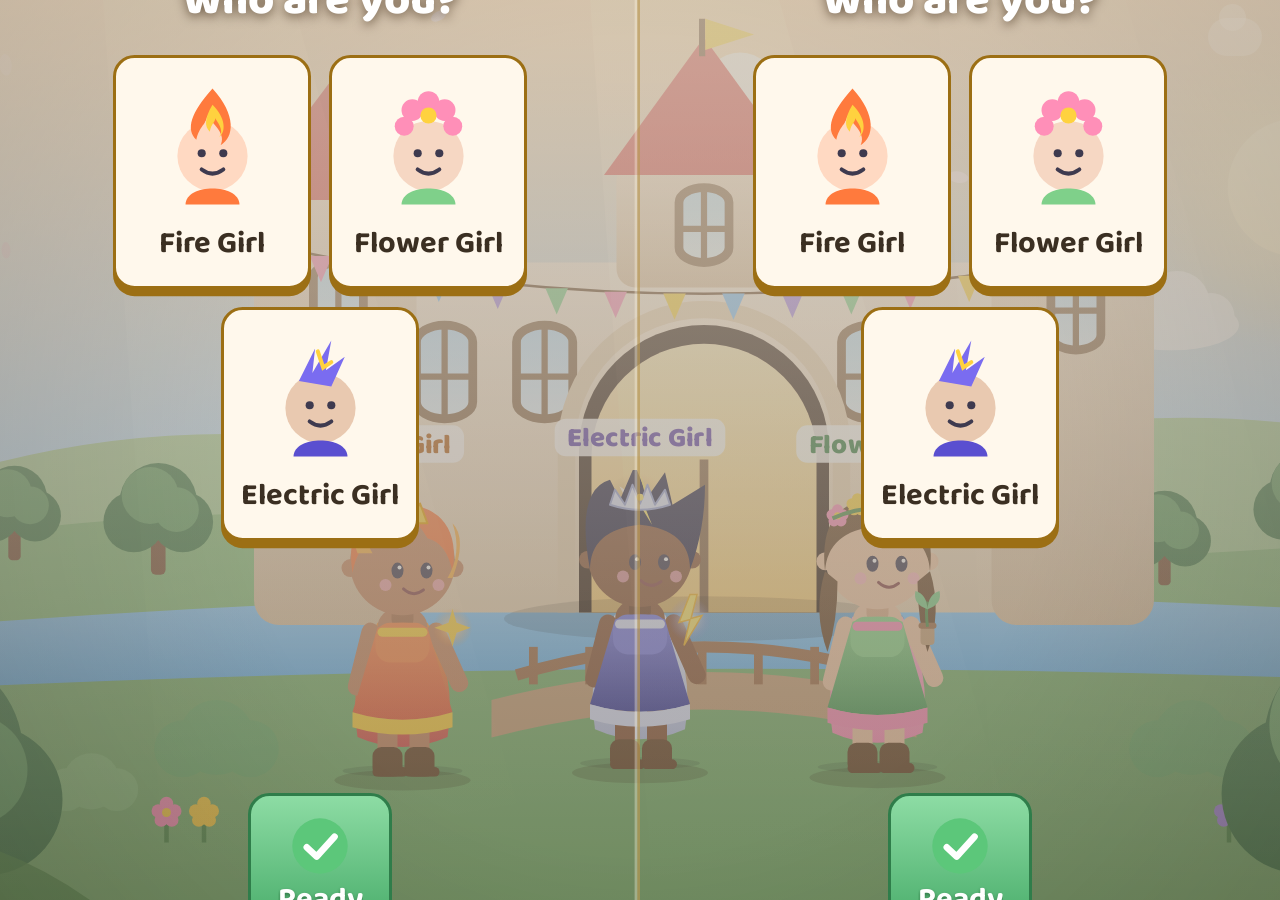
==== commit 8ede26fa: "Pick the lock and read the sign: chests and signposts ask for reading - A chest is a brass lock per " ====
--- a/index.html
+++ b/index.html
@@ -81,6 +81,7 @@
 <script src="data/lair.js"></script>
 <script src="data/shops.js"></script>
 <script src="data/crafting.js"></script>
+<script src="data/pictures.js"></script>
 <script src="data/icons.js"></script>
 <script src="data/story.js"></script>
 <script src="data/starter-words.js"></script>
--- a/styles-challenge.css
+++ b/styles-challenge.css
@@ -59,3 +59,39 @@
 #challenge.split .ch-helper { width: 9vmin; height: 9vmin; }
 .ch-big { font-family: var(--font-display); font-size: var(--t-display); font-weight: 800; letter-spacing: .04em; line-height: 1.05; margin: 1vmin 0 2vmin; }
 .ch-opt.grown { font-size: var(--t-button); background: linear-gradient(#8ddca4, var(--ok) 90%); border-color: var(--ok-deep); box-shadow: 0 var(--press) 0 var(--ok-deep); color: #fff; text-shadow: 0 .2vmin .4vmin rgba(0,40,10,.45); }
+
+/* ---------- Phase D: sound boxes, heart words, the sound tap, help ---------- */
+/* one box per sound: a team of letters (sh, ee) shares one wider box and one wider tile */
+.ch-slot.filled .put, .ch-slot .ghost { white-space: nowrap; }
+.ch-slot { width: auto; min-width: max(11vmin, 52px); padding: 0 1.4vmin; }
+#challenge.split .ch-slot { width: auto; min-width: max(9vmin, 52px); }
+.ch-tile.multi { width: auto; min-width: max(15vmin, 64px); padding: 0 1.8vmin; }
+/* magic e: a smaller, quieter box tied to its vowel by a gold arc underneath */
+.ch-slot.silent { width: max(8vmin, 44px); min-width: 0; height: max(9vmin, 44px); align-self: flex-end; opacity: .8; font-size: calc(var(--t-word) * .75); }
+.ch-slot.silent .put { color: var(--ink-soft); }
+.ch-slot.magic, .ch-slot.silent { border-bottom: .6vmin solid var(--electric); }
+.ch-tile.silent { color: var(--ink-soft); font-size: calc(var(--t-word) * .8); }
+/* a heart word's tricky part: a small heart on its box, learned by heart */
+.ch-slot.heart { border-color: #d9577e; background: #fff0f4; }
+.ch-slot .heart-mark { position: absolute; top: -1.6vmin; right: -1.4vmin; width: max(4vmin, 18px); height: max(4vmin, 18px); }
+.ch-slot .heart-mark svg { width: 100%; height: 100%; filter: drop-shadow(0 .2vmin .3vmin rgba(120,20,50,.35)); }
+/* the help ladder: the boxes flash their count, the next box and its tile pulse (rung 1); the next box peeks (rung 2) */
+.ch-slots.count .ch-slot { animation: count-flash .5s ease-in-out 2; }
+@keyframes count-flash { 50% { background: var(--gold-glow); border-color: var(--gold-deep); } }
+.ch-slot.next { border-color: var(--gold-deep); box-shadow: 0 0 0 .5vmin var(--gold-glow), inset 0 .5vmin 1vmin rgba(60,30,0,.12); }
+.ch-tile.pulse { animation: breathe 1.2s ease-in-out infinite; border-color: var(--gold); }
+/* a picture beside the prompt when a pattern needs help (only words that have one) */
+.ch-pic { width: 12vmin; height: 12vmin; flex: none; border-radius: 50%; padding: 1vmin; background: var(--paper-0); border: .4vmin solid var(--gold); }
+.ch-pic svg { width: 100%; height: 100%; }
+/* the shown pattern: another word's sounds as chips, then the word */
+.ch-model { display: flex; align-items: center; justify-content: center; gap: 1vmin; flex-wrap: wrap; margin: -1vmin 0 2vmin; padding: 1.2vmin 2vmin;
+  border-radius: var(--r); background: rgba(255,224,138,.35); border: .3vmin dashed var(--gold); font-family: var(--font-display); font-weight: 700; }
+.ch-model-say { font-family: var(--font); font-size: var(--t-small); color: var(--ink-soft); margin-right: 1vmin; }
+.ch-chip { min-width: 6vmin; padding: .4vmin 1.2vmin; border-radius: calc(var(--r) * .7); background: var(--paper-0); border: .3vmin solid var(--gold-deep); font-size: var(--t-button); text-align: center; }
+.ch-chip.silent { opacity: .6; } .ch-chip.heart { border-color: #d9577e; background: #fff0f4; }
+.ch-model-word { margin-left: 1.4vmin; font-size: var(--t-title); }
+/* the sound tap: three big letter tiles */
+.ch-options.sounds .ch-opt { min-width: 20vmin; font-size: calc(var(--t-word) * 1.2); }
+/* a card drawn inside another screen (battle, a chest lock): the host decides where; the card keeps its look */
+.ch-card.hosted { width: auto; max-width: 100%; animation: rise-in var(--dur-in) var(--ease-out); }
+#challenge.split .ch-slot.silent { min-width: 0; width: max(7vmin, 44px); }
--- a/styles-battle.css
+++ b/styles-battle.css
@@ -95,3 +95,29 @@
   #battle .cutout { width: 16vmin; height: 24vmin; }
   #battle .message { left: 50%; }
 }
+
+/* ---------- cast by the tile (Phase D): the word card on the battle screen itself, on her half ---------- */
+/* While a word card is up the move line steps aside; nothing dims, the trouble and the party stay in view. */
+#battle.casting .message { opacity: 0; pointer-events: none; }
+#battle .cast-host { position: absolute; bottom: 3vmin; left: 58%; transform: translateX(-50%); z-index: 6; display: flex; justify-content: center; }
+#battle .cast-host.seat-left { left: 36%; }
+#battle .cast-host.seat-right { left: 70%; }
+#battle .cast-host .ch-card { width: min(58vw, 820px); padding: 1.4vmin 2.4vmin 1.6vmin; animation: rise-in var(--dur-in) var(--ease-out); }
+#battle .cast-host .ch-card.wobble { animation: wobble var(--dur-wobble) ease-in-out; }
+#battle .cast-host .ch-top { margin-bottom: 1.2vmin; }
+#battle .cast-host .ch-helper { display: none; }
+#battle .cast-host .ch-hear { width: max(10vmin, var(--tap)); height: max(10vmin, var(--tap)); padding: 1.6vmin; }
+#battle .cast-host .ch-hint { min-height: 3vmin; margin-top: 1vmin; }
+#battle .cast-host.seat-left .ch-card { border-color: var(--L-dark); }
+#battle .cast-host.seat-right .ch-card { border-color: var(--R-dark); }
+@media (orientation: portrait) {
+  #battle .cast-host, #battle .cast-host.seat-left, #battle .cast-host.seat-right { left: 50%; }
+  #battle .cast-host .ch-card { width: 94vw; }
+}
+/* the word she read flies at the trouble and bursts */
+#battle .cast-fly { position: absolute; z-index: 7; transform: translate(-50%, -50%); pointer-events: none; padding: .6vmin 2.4vmin; border-radius: var(--r);
+  background: var(--paper-0); border: .4vmin solid var(--gold-deep); box-shadow: 0 0 2vmin var(--gold-glow), var(--shadow-float);
+  font-family: var(--font-display); font-weight: 800; font-size: var(--t-word); color: var(--ink);
+  transition: transform 440ms cubic-bezier(.5, 0, .7, 1), opacity 440ms; }
+#battle .cast-fly.go { transform: translate(calc(-50% + var(--dx)), calc(-50% + var(--dy))) scale(.45) rotate(-12deg); }
+#battle .cast-fly.burst { opacity: 0; transform: translate(calc(-50% + var(--dx)), calc(-50% + var(--dy))) scale(1.6); transition-duration: 300ms; }
--- a/styles-numbers.css
+++ b/styles-numbers.css
@@ -1,12 +1,40 @@
 /* Ember Bloom: Numbers class (Mr. Abacus). Builds on the challenge card styles in styles-challenge.css (tokens in styles.css). */
-.ch-card.math .m-row { display: flex; align-items: center; justify-content: center; gap: 1.4vmin; flex-wrap: wrap; margin: 1vmin 0 2.4vmin; }
-.m-coin { width: 11vmin; height: 11vmin; transition: transform .2s; }
-.m-coin svg { width: 100%; height: 100%; }
-.m-coin.counted { transform: translateY(-1.4vmin) scale(1.08); filter: drop-shadow(0 0 1vmin #ffd23f); }
-.m-coin.small { width: 6.5vmin; height: 6.5vmin; }
-.m-coin.tray { border-radius: 50%; box-shadow: 0 .6vmin 0 var(--gold-deep); }
+.ch-card.math .m-row { display: flex; align-items: center; justify-content: center; gap: 1.4vmin; flex-wrap: wrap; margin: .6vmin 0 1.6vmin; }
+/* Coins with a body: a stack as tall as its value (--n), one unit = --coin-unit (set per card). The face on top says the value. */
+.m-coin.stack { position: relative; display: inline-flex; flex-direction: column; align-items: center; justify-content: flex-end; min-width: max(8vmin, var(--tap)); min-height: var(--tap); transition: transform .2s; cursor: pointer; }
+.m-coin .m-stack { width: 7vmin; height: calc(var(--n) * var(--coin-unit, 3vmin)); margin-top: -1.2vmin; border-radius: 0 0 50% 50% / 0 0 1.4vmin 1.4vmin;
+  background: repeating-linear-gradient(to top, #b98300 0 .22vmin, #ffd23f .22vmin var(--coin-unit, 3vmin)); border: .3vmin solid #9c6f14; border-top: 0; box-shadow: inset -1vmin 0 1vmin rgba(120,70,0,.25); }
+.m-coin .m-face { position: relative; z-index: 1; width: 7vmin; height: 2.8vmin; border-radius: 50%; background: radial-gradient(ellipse at 40% 35%, #fff2b0, #ffd23f 60%, #e0a400); border: .3vmin solid #9c6f14;
+  display: flex; align-items: center; justify-content: center; font-family: var(--font-display); font-weight: 800; font-size: var(--t-small); color: #5a3a00; line-height: 1; }
+.m-coin.counted { transform: translateY(-1.4vmin) scale(1.06); filter: drop-shadow(0 0 1vmin #ffd23f); }
+.m-coin.small { min-width: 6vmin; } .m-coin.small .m-stack, .m-coin.small .m-face { width: 5.4vmin; }
+.m-coin.tray { padding: .6vmin; border-radius: var(--r); background: var(--paper-0); border: .4vmin solid var(--gold-deep); box-shadow: 0 .6vmin 0 var(--gold-deep); min-height: max(9vmin, var(--tap)); }
 .m-coin.tray:active { transform: translateY(.4vmin); box-shadow: 0 .2vmin 0 var(--gold-deep); }
+.m-coin.tray .m-stack { --coin-unit: 1.4vmin; }            /* the tray shows each coin small, so the tray stays one row */
+.m-coin.price .m-stack { background: repeating-linear-gradient(to top, #b9603a 0 .22vmin, #ffb08a .22vmin var(--coin-unit, 3vmin)); border-color: #9c4a24; }
+.m-coin.price .m-face { background: radial-gradient(ellipse at 40% 35%, #ffe0cc, #ffb08a 60%, #e08050); border-color: #9c4a24; color: #5a2400; }
 .m-coin.glow { filter: drop-shadow(0 0 1.6vmin #ffd23f); animation: breathe 1s infinite; }
+.m-row.stacks { align-items: flex-end; }
+
+/* Make change: what she paid beside the price with her change on top. Same height = right. */
+.m-compare { position: relative; display: flex; align-items: flex-end; gap: 3vmin; padding: 0 1.4vmin; height: calc(var(--room, 15) * var(--coin-unit, 2vmin) + 2vmin); min-height: 12vmin; }
+.m-col { display: flex; flex-direction: column; align-items: center; justify-content: flex-end; }
+.m-col.cost { position: relative; min-width: max(10vmin, var(--tap)); min-height: var(--tap); cursor: pointer; }
+.m-col .m-given .m-coin { pointer-events: none; }
+.m-col .m-given { display: flex; flex-direction: column-reverse; align-items: center; min-height: 0; gap: 0; }
+.m-col .m-given .m-coin { min-height: 0; } .m-col .m-given .m-coin .m-face { display: none; } .m-col .m-given .m-coin .m-stack { margin-top: 0; border-radius: 0; border-top: .3vmin solid #9c6f14; }
+.m-col.cost .m-coin.price .m-face { display: none; } .m-col.cost .m-coin.price .m-stack { margin-top: 0; }
+.m-col.paid .m-coin .m-face { display: none; } .m-col.paid .m-coin .m-stack { margin-top: 0; }
+.m-line { position: absolute; left: 0; right: 0; bottom: calc(var(--paid) * var(--coin-unit)); border-top: .4vmin dashed var(--gold-deep); pointer-events: none; }
+.m-diff { position: absolute; left: -.6vmin; right: -.6vmin; border-radius: .8vmin; pointer-events: none; opacity: 0; transition: opacity var(--dur-in), height var(--dur-fill), bottom var(--dur-fill); background: repeating-linear-gradient(45deg, rgba(232,129,42,.35) 0 1vmin, rgba(232,129,42,.12) 1vmin 2vmin); outline: .3vmin dashed var(--hint); }
+.ch-card.compare .m-diff { opacity: 1; } .m-diff.none { opacity: 0 !important; }
+.m-labels { display: flex; flex-direction: column; gap: .6vmin; padding-bottom: 1vmin; white-space: nowrap; font-family: var(--font-display); font-weight: 700; font-size: var(--t-body); }
+.m-labels b { font-size: var(--t-title); }
+.m-change { border-radius: var(--r); padding: .4vmin; }
+.m-change.right .m-stack { box-shadow: 0 0 2vmin var(--ok); }
+.m-row.order { align-items: flex-end; gap: 3vmin; }
+.m-order { display: flex; flex-direction: column; align-items: center; gap: 1vmin; }
+.m-item.small { width: 11vmin; height: 11vmin; } .m-item.small svg { width: 100%; height: 100%; }
 .m-coin.count, .m-pic.count, .m-num.count { animation: countpop .5s; }
 @keyframes countpop { 40% { transform: scale(1.25); filter: drop-shadow(0 0 1vmin #ffd23f); } }
 .ch-opt.num { min-width: 16vmin; font-size: var(--t-word); }
@@ -15,14 +43,9 @@
 /* Give back is an "I am done" control: the confirm look of the one button family */
 .ch-opt.give { font-size: var(--t-button); background: linear-gradient(#8ddca4, var(--ok) 90%); border-color: var(--ok-deep); box-shadow: 0 var(--press) 0 var(--ok-deep); color: #fff; text-shadow: 0 .2vmin .4vmin rgba(0,40,10,.45); }
 .ch-opt.give:active { box-shadow: 0 .2vmin 0 var(--ok-deep); }
-.m-row.shop { gap: 3vmin; }
-.m-item { position: relative; width: 16vmin; height: 16vmin; } .m-item > svg { width: 100%; height: 100%; }
-.m-price { position: absolute; right: -2vmin; bottom: -2vmin; width: 7vmin; height: 7vmin; }
-.m-paid { width: 12vmin; height: 12vmin; } .m-paid svg { width: 100%; height: 100%; }
-.m-change { min-width: 24vmin; min-height: 12vmin; padding: 1vmin 1.6vmin; border-radius: var(--r); background: rgba(255,248,236,.7); border: .4vmin solid rgba(156,111,20,.4); box-shadow: inset 0 .5vmin 1vmin rgba(60,30,0,.16); }
-.m-change.right { background: var(--ok-soft); border-color: var(--ok-deep); box-shadow: none; }
+.m-row.shop { gap: 3vmin; flex-wrap: nowrap; align-items: flex-end; }
+.m-item { position: relative; width: 13vmin; height: 13vmin; flex: none; } .m-item > svg { width: 100%; height: 100%; }
 .m-change-label { font-family: var(--font-display); font-weight: 700; font-size: var(--t-body); }
-.m-given { display: flex; gap: .6vmin; flex-wrap: wrap; min-height: 7vmin; }
 .m-row.tray { gap: 2vmin; }
 .m-num { min-width: 11vmin; height: 11vmin; padding: 0 1vmin; border-radius: var(--r); background: var(--paper-0); border: .4vmin solid var(--gold-deep); font-family: var(--font-display); font-size: var(--t-word); font-weight: 700; display: flex; align-items: center; justify-content: center; }
 .m-num.blank { background: rgba(255,248,236,.7); border-color: rgba(156,111,20,.4); box-shadow: inset 0 .5vmin 1vmin rgba(60,30,0,.16); color: var(--ink-soft); }
--- a/styles-verbs.css
+++ b/styles-verbs.css
@@ -1,3 +1,77 @@
 /* =====================================================================
    EMBER BLOOM: pick the lock, read the sign, brew the potion. Tokens, the type scale and the button family live in styles.css.
    ===================================================================== */
+/* One panel for the world verbs, above the world, the menus and the battle, below the full-screen word cards:
+   #verbs 35 (see the overlay order in styles.css). */
+#verbs { position: fixed; inset: 0; z-index: 35; display: none; align-items: center; justify-content: center; flex-direction: column; gap: 2vmin; background: var(--dim); }
+#verbs.show { display: flex; }
+
+/* ---------- pick the lock: a brass lock per girl; the build card's letter boxes are its tumblers ---------- */
+#verbs .locks { display: flex; gap: 3vmin; align-items: flex-end; justify-content: center; width: 100%; padding: 0 2vmin; }
+#verbs .lock { position: relative; display: flex; flex-direction: column; align-items: center; animation: rise-in var(--dur-in) var(--ease-out); }
+#verbs .lock .shackle { width: 26vmin; height: 16vmin; margin-bottom: -2vmin; border: 3vmin solid #b8862a; border-bottom: 0; border-radius: 14vmin 14vmin 0 0;
+  box-shadow: inset 0 .6vmin 0 rgba(255,240,190,.5); transition: transform 300ms var(--ease-out); transform-origin: 10% 100%; }
+#verbs .lock.open .shackle { transform: translateY(-4vmin) rotate(-18deg); }
+#verbs .lock .lock-body { position: relative; padding: 3vmin 2.4vmin 2.4vmin; border-radius: calc(var(--r) * 2); background: linear-gradient(#e8c25a, #b8862a 70%, #8c5f14);
+  border: .5vmin solid #6a4610; box-shadow: var(--shadow-float), inset 0 .8vmin 0 rgba(255,245,200,.45); }
+#verbs .lock .keyhole { position: absolute; left: 50%; top: .8vmin; width: 2.4vmin; height: 3.4vmin; transform: translateX(-50%); border-radius: 1.2vmin 1.2vmin .4vmin .4vmin; background: #3b2508; }
+#verbs .lock .ch-card { width: min(44vw, 640px); margin-top: 1.6vmin; padding: 1.4vmin 2vmin 1.6vmin; }
+#verbs .locks.n1 .lock .ch-card { width: min(80vw, 820px); }
+#verbs .lock .ch-helper { display: none; }
+#verbs .lock .ch-slot { background: linear-gradient(#5a4020, #3b2508); border: .5vmin solid #e8c25a; color: #ffe9a6; box-shadow: inset 0 .8vmin 1vmin rgba(0,0,0,.45); transition: transform 200ms var(--ease-out); }
+#verbs .lock .ch-slot.filled { background: linear-gradient(#ffe9a6, #e8c25a); color: #3b2508; transform: translateY(-.6vmin); }
+#verbs .lock.open .lock-body { box-shadow: 0 0 4vmin var(--gold-glow), var(--shadow-float); }
+
+/* ---------- read the sign ---------- */
+#verbs .signpost { display: flex; flex-direction: column; align-items: center; animation: rise-in var(--dur-in) var(--ease-out); }
+#verbs .signpost .board { display: flex; align-items: center; gap: 3vmin; padding: 3vmin 6vmin; border-radius: var(--r); background: linear-gradient(#c98b4a, #a9783f); border: .6vmin solid #6a4a2a;
+  box-shadow: var(--shadow-float), inset 0 .6vmin 0 rgba(255,230,190,.35); }
+#verbs .signpost .sign-word { font-family: var(--font-display); font-weight: 800; font-size: var(--t-display); line-height: 1; color: #fff8ec; text-shadow: 0 .4vmin 0 #6a4a2a; }
+#verbs .signpost .sign-pic { width: 14vmin; height: 14vmin; background: var(--paper-0); border-radius: 50%; padding: 1.4vmin; }
+#verbs .signpost .post { width: 3vmin; height: 10vmin; background: #8a5a2e; border: .4vmin solid #6a4a2a; border-top: 0; }
+#verbs .sign-say { font-family: var(--font-display); font-weight: 700; font-size: var(--t-button); color: #fff; text-shadow: 0 .3vmin 1vmin rgba(40,20,0,.6); }
+#verbs .bubbles { display: flex; gap: 3vmin; }
+#verbs .bubble-pic { width: max(20vmin, 88px); height: max(20vmin, 88px); padding: 2.4vmin; border-radius: 50%; background: var(--paper-0); border: .5vmin solid var(--gold-deep);
+  box-shadow: 0 var(--press) 0 var(--gold-deep), var(--shadow-float); cursor: pointer; transition: transform 80ms, opacity var(--dur-in); }
+#verbs .bubble-pic:active { transform: translateY(.6vmin); }
+#verbs .bubble-pic.out { opacity: .35; }
+#verbs .bubble-pic.right { border-color: var(--ok-deep); box-shadow: 0 0 0 .8vmin var(--ok), 0 0 4vmin var(--gold-glow); animation: pop-right var(--dur-pop) ease-out; }
+#verbs .bubble-pic.glow { box-shadow: 0 0 0 .8vmin var(--gold-glow), 0 0 4vmin var(--light); animation: breathe 1s ease-in-out infinite; }
+#verbs .bubble-pic.hop { animation: hop .5s; }
+#verbs .ch-hint { min-height: 4vmin; font-family: var(--font-display); font-weight: 700; font-size: var(--t-body); color: #ffe9a6; text-shadow: 0 .2vmin .6vmin rgba(40,20,0,.6); }
+#verbs .ch-hint .icon { display: inline-block; width: 1.2em; height: 1.2em; vertical-align: -.2em; margin-right: .3em; }
+
+/* ---------- brew the potion: a recipe of pictures, a shelf of labelled jars, the cauldron ---------- */
+#verbs .brew-frame { position: relative; width: min(94vw, 1300px); padding: 3vmin 4vmin 3vmin; background: var(--parchment); border: .5vmin solid var(--gold-deep); border-radius: var(--r); box-shadow: var(--frame-shadow); animation: rise-in var(--dur-in) var(--ease-out); }
+#verbs .brew-title { font-family: var(--font-display); font-weight: 800; font-size: var(--t-title); color: var(--gold-deep); padding-right: 12vmin; }
+#verbs .recipe-line { display: flex; align-items: center; gap: 1.6vmin; margin: 1.6vmin 0 2.4vmin; }
+#verbs .recipe-line .plus { font-family: var(--font-display); font-weight: 800; font-size: var(--t-title); color: var(--ink-soft); }
+#verbs .ing { width: 14vmin; height: 14vmin; padding: 1.4vmin; border-radius: var(--r); background: var(--paper-0); border: .4vmin dashed var(--gold); display: flex; align-items: center; justify-content: center; transition: transform var(--dur-in); }
+#verbs .ing.word span { font-family: var(--font-display); font-weight: 800; font-size: var(--t-button); }
+#verbs .ing.now { border-style: solid; border-color: var(--gold-deep); box-shadow: 0 0 0 .6vmin var(--gold-glow); transform: scale(1.08); }
+#verbs .ing.done { opacity: .45; border-style: solid; border-color: var(--ok); }
+#verbs .brew-row { display: flex; align-items: flex-end; gap: 3vmin; }
+#verbs .shelf { flex: 1; display: flex; flex-wrap: wrap; gap: 1.6vmin; padding: 1.6vmin; border-bottom: 1.4vmin solid #a9783f; border-radius: var(--r) var(--r) 0 0; background: rgba(169,120,63,.12); }
+#verbs .jar { display: flex; flex-direction: column; align-items: center; width: max(16vmin, 72px); cursor: pointer; transition: transform 200ms var(--ease-out), opacity 200ms; }
+#verbs .jar .glass { width: 10vmin; height: 12vmin; border-radius: 2vmin 2vmin 3vmin 3vmin; background: linear-gradient(rgba(200,230,255,.5), rgba(160,210,240,.75)); border: .4vmin solid #6a8aa0; position: relative; }
+#verbs .jar .glass::before { content: ''; position: absolute; left: 20%; right: 20%; top: -2vmin; height: 2vmin; background: #a9783f; border: .3vmin solid #6a4a2a; border-radius: .6vmin; }
+#verbs .jar .label { margin-top: -6vmin; min-width: 12vmin; padding: .4vmin 1vmin; text-align: center; background: var(--paper-0); border: .3vmin solid var(--gold-deep); border-radius: .8vmin;
+  font-family: var(--font-display); font-weight: 800; font-size: var(--t-button); position: relative; }
+#verbs .jar.in { opacity: 0; transform: translate(10vmin, -6vmin) scale(.4) rotate(40deg); pointer-events: none; }
+#verbs .jar.hop { animation: hop .5s; }
+#verbs .jar.glow .label { box-shadow: 0 0 0 .6vmin var(--gold-glow), 0 0 3vmin var(--light); }
+#verbs .cauldron { --brew: #8f6cf0; position: relative; width: 26vmin; height: 22vmin; flex: none; }
+#verbs .cauldron .pot { position: absolute; inset: 4vmin 0 0; border-radius: 4vmin 4vmin 13vmin 13vmin; background: radial-gradient(circle at 35% 30%, #5a5048, #2a241e 70%); border: .5vmin solid #1a1410; }
+#verbs .cauldron .liquid { position: absolute; left: 6%; right: 6%; top: 2.4vmin; height: 5vmin; z-index: 1; border-radius: 50%; background: #6a8aa0; border: .4vmin solid #1a1410; transition: background var(--dur-fill); }
+#verbs .cauldron.step-1 .liquid { background: color-mix(in srgb, var(--brew) 45%, #6a8aa0); }
+#verbs .cauldron.step-2 .liquid { background: color-mix(in srgb, var(--brew) 75%, #6a8aa0); }
+#verbs .cauldron.step-3 .liquid { background: var(--brew); box-shadow: 0 0 3vmin var(--brew); }
+#verbs .cauldron.pop .liquid { animation: pop-right var(--dur-pop) ease-out; }
+#verbs .cauldron.fizz .liquid { animation: fizz .5s; }
+@keyframes fizz { 25% { transform: translateY(-1vmin) scale(1.05, .9); } 60% { transform: translateY(.4vmin) scale(.95, 1.05); } }
+#verbs .brew-frame .ch-hint { color: var(--hint); text-shadow: none; margin-top: 1.4vmin; }
+@media (orientation: portrait) {
+  #verbs .locks { flex-direction: column; align-items: center; }
+  #verbs .lock .ch-card, #verbs .locks.n1 .lock .ch-card { width: 90vw; }
+  #verbs .brew-row { flex-direction: column; align-items: center; }
+}
--- a/styles-till.css
+++ b/styles-till.css
@@ -1,3 +1,45 @@
 /* =====================================================================
    EMBER BLOOM: the girls' till and coin stacks. Tokens, the type scale and the button family live in styles.css.
    ===================================================================== */
+/* The till: a counter with today's customer (round portrait, what they say, what they want), then the queue,
+   the served dots and the one button to open the till. The math cards rise over it like everywhere else. */
+.till { display: flex; flex-direction: column; gap: 2.4vmin; height: 100%; }
+.till-counter { flex: 1; display: flex; align-items: center; justify-content: center; gap: 4vmin; padding: 2vmin; border-radius: var(--r);
+  background: linear-gradient(transparent 70%, rgba(169,120,63,.25) 70%, rgba(169,120,63,.35)); }
+.till-customer { display: flex; align-items: center; gap: 2vmin; max-width: 60%; }
+.till-face { width: 20vmin; height: 20vmin; flex: none; border-radius: 50%; overflow: hidden; background: radial-gradient(#fffaf0, var(--paper-2)); border: .6vmin solid var(--gold-deep); box-shadow: var(--shadow-float); }
+.till-face:empty { background: radial-gradient(#fffaf0, var(--paper-1)); border-style: dashed; box-shadow: none; }
+.till-face svg, .till-face img { width: 100%; height: 100%; object-fit: cover; object-position: top; }
+.till-say { padding: 1.6vmin 2.4vmin; font-size: var(--t-body); line-height: 1.4; }
+.till-order { display: flex; align-items: flex-end; gap: 2vmin; min-height: 14vmin; }
+.till-thing { width: 13vmin; height: 13vmin; animation: rise-in var(--dur-in) var(--ease-out); } .till-thing svg { width: 100%; height: 100%; }
+.till-paid { display: flex; align-items: flex-end; }
+.till-foot { display: flex; align-items: center; gap: 3vmin; flex-wrap: wrap; }
+.till-queue { display: flex; gap: 1vmin; flex: 1; min-height: 9vmin; }
+.till-wait { width: 9vmin; height: 9vmin; border-radius: 50%; overflow: hidden; opacity: .55; border: .4vmin solid var(--gold); background: var(--paper-1); }
+.till-wait svg, .till-wait img { width: 100%; height: 100%; object-fit: cover; object-position: top; }
+.till-served { display: flex; flex-direction: column; align-items: center; gap: .6vmin; font-size: var(--t-small); color: var(--ink-soft); }
+.till-dots { display: flex; gap: 1vmin; }
+.till-dot { width: 3.4vmin; height: 3.4vmin; border-radius: 50%; border: .4vmin solid var(--gold-deep); background: var(--paper-0); }
+.till-dot.done { background: radial-gradient(circle at 35% 30%, #fff2b0, var(--gold) 70%); box-shadow: 0 0 1vmin var(--gold-glow); }
+.till.closed .till-counter { opacity: .85; }
+@media (orientation: portrait) { .till-counter { flex-direction: column; } .till-customer { max-width: 100%; } }
+
+/* ---------- the grown-up page's reading report (js/parent.js progressHtml): plain and readable for a grown-up ---------- */
+#parent .report h4 { margin: .8em 0 .4em; font-family: var(--font-display); font-size: 19px; }
+#parent .report h5 { margin: .9em 0 .3em; font-family: var(--font-display); font-size: 16px; color: var(--ink-soft); }
+#parent .by-pattern { width: 100%; border-collapse: collapse; font-size: 15px; }
+#parent .by-pattern th, #parent .by-pattern td { text-align: left; vertical-align: top; padding: .35em .5em; border-bottom: 1px solid var(--paper-2); }
+#parent .by-pattern thead th { font-size: 13px; color: var(--ink-soft); font-weight: 700; }
+#parent .by-pattern tbody th { font-weight: 700; white-space: nowrap; }
+#parent .by-pattern .w { display: inline-block; margin: 0 .2em .2em 0; padding: 0 .45em; border-radius: 8px; background: var(--paper-1); }
+#parent .by-pattern td.confident .w { background: var(--ok-soft); }
+#parent .by-pattern td.tricky .w { background: #fde6d3; }
+#parent .trickiest { margin: .6em 0; font-size: 15px; }
+#parent .week-row { display: flex; align-items: center; gap: .6em; font-size: 14px; margin: .25em 0; }
+#parent .week-row .wk { min-width: 8.5em; }
+#parent .week-row .bar { flex: 1; max-width: 220px; height: 10px; border-radius: 5px; background: var(--paper-2); overflow: hidden; }
+#parent .week-row .bar .in { display: block; height: 100%; background: var(--gold); border-radius: 5px; }
+#parent .minutes p { margin: .2em 0; font-size: 15px; }
+#parent .tip { margin-top: .8em; padding: .6em .8em; border-radius: 12px; background: var(--paper-1); border-left: 4px solid var(--gold); }
+#parent .tip p { margin: .2em 0 0; font-size: 15px; }
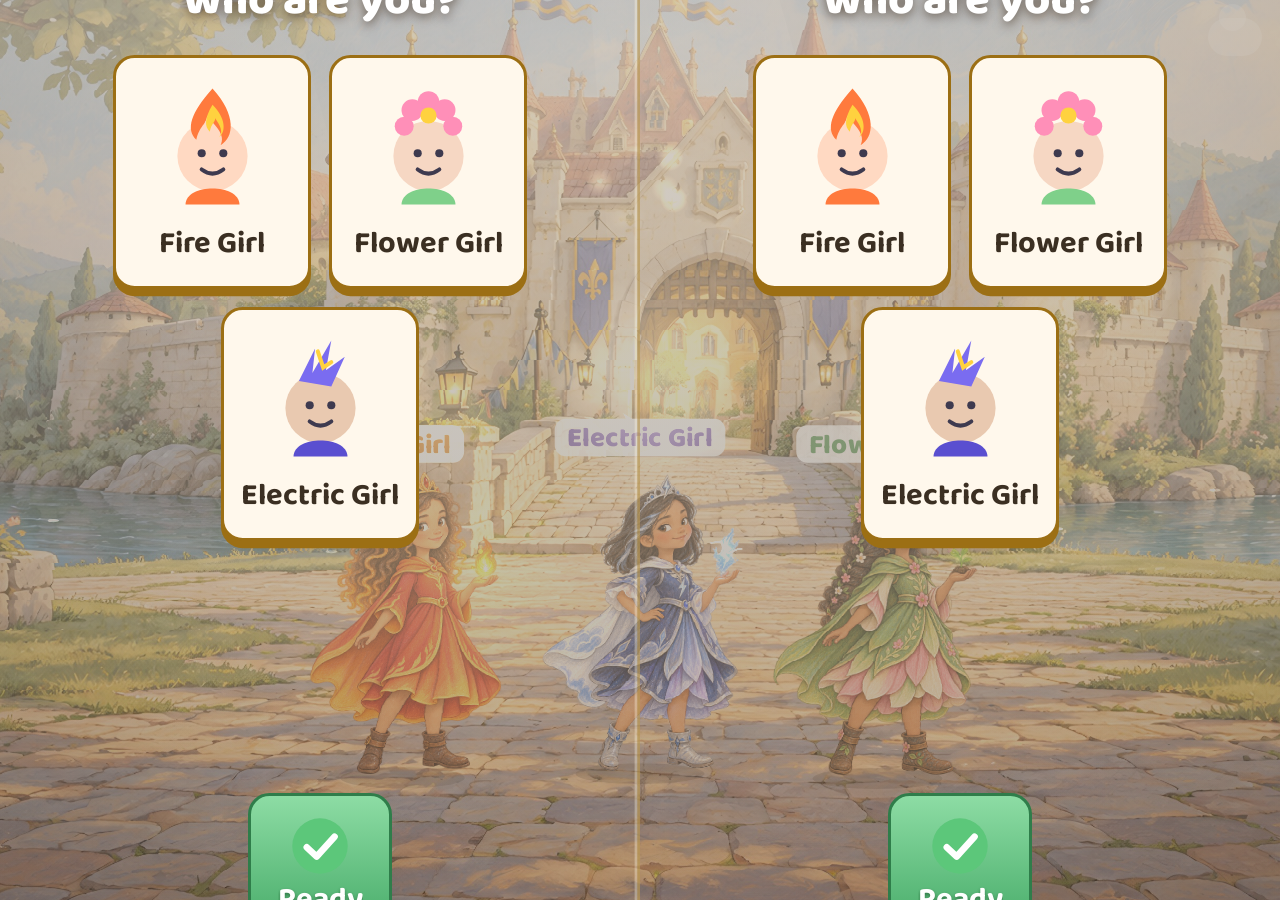
==== commit b55d9783: "Living paintings: every room and map moves - Rooms are drawn in depth bands: the floor moves with th" ====
--- a/index.html
+++ b/index.html
@@ -74,6 +74,7 @@
 <script src="data/adventures.js"></script>
 <script src="data/scenes.js"></script>
 <script src="data/maps.js"></script>
+<script src="data/living.js"></script>
 <script src="data/school.js"></script>
 <script src="data/friends.js"></script>
 <script src="data/myths.js"></script>
@@ -96,6 +97,7 @@
 <script src="js/speech.js"></script>
 <script src="js/scene.js"></script>
 <script src="js/hero.js"></script>
+<script src="js/living.js"></script>
 <script src="js/input.js"></script>
 <script src="js/words.js"></script>
 <script src="js/ui.js"></script>
